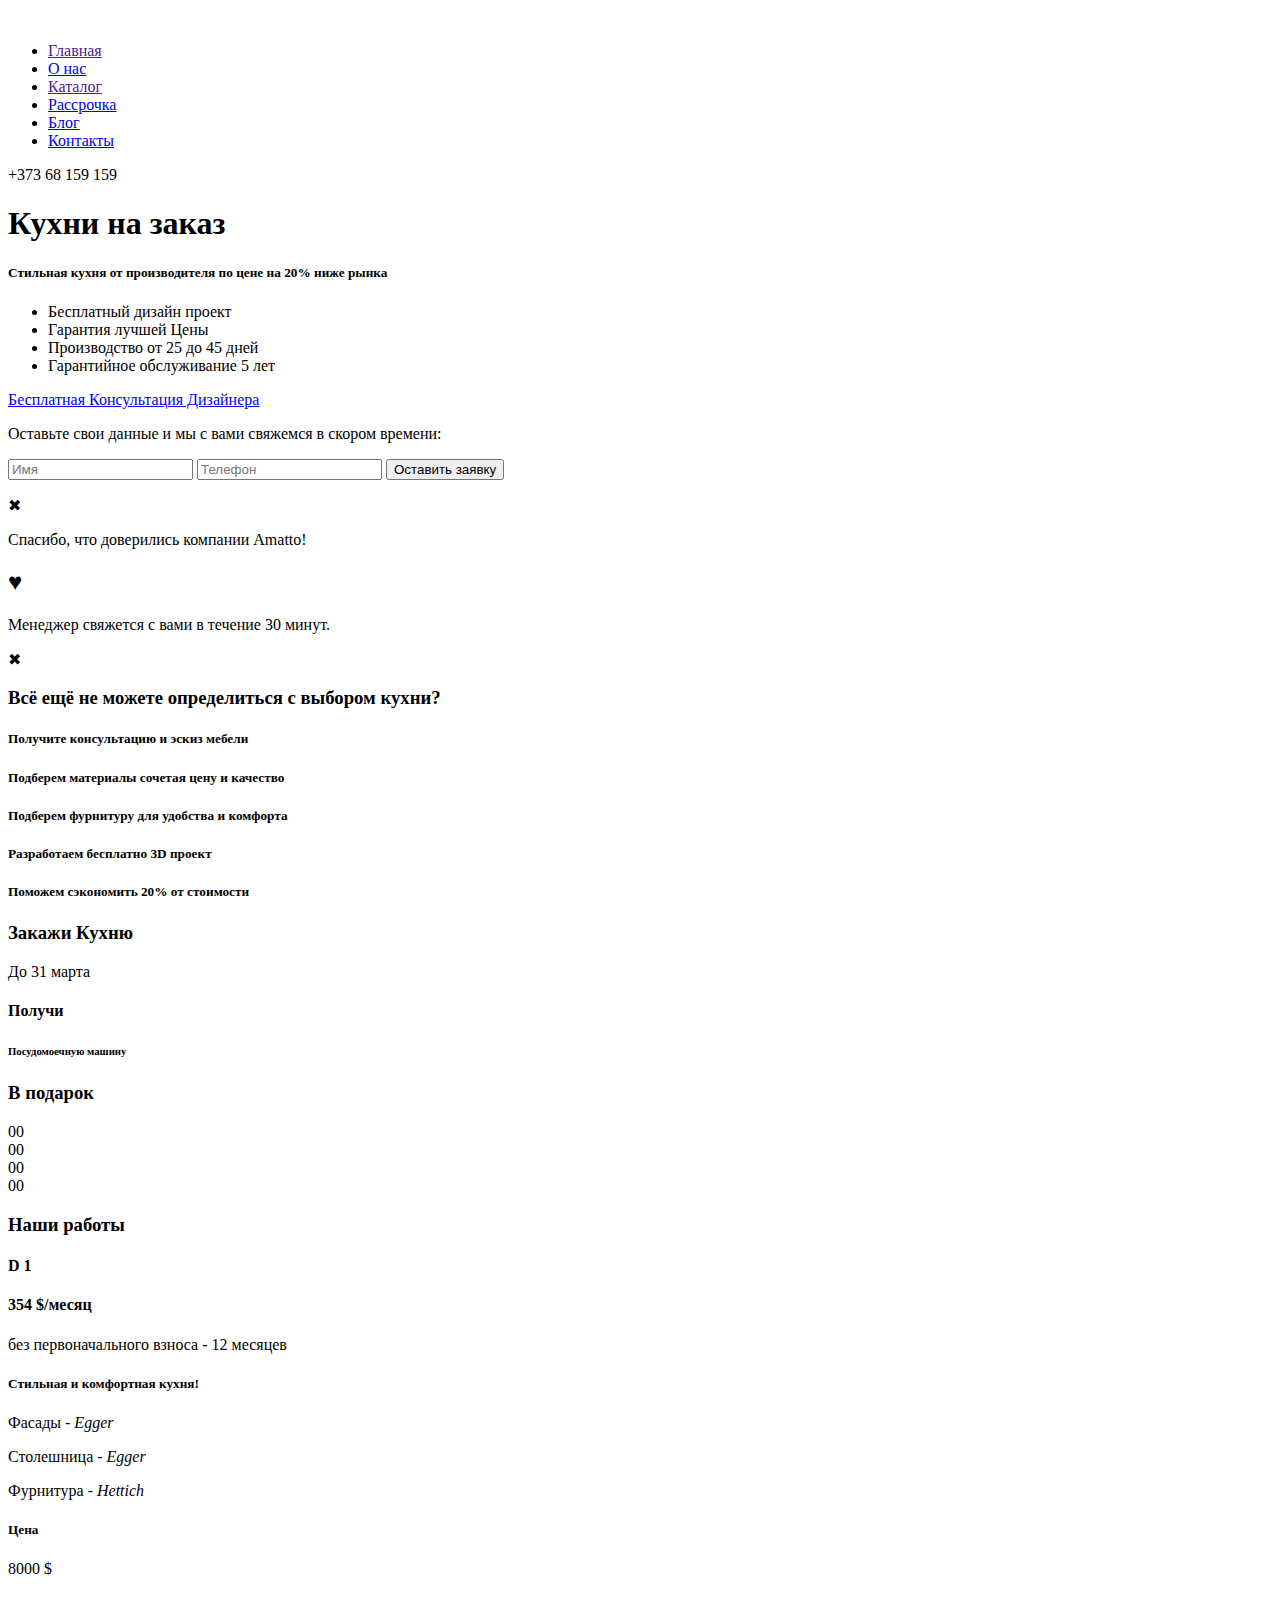
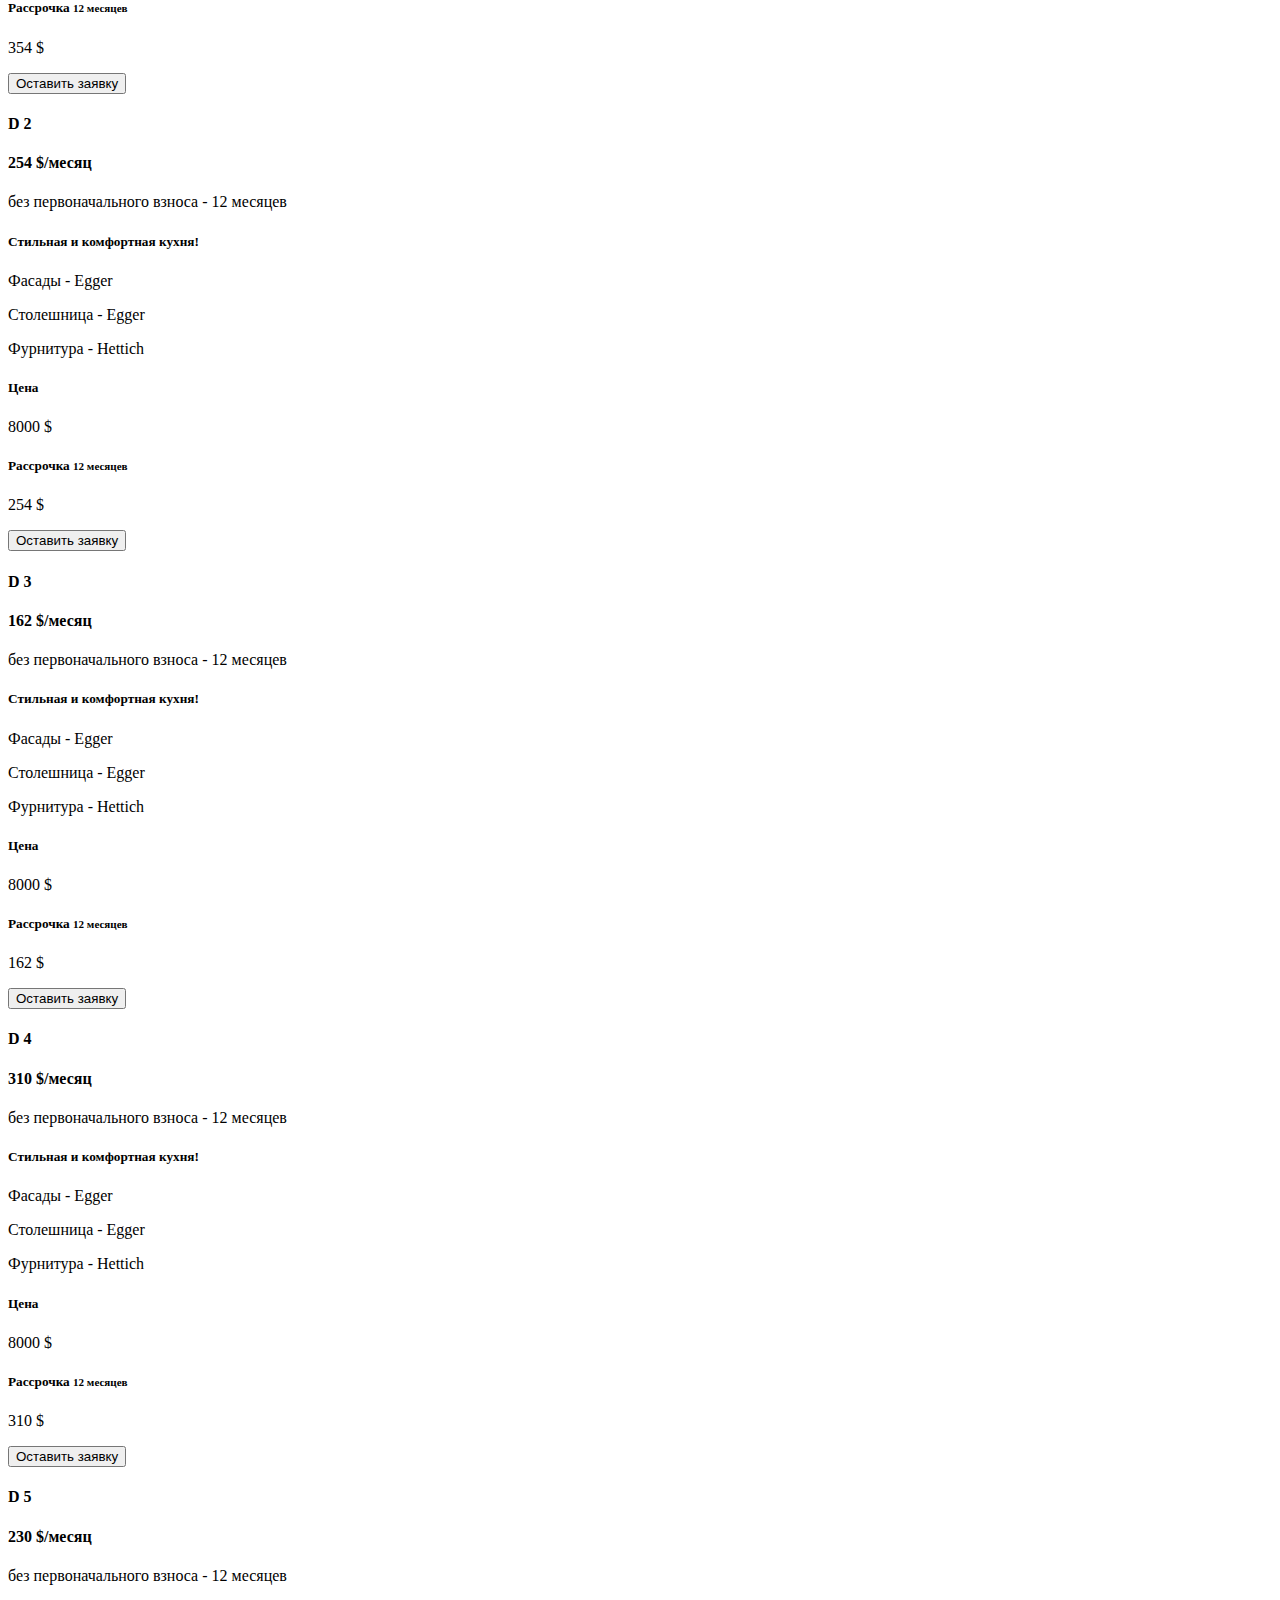
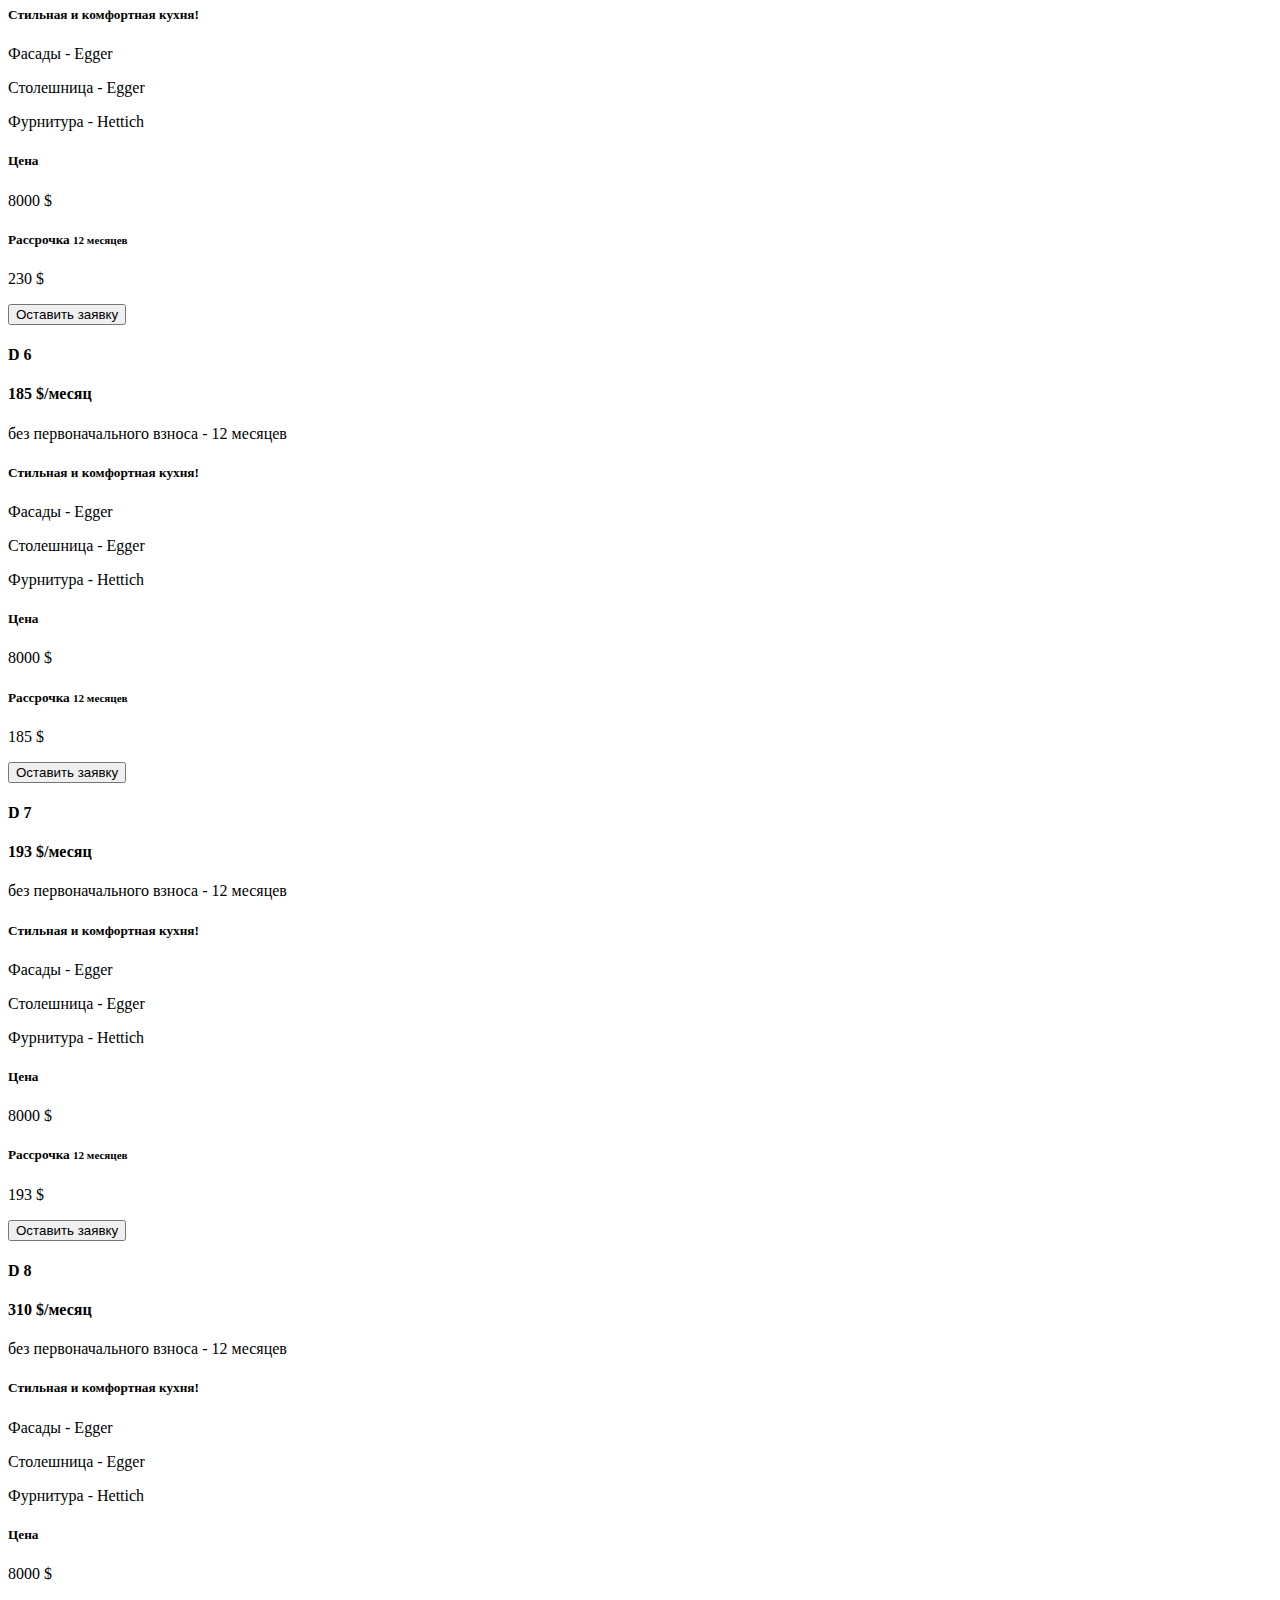
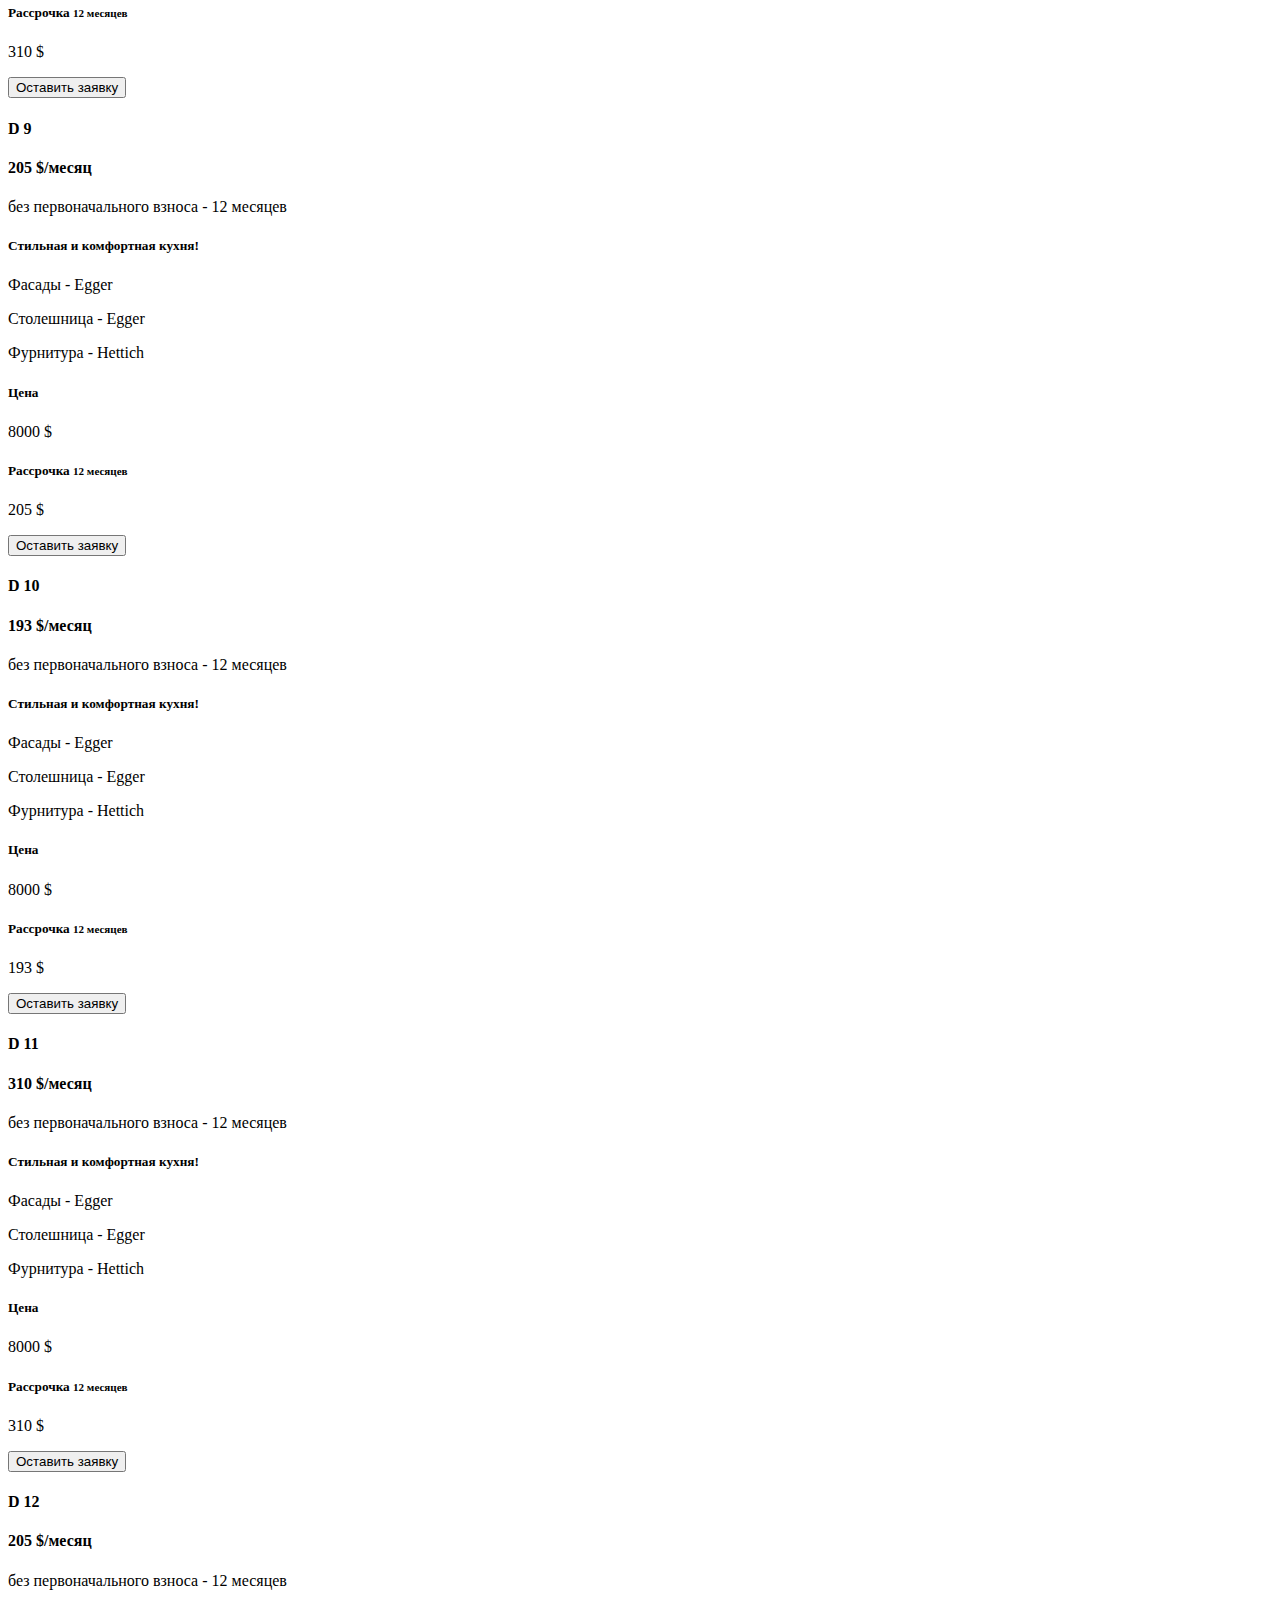
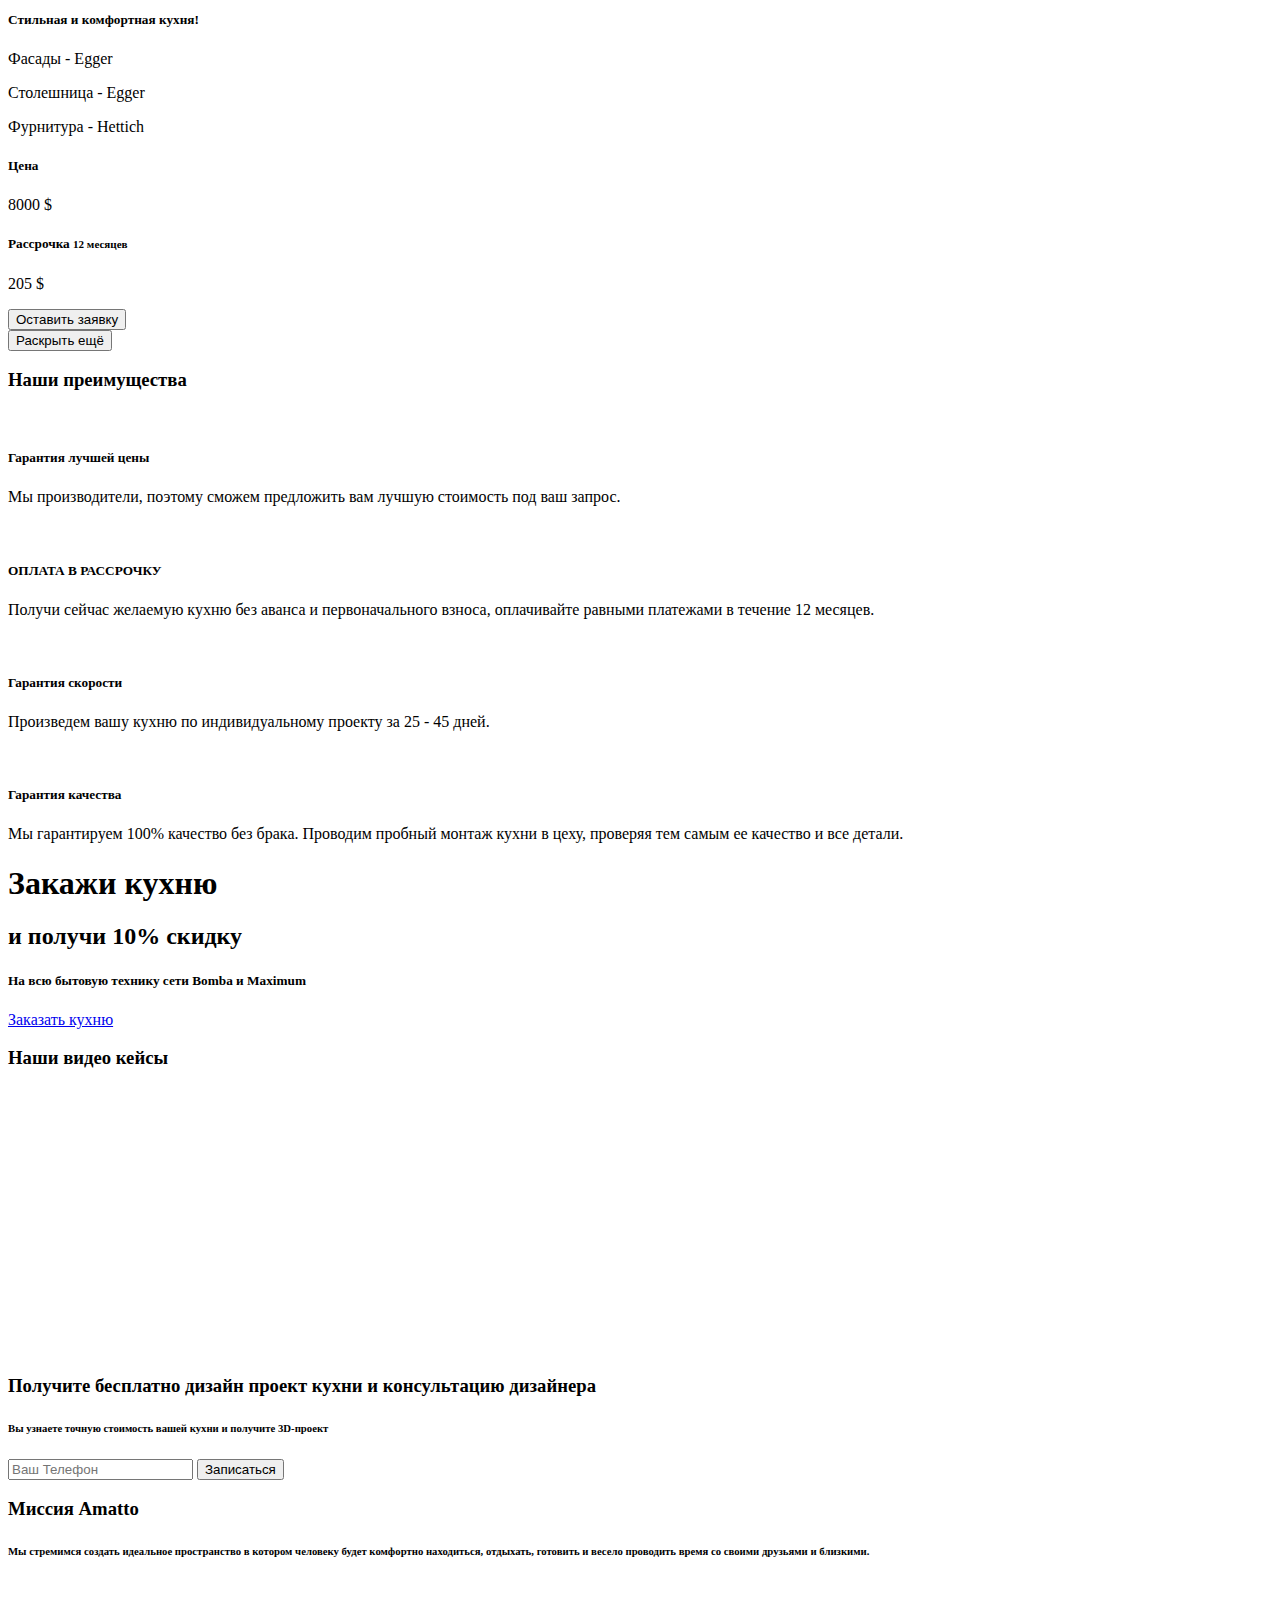
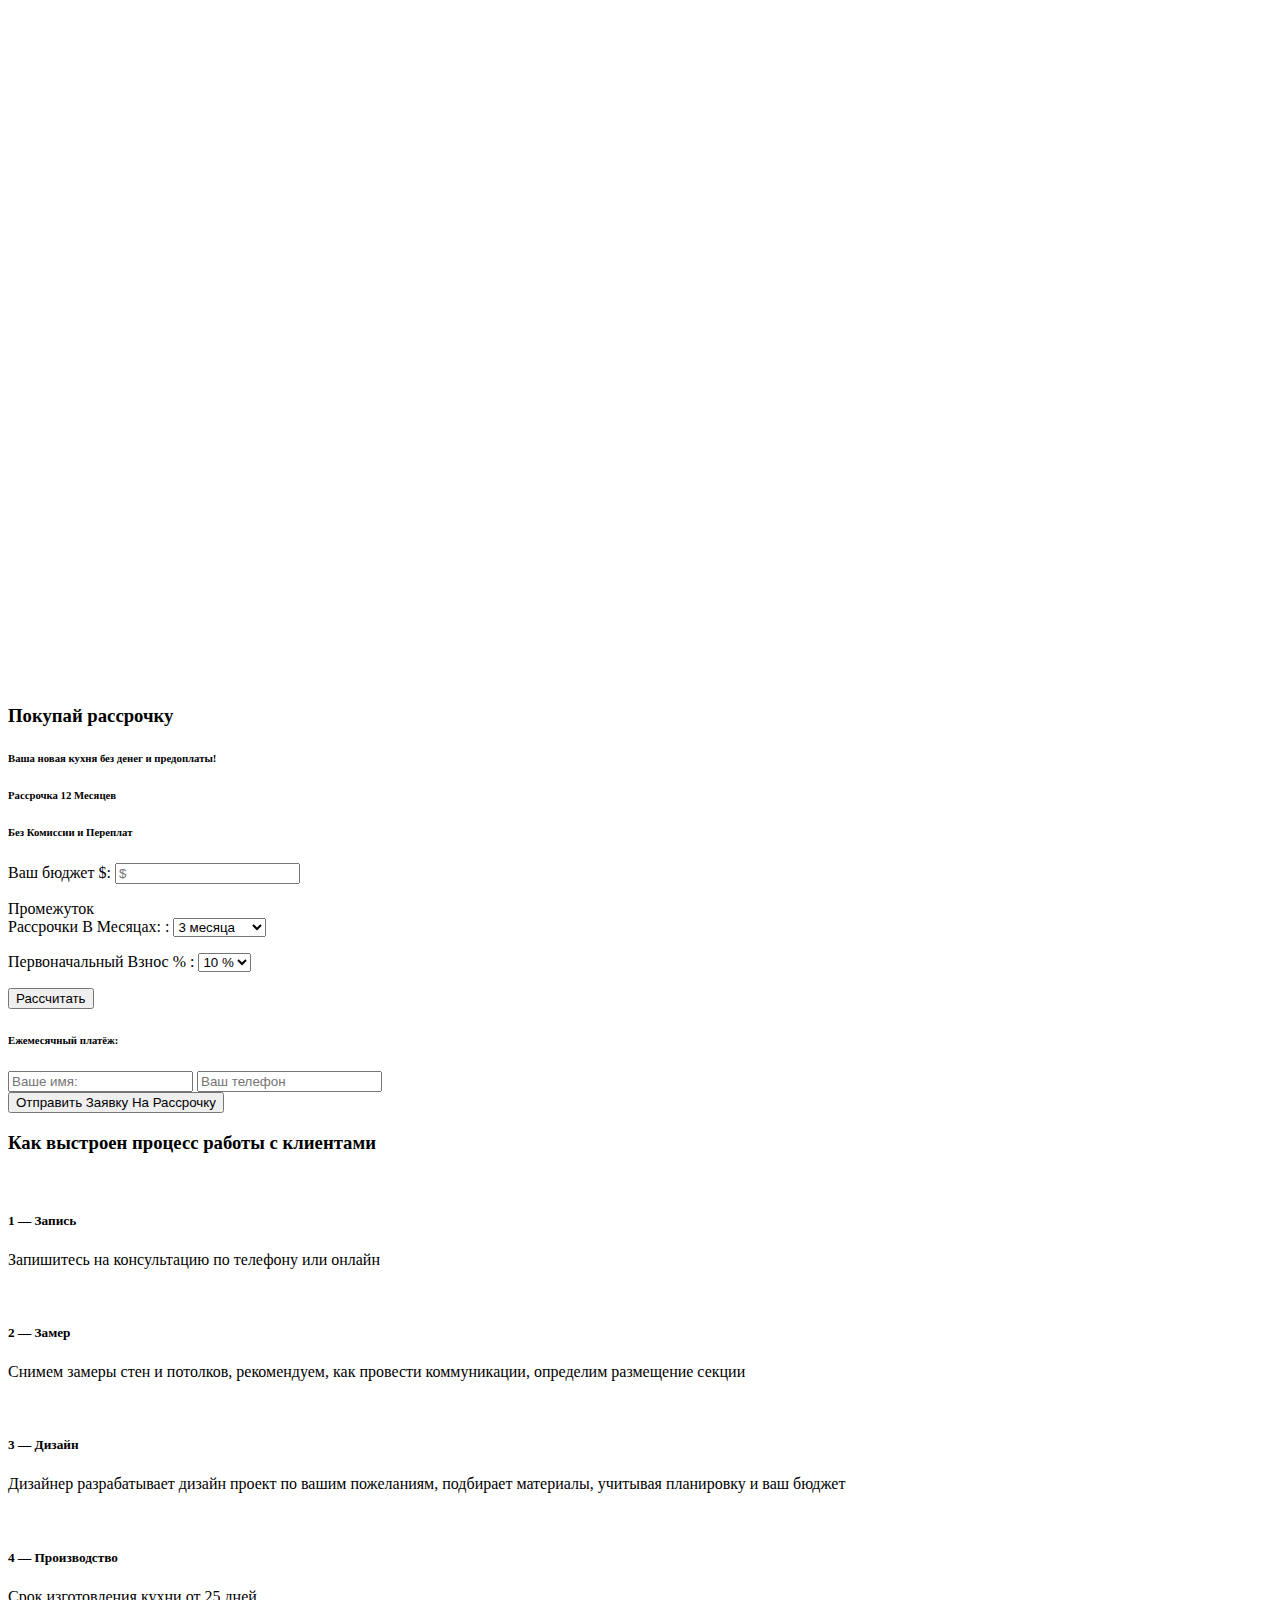
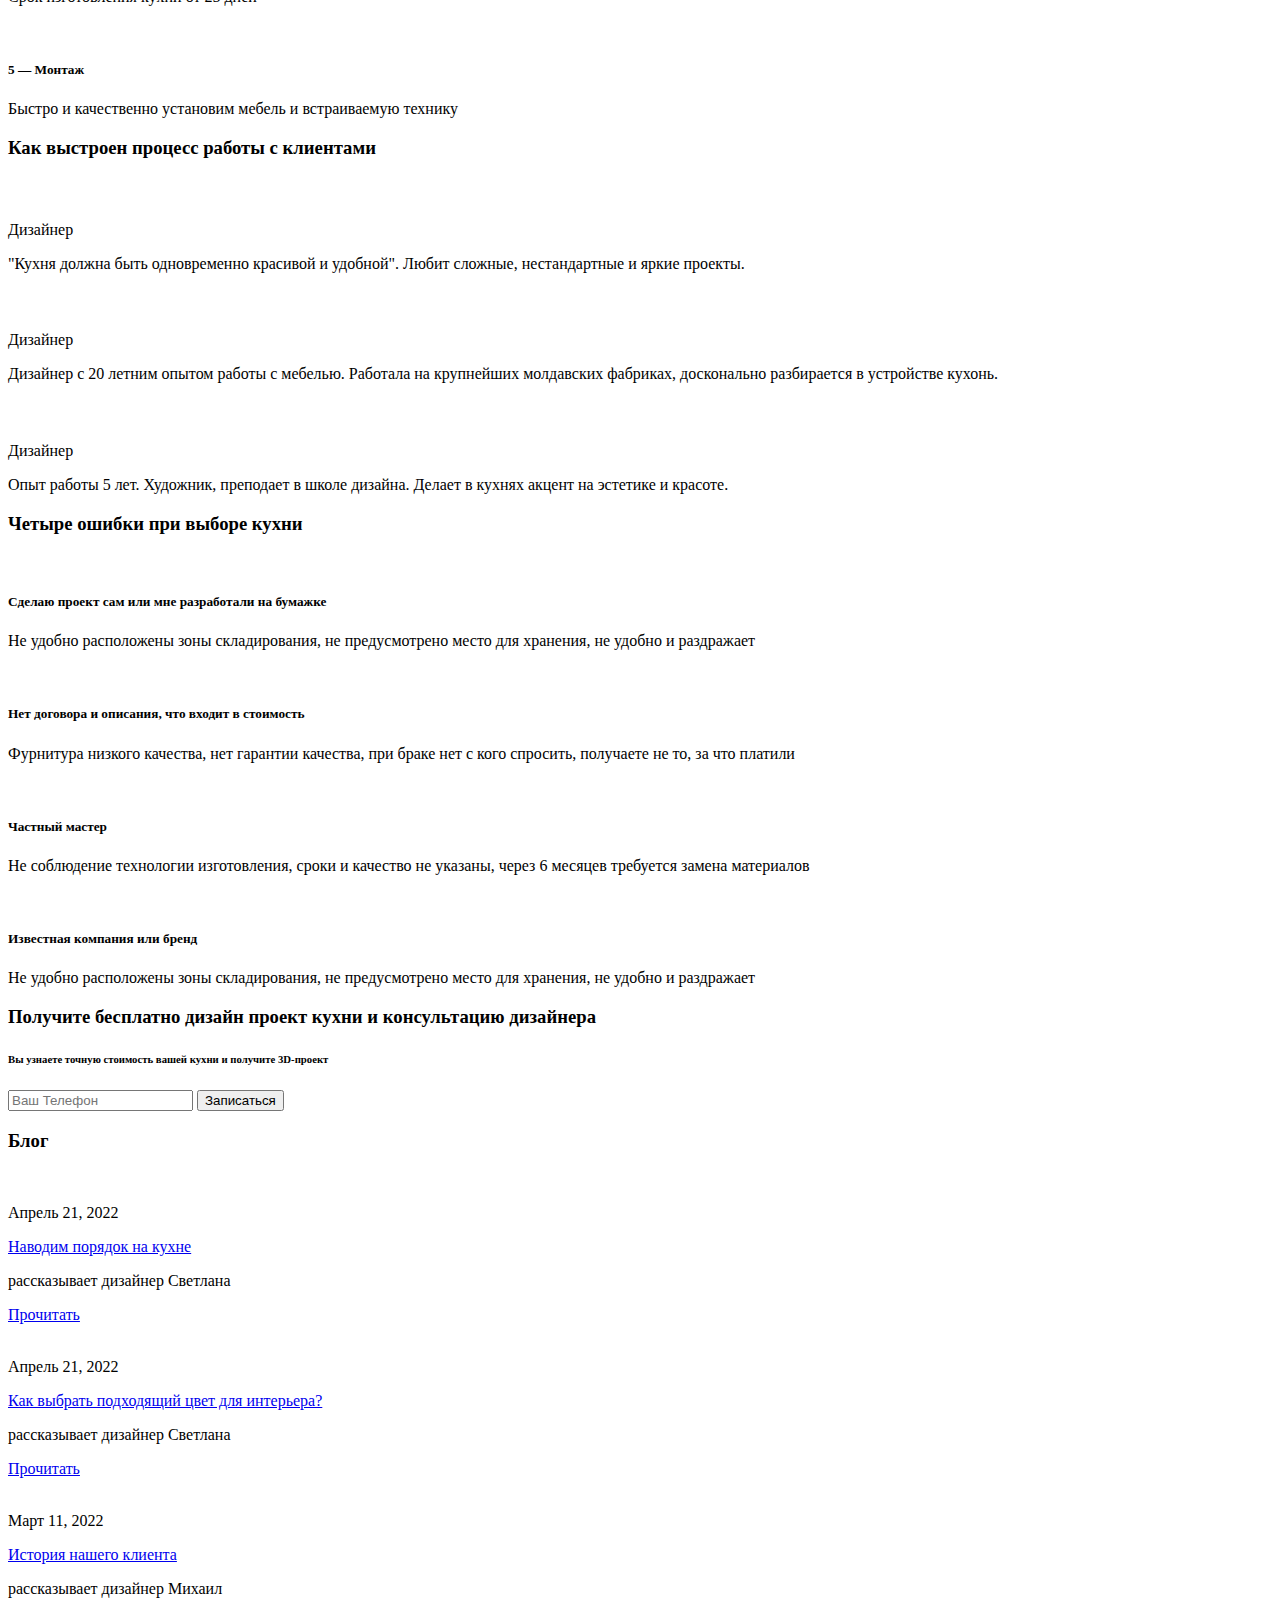
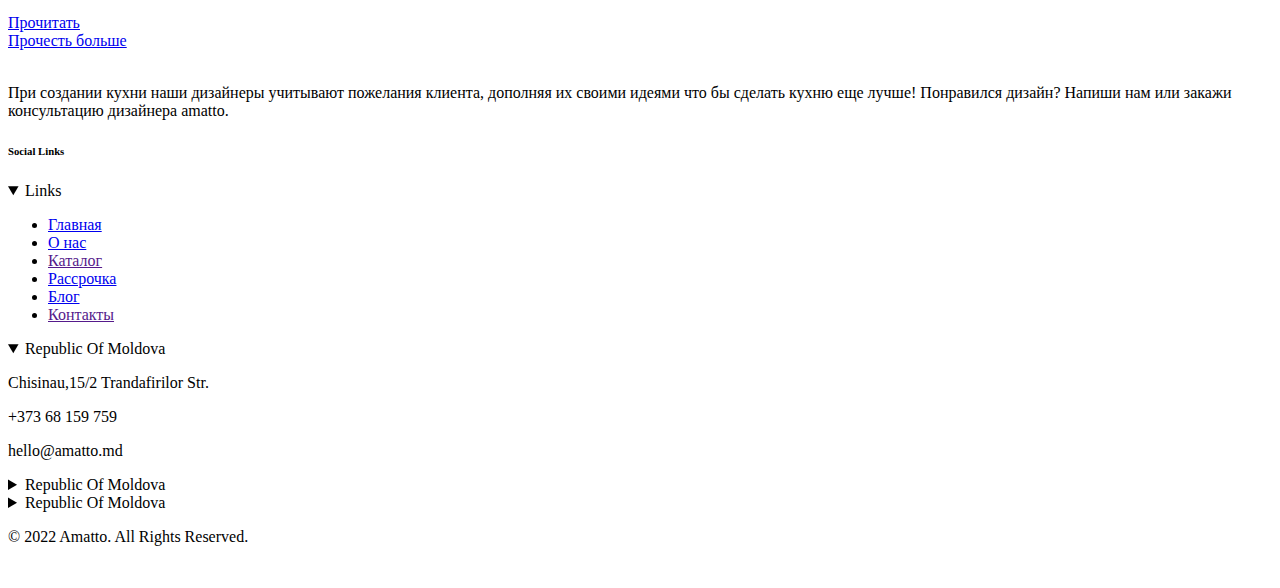
==== index.html @ c03b7155 "Add files via upload" ====
<!DOCTYPE html>
<html lang="ru">
<head>
    <meta charset="UTF-8">
    <meta http-equiv="X-UA-Compatible" content="IE=edge">
    <meta name="viewport" content="width=device-width, initial-scale=1.0">
    <meta name="keywords" content="кухни, купить кухню, заказать кухню, дизайн, рассрочка">
    <meta name="description" content="Стильные кухни на заказ от производителя по цене ниже рынка. Бесплатный дизайн проект.Гарантия.Производство в краткие сроки.">
    <link rel="stylesheet" href="style/style.css">
    <title>Amatto</title>
    
</head>
<body>
    <div class="site">
        <div class="header _container">
            <div class="header__logo">
                <a href="#"><img src="img/logo-en-black-2 1.png" alt=""></a>
            </div>
            <div class="header__menu">
                <nav class="header__menu-nav">
                    <ul class="menu-list">
                        <li><a class="active" href="">Главная</a></li>
                        <li><a href="#about">О нас</a></li>
                        <li><a href="">Каталог</a></li>
                        <li><a href="#payment">Рассрочка</a></li>
                        <li><a href="blog.html" target="_blanc">Блог</a></li>
                        <li><a href="#footer">Контакты</a></li>
                    </ul>
                </nav>
            </div>
            <div class="header__phone">
                <p>+373 68 159 159</p>
            </div>
        </div>

        <div class="promo">
            <div class="promo__info _container">
                <h1>Кухни на заказ</h1>
                <h5>Стильная кухня от производителя по цене на 20% ниже рынка</h5>
                <ul>
                    <li> <span>Бесплатный</span> дизайн проект </li>
                    <li>Гарантия <span>лучшей Цены</span> </li>
                    <li>Производство от <span>25 до 45 дней</span> </li>
                    <li>Гарантийное <span>обслуживание 5 лет</span> </li>
                </ul>
                <div >
                    <a href="#" id="open_pop_up" class="pop_but">Бесплатная Консультация Дизайнера</a>
                </div>
                <!-- <button class="promo_but">Бесплатная Консультация Дизайнера</button>  нужна ли ссылка а?? -->
                <!-- рассмотреть другие иконки -->
            </div>

            <div class="pop_up" id="pop_up">
                <div class="pop_up_container">
                    <div class="pop_up_body" id="pop_up_body">
                        <p>Оставьте свои данные и мы с вами свяжемся в скором времени:</p>
                        <form class="popForm" action="">
                            <input type="text" name="name" id="popName" placeholder="Имя" required onkeydown="validation()">
                            <input type="text" name="tel" id="popTel" placeholder="Телефон" required onkeydown="validation()">
                            <button id="but_pop">Оставить заявку</button>
                            <p class="valid" id="popTelValid"></p>
                            <p class="valid" id="popNameValid"></p>
                        </form>
                        <div class="pop_up_close" id="pop_up_close">&#10006</div>
                    </div>
                </div>
            </div>

            <div class="pop_upFin" id="pop_upFin">
                <div class="pop_upFin_container">
                    <div class="pop_upFin_body" >
                        <p>Спасибо, что доверились компании Amatto! </p>
                        <h2>&#9829</h2>   
                        <p>Менеджер свяжется с вами в течение 30 минут.</p> 
                        <div class="pop_upFin_close" id="pop_upFin_close">&#10006</div>
                    </div>
                </div>
            </div>

        </div>

        <div class="choose _container">
            <div class="_title">
                 <h3>Всё ещё не можете определиться с выбором кухни?</h3>
            </div>
           
            <div class="choose__items">
                <div class="choose__item _itemScale eskiz">
                    <h5>Получите консультацию и <span>эскиз мебели</span> </h5>
                </div>
                <div class="choose__item _itemScale kach">
                    <h5>Подберем материалы <span>сочетая цену и качество</span> </h5>
                </div>
                <div class="choose__item _itemScale furn">
                    <h5>Подберем фурнитуру для <span>удобства и комфорта</span></h5>
                </div>
                <div class="choose__item _itemScale d3">
                    <h5>Разработаем <span>бесплатно 3D</span> проект</h5>
                </div>
                <div class="choose__item _itemScale sale">
                    <h5>Поможем <span>сэкономить 20%</span> от стоимости </h5>
                </div>
                
            </div>
        </div>


        <div class="order">
            <div class="order__info _container">
                <div class="_title">
                    <h3>Закажи <span>Кухню</span> </h3>
                </div>
                <p>До 31 марта</p>
                <h4>Получи</h4>
                <h6>Посудомоечную машину</h6>
                <h3>В подарок</h3>
                <div class="order__time">
                    
                        <div class="timer__items">
                          <div class="timer__item timer__days">00</div>
                          <div class="timer__item timer__hours">00</div>
                          <div class="timer__item timer__minutes">00</div>
                          <div class="timer__item timer__seconds">00</div>
                        </div>
                      
                </div>
            </div>
        </div>


        <div class="make _container">
            <div class="_title">
                <h3>Наши работы</h3>
            </div>
            <div class="make__cards">

                <div class="card make__item">
                  <div class="front kitchen1">
                        <h4 class="make_name">D 1</h4>
                        <div class="make__price">
                            <h4> <span>354</span> $/месяц </h4>
                            <p>без первоначального взноса - 12 месяцев</p>
                        </div>
                    </div>
                  <div class="back">
                        <h5>Стильная и комфортная кухня!</h5>
                        <p>Фасады - <i>Egger</i> </p>
                        <p>Столешница - <i>Egger</i> </p>
                        <p>Фурнитура - <i>Hettich</i> </p>
                        <div class="back__price">
                            <h5>Цена</h5>
                            <p>8000 $</p>
                        </div>
                        <div class="back__price">
                            <h5>Рассрочка <small>12 месяцев</small> </h5>
                            <p>354 $</p>
                        </div>
                        <button class="back__cont">Оставить заявку</button>
                        <!-- <div >
                            <a href="#" id="open_pop_up" class="pop_but">Бесплатная Консультация Дизайнера</a>
                        </div> -->
                        <!-- <div >
                            <a href="" class="back__cont" >Бесплатная Консультация Дизайнера</a>
                        </div> -->
                        <!-- <div class=" wer">
                            <a href="https://itchief.ru/javascript/slider" target="_blank">Прочитать</a>
                        </div> -->
                  </div>
                </div>

                <div class="card make__item">
                    <div class="front kitchen2">
                          <h4 class="make_name">D 2</h4>
                          <div class="make__price">
                          <h4> <span>254</span> $/месяц </h4>
                          <p>без первоначального взноса - 12 месяцев</p>
                          </div></div>
                    <div class="back">
                          <h5>Стильная и комфортная кухня!</h5>
                          <p>Фасады - Egger</p>
                          <p>Столешница - Egger</p>
                          <p>Фурнитура - Hettich</p>
                          <div class="back__price">
                              <h5>Цена</h5>
                              <p>8000 $</p>
                          </div>
                          <div class="back__price">
                              <h5>Рассрочка <small>12 месяцев</small> </h5>
                              <p>254 $</p>
                          </div>
                          <button class="back__cont">Оставить заявку</button>
                          <!-- <div class=" wer">
                              <a href="https://itchief.ru/javascript/slider" target="_blank">Прочитать</a>
                          </div> -->
                    </div>
                </div>

                <div class="card make__item">
                    <div class="front kitchen3">
                          <h4 class="make_name">D 3</h4>
                          <div class="make__price">
                          <h4> <span>162</span> $/месяц </h4>
                          <p>без первоначального взноса - 12 месяцев</p>
                          </div></div>
                    <div class="back">
                          <h5>Стильная и комфортная кухня!</h5>
                          <p>Фасады - Egger</p>
                          <p>Столешница - Egger</p>
                          <p>Фурнитура - Hettich</p>
                          <div class="back__price">
                              <h5>Цена</h5>
                              <p>8000 $</p>
                          </div>
                          <div class="back__price">
                              <h5>Рассрочка <small>12 месяцев</small> </h5>
                              <p>162 $</p>
                          </div>
                          <button class="back__cont">Оставить заявку</button>
                          <!-- <div class=" wer">
                              <a href="https://itchief.ru/javascript/slider" target="_blank">Прочитать</a>
                          </div> -->
                    </div>
                </div>

                <div class="card make__item">
                    <div class="front kitchen4">
                          <h4 class="make_name">D 4</h4>
                          <div class="make__price">
                          <h4> <span>310</span> $/месяц </h4>
                          <p>без первоначального взноса - 12 месяцев</p>
                          </div></div>
                    <div class="back">
                          <h5>Стильная и комфортная кухня!</h5>
                          <p>Фасады - Egger</p>
                          <p>Столешница - Egger</p>
                          <p>Фурнитура - Hettich</p>
                          <div class="back__price">
                              <h5>Цена</h5>
                              <p>8000 $</p>
                          </div>
                          <div class="back__price">
                              <h5>Рассрочка <small>12 месяцев</small> </h5>
                              <p>310 $</p>
                          </div>
                          <button class="back__cont">Оставить заявку</button>
                          <!-- <div class=" wer">
                              <a href="https://itchief.ru/javascript/slider" target="_blank">Прочитать</a>
                          </div> -->
                    </div>
                </div>

                <div class="card make__item">
                    <div class="front kitchen5">
                          <h4 class="make_name">D 5</h4>
                          <div class="make__price">
                          <h4> <span>230</span> $/месяц </h4>
                          <p>без первоначального взноса - 12 месяцев</p>
                          </div></div>
                    <div class="back">
                          <h5>Стильная и комфортная кухня!</h5>
                          <p>Фасады - Egger</p>
                          <p>Столешница - Egger</p>
                          <p>Фурнитура - Hettich</p>
                          <div class="back__price">
                              <h5>Цена</h5>
                              <p>8000 $</p>
                          </div>
                          <div class="back__price">
                              <h5>Рассрочка <small>12 месяцев</small> </h5>
                              <p>230 $</p>
                          </div>
                          <button class="back__cont">Оставить заявку</button>
                          <!-- <div class=" wer">
                              <a href="https://itchief.ru/javascript/slider" target="_blank">Прочитать</a>
                          </div> -->
                    </div>
                </div>

                <div class="card make__item">
                    <div class="front kitchen6">
                          <h4 class="make_name">D 6</h4>
                          <div class="make__price">
                          <h4> <span>185</span> $/месяц </h4>
                          <p>без первоначального взноса - 12 месяцев</p>
                          </div></div>
                    <div class="back">
                          <h5>Стильная и комфортная кухня!</h5>
                          <p>Фасады - Egger</p>
                          <p>Столешница - Egger</p>
                          <p>Фурнитура - Hettich</p>
                          <div class="back__price">
                              <h5>Цена</h5>
                              <p>8000 $</p>
                          </div>
                          <div class="back__price">
                              <h5>Рассрочка <small>12 месяцев</small> </h5>
                              <p>185 $</p>
                          </div>
                          <button class="back__cont">Оставить заявку</button>
                          <!-- <div class=" wer">
                              <a href="https://itchief.ru/javascript/slider" target="_blank">Прочитать</a>
                          </div> -->
                    </div>
                </div>

                <div class="card make__item">
                    <div class="front kitchen1">
                          <h4 class="make_name">D 7</h4>
                          <div class="make__price">
                          <h4> <span>193</span> $/месяц </h4>
                          <p>без первоначального взноса - 12 месяцев</p>
                          </div></div>
                    <div class="back">
                          <h5>Стильная и комфортная кухня!</h5>
                          <p>Фасады - Egger</p>
                          <p>Столешница - Egger</p>
                          <p>Фурнитура - Hettich</p>
                          <div class="back__price">
                              <h5>Цена</h5>
                              <p>8000 $</p>
                          </div>
                          <div class="back__price">
                              <h5>Рассрочка <small>12 месяцев</small> </h5>
                              <p>193 $</p>
                          </div>
                          <button class="back__cont">Оставить заявку</button>
                          <!-- <div class=" wer">
                              <a href="https://itchief.ru/javascript/slider" target="_blank">Прочитать</a>
                          </div> -->
                    </div>
                </div>

                <div class="card make__item">
                    <div class="front kitchen2">
                          <h4 class="make_name">D 8</h4>
                          <div class="make__price">
                          <h4> <span>310</span> $/месяц </h4>
                          <p>без первоначального взноса - 12 месяцев</p>
                          </div></div>
                    <div class="back">
                          <h5>Стильная и комфортная кухня!</h5>
                          <p>Фасады - Egger</p>
                          <p>Столешница - Egger</p>
                          <p>Фурнитура - Hettich</p>
                          <div class="back__price">
                              <h5>Цена</h5>
                              <p>8000 $</p>
                          </div>
                          <div class="back__price">
                              <h5>Рассрочка <small>12 месяцев</small> </h5>
                              <p>310 $</p>
                          </div>
                          <button class="back__cont">Оставить заявку</button>
                          <!-- <div class=" wer">
                              <a href="https://itchief.ru/javascript/slider" target="_blank">Прочитать</a>
                          </div> -->
                    </div>
                </div>

                <div class="card make__item">
                    <div class="front kitchen3">
                          <h4 class="make_name">D 9</h4>
                          <div class="make__price">
                          <h4> <span>205</span> $/месяц </h4>
                          <p>без первоначального взноса - 12 месяцев</p>
                          </div></div>
                    <div class="back">
                          <h5>Стильная и комфортная кухня!</h5>
                          <p>Фасады - Egger</p>
                          <p>Столешница - Egger</p>
                          <p>Фурнитура - Hettich</p>
                          <div class="back__price">
                              <h5>Цена</h5>
                              <p>8000 $</p>
                          </div>
                          <div class="back__price">
                              <h5>Рассрочка <small>12 месяцев</small> </h5>
                              <p>205 $</p>
                          </div>
                          <button class="back__cont">Оставить заявку</button>
                          <!-- <div class=" wer">
                              <a href="https://itchief.ru/javascript/slider" target="_blank">Прочитать</a>
                          </div> -->
                    </div>
                </div>

                <div class="card make__item">
                    <div class="front kitchen4">
                          <h4 class="make_name">D 10</h4>
                          <div class="make__price">
                          <h4> <span>193</span> $/месяц </h4>
                          <p>без первоначального взноса - 12 месяцев</p>
                          </div></div>
                    <div class="back">
                          <h5>Стильная и комфортная кухня!</h5>
                          <p>Фасады - Egger</p>
                          <p>Столешница - Egger</p>
                          <p>Фурнитура - Hettich</p>
                          <div class="back__price">
                              <h5>Цена</h5>
                              <p>8000 $</p>
                          </div>
                          <div class="back__price">
                              <h5>Рассрочка <small>12 месяцев</small> </h5>
                              <p>193 $</p>
                          </div>
                          <button class="back__cont">Оставить заявку</button>
                          <!-- <div class=" wer">
                              <a href="https://itchief.ru/javascript/slider" target="_blank">Прочитать</a>
                          </div> -->
                    </div>
                </div>

                <div class="card make__item">
                    <div class="front kitchen5">
                          <h4 class="make_name">D 11</h4>
                          <div class="make__price">
                          <h4> <span>310</span> $/месяц </h4>
                          <p>без первоначального взноса - 12 месяцев</p>
                          </div></div>
                    <div class="back">
                          <h5>Стильная и комфортная кухня!</h5>
                          <p>Фасады - Egger</p>
                          <p>Столешница - Egger</p>
                          <p>Фурнитура - Hettich</p>
                          <div class="back__price">
                              <h5>Цена</h5>
                              <p>8000 $</p>
                          </div>
                          <div class="back__price">
                              <h5>Рассрочка <small>12 месяцев</small> </h5>
                              <p>310 $</p>
                          </div>
                          <button class="back__cont">Оставить заявку</button>
                          <!-- <div class=" wer">
                              <a href="https://itchief.ru/javascript/slider" target="_blank">Прочитать</a>
                          </div> -->
                    </div>
                </div>

                <div class="card make__item">
                    <div class="front kitchen6">
                          <h4 class="make_name">D 12</h4>
                          <div class="make__price">
                          <h4> <span>205</span> $/месяц </h4>
                          <p>без первоначального взноса - 12 месяцев</p>
                          </div></div>
                    <div class="back">
                          <h5>Стильная и комфортная кухня!</h5>
                          <p>Фасады - Egger</p>
                          <p>Столешница - Egger</p>
                          <p>Фурнитура - Hettich</p>
                          <div class="back__price">
                              <h5>Цена</h5>
                              <p>8000 $</p>
                          </div>
                          <div class="back__price">
                              <h5>Рассрочка <small>12 месяцев</small> </h5>
                              <p>205 $</p>
                          </div>
                          <button class="back__cont">Оставить заявку</button>
                          <!-- <div class=" wer">
                              <a href="https://itchief.ru/javascript/slider" target="_blank">Прочитать</a>
                          </div> -->
                    </div>
                </div>
               
            </div>


            <!-- <div class="makes _items ">
                <div class="make__item kitchen1">
                    <h4 class="make_name">D 1</h4>
                    <div class="make__price">
                        <h4> <span>654</span> $/месяц </h4>
                        <p>без первоначального взноса - 12 месяцев</p>
                    </div>
                </div>
                <div class="make__item kitchen2">
                    <h4 class="make_name">D 2</h4>
                    <div class="make__price">
                        <h4> <span>454</span> $/месяц </h4>
                        <p>без первоначального взноса - 12 месяцев</p>
                    </div>
                </div>
                <div class="make__item kitchen3">
                    <h4 class="make_name">D 3</h4>
                    <div class="make__price">
                        <h4> <span>254</span> $/месяц </h4>
                        <p>без первоначального взноса - 12 месяцев</p>
                    </div>
                </div>
                <div class="make__item kitchen4">
                    <h4 class="make_name">D 4</h4>
                    <div class="make__price">
                        <h4> <span>164</span> $/месяц </h4>
                        <p>без первоначального взноса - 12 месяцев</p>
                    </div>
                </div>
                <div class="make__item kitchen5">
                    <h4 class="make_name">D 5</h4>
                    <div class="make__price">
                        <h4> <span>205</span> $/месяц </h4>
                        <p>без первоначального взноса - 12 месяцев</p>
                    </div>
                </div>
                <div class="make__item kitchen6">
                    <h4 class="make_name">D 6</h4>
                    <div class="make__price">
                        <h4> <span>302</span> $/месяц </h4>
                        <p>без первоначального взноса - 12 месяцев</p>
                    </div>
                </div>
                <div class="make__item kitchen1">
                    <h4 class="make_name">D 7</h4>
                    <div class="make__price">
                        <h4> <span>208</span> $/месяц </h4>
                        <p>без первоначального взноса - 12 месяцев</p>
                    </div>
                </div>
                <div class="make__item kitchen2">
                    <h4 class="make_name">D 8</h4>
                    <div class="make__price">
                        <h4> <span>454</span> $/месяц </h4>
                        <p>без первоначального взноса - 12 месяцев</p>
                    </div>
                </div>
                <div class="make__item kitchen3">
                    <h4 class="make_name">D 9</h4>
                    <div class="make__price">
                        <h4> <span>335</span> $/месяц </h4>
                        <p>без первоначального взноса - 12 месяцев</p>
                    </div>
                </div>


                <div class="make__item ">
                    <ul id="flip" class="profiles cf">
                        <li><img class="pic" src="img/kitchen2.jpg" height="290" width="350" alt="">
                        <ul class="info">
                            <li>Стильная и комфортная кухня</li>
                            <li>Фасады -Egger</li>
                            <li>Столешница - Egger</li>
                            <li>Фурнитура - Hettich</li>
                           <li>
                                <div class="flip_price">
                                    <p>Цена</p>
                                    <p>102000</p>
                                </div>
                            </li> 
                            <li>
                                <div class="flip_price">
                                    <p>Рассрочка</p>
                                    <p>102000</p>
                                </div>
                            </li> 
                            <li>
                                <div class=" ">
                                    <a href="blog12.html" target="_blank">Прочитать</a>
                                 </div>
                            </li>
                        </ul>
                        </li>

                    </ul>

                   
                </div>
            </div> -->

            <button class="make__but">Раскрыть ещё</button>

        </div>

        <div class="plus _container">
            <div class="plus__title">
                <h3>Наши преимущества</h3>
            </div>
            <div class="plus__items">
                <div class="plus__item _itemScale">
                    <img src="img/best-price (3) 1.png" alt="">
                    <h5>Гарантия лучшей цены</h5>
                    <p>Мы производители, поэтому сможем предложить вам лучшую стоимость под ваш запрос.</p>
                </div>
                <div class="plus__item _itemScale">
                    <img src="img/credit-card 1.png" alt="">
                    <h5>ОПЛАТА В РАССРОЧКУ</h5>
                    <p>Получи сейчас желаемую кухню без аванса и первоначального взноса, оплачивайте равными платежами в течение 12 месяцев.</p>
                </div>
                <div class="plus__item _itemScale">
                    <img src="img/speed.png" alt="">
                    <h5>Гарантия скорости</h5>
                    <p>Произведем вашу кухню по индивидуальному проекту за 25 - 45 дней.</p>
                </div>
                <div class="plus__item _itemScale">
                    <img src="img/grade.png" alt="">
                    <h5>Гарантия качества</h5>
                    <p>Мы гарантируем 100% качество без брака. Проводим пробный монтаж кухни в цеху, проверяя тем самым ее качество и все детали.</p>
                </div>
            </div>

        </div>

        <div class="discont ">
            <div class="discont__info _container">
                <h1>Закажи кухню</h1>
                <h2>и получи 10% скидку</h2>
                <h5>На всю бытовую технику сети Bomba и Maximum</h5>
                <div >
                    <a href="#" id="open_pop_up2" class="pop_but">Заказать кухню</a>
                </div>
            <!-- <button class="discont__but">Заказать кухню</button>  -->
            </div>
            
        </div>

        <div class="caseVideo _container">
            <h3>Наши видео кейсы</h3>
            <div class="video">
                <iframe width="400" height="264" src="https://www.youtube.com/embed/eT5XqOpvmbc" title="YouTube video player" frameborder="0" allow="accelerometer; autoplay; clipboard-write; encrypted-media; gyroscope; picture-in-picture" allowfullscreen></iframe>
                <iframe width="400" height="264" src="https://www.youtube.com/embed/OWhBfOLJzVA" title="YouTube video player" frameborder="0" allow="accelerometer; autoplay; clipboard-write; encrypted-media; gyroscope; picture-in-picture" allowfullscreen></iframe>
                <iframe width="400" height="264" src="https://www.youtube.com/embed/1wdj-u8pQO0" title="YouTube video player" frameborder="0" allow="accelerometer; autoplay; clipboard-write; encrypted-media; gyroscope; picture-in-picture" allowfullscreen></iframe>
        
            </div>
        </div>



        <div class="advice">
            <div class="advice__info _container">
                <h3>
                    Получите бесплатно дизайн проект кухни и консультацию дизайнера
                </h3>
                <h6>Вы узнаете точную <b>стоимость вашей кухни</b>  и получите <b>3D-проект</b> </h6>
                <div class="advice__note">
                    <input type="tel" name="phone" id="telep" placeholder="Ваш Телефон" required="required" onkeydown="validation()" >
                    <button id="but_tel_pop" class="advice__but butLocal" >Записаться</button>
                    <p id="valid"></p>
                </div>
                
            </div>
        </div>


        <div class="mission _container">
            <h3 id="about">Миссия Amatto</h3>
            <h6>Мы стремимся создать идеальное пространство в котором человеку будет комфортно находиться, отдыхать, готовить и весело проводить время со своими друзьями и близкими.</h6>
            <iframe width="900" height="700" src="https://www.youtube.com/embed/_oCC1G9DEew" title="YouTube video player" frameborder="0" allow="accelerometer; autoplay; clipboard-write; encrypted-media; gyroscope; picture-in-picture" allowfullscreen></iframe>
        </div>

        

        <div  class="payment _container">
            <div id="payment" class="_title">
                <h3>Покупай  рассрочку</h3>
            </div>
            <div class="payment__blocks">
                <div class="payment__calc">
                    <h6 >Ваша новая кухня без денег и предоплаты!</h6>
                    <div class="payment__calc-info">
                        <h6>Рассрочка 12 Месяцев</h6>
                        <h6>Без Комиссии и Переплат</h6>
                    </div>
                    <form class="payment__form" id="payment" action="">
                        <p>Ваш бюджет $: <input type="text" name="budget" id="budget" value="" placeholder="$"></p>
                        <p>Промежуток <br> Рассрочки В Месяцах: :
                            <select name="month" id="month" required>
                                <option value="3">3 месяца</option>
                                <option value="6">6 месяцев</option>
                                <option value="9">9 месяцев</option>
                                <option value="12">12 месяцев</option>
                            </select>
                        </p>
                        <p>Первоначальный Взнос % :
                            <select name="deposit" id="deposit" required>
                                <option value="0.1">10 %</option>
                                <option value="0.2">20 %</option>
                                <option value="0.3">30 %</option>
                                <option value="0.4">40 %</option>
                                <option value="0.5">50 %</option>
                            </select>
                        </p>                      
                    </form>

                    <button class="payment_but"  id="butt_total"  > Рассчитать</button>

                    <div class="payment__calc-total">
                        <h6>Ежемесячный платёж:</h6>
                        <h6 id="total"></h6>
                    </div>
                    <div class="payment__calc-data">
                        <input type="text" placeholder="Ваше имя:" name="namePay">
                        <input type="tel" placeholder="Ваш телефон" name="telPay">
                    </div>
                     
                    <button id="but_pay_pop" class="payment_but">Отправить Заявку На Рассрочку</button>
                </div>
                <div class="payment__img">
                    <!-- <img src="img/payment.png" alt=""> -->
                </div>
            </div>
        </div>





        <div class="client _container">
            <div class="client__title">
                <h3>Как выстроен процесс работы с клиентами</h3>
            </div>
            <div class="client__items">
                <div class="client__item _itemScale">
                    <img src="img/sign.png" alt="">
                    <div class="client__item__info">
                        <h5>1 &mdash; Запись</h5>
                        <p>Запишитесь на консультацию
                        по телефону или онлайн</p> 
                    </div>
                    
                </div>
                <div class="client__item _itemScale">
                    <img src="img/sample.png" alt="">
                    <div class="client__item__info">
                        <h5>2 &mdash; Замер</h5>
                        <p>Снимем замеры стен и потолков, рекомендуем, как провести коммуникации, определим размещение секции</p> 
                    </div>
                </div>
                <div class="client__item _itemScale">
                    <img src="img/design.png" alt="">
                    <div class="client__item__info">
                        <h5>3 &mdash; Дизайн</h5>
                        <p>Дизайнер разрабатывает дизайн проект по вашим пожеланиям, подбирает материалы, учитывая планировку и ваш бюджет</p> 
                    </div>
                </div>
                <div class="client__item _itemScale">
                    <img src="img/product.png" alt="">
                    <div class="client__item__info">
                        <h5>4 &mdash; Производство</h5>
                        <p>Срок изготовления кухни от 25 дней</p> 
                    </div>
                </div>
                <div class="client__item _itemScale">
                    <img src="img/assembly.png" alt="">
                    <div class="client__item__info">
                        <h5>5 &mdash; Монтаж</h5>
                        <p>Быстро и качественно установим мебель и встраиваемую технику</p> 
                    </div>
                </div>
            </div>

        </div>


        <div class="profi">
            <div class="_container">
                <div class="profi__title">
                    <h3>Как выстроен процесс работы с клиентами</h3>
                </div>
                <div class="profi__items">
                    <div class="profi__item">
                        <img src="img/women1.png" alt="">
                        <h6></h6>
                        <p class="designed">Дизайнер</p>
                        <p>"Кухня должна быть одновременно красивой и удобной". Любит сложные, нестандартные и яркие проекты.</p>
                    </div>
                    <div class="profi__item">
                        <img src="img/women2.png" alt="">
                        <h6></h6>
                        <p class="designed">Дизайнер</p>
                        <p>Дизайнер с 20 летним опытом работы с мебелью. Работала на крупнейших молдавских фабриках, досконально разбирается в устройстве кухонь.</p>
                    </div>
                    <div class="profi__item">
                        <img src="img/men1.png" alt="">
                        <h6></h6>
                        <p class="designed">Дизайнер</p>
                        <p>Опыт работы 5 лет. Художник, преподает в школе дизайна. Делает в кухнях акцент на эстетике и красоте.</p>
                    </div>
                </div>
            </div>
        </div>


        <div class="mistake _container">
            <div class=" _title">
                <h3>Четыре ошибки при выборе кухни</h3>
            </div>
            <div class="_items">
                <div class="mistake__item _itemScale">
                    
                    <div class="number">
                        <!-- <img src="img/number1.png" alt=""> -->
                        <img  src="img/Vector 1.png" alt="">
                    </div>
                    <h5>Сделаю проект сам или мне разработали на бумажке</h5>
                    <p>Не удобно расположены зоны складирования, не предусмотрено место для хранения, не удобно и раздражает</p>
                </div>
                <div class="mistake__item _itemScale">
                    <div class="number">
                        <img src="img/Vector 2.png" alt="">
                        <!-- <img src="img/Vector 11.png" alt=""> -->
                    </div>
                    <h5>Нет договора и описания, что входит в стоимость</h5>
                    <p>Фурнитура низкого качества, нет гарантии качества, при браке нет с кого спросить, получаете не то, за что платили</p>
                </div>
                <div class="mistake__item _itemScale">
                    <div class="number">
                        <img src="img/Vector 3.png" alt="">
                    </div>
                    <h5>Частный
                        мастер</h5>
                    <p>Не соблюдение технологии изготовления, сроки и качество не указаны, через 6 месяцев требуется замена материалов</p>
                </div>
                <div class="mistake__item _itemScale">
                    <div class="number">
                        <img src="img/Vector 4.png" alt="">
                    </div>
                    <h5>Известная
                        компания или бренд</h5>
                    <p>Не удобно расположены зоны складирования, не предусмотрено место для хранения, не удобно и раздражает</p>
                </div>
            </div>
        </div>


        <div class="advice">
            <div class="advice__info _container">
                <h3>
                    Получите бесплатно дизайн проект кухни и консультацию дизайнера
                </h3>
                <h6>Вы узнаете точную <b>стоимость вашей кухни</b>  и получите <b>3D-проект</b> </h6>
                <div class="advice__note">
                    <input type="tel" name="phon" placeholder="Ваш Телефон" 
                    >
                    <button id="but_tel_pop2" class="advice__but butLocal2">Записаться</button>
                    <!-- <input type="tel" name="phone" placeholder="Ваш Телефон">
                    <button id="but_tel_pop2" class="advice__but" >Записаться</button> -->
                    <p class="valid"></p>
                </div>
            </div>
        </div>

        <div class="blog _container">
            <div class="_title">
                <h3>Блог</h3>
            </div>
            <div class="blog__items">
                <div class="blog__item">
                    <img src="img/blog11.png" alt="">
                    <p>Апрель 21, 2022</p>
                    <a class="shadowBlog" href="blog11.html" target="_blank" >Наводим порядок на кухне</a>
                    <p>рассказывает дизайнер Светлана</p>
                    <div class=" run">
                        <a href="blog11.html" target="_blank">Прочитать</a>
                    </div>  
                </div>
                <div class="blog__item">
                    <img src="img/blog12.png" alt="">
                    <p>Апрель 21, 2022</p>
                    <a class="shadowBlog" href="blog12.html" target="_blank">Как выбрать подходящий цвет для интерьера?</a>
                    <p>рассказывает дизайнер Светлана</p>
                    <div class=" run">
                        <a href="blog12.html" target="_blank">Прочитать</a>
                    </div>
                </div>
                <div class="blog__item">
                    <img src="img/blog13.png" alt="">
                    <p>Март 11, 2022</p>
                    <a class="shadowBlog" href="blog13.html" target="_blank">История нашего клиента</a>
                    <p>рассказывает дизайнер Михаил</p>
                    <div class=" run">
                        <a href="blog13.html" target="_blank">Прочитать</a>
                    </div>
                </div>
            </div>
            
                <a href="blog.html" class="blog_but btn btn-white btn-animate" target="_blank">Прочесть больше</a>
            
        </div>


        <footer id="footer" class="footer _container">
            <div class="footer__main">
                <div class="footer__logo">
                    <a href="#"><img src="img/logoFooter.png" alt=""></a>
                    <p>При создании кухни наши дизайнеры учитывают пожелания клиента, дополняя их своими идеями что бы сделать кухню еще лучше! Понравился дизайн? Напиши нам или закажи консультацию дизайнера amatto.</p>
                    <div class="footer_social">
                        <h6 class="underline">Social Links</h6>
                        <div class="social_links">
                            <a href="https://www.facebook.com/amatto.bucatarii"><span class="ico ico_fb"></span></a>
                            <a href="https://www.linkedin.com/in/amatto-bucatarii-ab067b238/"><span class="ico ico_linked"></span></a>
                            <a href="https://www.instagram.com/amatto.bucatarii/"><span class="ico ico_inst" ></span></a>
                            <a href="https://www.youtube.com/channel/UCjPaS-HuKtbBTkPZUybXbBA"><span class="ico ico_yout" ></span></a>
                            <!-- <a href=""><span ico ico_fb></span></a> -->
                        </div>
                    </div>
                </div>
                <div class="footer__links">
                    <details open>
                        <summary class="underline">Links</summary>
                        <ul class="menu-list footer__nav">
                            <li><a class="" href="#">Главная</a></li>
                            <li><a href="#about">О нас</a></li>
                            <li><a href="">Каталог</a></li>
                            <li><a href="#payment">Рассрочка</a></li>
                            <li><a href="blog.html" target="_blanc">Блог</a></li>
                            <li><a href="">Контакты</a></li>
                        </ul>
                    </details>
                </div>
                <div class="footer__contacts">
                    <details open>
                        <summary class="underline">Republic Of Moldova</summary>
                        <p class="location">Chisinau,15/2 Trandafirilor Str.</p>
                        <p class="number_cont">+373 68 159 759</p>
                        <p class="mail">hello@amatto.md</p>
                    </details>
                    <details >
                        <summary class="underline">Republic Of Moldova</summary>
                        <p class="location">Chisinau,15/2 Trandafirilor Str.</p>
                        <p class="number_cont">+373 68 159 759</p>
                        <p class="mail">hello@amatto.md</p>
                    </details>
                    <details >
                        <summary class="underline">Republic Of Moldova</summary>
                        <p class="location">Chisinau,15/2 Trandafirilor Str.</p>
                        <p class="number_cont">+373 68 159 759</p>
                        <p class="mail">hello@amatto.md</p>
                    </details>
                </div>
            </div>
           
            <p class="reserv">© 2022 Amatto. All Rights Reserved.</p>
          <div class="up">
            <a href='#' id='up'> <img src="img/up.png" alt=""> </a>
        </div>  
        </footer>
        
        <!-- <a href="mailto:contacts@vertex-academy.com">Свяжитесь с нами</a>
        ссылка на почту-->
        
    </div>
    <script src="script.js"></script>
    <script src="scripts/popUp.js"></script>
    <script src="scripts/payment.js"></script>
    <script src="scripts/api.js"></script>
    <script src="scripts/validate.js"></script>
</body>
</html>
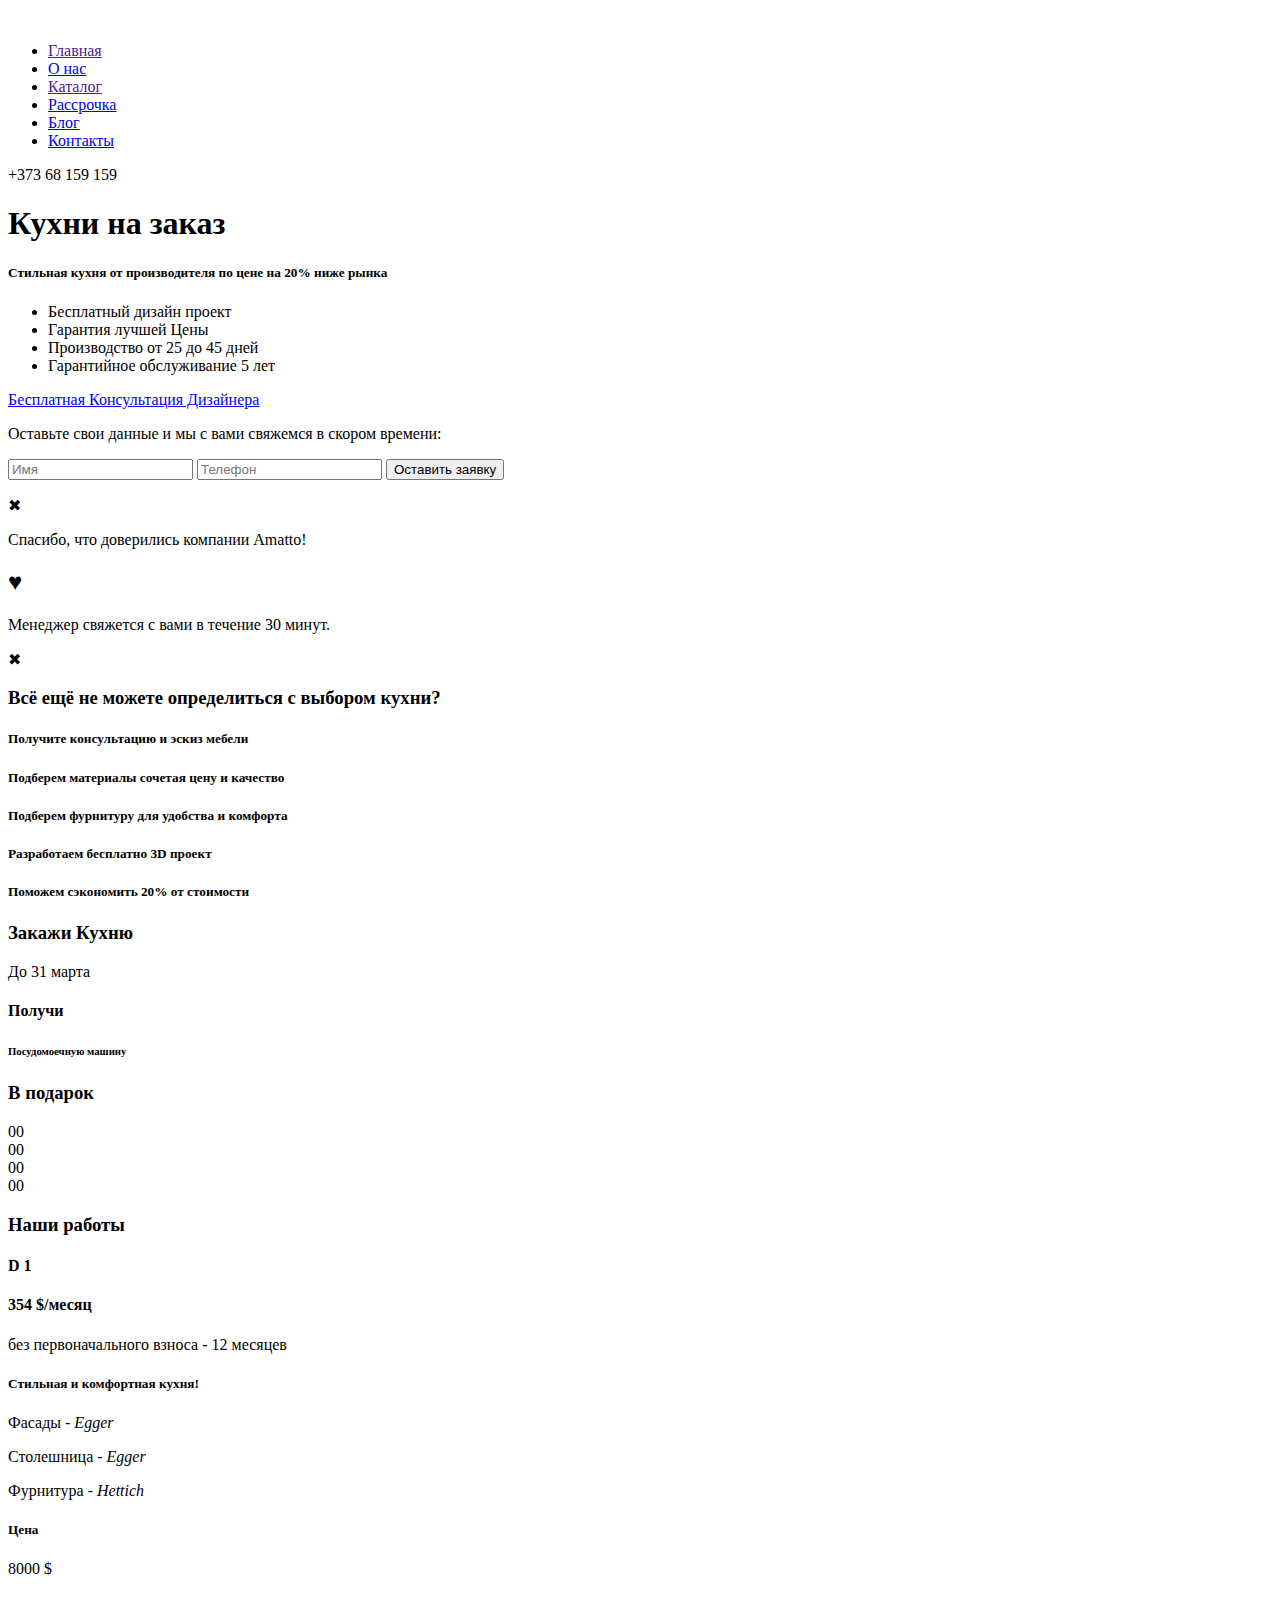
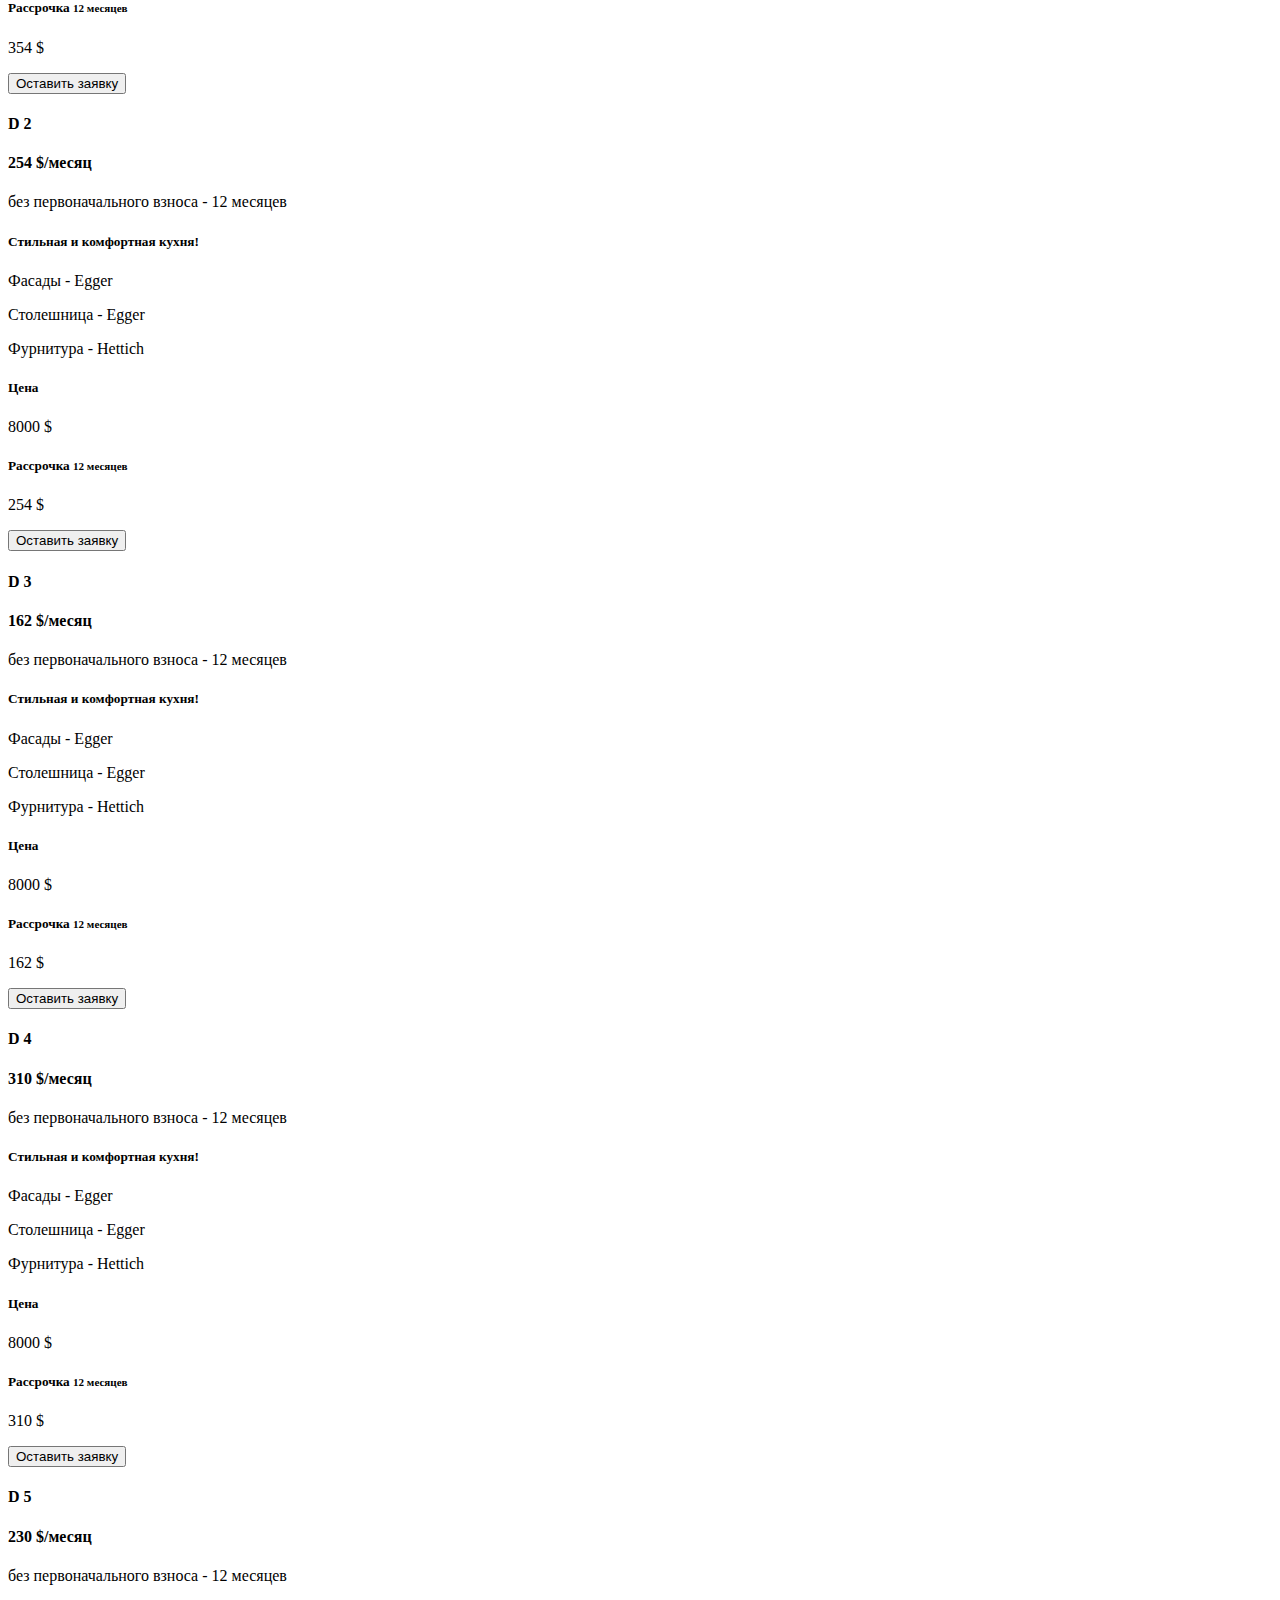
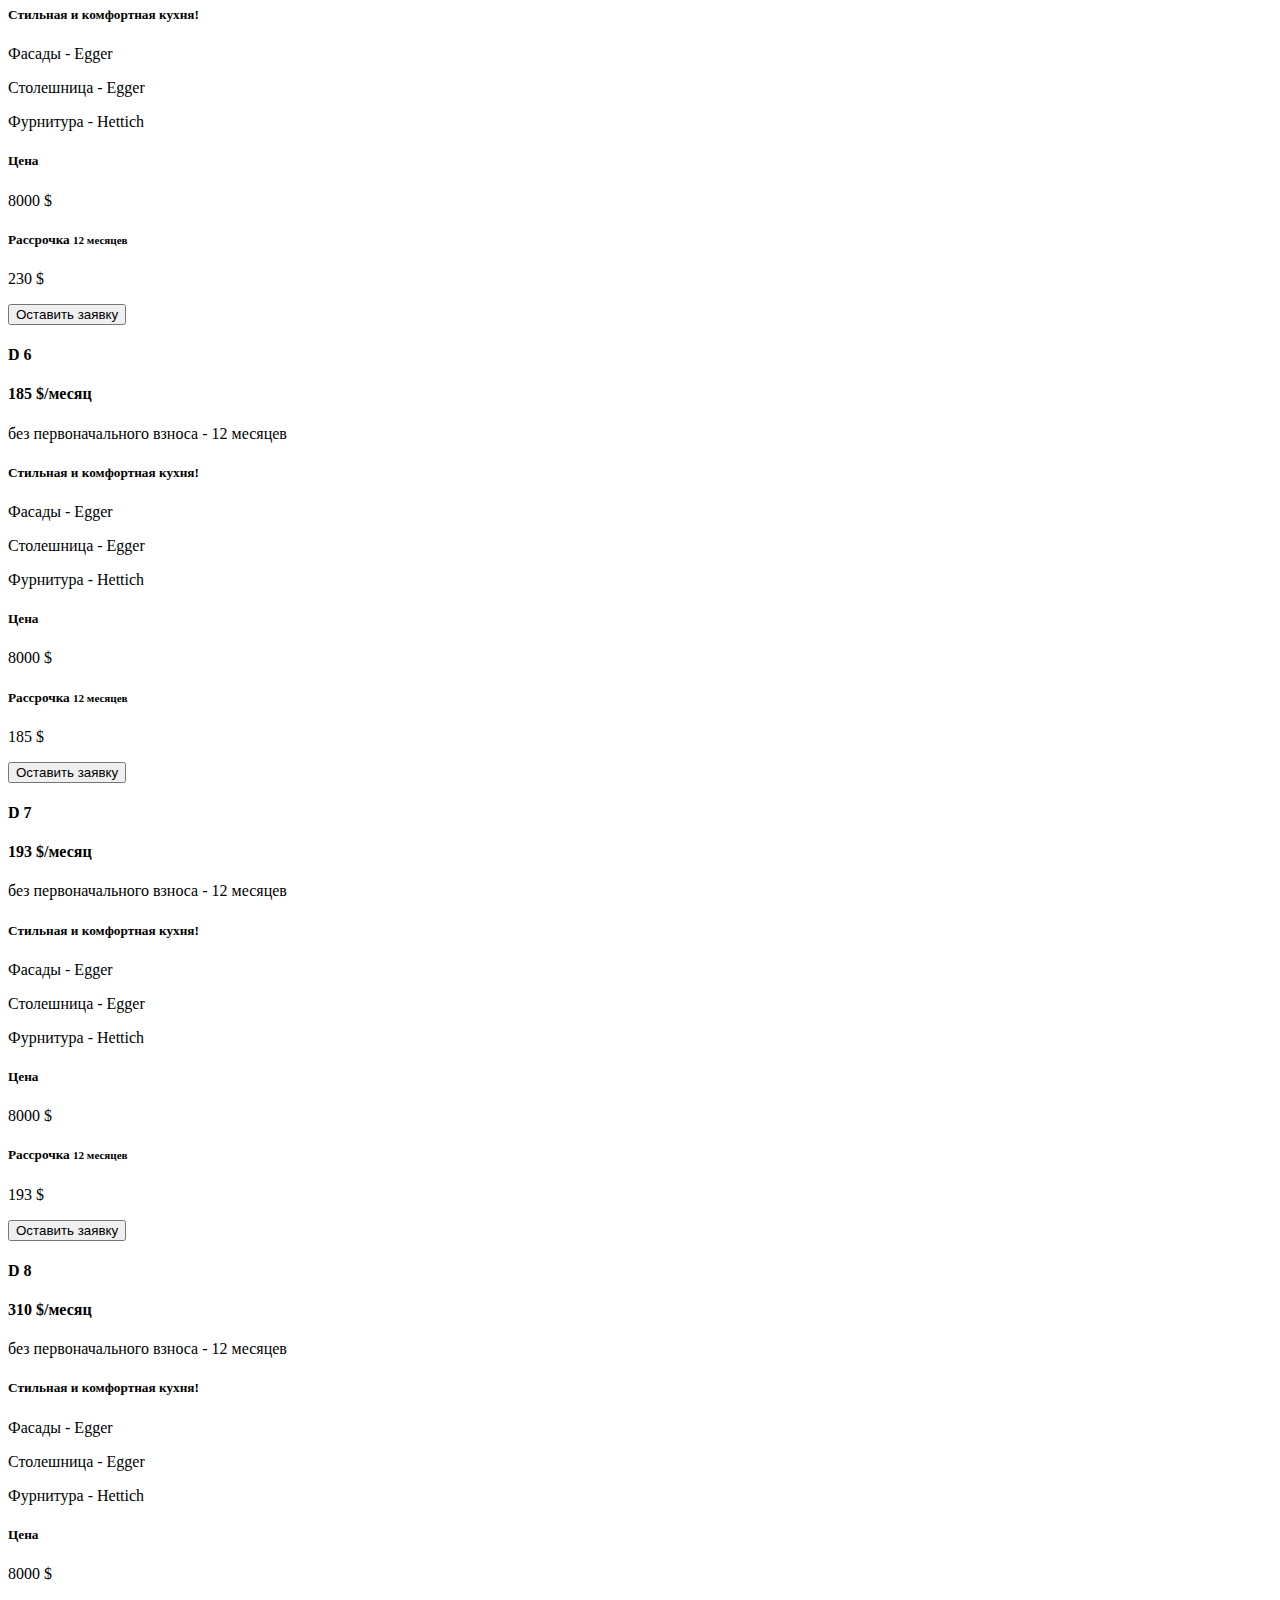
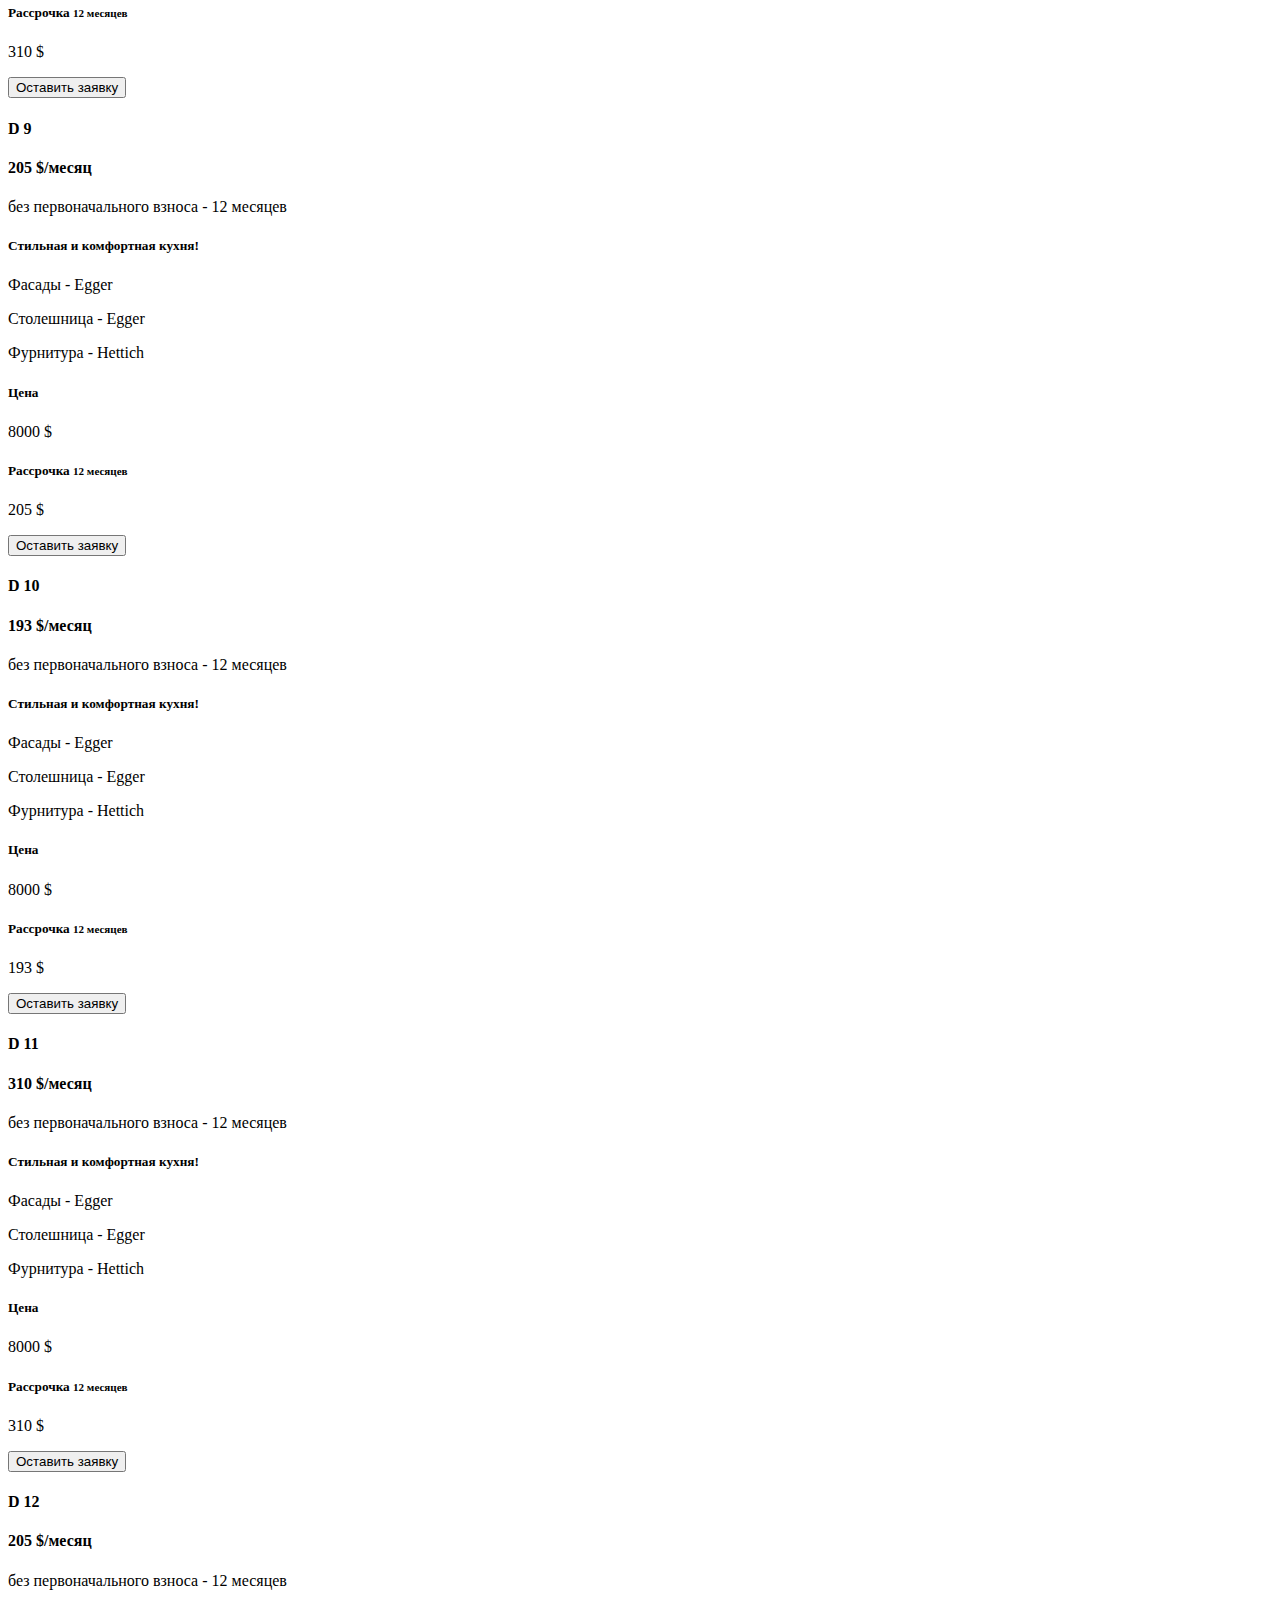
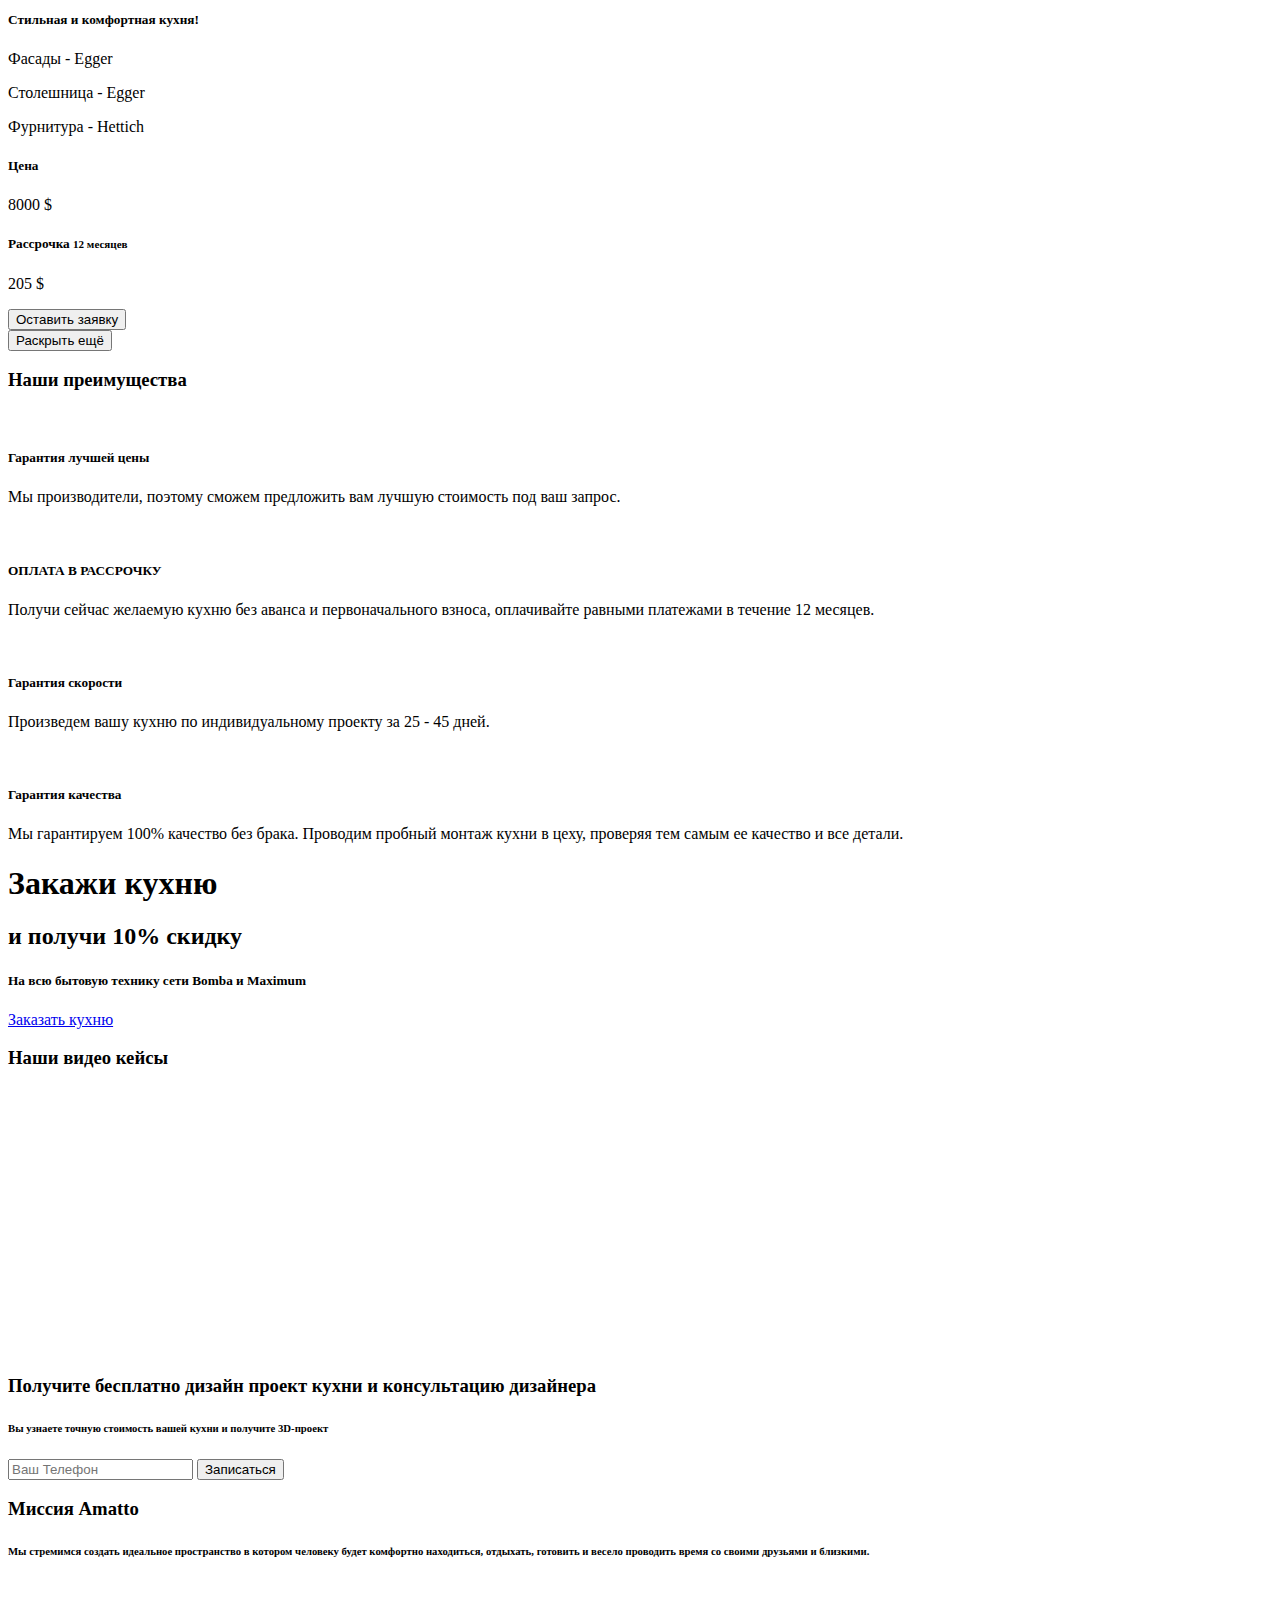
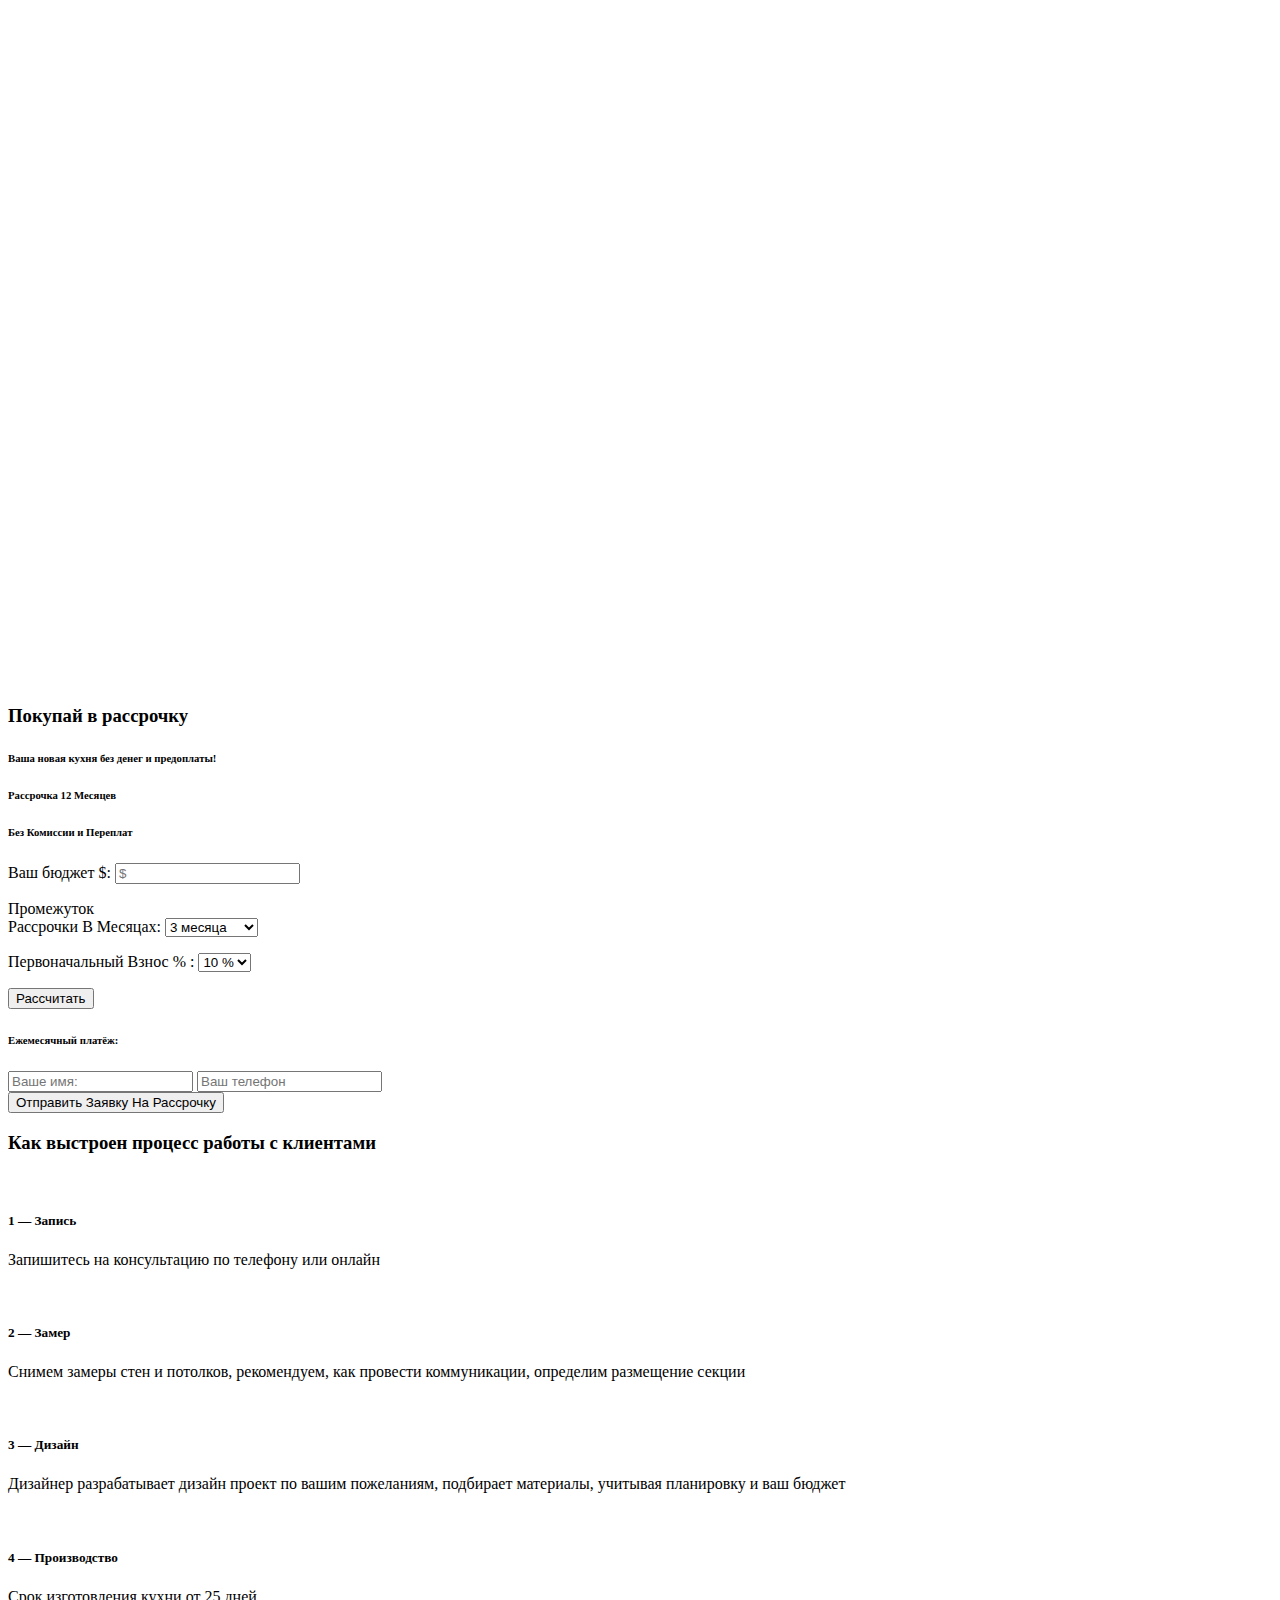
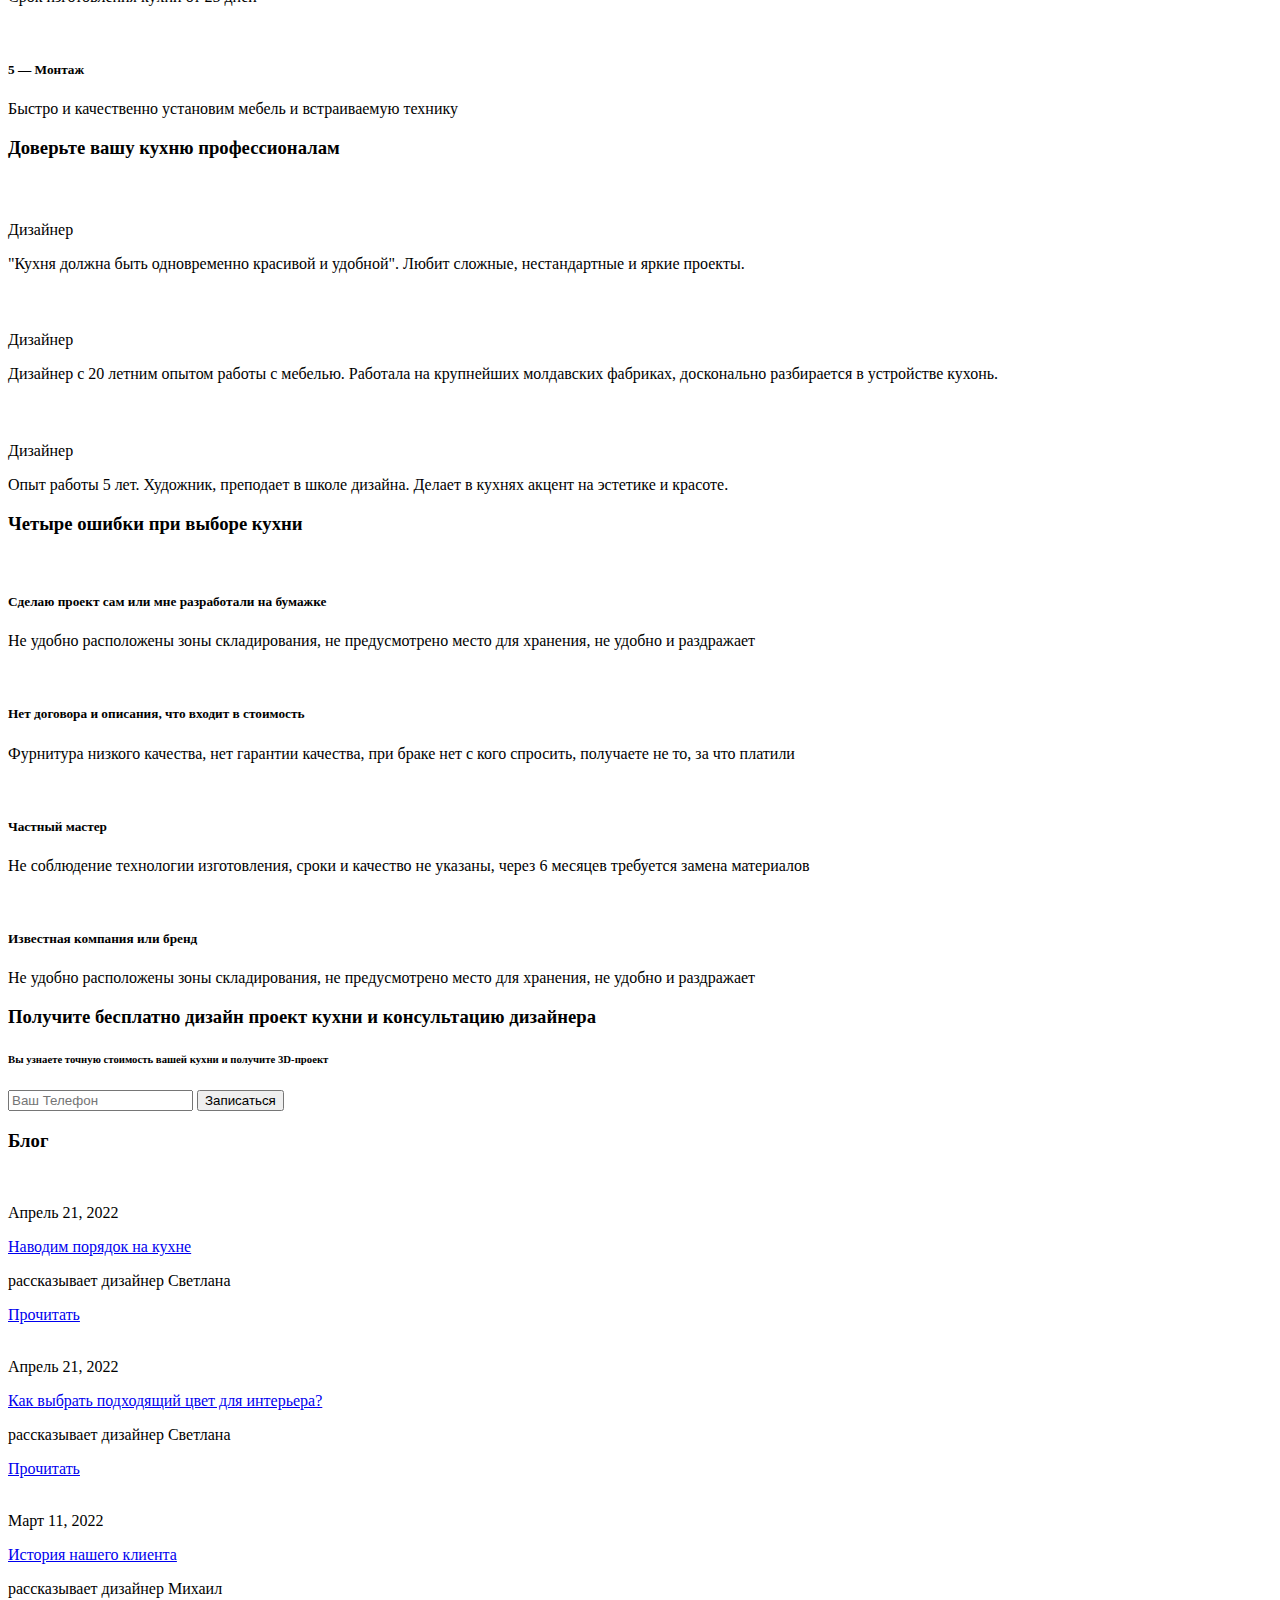
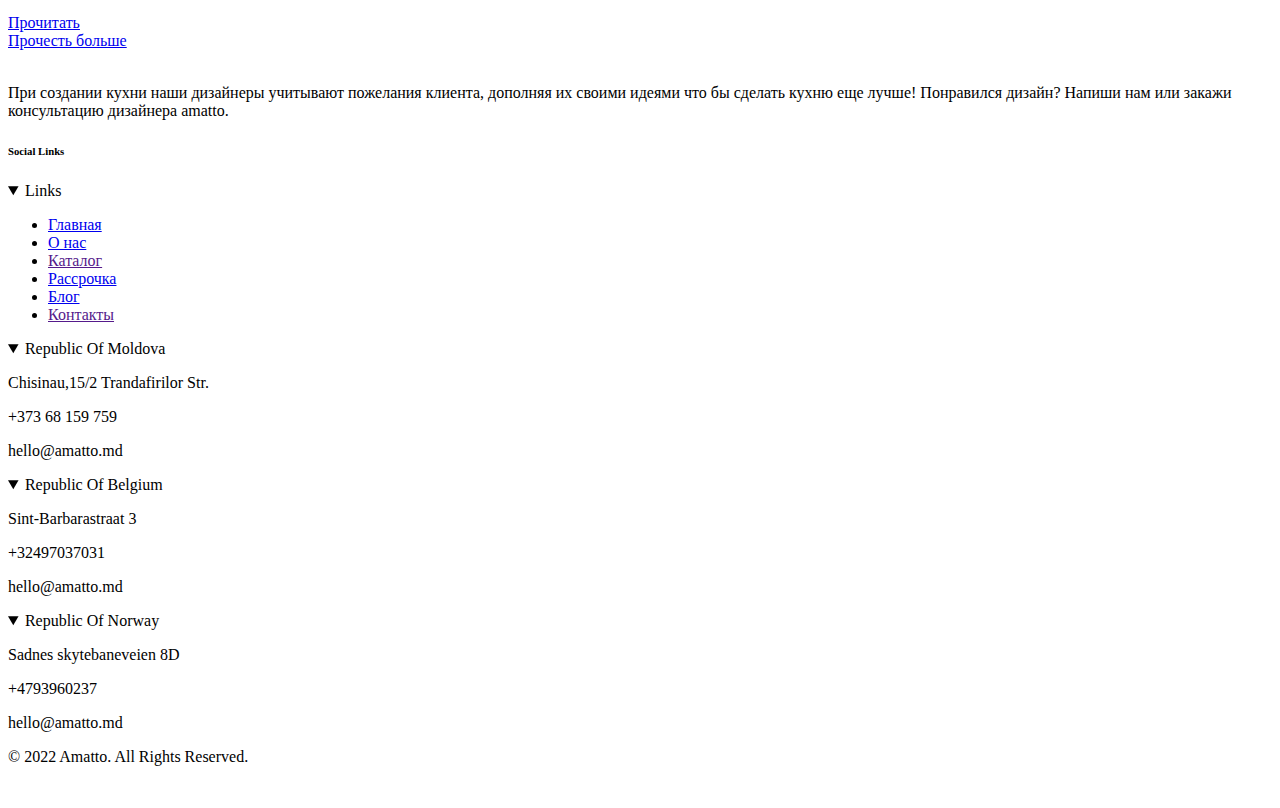
==== commit 433f6761: "Add files via upload" ====
--- a/index.html
+++ b/index.html
@@ -7,30 +7,37 @@
     <meta name="keywords" content="кухни, купить кухню, заказать кухню, дизайн, рассрочка">
     <meta name="description" content="Стильные кухни на заказ от производителя по цене ниже рынка. Бесплатный дизайн проект.Гарантия.Производство в краткие сроки.">
     <link rel="stylesheet" href="style/style.css">
+    <link rel="stylesheet" href="style/media.css">
     <title>Amatto</title>
     
 </head>
 <body>
     <div class="site">
-        <div class="header _container">
-            <div class="header__logo">
-                <a href="#"><img src="img/logo-en-black-2 1.png" alt=""></a>
-            </div>
-            <div class="header__menu">
-                <nav class="header__menu-nav">
-                    <ul class="menu-list">
-                        <li><a class="active" href="">Главная</a></li>
-                        <li><a href="#about">О нас</a></li>
-                        <li><a href="">Каталог</a></li>
-                        <li><a href="#payment">Рассрочка</a></li>
-                        <li><a href="blog.html" target="_blanc">Блог</a></li>
-                        <li><a href="#footer">Контакты</a></li>
-                    </ul>
-                </nav>
-            </div>
-            <div class="header__phone">
-                <p>+373 68 159 159</p>
-            </div>
+        <div class="header ">
+            <div class="header__container _container">
+                <div class="header__logo">
+                    <a href="#"><img src="img/logo-en-black-2 1.png" alt=""></a>
+                </div>
+                <div class="header__menu menu">
+                    <div class="menu__burg">
+                        <span></span>
+                    </div>
+                    <nav class="header__menu-nav">
+                        <ul class="menu__list">
+                            <li><a class="menu__link" href="">Главная</a></li>
+                            <li><a class="menu__link" href="#about">О нас</a></li>
+                            <li><a class="menu__link" href="">Каталог</a></li>
+                            <li><a class="menu__link" href="#payment">Рассрочка</a></li>
+                            <li><a class="menu__link" href="blog.html"  target="_blanc">Блог</a></li>
+                            <li><a class="menu__link" href="#footer">Контакты</a></li>
+                        </ul>
+                    </nav>
+                </div>
+                <div class="header__phone">
+                    <p>+373 68 159 159</p>
+                </div> 
+            </div>
+           
         </div>
 
         <div class="promo">
@@ -55,8 +62,8 @@
                     <div class="pop_up_body" id="pop_up_body">
                         <p>Оставьте свои данные и мы с вами свяжемся в скором времени:</p>
                         <form class="popForm" action="">
-                            <input type="text" name="name" id="popName" placeholder="Имя" required onkeydown="validation()">
-                            <input type="text" name="tel" id="popTel" placeholder="Телефон" required onkeydown="validation()">
+                            <input class="popi" type="text" name="name" id="popName" placeholder="Имя" required onkeyup="validation()">
+                            <input class="popi"  type="text" name="tel" id="popTel" placeholder="Телефон" required onkeydown="validation()">
                             <button id="but_pop">Оставить заявку</button>
                             <p class="valid" id="popTelValid"></p>
                             <p class="valid" id="popNameValid"></p>
@@ -155,6 +162,7 @@
                             <h5>Рассрочка <small>12 месяцев</small> </h5>
                             <p>354 $</p>
                         </div>
+                        
                         <button class="back__cont">Оставить заявку</button>
                         <!-- <div >
                             <a href="#" id="open_pop_up" class="pop_but">Бесплатная Консультация Дизайнера</a>
@@ -468,112 +476,12 @@
             </div>
 
 
-            <!-- <div class="makes _items ">
-                <div class="make__item kitchen1">
-                    <h4 class="make_name">D 1</h4>
-                    <div class="make__price">
-                        <h4> <span>654</span> $/месяц </h4>
-                        <p>без первоначального взноса - 12 месяцев</p>
-                    </div>
-                </div>
-                <div class="make__item kitchen2">
-                    <h4 class="make_name">D 2</h4>
-                    <div class="make__price">
-                        <h4> <span>454</span> $/месяц </h4>
-                        <p>без первоначального взноса - 12 месяцев</p>
-                    </div>
-                </div>
-                <div class="make__item kitchen3">
-                    <h4 class="make_name">D 3</h4>
-                    <div class="make__price">
-                        <h4> <span>254</span> $/месяц </h4>
-                        <p>без первоначального взноса - 12 месяцев</p>
-                    </div>
-                </div>
-                <div class="make__item kitchen4">
-                    <h4 class="make_name">D 4</h4>
-                    <div class="make__price">
-                        <h4> <span>164</span> $/месяц </h4>
-                        <p>без первоначального взноса - 12 месяцев</p>
-                    </div>
-                </div>
-                <div class="make__item kitchen5">
-                    <h4 class="make_name">D 5</h4>
-                    <div class="make__price">
-                        <h4> <span>205</span> $/месяц </h4>
-                        <p>без первоначального взноса - 12 месяцев</p>
-                    </div>
-                </div>
-                <div class="make__item kitchen6">
-                    <h4 class="make_name">D 6</h4>
-                    <div class="make__price">
-                        <h4> <span>302</span> $/месяц </h4>
-                        <p>без первоначального взноса - 12 месяцев</p>
-                    </div>
-                </div>
-                <div class="make__item kitchen1">
-                    <h4 class="make_name">D 7</h4>
-                    <div class="make__price">
-                        <h4> <span>208</span> $/месяц </h4>
-                        <p>без первоначального взноса - 12 месяцев</p>
-                    </div>
-                </div>
-                <div class="make__item kitchen2">
-                    <h4 class="make_name">D 8</h4>
-                    <div class="make__price">
-                        <h4> <span>454</span> $/месяц </h4>
-                        <p>без первоначального взноса - 12 месяцев</p>
-                    </div>
-                </div>
-                <div class="make__item kitchen3">
-                    <h4 class="make_name">D 9</h4>
-                    <div class="make__price">
-                        <h4> <span>335</span> $/месяц </h4>
-                        <p>без первоначального взноса - 12 месяцев</p>
-                    </div>
-                </div>
-
-
-                <div class="make__item ">
-                    <ul id="flip" class="profiles cf">
-                        <li><img class="pic" src="img/kitchen2.jpg" height="290" width="350" alt="">
-                        <ul class="info">
-                            <li>Стильная и комфортная кухня</li>
-                            <li>Фасады -Egger</li>
-                            <li>Столешница - Egger</li>
-                            <li>Фурнитура - Hettich</li>
-                           <li>
-                                <div class="flip_price">
-                                    <p>Цена</p>
-                                    <p>102000</p>
-                                </div>
-                            </li> 
-                            <li>
-                                <div class="flip_price">
-                                    <p>Рассрочка</p>
-                                    <p>102000</p>
-                                </div>
-                            </li> 
-                            <li>
-                                <div class=" ">
-                                    <a href="blog12.html" target="_blank">Прочитать</a>
-                                 </div>
-                            </li>
-                        </ul>
-                        </li>
-
-                    </ul>
-
-                   
-                </div>
-            </div> -->
-
             <button class="make__but">Раскрыть ещё</button>
 
         </div>
 
         <div class="plus _container">
-            <div class="plus__title">
+            <div class="_title">
                 <h3>Наши преимущества</h3>
             </div>
             <div class="plus__items">
@@ -615,7 +523,10 @@
         </div>
 
         <div class="caseVideo _container">
-            <h3>Наши видео кейсы</h3>
+            <div class="_title">
+                <h3>Наши видео кейсы</h3>
+            </div>
+            
             <div class="video">
                 <iframe width="400" height="264" src="https://www.youtube.com/embed/eT5XqOpvmbc" title="YouTube video player" frameborder="0" allow="accelerometer; autoplay; clipboard-write; encrypted-media; gyroscope; picture-in-picture" allowfullscreen></iframe>
                 <iframe width="400" height="264" src="https://www.youtube.com/embed/OWhBfOLJzVA" title="YouTube video player" frameborder="0" allow="accelerometer; autoplay; clipboard-write; encrypted-media; gyroscope; picture-in-picture" allowfullscreen></iframe>
@@ -624,7 +535,7 @@
             </div>
         </div>
 
-
+      
 
         <div class="advice">
             <div class="advice__info _container">
@@ -634,7 +545,7 @@
                 <h6>Вы узнаете точную <b>стоимость вашей кухни</b>  и получите <b>3D-проект</b> </h6>
                 <div class="advice__note">
                     <input type="tel" name="phone" id="telep" placeholder="Ваш Телефон" required="required" onkeydown="validation()" >
-                    <button id="but_tel_pop" class="advice__but butLocal" >Записаться</button>
+                    <button id="but_tel_pop" class="advice__but butLocal pop_fin" >Записаться</button>
                     <p id="valid"></p>
                 </div>
                 
@@ -643,7 +554,10 @@
 
 
         <div class="mission _container">
-            <h3 id="about">Миссия Amatto</h3>
+            <div class="_title">
+                <h3 id="about">Миссия Amatto</h3>
+            </div>
+            
             <h6>Мы стремимся создать идеальное пространство в котором человеку будет комфортно находиться, отдыхать, готовить и весело проводить время со своими друзьями и близкими.</h6>
             <iframe width="900" height="700" src="https://www.youtube.com/embed/_oCC1G9DEew" title="YouTube video player" frameborder="0" allow="accelerometer; autoplay; clipboard-write; encrypted-media; gyroscope; picture-in-picture" allowfullscreen></iframe>
         </div>
@@ -652,18 +566,18 @@
 
         <div  class="payment _container">
             <div id="payment" class="_title">
-                <h3>Покупай  рассрочку</h3>
+                <h3>Покупай в рассрочку</h3>
             </div>
             <div class="payment__blocks">
                 <div class="payment__calc">
-                    <h6 >Ваша новая кухня без денег и предоплаты!</h6>
+                    <h6 class="payment__h6" >Ваша новая кухня без денег и предоплаты!</h6>
                     <div class="payment__calc-info">
                         <h6>Рассрочка 12 Месяцев</h6>
                         <h6>Без Комиссии и Переплат</h6>
                     </div>
                     <form class="payment__form" id="payment" action="">
                         <p>Ваш бюджет $: <input type="text" name="budget" id="budget" value="" placeholder="$"></p>
-                        <p>Промежуток <br> Рассрочки В Месяцах: :
+                        <p>Промежуток <br> Рассрочки В Месяцах:
                             <select name="month" id="month" required>
                                 <option value="3">3 месяца</option>
                                 <option value="6">6 месяцев</option>
@@ -689,11 +603,11 @@
                         <h6 id="total"></h6>
                     </div>
                     <div class="payment__calc-data">
-                        <input type="text" placeholder="Ваше имя:" name="namePay">
-                        <input type="tel" placeholder="Ваш телефон" name="telPay">
+                        <input  type="text" placeholder="Ваше имя:" name="name" id="payName">
+                        <input  type="tel" placeholder="Ваш телефон" name="tel" id="payTel">
                     </div>
                      
-                    <button id="but_pay_pop" class="payment_but">Отправить Заявку На Рассрочку</button>
+                    <button id="but_pay_pop" class="payment_but pop_fin">Отправить Заявку На Рассрочку</button>
                 </div>
                 <div class="payment__img">
                     <!-- <img src="img/payment.png" alt=""> -->
@@ -706,7 +620,7 @@
 
 
         <div class="client _container">
-            <div class="client__title">
+            <div class="_title">
                 <h3>Как выстроен процесс работы с клиентами</h3>
             </div>
             <div class="client__items">
@@ -754,8 +668,8 @@
 
         <div class="profi">
             <div class="_container">
-                <div class="profi__title">
-                    <h3>Как выстроен процесс работы с клиентами</h3>
+                <div class="_title">
+                    <h3>Доверьте вашу кухню профессионалам</h3>
                 </div>
                 <div class="profi__items">
                     <div class="profi__item">
@@ -830,9 +744,9 @@
                 </h3>
                 <h6>Вы узнаете точную <b>стоимость вашей кухни</b>  и получите <b>3D-проект</b> </h6>
                 <div class="advice__note">
-                    <input type="tel" name="phon" placeholder="Ваш Телефон" 
+                    <input type="tel" name="phone" placeholder="Ваш Телефон" 
                     >
-                    <button id="but_tel_pop2" class="advice__but butLocal2">Записаться</button>
+                    <button id="but_tel_pop2" class="advice__but butLocal2 pop_fin">Записаться</button>
                     <!-- <input type="tel" name="phone" placeholder="Ваш Телефон">
                     <button id="but_tel_pop2" class="advice__but" >Записаться</button> -->
                     <p class="valid"></p>
@@ -915,25 +829,25 @@
                         <p class="number_cont">+373 68 159 759</p>
                         <p class="mail">hello@amatto.md</p>
                     </details>
-                    <details >
-                        <summary class="underline">Republic Of Moldova</summary>
-                        <p class="location">Chisinau,15/2 Trandafirilor Str.</p>
-                        <p class="number_cont">+373 68 159 759</p>
+                    <details open class="det">
+                        <summary class="underline">Republic Of Belgium</summary>
+                        <p class="location">Sint-Barbarastraat 3</p>
+                        <p class="number_cont">+32497037031</p>
                         <p class="mail">hello@amatto.md</p>
                     </details>
-                    <details >
-                        <summary class="underline">Republic Of Moldova</summary>
-                        <p class="location">Chisinau,15/2 Trandafirilor Str.</p>
-                        <p class="number_cont">+373 68 159 759</p>
+                    <details open class="det">
+                        <summary class="underline">Republic Of Norway</summary>
+                        <p class="location">Sadnes skytebaneveien 8D</p>
+                        <p class="number_cont">+4793960237</p>
                         <p class="mail">hello@amatto.md</p>
                     </details>
                 </div>
             </div>
            
             <p class="reserv">© 2022 Amatto. All Rights Reserved.</p>
-          <div class="up">
-            <a href='#' id='up'> <img src="img/up.png" alt=""> </a>
-        </div>  
+            <div class="up">
+                <a href='#' id='up'> <img src="img/up.png" alt=""> </a>
+            </div>  
         </footer>
         
         <!-- <a href="mailto:contacts@vertex-academy.com">Свяжитесь с нами</a>
@@ -945,5 +859,7 @@
     <script src="scripts/payment.js"></script>
     <script src="scripts/api.js"></script>
     <script src="scripts/validate.js"></script>
+    <script src="scripts/advice.js"></script>
+    <!-- <script src="header.js"></script> -->
 </body>
 </html>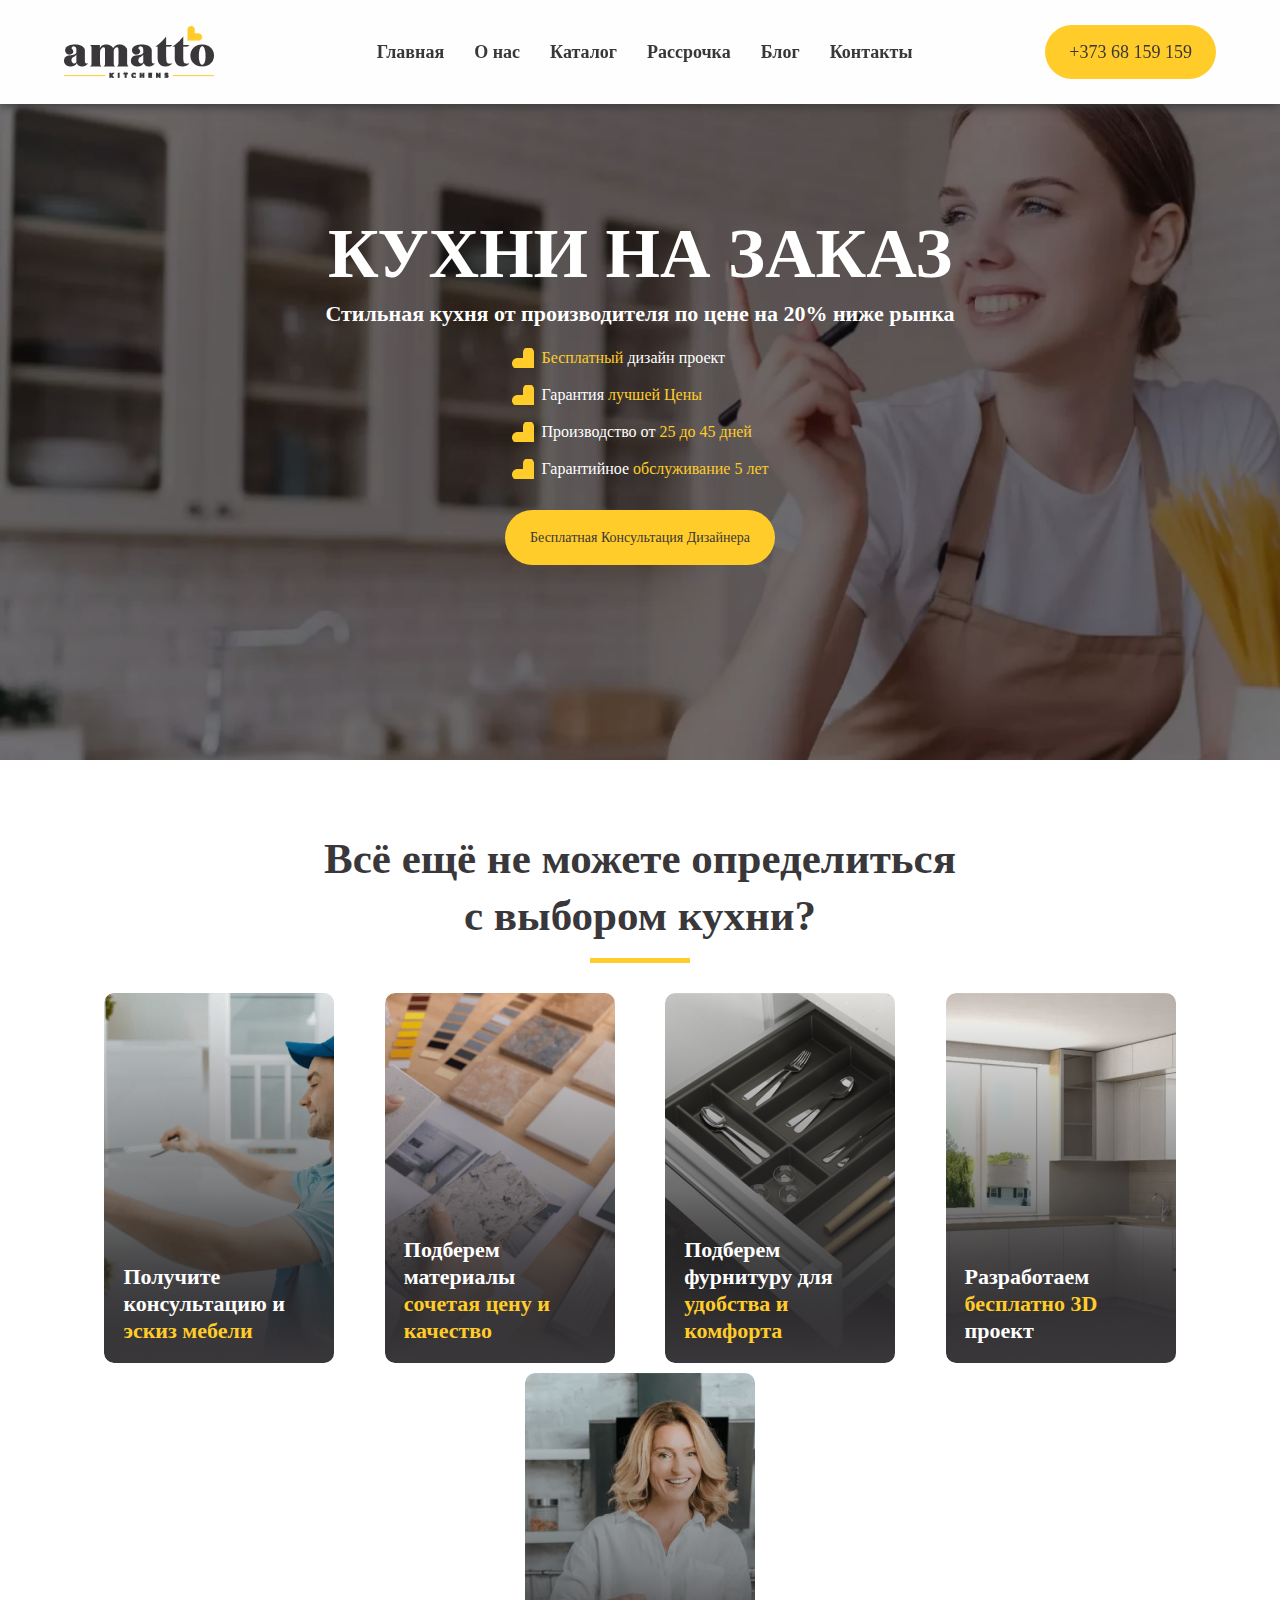
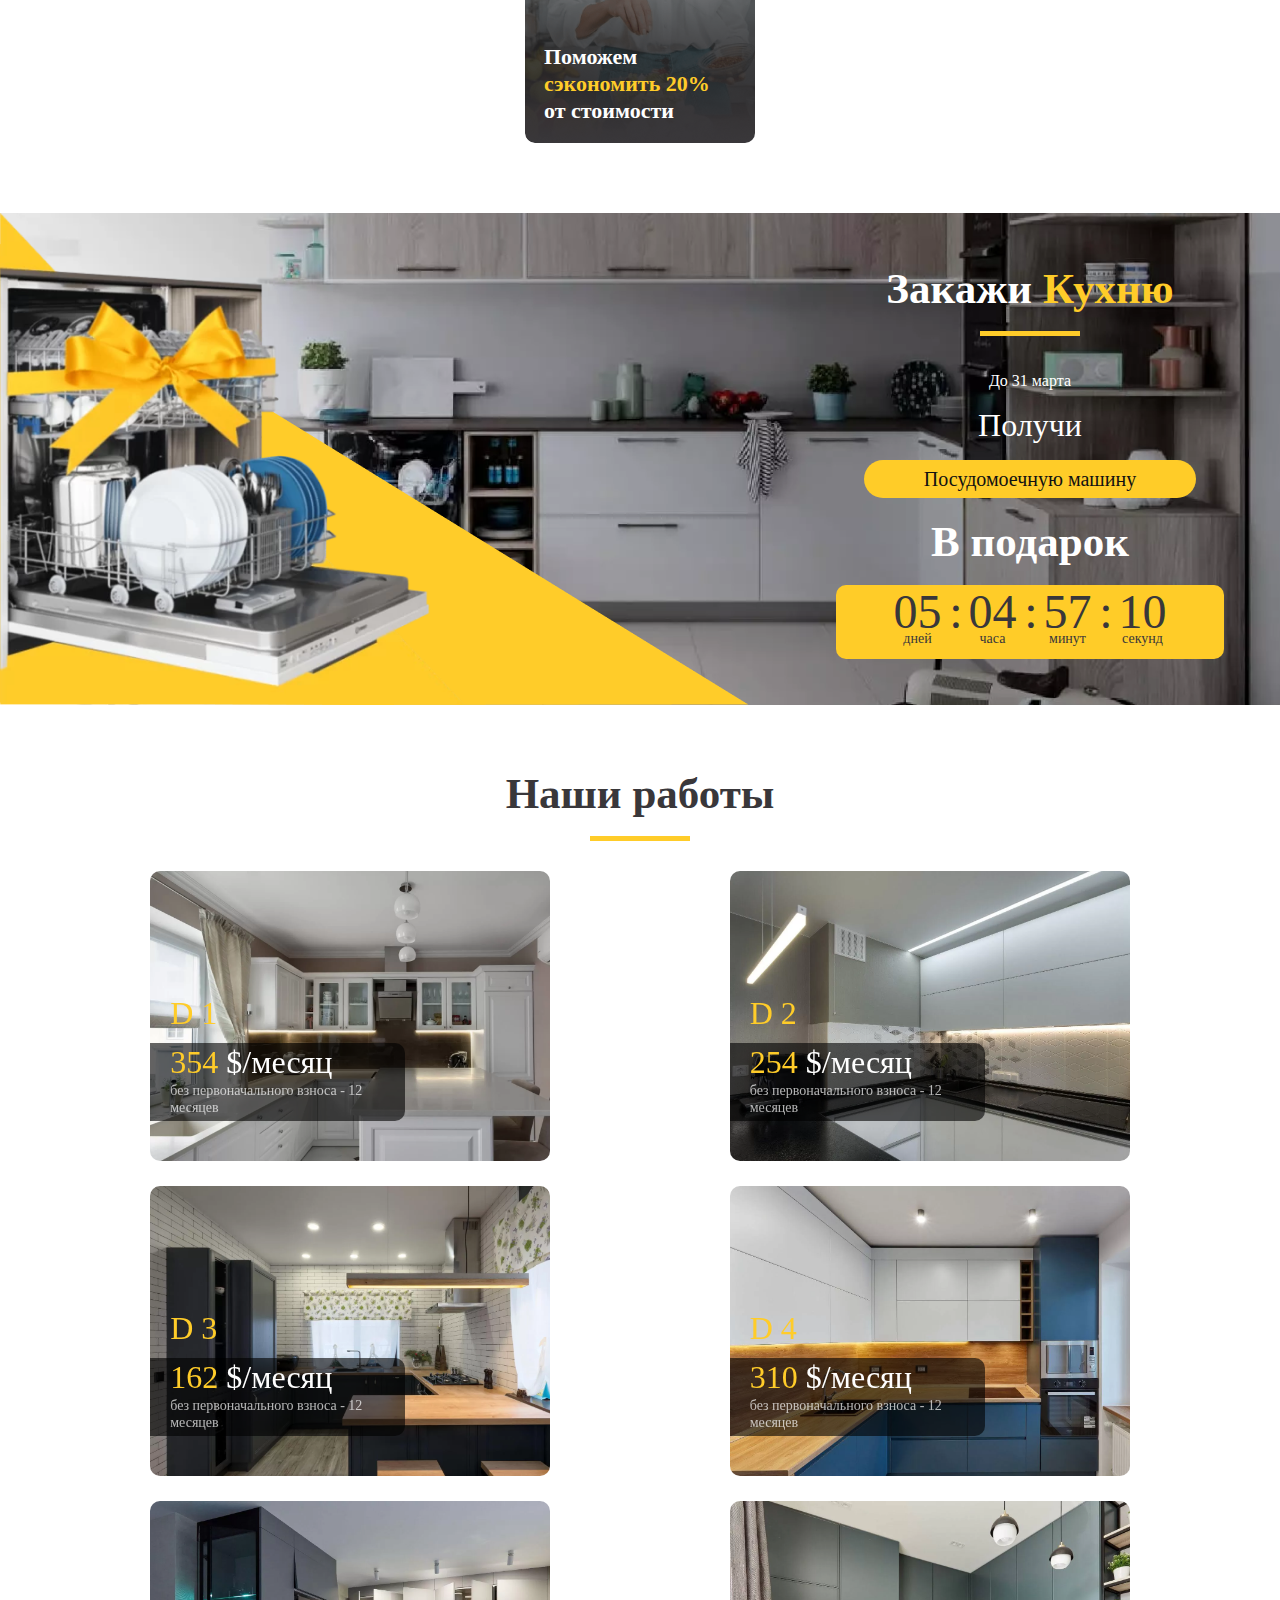
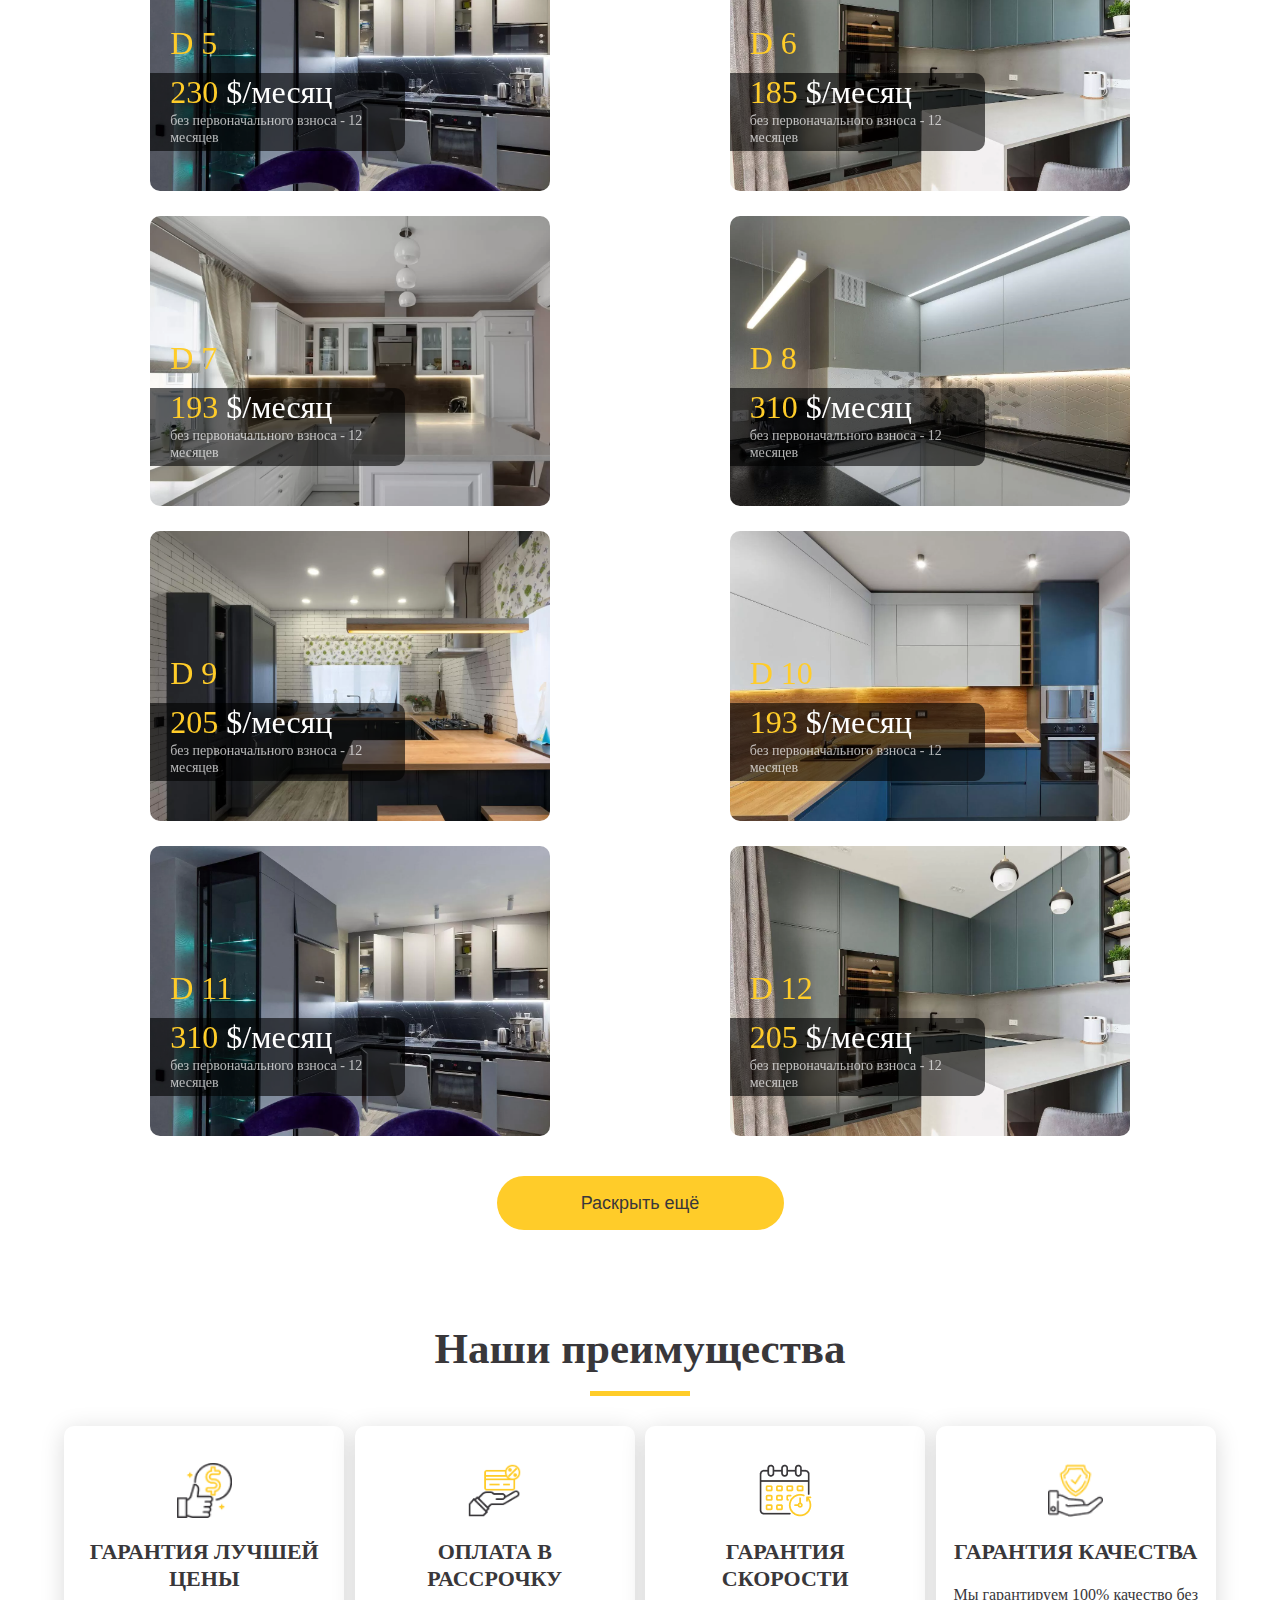
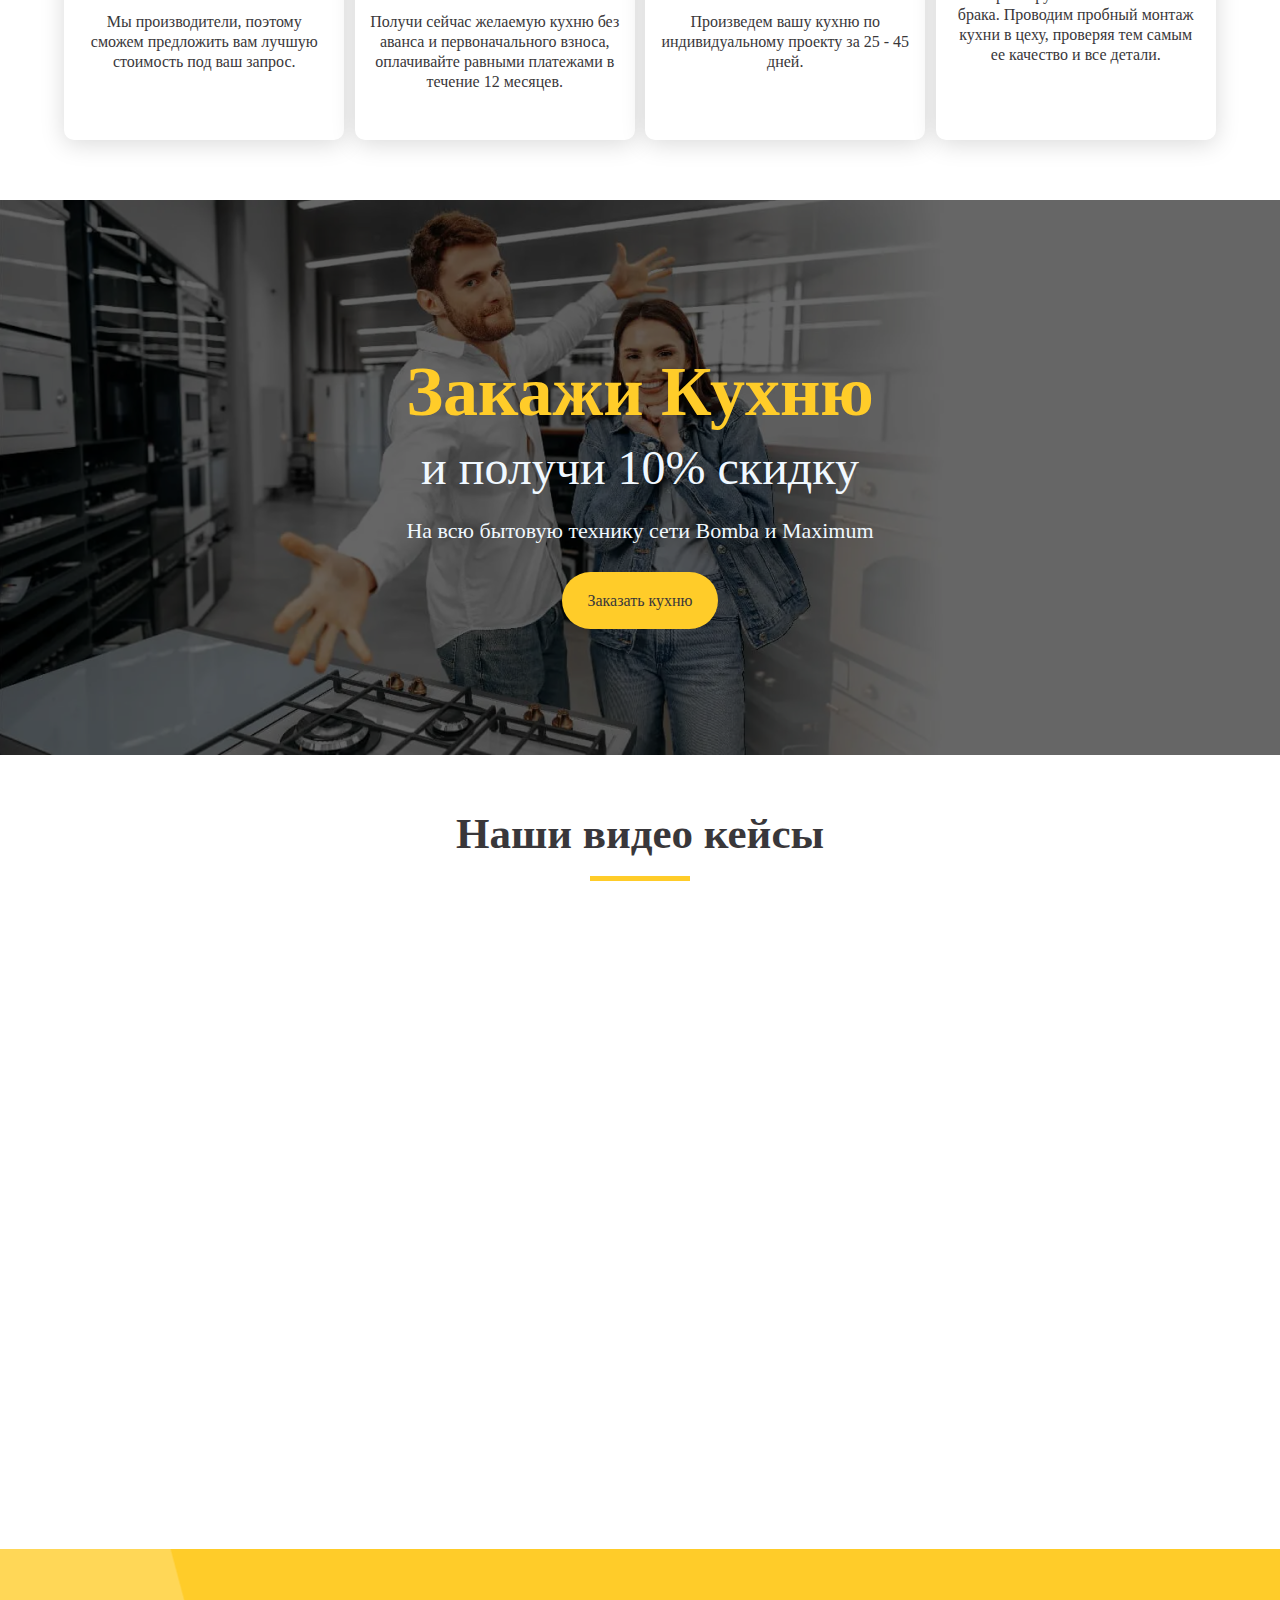
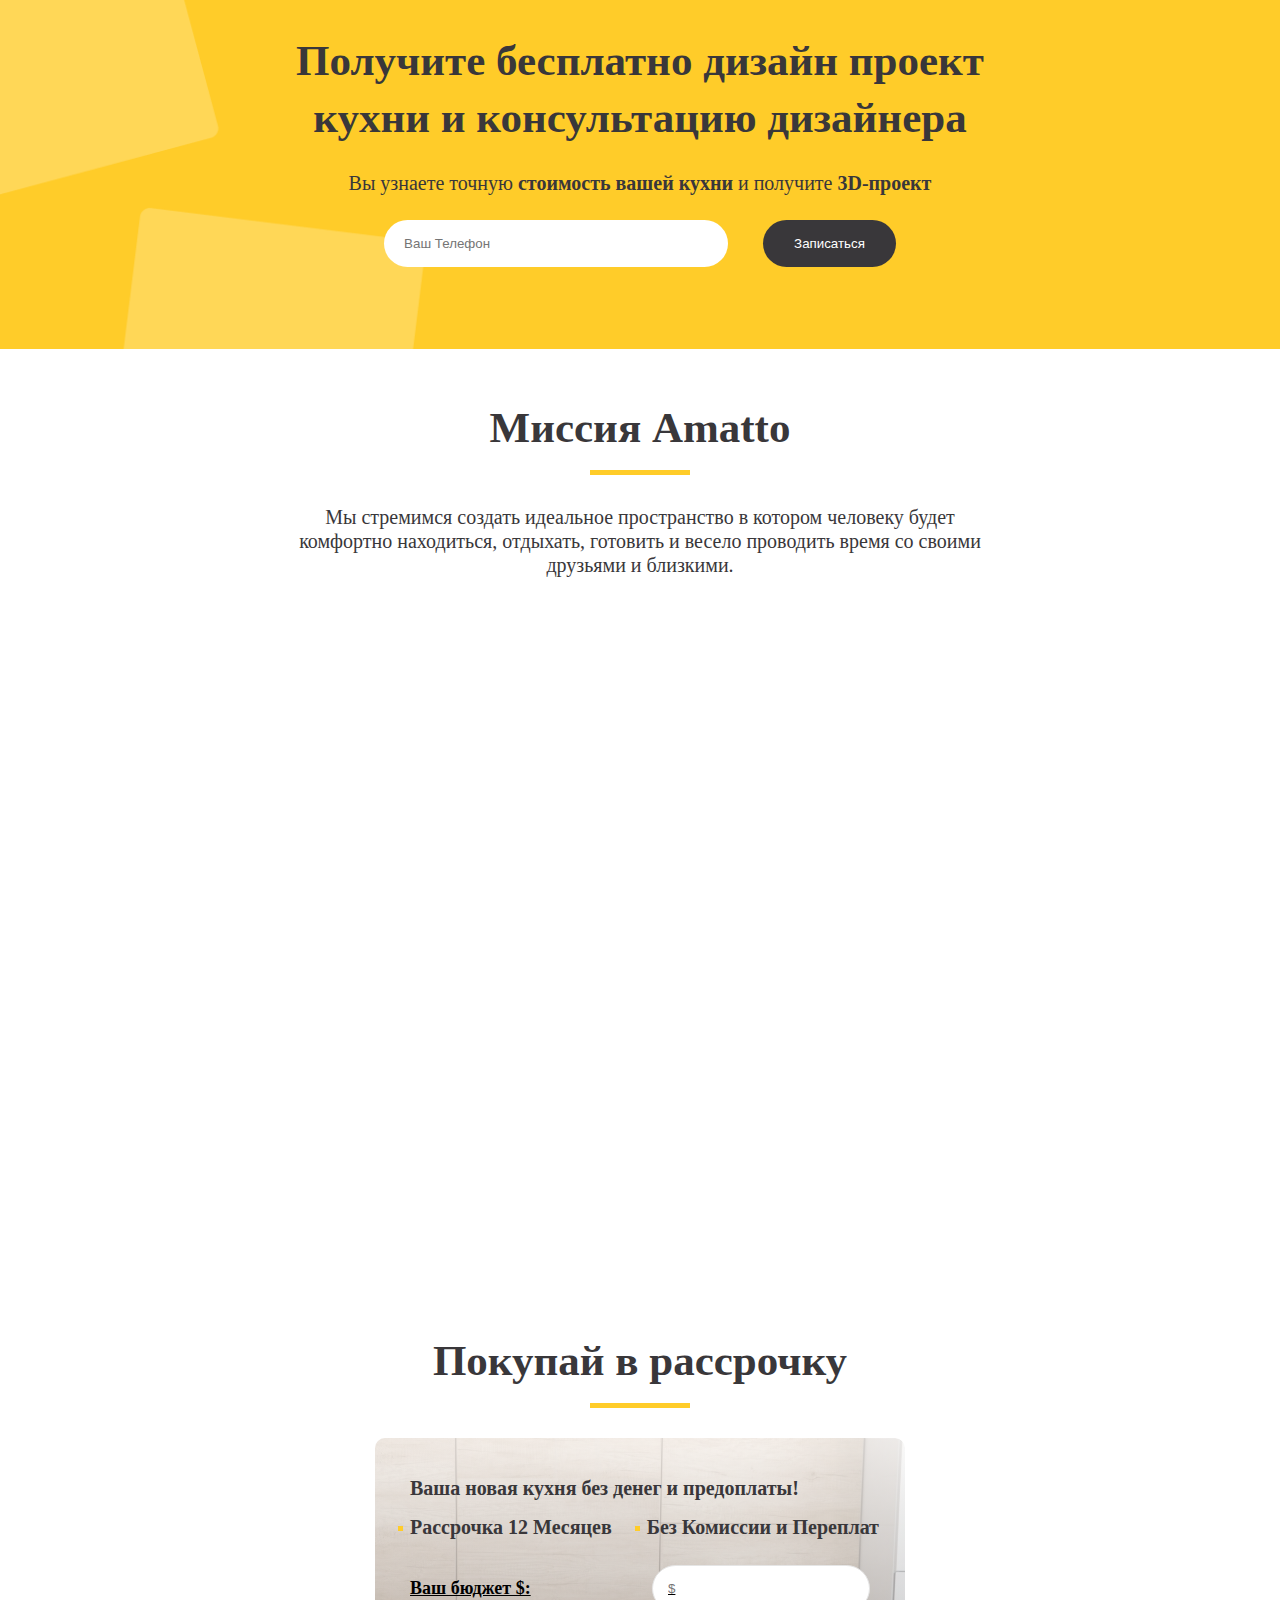
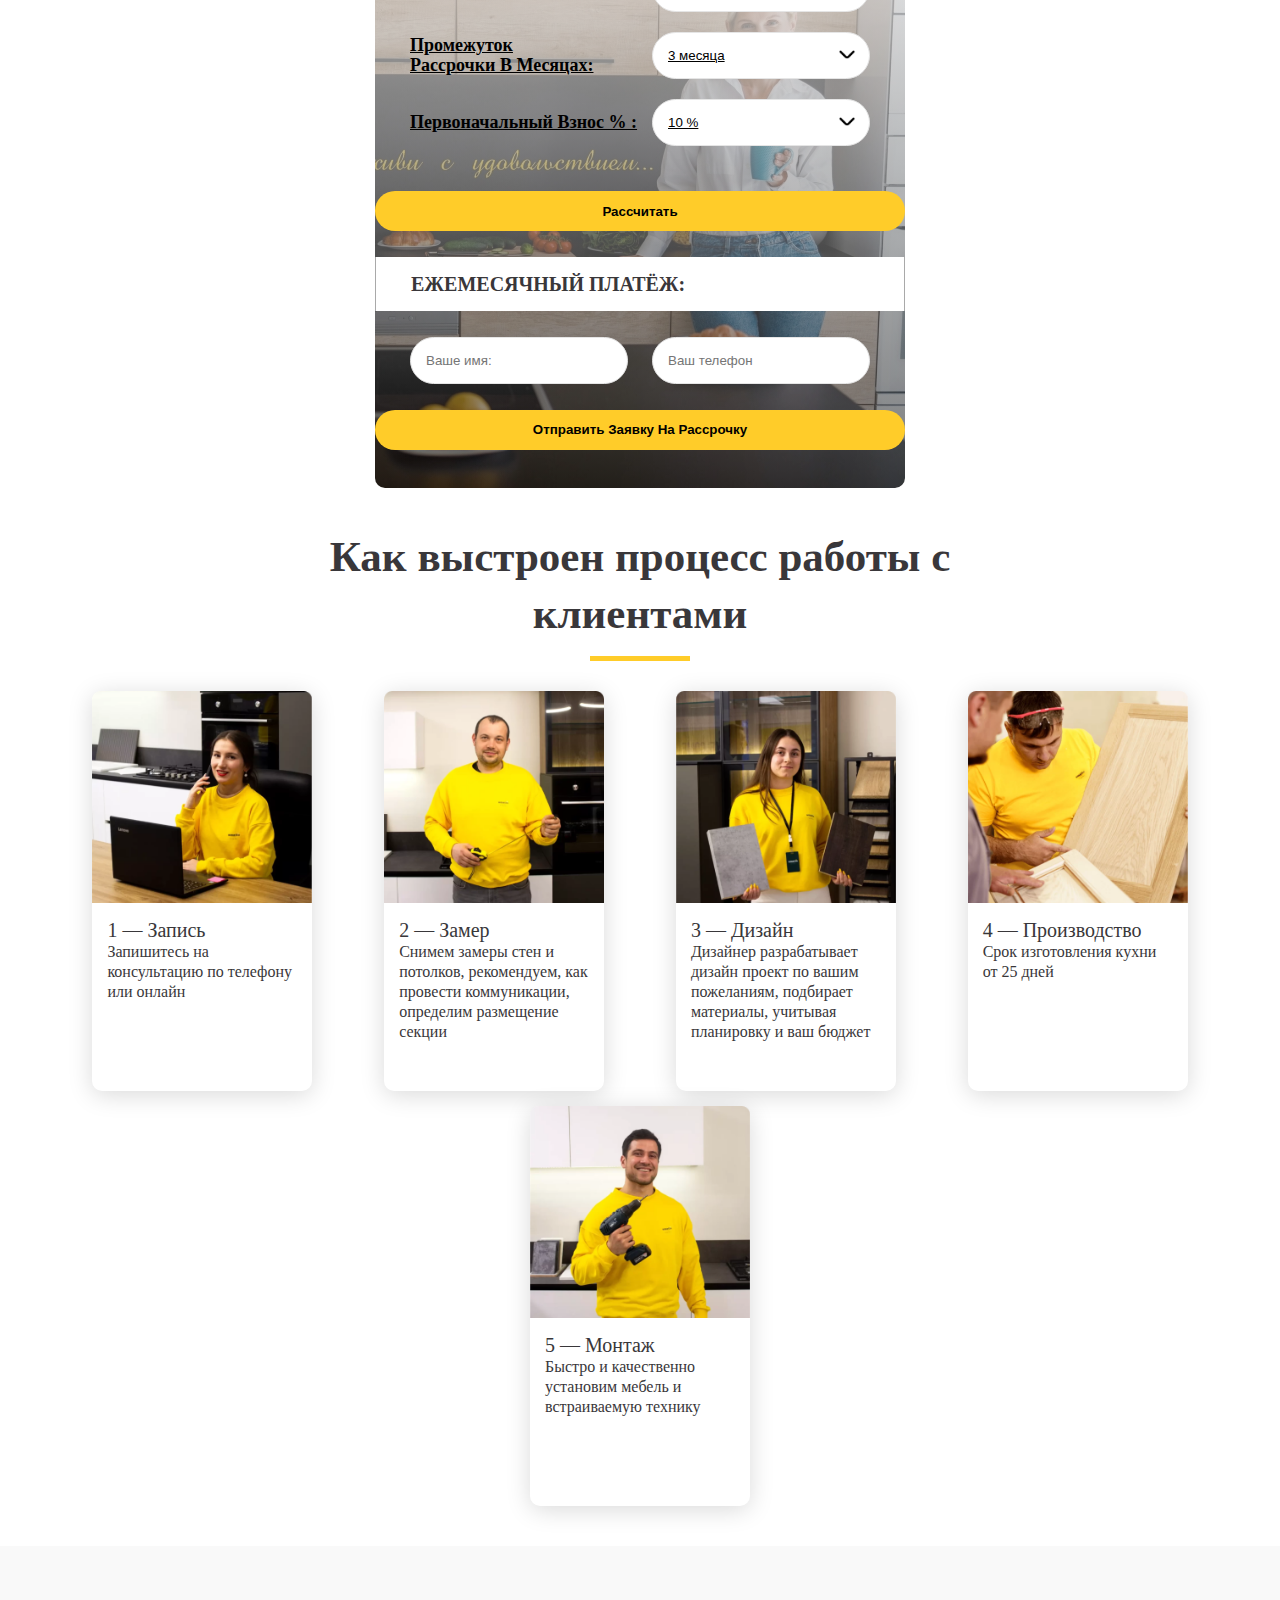
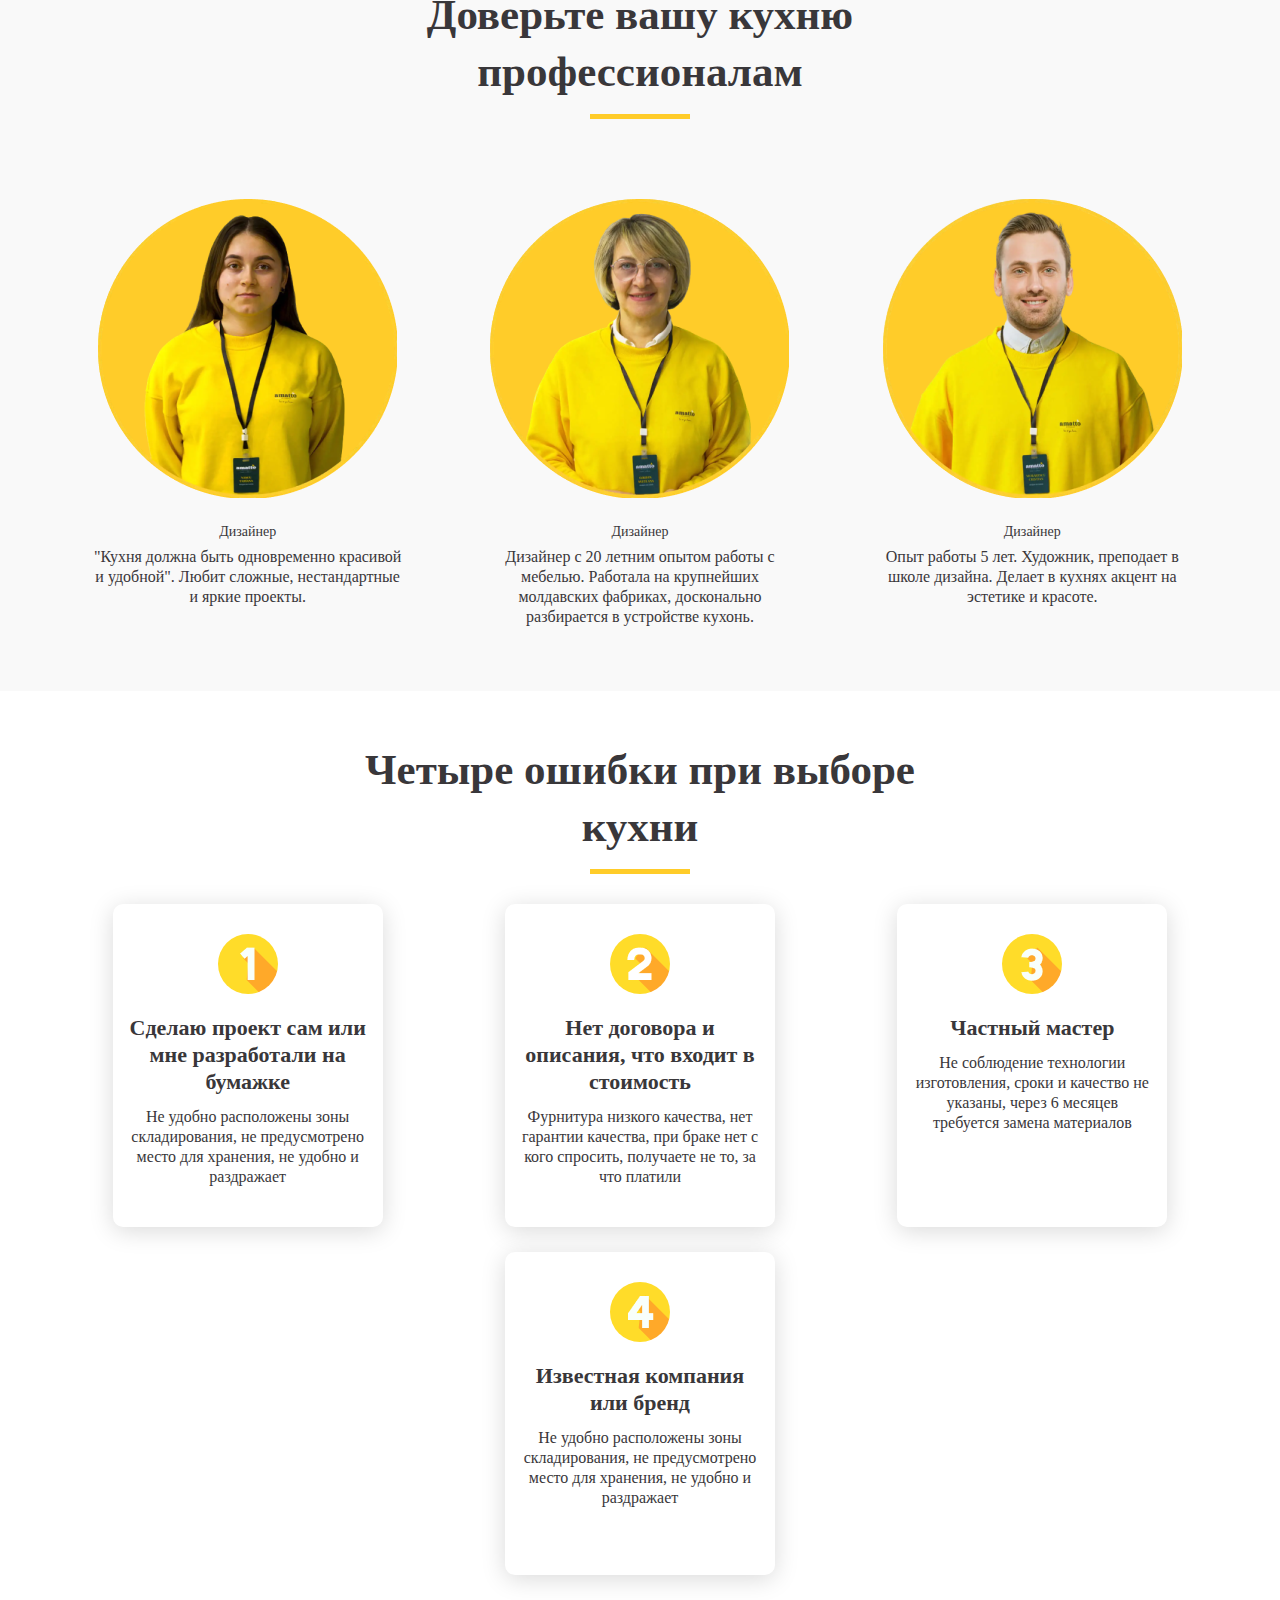
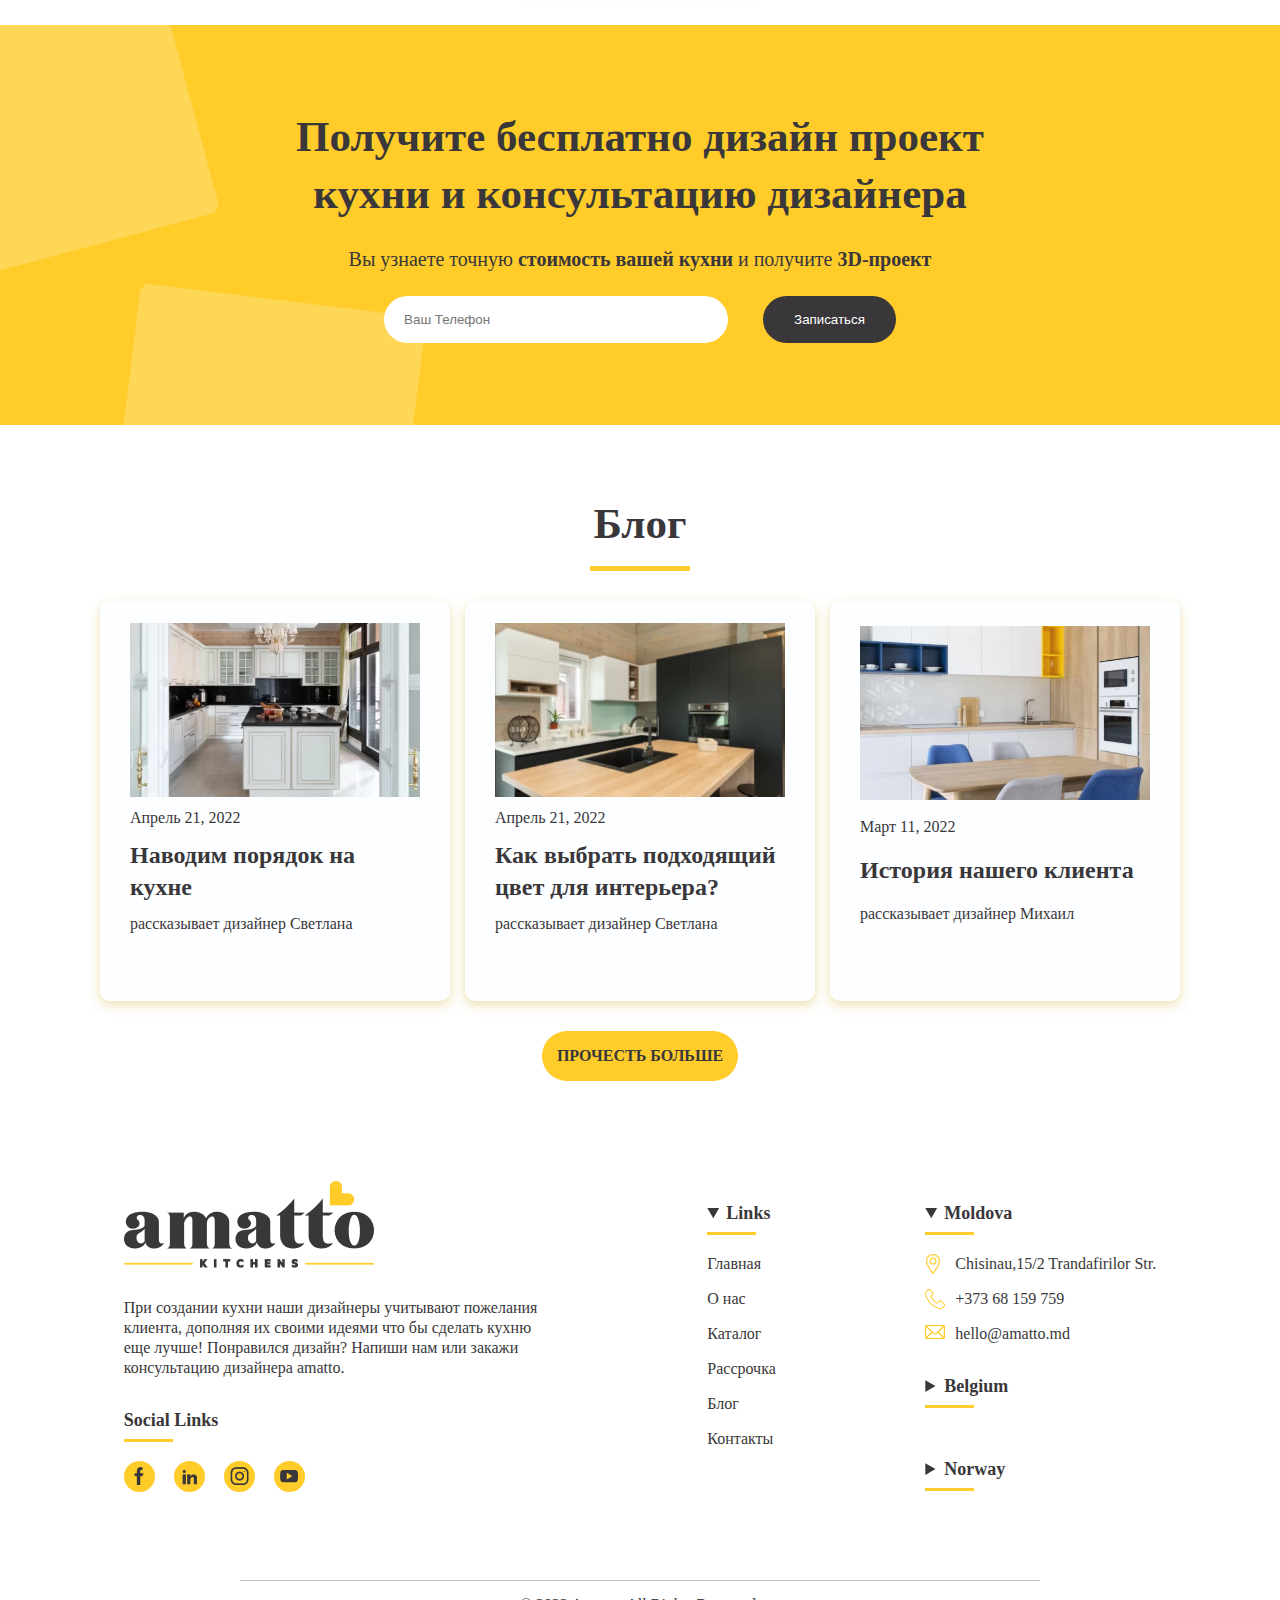
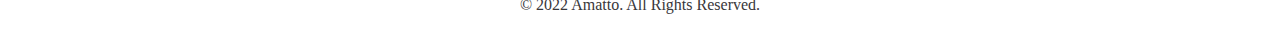
==== commit 05d99a00: "Add files via upload" ====
--- a/index.html
+++ b/index.html
@@ -6,6 +6,7 @@
     <meta name="viewport" content="width=device-width, initial-scale=1.0">
     <meta name="keywords" content="кухни, купить кухню, заказать кухню, дизайн, рассрочка">
     <meta name="description" content="Стильные кухни на заказ от производителя по цене ниже рынка. Бесплатный дизайн проект.Гарантия.Производство в краткие сроки.">
+    <link href="https://fonts.googleapis.com/css2?family=Poppins:wght@200;300;600;700;900&display=swap" rel="stylesheet">
     <link rel="stylesheet" href="style/style.css">
     <link rel="stylesheet" href="style/media.css">
     <title>Amatto</title>
@@ -50,7 +51,7 @@
                     <li>Производство от <span>25 до 45 дней</span> </li>
                     <li>Гарантийное <span>обслуживание 5 лет</span> </li>
                 </ul>
-                <div >
+                <div class="designed">
                     <a href="#" id="open_pop_up" class="pop_but">Бесплатная Консультация Дизайнера</a>
                 </div>
                 <!-- <button class="promo_but">Бесплатная Консультация Дизайнера</button>  нужна ли ссылка а?? -->
@@ -627,7 +628,7 @@
                 <div class="client__item _itemScale">
                     <img src="img/sign.png" alt="">
                     <div class="client__item__info">
-                        <h5>1 &mdash; Запись</h5>
+                        <h6>1 &mdash; Запись</h6>
                         <p>Запишитесь на консультацию
                         по телефону или онлайн</p> 
                     </div>
@@ -636,28 +637,28 @@
                 <div class="client__item _itemScale">
                     <img src="img/sample.png" alt="">
                     <div class="client__item__info">
-                        <h5>2 &mdash; Замер</h5>
+                        <h6>2 &mdash; Замер</h6>
                         <p>Снимем замеры стен и потолков, рекомендуем, как провести коммуникации, определим размещение секции</p> 
                     </div>
                 </div>
                 <div class="client__item _itemScale">
                     <img src="img/design.png" alt="">
                     <div class="client__item__info">
-                        <h5>3 &mdash; Дизайн</h5>
+                        <h6>3 &mdash; Дизайн</h6>
                         <p>Дизайнер разрабатывает дизайн проект по вашим пожеланиям, подбирает материалы, учитывая планировку и ваш бюджет</p> 
                     </div>
                 </div>
                 <div class="client__item _itemScale">
                     <img src="img/product.png" alt="">
                     <div class="client__item__info">
-                        <h5>4 &mdash; Производство</h5>
+                        <h6>4 &mdash; Производство</h6>
                         <p>Срок изготовления кухни от 25 дней</p> 
                     </div>
                 </div>
                 <div class="client__item _itemScale">
                     <img src="img/assembly.png" alt="">
                     <div class="client__item__info">
-                        <h5>5 &mdash; Монтаж</h5>
+                        <h6>5 &mdash; Монтаж</h6>
                         <p>Быстро и качественно установим мебель и встраиваемую технику</p> 
                     </div>
                 </div>
@@ -824,19 +825,19 @@
                 </div>
                 <div class="footer__contacts">
                     <details open>
-                        <summary class="underline">Republic Of Moldova</summary>
+                        <summary class="underline">Moldova</summary>
                         <p class="location">Chisinau,15/2 Trandafirilor Str.</p>
                         <p class="number_cont">+373 68 159 759</p>
                         <p class="mail">hello@amatto.md</p>
                     </details>
                     <details open class="det">
-                        <summary class="underline">Republic Of Belgium</summary>
+                        <summary class="underline">Belgium</summary>
                         <p class="location">Sint-Barbarastraat 3</p>
                         <p class="number_cont">+32497037031</p>
                         <p class="mail">hello@amatto.md</p>
                     </details>
                     <details open class="det">
-                        <summary class="underline">Republic Of Norway</summary>
+                        <summary class="underline">Norway</summary>
                         <p class="location">Sadnes skytebaneveien 8D</p>
                         <p class="number_cont">+4793960237</p>
                         <p class="mail">hello@amatto.md</p>
--- a/style/style.css
+++ b/style/style.css
@@ -0,0 +1,1464 @@
+*,
+*::before,
+*::after {
+    padding: 0;
+    margin: 0;
+    border: 0;
+    box-sizing: border-box;
+}
+a {
+    text-decoration: none;
+    color: #39373A;
+    font-weight: 500;
+}
+ul,
+ol,
+li {
+    list-style: none;
+}
+img {
+    vertical-align: top;
+}
+h1,
+h2,
+h3,
+h4,
+h5,
+h6 {
+    font-weight: inherit;
+    font-size: inherit;
+}
+input:focus {
+    outline: none;
+}
+html,
+body {
+    background-color: #ffffff;
+    height: 100%;
+    line-height: 20px;
+    font-size: 16px;
+    font-weight: 400;
+    color: #39373A;
+    /*font-family: 'Poppins', sans-serif;*/
+}
+.site {
+    min-height: 100%;
+    overflow: hidden;
+    display: flex; /*/????*/
+    flex-direction: column;
+}
+
+._container {
+    width: 90%; /* нужно ли???*/
+    max-width: 1900px;
+    margin: 0 auto;
+}
+._itemScale {
+    transition: 0.5s;
+}
+/* Как сделать чтобы само возвращалось в исходный размер???? */
+._itemScale:hover {
+    transform: scale(1.1);
+}
+
+h1 {
+    font-size: 70px;
+    line-height: 93px;
+    font-weight: 800;
+}
+h2 {
+    font-size: 48px;
+    line-height: 59px;
+}
+h3 {
+    font-size: 43px;
+    line-height: 57px;
+    font-weight: 600;
+}
+h4 {
+    font-size: 32px;
+    line-height: 39px;
+}
+h5 {
+    font-size: 22px;
+    line-height: 27px;
+    font-weight: 600;
+}
+h6 {
+    font-size: 20px;
+    line-height: 24px;
+    font-weight: 400;
+}
+
+/*********HEADER*********/
+.header {
+    position: fixed;
+    top: 0;
+    left: 0;
+    width: 100%;
+    z-index: 10;
+    background-color: #fffefe;
+    margin-bottom: 200px;
+    /* border-bottom: 2px solid rgb(233, 228, 228); */
+    box-shadow: 0px 2px 10px #39373A;
+    
+
+}
+.header__container {
+    display: flex;
+    justify-content: space-between;
+    align-items: center;
+    min-height: 104px;
+}
+
+/* рассмотреть другое расстояние??7 или ширину блока */
+.menu__list>li {
+    /* position: relative; */
+    margin: 0 0 0 30px;
+}
+
+
+/* .header__menu ul {
+    display: flex;
+    align-items: center;
+    width: 600px;
+    justify-content: space-between;
+} */
+/* .menu__list {
+    display: flex;
+    flex-wrap: wrap;
+} */
+/* .active {
+    color: #FFCC29;
+}
+.active:after {
+    display: block;
+    background-color: #FFCC29;
+    height: 2px;
+    content: "";
+    
+} */
+.menu__link {
+    position: relative;
+    font-size: 18px;
+    font-weight: 560;
+    /* озможно переделать???????????????? */
+}
+.menu__link:hover{
+    color: #FFCC29;
+} 
+.menu__link:after {
+    display: block;
+    background-color: #FFCC29;
+    height: 2px;
+    content: "";
+    transition: 0.3s ease-out;
+    left: -15%;
+    position: absolute;
+    width: 0;
+}
+.menu__link:hover:after,
+.menu__link:focus:after {
+    width: 130%;
+}
+/* Фокус не работает???? каксделать чтобы оставалось подчеркивание после нажимания */
+
+
+.header__phone {
+    padding: 16px 24px;
+    background-color: #FFCC29;
+    border-radius: 40px;
+    font-size: 18px;
+    line-height: 22px;
+    font-weight: 500;
+}
+
+/*********PROMO*******/
+.promo {
+    color: #ffffff;
+  
+    background: url("../img/2-opt\ 2.png") top 80px left 0 no-repeat #111111;
+    background-size: cover;
+    min-height: 760px;
+    display: flex;
+    align-items: center;
+    /* padding: 150px 0; */
+}
+.promo__info {
+    /* padding: 268px 0 118px; */
+   
+    flex-wrap: wrap;
+    display: flex;
+    flex-direction: column;
+    align-items: center;
+    
+}
+
+span { 
+     color: #FFCC29;  /*перенести вверх*** */
+}
+.promo__info h1 {
+    text-transform: uppercase;
+    text-align: center;
+}
+.pop_but {
+    padding: 20px 25px;
+    background-color: #FFCC29;
+    border-radius: 40px;
+    width: 300px;
+}
+.promo__info h5 {
+    margin-bottom: 21px;
+    text-align: center;
+}
+
+.promo__info ul li{
+    padding: 0 0 0 30px;
+    background: url('../img/yellHeart.png') left center no-repeat;
+    /* list-style-image: url('../img/yellHeart.png');  */
+    /* align-items: center; */
+}
+.promo__info li:not(:last-child) {
+    margin-bottom: 17px;
+}
+.promo__info li:last-child {
+    margin-bottom: 50px;
+}
+/* .promo__info li:before {
+    content: "";
+    width: 22px;
+    height: 22px;
+    background:url("../img/yellHeart.png") ;
+} */
+
+/* ***********************POP UP**************************** */
+.pop_up {
+    /* display: none; */
+    width: 100%;
+    height: 100%;
+    position: fixed;
+    left: 0;
+    top: 0;
+    background-color: transparent;
+    z-index: 20;
+    color: #111111;
+    transform: translateX(55%) scale(0);
+    transition: .6s ease-in-out;
+}
+.pop_up.active {
+    /* display: block; */
+    transform: translateX(0%) scale(100%);
+    background-color: rgba(0, 0, 0, .8);
+}
+.pop_up_container {
+    display: flex;
+    width: 100%;
+    height: 100%;
+}
+.pop_up_body {
+    margin: auto;
+    width: 580px;
+    background-color: #ffcc28;
+    border-radius: 18px;
+    padding: 50px 15px;
+    position: relative;
+    text-align: center;
+}
+.pop_up p {
+    font-size: 28px;
+    line-height: 35px;
+    font-weight: 600;
+    color: #22262D;
+    margin-bottom: 40px;
+}
+
+
+.pop_up_body input {
+    display: block;
+    margin: 25px auto 0px auto;
+    width: 330px;
+    padding: 17px 20px;
+    background-color: #ffffff;
+    border-radius: 20px;
+    /* border: none; */
+    /* font-weight: 600; */
+    font-size: 18px;
+    color: #3d3e3f;
+    
+}
+.invalid {
+    border: 1px solid red;
+}
+
+/* .pop_up_body input:focus {
+    outline: none;
+} */
+.pop_up_body button {
+    cursor: pointer;
+    display: block;
+    width: 330px;
+    margin: 40px auto 0px auto;
+    padding: 20px 8px;
+    font-weight: 600;
+    font-size: 16px;
+    color: #ffcc29;
+    border-radius:20px;
+    background-color: #222121d2;
+    box-shadow: 4px 2px 15px #22262D;
+}
+.pop_up_body button:hover {
+    background-color: #131212e3;
+    color: #FFFFFF;
+    box-shadow: 6px 3px 35px #FFFFFF;
+    /* border: 2px solid #f8f8f7; */
+    letter-spacing: 3px;
+    text-transform: uppercase;
+
+}
+p.valid  {
+    position: absolute;
+    color: #00000085;
+    font-weight: normal;
+    font-size: 18px;
+}
+#popTelValid {
+    bottom: 82px;
+    left: 140px;
+    
+}
+#popNameValid{
+    bottom: 160px;
+    left: 140px;
+    
+}
+
+.pop_up_close {
+    position: absolute;
+    top: 15px;
+    right: 15px;
+    font-size: 21px;
+    cursor: pointer;
+}
+
+
+.pop_upFin {
+    /* display: none; */
+    width: 100%;
+    height: 100%;
+    position: fixed;
+    left: 0;
+    top: 0;
+    background-color: transparent;
+    z-index: 21;
+    color: #111111;
+    transform: translateX(-55%) scale(0);
+    transition: .6s ease-in-out;
+}
+.pop_upFin.act {
+    /* display: block; */
+    transform: translateX(0%) scale(100%);
+    background-color: rgba(0, 0, 0, .8);
+}
+.pop_upFin_container {
+    display: flex;
+    width: 100%;
+    height: 100%;
+}
+.pop_upFin_body {
+    margin: auto;
+    width: 580px;
+    background-color: #ffcd29e8;
+    border-radius: 38px;
+    padding: 50px 15px 50px 15px;
+    position: relative;
+    text-align: center;
+}
+.pop_upFin p {
+    font-size: 28px;
+    line-height: 35px;
+    text-align: center;
+    font-weight: 600;
+    color: #22262D;
+    /* margin-bottom: 20px; */
+}
+.pop_upFin_close {
+    position: absolute;
+    top: 20px;
+    right: 25px;
+    font-size: 21px;
+    cursor: pointer;
+}
+.pop_upFin_body h2 {
+    color: red;
+    font-size: 70px;
+}
+
+
+/************CHOOSE***************/
+.choose {
+    padding: 70px 0;
+    
+}
+/* .choose__title {
+     margin: 0 auto;
+     text-align: center;
+     max-width: 729px;
+     margin-bottom: 60px;
+} */
+
+.choose__items {
+    display: flex;
+    gap: 10px;
+    flex-wrap: wrap;
+    align-items: center;
+    justify-content: space-evenly;
+}
+.choose__item {
+    width: 230px;
+    height: 370px;
+    background-repeat: no-repeat;
+    
+    border-radius: 10px;
+    padding: 19px;
+    display: flex;
+    align-items: flex-end;
+    
+}
+
+.choose__item h5 {
+    color: #ffffff;
+}
+.eskiz{
+    background: url("../img/eskiz.png") no-repeat ;
+    background-size: cover;
+}
+.kach {
+    background: url("../img/mater.png") no-repeat ;
+    background-size: cover;
+}
+.furn {
+    background: url("../img/furniture.png") no-repeat ;
+    background-size: cover;
+}
+.d3 {
+    background: url("../img/3d.png") no-repeat ;
+    background-size: cover;
+}
+.sale {
+    background: url("../img/sale.png") no-repeat ;
+    background-size: cover;;
+}
+
+
+/*******************ORDER*******************/
+.order {
+    background: url("../img/moika.png") left 0 top 0  no-repeat,
+     url("../img/orderVector.png") left -50px top 0 no-repeat,
+    url("../img/order.png") right 0 no-repeat;
+   height: 492px;
+   display: flex;
+   align-items: center;
+   /* padding: 180px; */
+}
+.order__info {
+    display: flex;
+    flex-direction: column;
+    gap: 15px;
+    max-width: 500px;
+    align-items: center;
+    color: #ffffff;
+    margin-left: auto;
+    margin-right: 0;
+}
+.order__info ._title {
+    margin-bottom: 20px;
+}
+.order__info h6 {
+    background-color: #ffcc28;
+    padding: 7px 60px;
+    border-radius: 45px;
+    /* width: 400px; */
+    color: #111111;
+
+}
+.order__time {
+    background:#ffcc28;
+    border-radius: 10px;
+    width: 388px;
+    height: 74px;
+}
+
+
+
+
+
+
+
+
+.order__time {
+    display: flex;
+    justify-content: center;
+}
+.timer__items {
+    display: flex;
+    font-size: 48px;
+    align-items: center;
+    color: #39373A;
+    justify-content: space-between;
+    gap: 15px;
+  }
+
+  .timer__item {
+    position: relative;
+    min-width: 60px;
+    margin: 0 auto;
+    /* margin-left: 10px;
+    margin-right: 10px; */
+    /* spadding-bottom: 15px; */
+    margin-bottom: 20px;
+    text-align: center;
+  }
+
+  .timer__item::before {
+    content: attr(data-title);
+    display: block;
+    position: absolute;
+    left: 50%;
+    bottom: -27px;
+    transform: translateX(-50%);
+    font-size: 14px;
+  }
+
+  .timer__item:not(:last-child)::after {
+    content: ':';
+    position: absolute;
+    right: -15px;
+  }
+
+
+
+
+
+
+
+
+
+
+
+/***********MAKE*******************/
+.make {
+    display: flex;
+    flex-direction: column;
+    align-items: center;
+    padding: 60px 0;
+}
+
+.make__cards {
+    left: 0;
+    top: 0;
+    display: flex;
+    justify-content: space-around;
+    align-items: center;
+    flex-wrap: wrap;
+    gap: 25px 7px;
+    margin-bottom: 40px;
+  }
+
+.make__item {
+    width: 400px;
+    height: 290px;
+    /* border-radius: 10px; */
+    /* display: flex;
+    flex-direction: column;
+    justify-content: flex-end; */
+    /* border: 3px solid black; */
+}
+.card {
+    position: relative;
+    /* perspective: 1000px; */
+}
+/* Убрать класс card??? */
+ .front, .back {
+    position: absolute;
+    width: 100%;
+    height: 100%;
+    /* left: 0;
+    top: 0; */
+    display: flex;
+    flex-direction: column;
+    justify-content: flex-end;
+    /* align-items: center; */
+    transition: 1s;
+    backface-visibility: hidden;
+    border-radius: 10px;
+    /* cursor: pointer; */
+  }
+  /* .front {
+    background-color: rgb(202, 82, 82);
+    border: 1px solid black;
+  } */
+  /* .kitchen2 {
+    background: url("../img/kitchen2.jpg") no-repeat;
+    background-size: cover;
+    display: flex;
+    flex-direction: column;
+} */
+  .back {
+    background-color: #F9F9F9;
+    transform: rotateY(180deg);
+    justify-content: space-around;
+    padding: 15px 20px ;
+    box-shadow: 2px 3px 10px #39373A;
+}
+
+/* Остаить курсив или убрать???? */
+
+.back__price {
+    display: flex;
+    justify-content: space-between;
+    align-items: center;
+}
+.back__price p {
+    background-color: #FFCC29;
+    font-weight: 700;
+    padding: 10px 15px;
+    border-radius: 10px;
+}
+.back__cont {
+    background-color: #FFCC29;
+    padding: 15px;
+    width: 150px;
+    border-radius: 20px;
+    margin: 0 auto;
+    /* cursor: grab; */
+    cursor: pointer;
+    font-weight: 700;
+}
+.back__cont:hover {
+    background-color: #39373A;
+    color: #FFCC29;
+}
+.kitchen1 {
+    background: url("../img/kitchen1.jpg") no-repeat;
+    background-size: cover;
+}
+.kitchen2 {
+    background: url("../img/kitchen2.jpg") no-repeat;
+    background-size: cover;
+}
+.kitchen3 {
+    background: url("../img/kitchen3.jpg") no-repeat;
+    background-size: cover;
+}
+.kitchen4 {
+    background: url("../img/kitchen4.jpg") no-repeat;
+    background-size: cover;
+}
+.kitchen5 {
+    background: url("../img/kitchen5.jpg") no-repeat;
+    background-size: cover;
+}
+.kitchen6 {
+    background: url("../img/kitchen6.jpg") no-repeat;
+    background-size: cover;
+}
+.make_name {
+    color: #FFCC29;
+    padding: 0 20px;
+    margin-bottom: 10px;
+}
+.make__price {
+    background: rgba(0, 0, 0, 0.6);
+    border-radius: 0px 10px 10px 0px;
+    width: 255px;
+    height: 78px;
+    margin-bottom: 40px;
+    padding: 0 0 0 20px;
+}
+.make__price h4 {
+    color: #ffffff;
+}
+.make__price p {
+    color:  rgba(255, 255, 255, 0.69);
+    font-weight: 300;
+    font-size: 14px;
+    line-height: 17px;
+    /* padding: 0 20px; */
+}
+
+/* .makes {
+    margin-bottom: 40px;
+} */
+/* ссылка что открывает????? */
+.make__but {
+    width: 287px;
+    height: 54px;
+    background: #FFCC29;
+    border-radius: 40px;
+    font-size: 18px;
+    line-height: 22px;
+    font-weight: 500;
+    color: #39373A;
+}
+
+
+/* ******* flip??????? */
+
+  
+ 
+ 
+  .card:hover .front {transform: rotateY(180deg);}
+  .card:hover .back {transform: rotateY(360deg);}
+  
+.wer {
+    background-color: #ffcc29;
+    border-radius: 28px;
+    width: 150px;
+    height: 35px;
+}
+
+
+
+
+
+
+
+/**********PLUS***********/
+.plus {
+    padding: 30px 0 60px;
+    text-align: center;
+}
+
+.plus__items {
+    display: flex;
+    justify-content: space-around;
+    gap: 10px;
+    flex-wrap: wrap;
+}
+.plus__item {
+    width: 280px;
+    height: 314px;
+    background-color: #ffffff;
+    box-shadow: 0px 4px 25px rgba(0, 0, 0, 0.15);
+    border-radius: 10px;
+    padding: 37px 15px;
+    display: flex;
+    flex-direction: column;
+    gap: 20px;
+    /* justify-content: space-around; */
+    align-items: center;
+}
+.plus__item img {
+    width: 55px;
+    height: 55px;
+}
+.plus__item h5{
+    text-transform: uppercase;
+}
+
+
+
+
+/************DISCONT*************/
+.discont {
+    background: url("../img/banner_discont.png") no-repeat ;
+    background-size: cover;
+    height: 555px;
+    /* text-align: right; */
+    /* display: flex;
+    justify-content: center; */
+  display: flex;
+  position: relative;
+    /* Рассмотреть другой вариант как расположить справа по центру (может как блок с часами??)   и как потом при адаптиве,может яркость картинки уменьшить************* */
+}
+
+.discont__info {
+    margin:auto;
+    position: relative;
+    z-index: 3;
+    
+    /* display: flex;
+    flex-direction: column;
+    height:100%;
+    justify-content: center; */
+    
+    text-align: right; 
+    /* max-width: 700px;  */
+    /* margin-right: auto; */
+    
+}
+.discont__info h1 {
+    /* font-weight: 600;
+    font-size: 85px;
+    line-height: 104px; */
+    text-transform: capitalize;
+    color: #FFCC29;
+}
+.discont__info h2 {
+    /* font-size: 48px;
+    line-height: 59px; */
+    margin-bottom: 20px;
+}
+.discont__info h5 {
+    margin-bottom: 47px;
+    font-weight: normal;
+}
+/* .discont__but {
+    display: block;
+    padding: 20px 40px;
+    border-radius: 40px;
+    background: #FFCC29;
+    max-width: 200px;
+    
+} */
+
+
+
+/****************CASEVIDEO**************/
+.caseVideo {
+    padding: 50px 0 80px 0;
+    text-align: center;
+}
+
+.video {
+    display: flex;
+    /* gap:5px; */
+    row-gap: 30px;
+    justify-content: space-around;
+    flex-wrap: wrap;
+    /* margin-bottom: 50px; */
+}
+
+
+
+
+
+/****************ADVICE*****************/
+.advice {
+    background: url("../img/Mask\ group.png"), #FFCC29;
+    height: 400px;
+    background-size: cover;
+}
+.advice__info {
+    display: flex;
+    flex-direction: column;
+    align-items: center;
+    text-align: center;
+    justify-content: space-around;
+    max-width: 700px;
+    /* gap: 30px; */
+    padding: 70px 0;
+    height: 100%;
+}
+.advice__note {
+    display: flex;
+    gap: 35px;
+    position: relative;
+}
+.advice__note input {
+    width: 344px;
+    height: 47px;
+    border-radius: 28px;
+    background-color:#ffffff;
+    padding: 0 20px;
+    color: #39373A;
+    /* border: none; */
+}
+.pop_up_body input:focus {
+    outline: none;
+}
+.advice__but {
+    background: #39373A;
+    border-radius: 28px;
+    color: #ffffff;
+    padding: 14px 31px;
+    cursor: pointer;
+}
+
+#valid {
+    position: absolute;
+    bottom: -20px;
+    left: 20px;
+    color: #00000085;
+}
+
+
+
+
+
+
+
+
+
+/**************MISSION****************/
+.mission {
+    padding: 50px 0;
+    text-align: center;
+}
+
+.mission h6 {
+    margin-bottom: 45px;
+    max-width: 691px;
+    margin: 0 auto;
+}
+.mission iframe {
+    padding: 45px 0;
+/* как загруглить края?????? */
+}
+
+
+
+
+/*********PAYMENT**************/
+.payment__blocks {
+    display: flex;
+    justify-content: space-around;
+    /* gap: 10px; */
+    flex-wrap: wrap;
+    align-items: center;
+    
+}
+.payment__calc {
+    background: #F9F9F9;
+    border-radius: 10px;
+    max-width: 600px;
+    height: 650px;
+    display: flex;
+    flex-direction: column;
+    justify-content: space-around;
+    padding: 25px 0;
+    /* padding: 0 35px; */
+    
+    
+}
+/* @media (max-width: 1024px) {
+    .payment__img {
+        display: none;
+    }
+} */
+.payment__img {
+    width: 550px;
+    height: 650px;
+    background: url("../img/payment.png") center right 0 no-repeat;
+    background-size: cover;
+    border-radius: 10px;
+}
+.payment__calc input,
+.payment__calc select {
+    width: 218px;
+    height: 47px;
+    background-color: #ffffff;
+    padding: 0 15px;
+    border: 1px solid #E5E5E5;
+    border-radius: 46px;
+    cursor: pointer;
+}
+.payment__calc select {
+    appearance: none;
+    /* overflow: hidden; */
+    background: url('../img/arrow.png') no-repeat  center right 5% #ffffff;
+    background-size: 12%;
+}
+.payment__calc-info {
+    display: flex;
+    /* gap: 30px; */
+}
+.payment form,
+.payment__calc-data {
+    padding: 0 35px;
+}
+.payment__calc-data {
+    display: flex;
+    justify-content: space-between;
+}
+
+.payment__calc-total {
+    background: #f1f0f0;
+    text-transform: uppercase;
+    padding: 15px 0;
+    display: flex;
+    justify-content: space-between;
+    align-items: center;
+   
+}
+
+.payment__calc h6 {
+    font-weight: 700;
+    padding: 0 0 0 35px;
+}
+
+.payment__calc-info h6:before {
+    display: block;
+    background-color: #FFCC29;
+    height: 5px;
+    content: "";
+    width: 5px;
+    margin-left: -12px;
+    margin-bottom: -16px; 
+     
+}
+
+
+.payment__form p {
+    display: flex;
+    justify-content: space-between;
+    align-items: center;
+    
+    margin-bottom: 20px;
+}
+
+.payment_but {
+    background-color: #FFCC29;
+    font-weight: 600;
+    width: 530px;
+    height: 40px;
+    margin: 0 auto;
+    border-radius: 28px;
+    cursor: pointer;
+}
+
+
+
+
+
+
+
+
+
+
+
+
+
+/***************CLIENT*************/
+.client {
+    padding: 40px 0;
+    
+}
+
+.client__items {
+    display: flex;
+    justify-content: space-around;
+    flex-wrap: wrap;
+    gap: 15px;
+}
+.client__item {
+    width: 220px;
+    height: 400px;
+    background: #FFFFFF;
+    box-shadow: 0px 4px 25px rgba(0, 0, 0, 0.15);
+    border-radius: 10px;
+    display: flex;
+    flex-direction: column;
+    align-items: center;
+    
+}
+.client__item img {
+    width: 220px;
+    
+}
+.client__item__info {
+    padding: 15px;
+}
+.client__item__info h5 {
+    margin-bottom: 15px;
+}
+
+
+
+/***************PROFI***************/
+.profi {
+    background: #F9F9F9;
+    padding: 40px 0;
+}
+/* .profi ._title{
+    margin-bottom: 60px;
+} */
+.profi__items {
+    display: flex;
+    justify-content: space-around;
+    flex-wrap: wrap;
+    gap: 25px;
+    padding: 50px 0 0 0;
+}
+.profi__item {
+    width: 315px;
+    height: 452px;
+    text-align: center;
+       
+}
+.profi__item img {
+    margin-bottom: 18px;
+    background:url("../img/Ellipse\ 11\ \(2\).png")
+}
+.profi__item h6 {
+    margin-bottom: 7px;
+    font-weight: 600;
+    text-transform: uppercase;
+}
+.designed  {
+    font-weight: 100;
+    font-size: 14px;
+    line-height: 17px;
+    margin-bottom: 7px;
+}
+
+
+/******MISTAKE***********/
+.mistake {
+    padding: 50px 0;
+}
+
+/* Вынести все title items отдельно? */
+._title {
+    max-width: 660px;
+    text-align: center;
+    margin: 0 auto;
+    margin-bottom: 30px;
+
+}
+._title:after {
+    display: block;
+    background-color: #FFCC29;
+    height: 5px;
+    content: "";
+    width: 100px;
+    margin: 0 auto;
+    margin-top: 14px;  
+}
+._items {
+    display: flex;
+    justify-content: space-around;
+    flex-wrap: wrap;
+    gap: 25px;
+}
+/******************************/
+
+.mistake__item {
+    width: 270px;
+    height: 323px;
+    text-align: center;
+    background: #FFFFFF;
+    box-shadow: 0px 4px 25px rgba(0, 0, 0, 0.15);
+    border-radius: 10px;
+    padding: 30px 16px;
+    cursor: pointer;
+    /* display: flex;
+    flex-direction: column;
+    justify-content: space-between; */
+    
+       
+}
+.mistake__item h5 {
+    margin-bottom: 12px;
+}
+.number {
+    
+    width: 60px;
+    height: 60px;
+    border-radius: 50%;
+    margin: 0 auto 20px;
+    display: flex;
+    align-items: center;
+    justify-content: center;
+    /* position: relative; */
+     background: url("../img/Vector\ 11.png") top 13px right 0  no-repeat #FFDC29;
+}
+
+
+/* .vector {
+    top: 50%;
+    position: absolute;
+    left: 20px;
+    z-index: 99;
+} */
+.mistake__item:hover {
+    background-color: #FFCC29;;
+}
+.mistake__item:hover .number {
+    background: url("../img/Vector12.png") top 14px right -3px  no-repeat #39373A;
+    /* background-color: #292722; */
+}
+
+
+
+/***************BLOG*********************/
+.blog {
+    padding: 70px 0;
+    display: flex;
+    align-items: center;
+    flex-direction: column;
+}
+.blog__items {
+    display: flex;
+    flex-wrap: wrap;
+    justify-content: space-evenly;
+    gap: 15px;
+    margin-bottom: 30px;
+}
+.blog__item {
+   max-width: 350px;
+    height: 550px;
+    /* background: #F9F9F9; */
+    border-radius: 10px;
+    padding: 16px 30px;
+    display: flex;
+    flex-direction: column;
+    justify-content: space-around;
+    background-color: #fdfeff;
+    height: 400px;
+    box-shadow: #d8b95375 0px 4px 12px;
+    overflow: hidden;
+}
+.blog_but {
+    /* display: flex;
+    align-items: center;
+    justify-content: center; */
+    text-transform: uppercase;
+    background: #FFCC29;
+    border-radius: 28px;
+    /* width: 179px;
+    height: 50px; */
+    padding: 15px;
+    font-weight: 600;
+   
+    /* display: block;
+     text-align: center; */
+}
+/*************https://www.whitelabeldevelopers.ru/articles/20-udivitelnyix-animirovannyix-knopok-na-chistom-css */
+/* Рассмотреть вариант 3 */
+
+.btn:link,
+.btn:visited {
+    /* text-transform: uppercase;
+    text-decoration: none;
+    padding: 15px 40px;
+    display: inline-block;
+    border-radius: 100px; */
+    transition: all .2s;
+    /* position: absolute; */
+
+}
+
+.btn:hover {
+    transform: translateY(-3px);
+    box-shadow: 0 7px 20px rgba(0, 0, 0, 0.2);
+}
+
+.btn:active {
+    transform: translateY(-1px);
+    box-shadow: 0 5px 10px rgba(0, 0, 0, 0.2);
+}
+
+/* .btn-white {
+    background-color: #fff;
+    color: #777;
+} */
+
+.btn::after {
+    content: "";
+    display: inline-block;
+    height: 100%;
+    width: 100%;
+    border-radius: 100px;
+    position: absolute;
+    top: 0;
+    left: 0;
+    z-index: -1;
+    transition: all .4s;
+}
+
+.btn-white::after {
+    background-color: #FFCC29;
+}
+
+.btn:hover::after {
+    transform: scaleX(1.4) scaleY(1.6);
+    opacity: 0;
+}
+
+.btn-animated {
+    animation: moveInBottom 5s ease-out;
+    animation-fill-mode: backwards;
+}
+
+@keyframes moveInBottom {
+    0% {
+        opacity: 0;
+        transform: translateY(30px);
+    }
+
+    100% {
+        opacity: 1;
+        transform: translateY(0px);
+    }
+}
+
+
+
+.shadowBlog {
+    font-size: 24px;
+    line-height:32px;
+    font-weight: 700;
+    transition: all .3s ease-out 0s;
+}   /* Разобраться с transition */
+
+.shadowBlog:hover {
+    color: #FFCC29;
+    text-shadow: 2px 1px 2px rgb(19, 16, 17);
+}
+
+.run {
+    transition: all .6s ease-out;
+    transform: translateX(400px);
+    display: flex;
+    align-items: center;
+    justify-content: center;
+    text-transform: uppercase;
+    background: #FFCC29;
+    border-radius: 28px;
+    width: 159px;
+    height: 35px;
+}
+.run a {
+    font-weight: 700;
+}
+.blog__item:hover .run {
+   transform: translateX(0px);
+   
+}
+
+
+
+
+/*******************FOOTER*****************/
+.footer {
+    padding: 30px 0 ;
+    /* margin: 0 auto; */
+    
+}
+.footer__main {
+    display: flex;
+    justify-content: space-around;
+    flex-wrap: wrap;
+    gap: 30px;
+    margin-bottom: 50px;
+}
+
+.ico {
+    display: inline-block;
+    width: 31px;
+    height: 31px;
+    /* background-repeat: no-repeat; */
+    /* background: #ffcc28; */
+    /* background-position: center; */
+    border-radius: 50%;
+}
+.ico_fb {
+    background: url("../img/facebook.png") center no-repeat #FFCC29;
+}
+.ico_linked {
+    background: url("../img/linkedin.png") center no-repeat #FFCC29;
+}
+.ico_inst {
+    background: url("../img/instagram.png") center no-repeat #FFCC29;
+}
+.ico_yout {
+    background: url("../img/youtube.png") center no-repeat #FFCC29;
+}
+.location {
+    background: url("../img/location.png") no-repeat;
+}
+.number_cont {
+    background: url("../img/number.png")  no-repeat ;
+}
+.mail {
+    background: url("../img/mail.png")  no-repeat;
+}
+details p {
+    padding-left: 30px;
+    background-position: left 0 center;
+}
+
+.footer__logo {
+    width: 434px ;
+    display: flex;
+    flex-direction: column;
+    gap: 30px;
+}
+
+.underline {
+    margin-bottom: 19px; 
+    font-size: 18px;
+    line-height: 24px;
+    font-weight: 700;
+    text-transform: capitalize;
+}
+.underline:after {
+    display: block;
+    background-color: #FFCC29;
+    height: 3px;
+    content: "";
+    width: 49px;
+    /* margin: 0 auto; */
+    margin-top: 7px; 
+}
+.social_links a:not(:last-child) {
+    margin-right: 15px;
+}
+details p:not(:last-child) {
+    margin-bottom: 15px;
+}
+.footer__nav li:not(:last-child) {
+    margin-bottom: 15px;
+}
+
+
+
+
+.footer__contacts {
+    padding: 20px 0;
+    display: flex;
+    flex-direction: column;
+    gap: 30px;
+}
+.footer__links {
+    padding: 20px 0;
+}
+/* Открытие с задержкой */
+details[open] {
+    animation: spoiler 2s;
+  }
+  @keyframes spoiler {
+    0%   {opacity: 0;}
+   
+    100% {opacity: 1;}
+  }
+/* https://habr.com/ru/post/465623/   - js чтобы закрывались остальные */
+.reserv {
+    text-align: center;
+}
+.reserv:before {
+    display: block;
+    background: rgba(57, 55, 58, 0.3);
+    height: 1px;
+    content: "";
+    width: 800px;
+    margin: 0 auto;
+    margin-bottom: 14px; 
+}
+
+.up {
+    position: absolute;
+    bottom: 15%;
+    right: 80px;
+    z-index: 4;
+}
+
+.up a {
+    display: none;
+    position: fixed;
+}
+  
+
+/*ССЫЛКИ
+ https://vertex-academy.com/tutorials/ru/ssylki/ */--- a/style/media.css
+++ b/style/media.css
@@ -0,0 +1,374 @@
+@media (min-width:1025px) {
+    .menu__list {
+        display: flex;
+        align-items: center;
+    }
+    /* .menu__list>li {
+        padding: 10px 0;
+    } */
+}
+
+
+@media (max-width:1315px) {
+/*****DISCONT***/
+    .discont::after{
+        content: '';
+        position: absolute;
+        top: 0;
+        left: 0;
+        background: rgba(0, 0, 0, 0.6);
+        z-index: 2;
+        width: 100%;
+        height: 100%;
+    }
+    .discont__info {
+       color: aliceblue;
+        text-align: center;
+    }
+
+/*****PAYMENT*** */
+    .payment__img {
+        display: none;
+    }
+
+    .payment__calc {
+        background:linear-gradient( rgba(255, 255, 255, 0.8), rgba(0, 0, 0, 0.5) ), url("../img/payment.png") right 0 no-repeat;
+        background-size: cover;
+    }
+    .payment__form p {
+        font-weight: 700;
+        color: #000000;
+        font-size: 18px;
+        text-decoration: underline;
+    }
+    .payment__calc-total {
+        background: #ffffff;
+        border-left: 1px solid #00000056;
+        border-right: 1px solid #00000056;
+    }
+}
+
+
+@media (max-width:1024px) {
+/* *****HEADER*** */
+    .header__phone {
+        display: none;
+    }
+    .menu__link {
+        color: #FFCC29;
+        font-size: 22px;
+    }
+    .menu__burg {
+        z-index: 5;
+        position: relative;
+        display: block;
+        width: 30px;
+        height: 18px;
+        cursor: pointer;
+    }
+    .menu__burg span,
+    .menu__burg::before,
+    .menu__burg::after {
+        left: 0;
+        position: absolute;
+        height: 3px;
+        width: 30px;
+        transition: all 0.3s ease 0s;
+        background-color: #FFCC29;
+    }
+    .menu__burg::before,
+    .menu__burg::after {
+        content: "";
+    }
+    .menu__burg::before {
+        top: 0;
+    }
+    .menu__burg::after {
+        bottom: 0;
+    }
+    .menu__burg span {
+        top: 47%;
+        transform: scale(1) translate(0px -50%);
+    }
+    /* На крестик transform */
+    .menu__burg._active span {
+        transform: scale(0) translate(0px, -50%);
+    }
+    .menu__burg._active::before {
+        top: 50%;
+        transform: rotate(-45deg) translate(0px, -50%);
+    }
+    .menu__burg._active::after {
+        bottom: 50%;
+        transform: rotate(45deg) translate(1px, 50%);
+    }
+
+    .header__menu-nav {
+        position: fixed;
+        top: 0;
+        left: -120%;
+        width: 100%;
+        height: 100%;
+        background-color: rgba(43, 40, 40, 0.719);
+        padding: 100px 30px 30px 30px;
+        transition: left 0.3s ease 0s;
+        /* overflow: auto; */
+    }
+    .header__menu-nav._active {
+        left:0;
+    }
+    .menu__list>li {
+        margin: 0 0 20px 0;
+    }
+    .menu__list>li:last-child {
+        margin-bottom: 0;
+    }
+    .menu__link {
+        font-size: 25px;
+    }
+
+    .promo {
+        background: url("../img/2-opt\ 2.png") top 80px left 50% no-repeat #111111;
+    }
+/* ***ORDER*** */
+    .order {
+        background: url("../img/moika.png") left 0 top 0  no-repeat,
+        url("../img/order.png") right 0 no-repeat;
+    }
+/* **MAKE*** */
+    .make {
+        padding: 30px 0;
+    }
+/* ****MISSION*** */
+    .mission{
+        padding: 30px 0;
+    }
+/* ****BLOG*** */
+    .blog {
+        padding: 40px 0;
+    }
+/* **MISSION**** */
+    .mission iframe {
+        width: 100%;
+        height: 450px;
+    }
+/* ***FOOTER**** */
+    .footer__contacts {
+        flex-direction: row;
+    }
+}
+
+
+@media (max-width:768px) {
+    h1 {
+        font-size: 50px;
+        line-height: 73px;
+        font-weight: 800;
+    }
+    h2 {
+        font-size: 42px;
+        line-height: 49px;
+    }
+    h3 {
+        font-size: 35px;
+        line-height: 37px;
+        font-weight: 600;
+    }
+    h4 {
+        font-size: 30px;
+        line-height: 29px;
+    }
+    /* h5 {
+        font-size: 22px;
+        line-height: 27px;
+        font-weight: 600;
+    }
+    h6 {
+        font-size: 20px;
+        line-height: 24px;
+        font-weight: 400;
+    } */
+    .discont {
+        background: url("../img/banner_discont.png") top 0 left 30% no-repeat ;
+        height: 450px;
+    }
+    
+}
+
+
+@media (max-width:595px) {
+    h1 {
+        font-size: 40px;
+        line-height: 60px;
+        font-weight: 800;
+    }
+    h2 {
+        font-size: 36px;
+        line-height: 44px;
+    }
+    h3 {
+        font-size: 30px;
+        line-height: 35px;
+        font-weight: 600;
+    }
+    h4 {
+        font-size: 28px;
+        line-height: 33px;
+    }
+    .promo {
+        height: 200px!important;
+    }
+    .promo__info {
+        padding: 0;
+    }
+    .mission iframe {
+        height: 350px;
+    }
+    .order {
+        background: url("../img/order.png") right 0 no-repeat;
+    }
+    .order__info {
+        margin: 0 auto;
+    }
+    .plus__item {
+        width: 320px;
+        height: 270px;
+    }
+    /* ****PAYMENT**** */
+    .payment__calc{
+        width: 450px;
+        height: 850px;
+    }
+    .payment__calc-total h6 {
+        padding: 0 10px;
+    }
+    #total {
+        width: 100px;
+    }
+    .payment__form *{
+        display: flex;
+        flex-direction: column;
+        gap: 10px;
+    }
+    .payment__h6 {
+        margin-bottom: 10px;
+    }
+    .payment__calc input,
+    .payment__calc select {
+        width: 300px;
+        height: 57px;padding: 20px 20px;
+    }
+    .payment_but {
+        width: 300px;
+        height: 50px;
+    }
+    .payment__calc-data {
+        flex-direction: column;
+        align-items: center;
+        gap: 15px;
+    }
+    /* ****ADVICE**** */
+    .advice__info h6{
+        margin-bottom: 25px;
+    }
+    .advice__note {
+        flex-direction: column;
+        gap: 20px;
+    }
+    .mistake__item {
+            width: 300px;
+            height: 300px;
+    }
+
+    .footer__nav {
+        display: flex;
+        gap: 10px;
+        justify-content: space-between;
+        flex-wrap: wrap;
+    }
+    .footer__logo {
+        width: 100%;
+    }
+    .footer__links {
+        width: 100%;
+        padding: 0;
+    }
+    .footer__contacts {
+        flex-direction: column; 
+    }
+
+
+    /* *******bLOG */
+    .blog__promo {
+        height: 200px;
+    }
+    .up img {
+        width: 60px;
+        height: 60px;
+    }
+
+    
+
+}
+
+
+@media (max-width:510px) {
+    .choose__item {
+        width: 300px;
+        height: 370px;
+    }
+    .client__item {
+        width: 300px;
+        height: 360px;
+        padding: 10px 0;
+    }
+    .client__item img {
+        border-radius: 10px;
+    }
+    .client__item__info {
+        text-align: center;
+        padding: 10px;
+    }
+    .client__item__info h5 {
+        margin-bottom: 10px;
+    }
+    /* **PROFI**** */
+    .profi__items {
+        padding: 0;
+    }
+    .make__item {
+        width: 300px;
+        height: 250px;
+    }
+    .order__time {
+        width: 300px;
+    }
+    
+}
+
+@media (max-width:370px) {
+    .payment__calc{
+    width: 300px;
+    height: 850px;
+}
+h6 {
+    font-size: 18px;
+}
+    .payment__calc input,
+    .payment__calc select,
+    .payment_but,
+    .advice__note input {
+        width: 280px;
+}
+.pop_but {
+    padding: 10px;
+}
+.order__info h6 {
+    padding: 10px;
+}
+.blog__item {
+    width: 300px;
+    height: 400px;
+}
+
+}
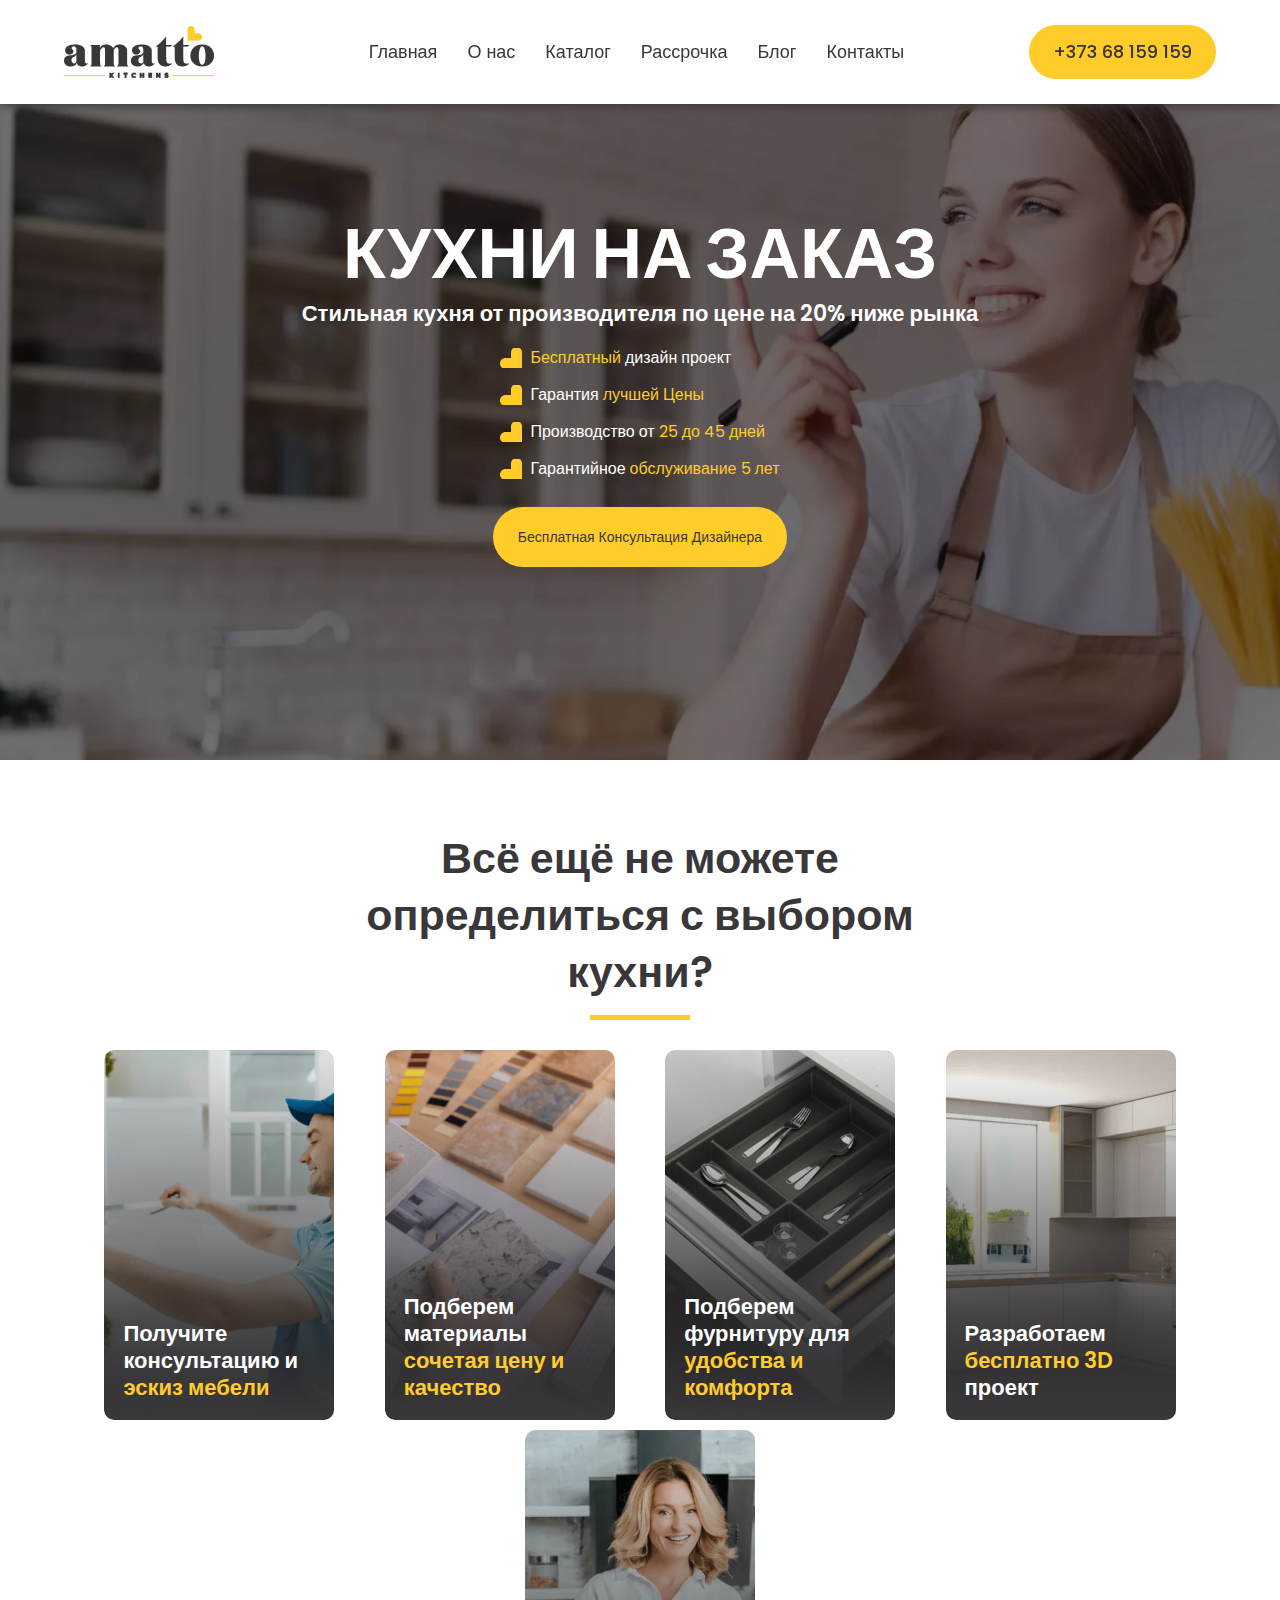
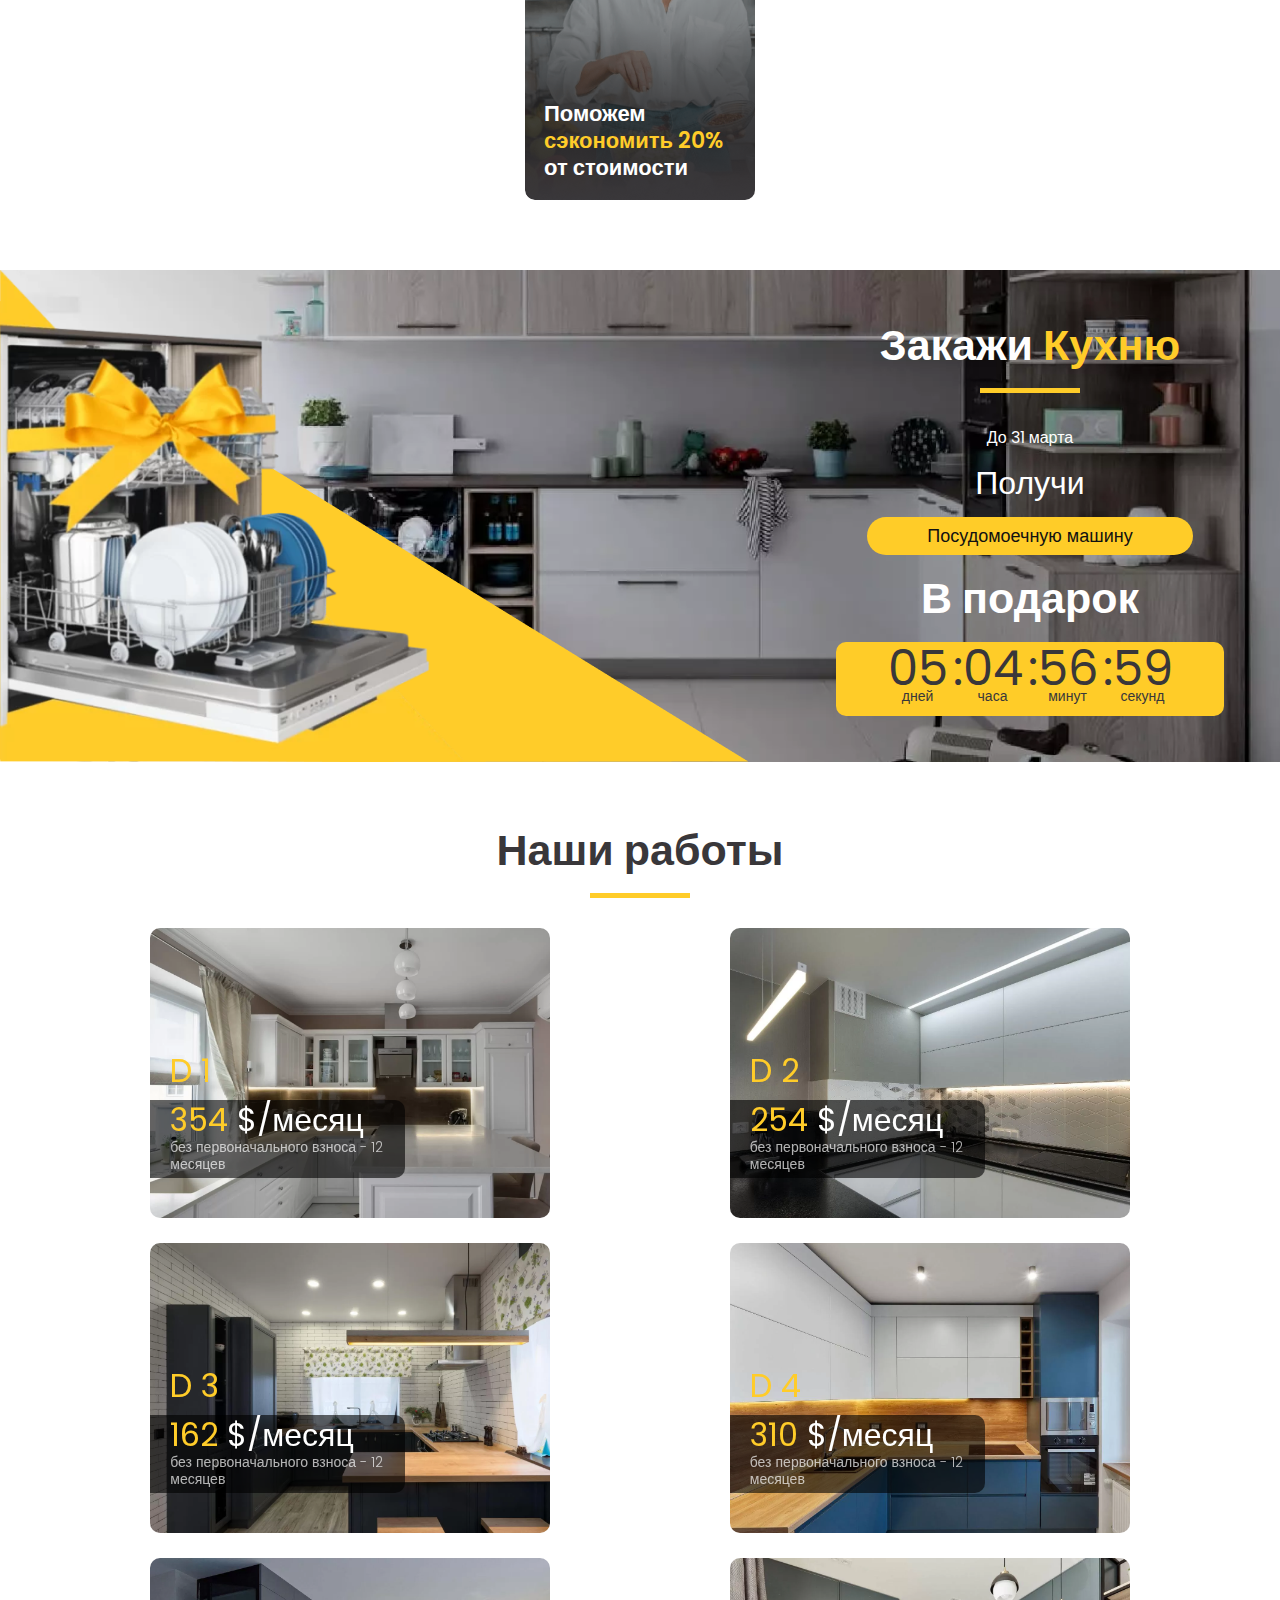
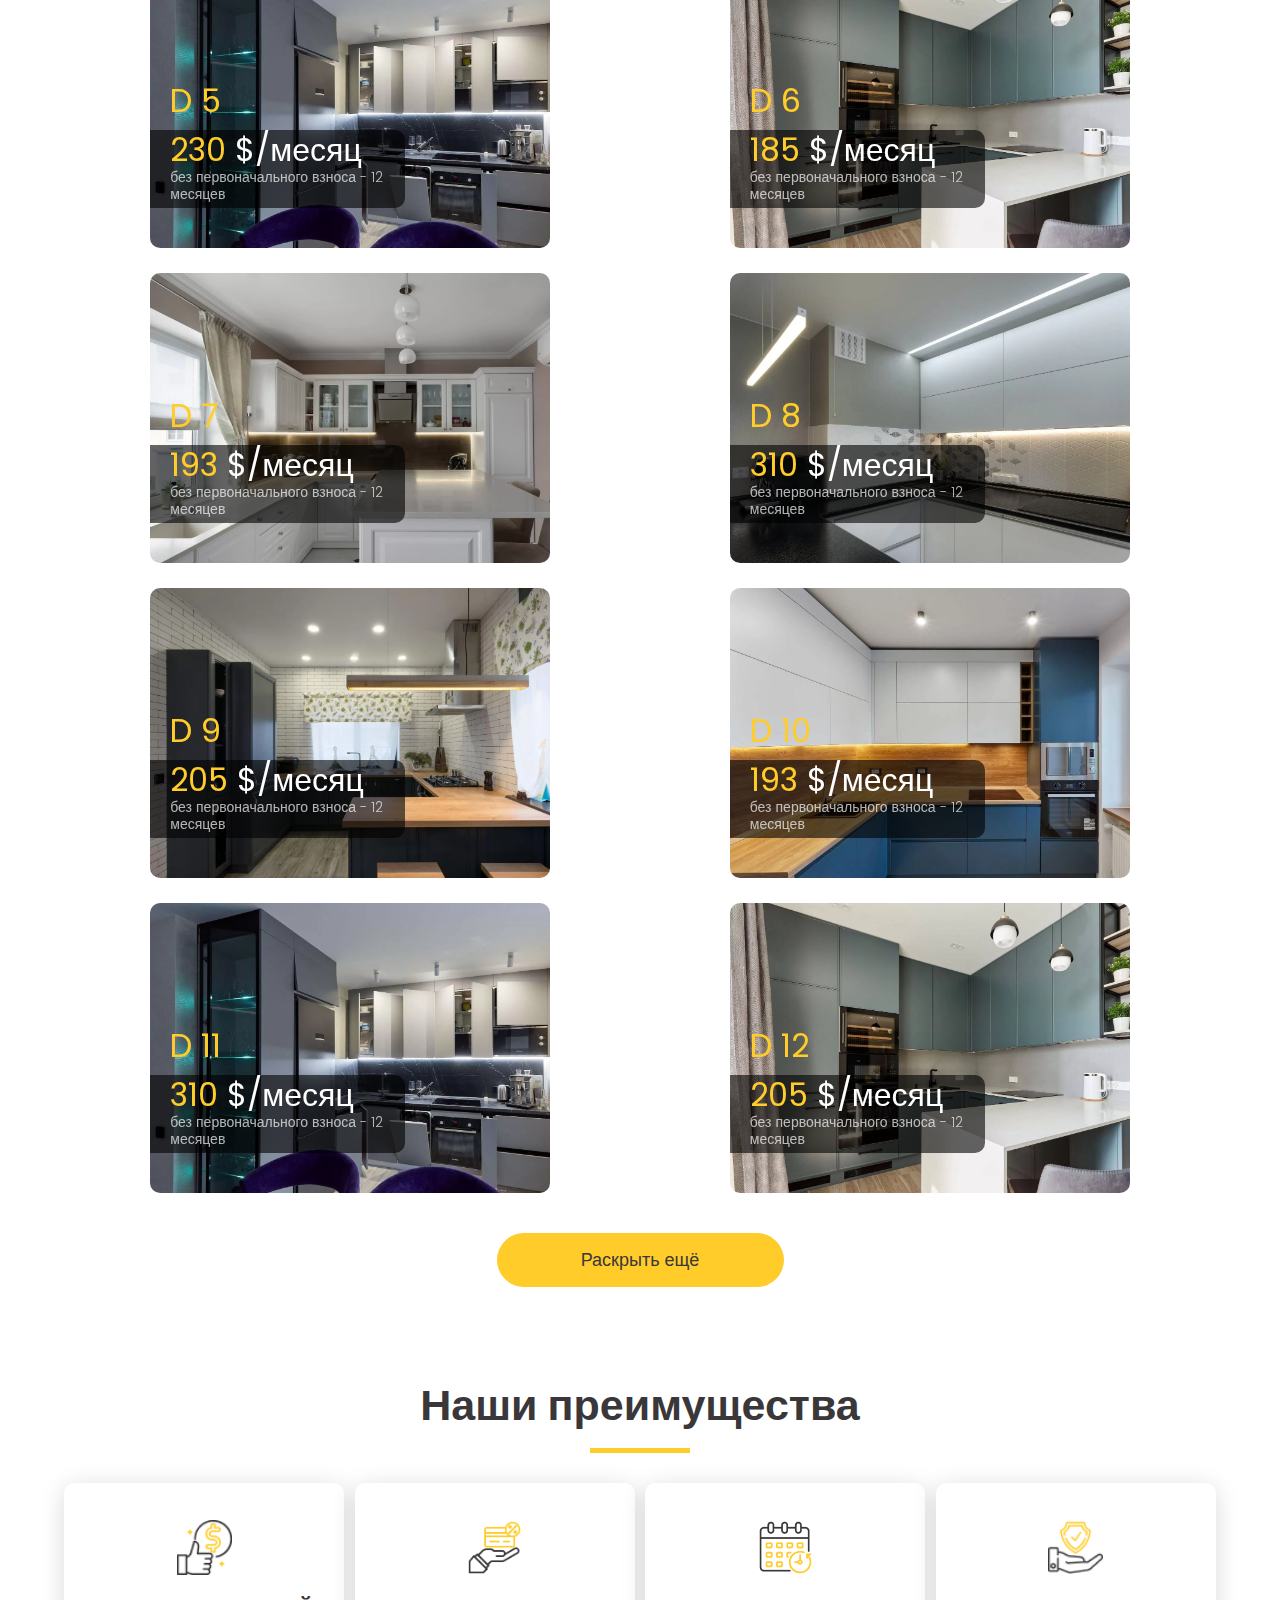
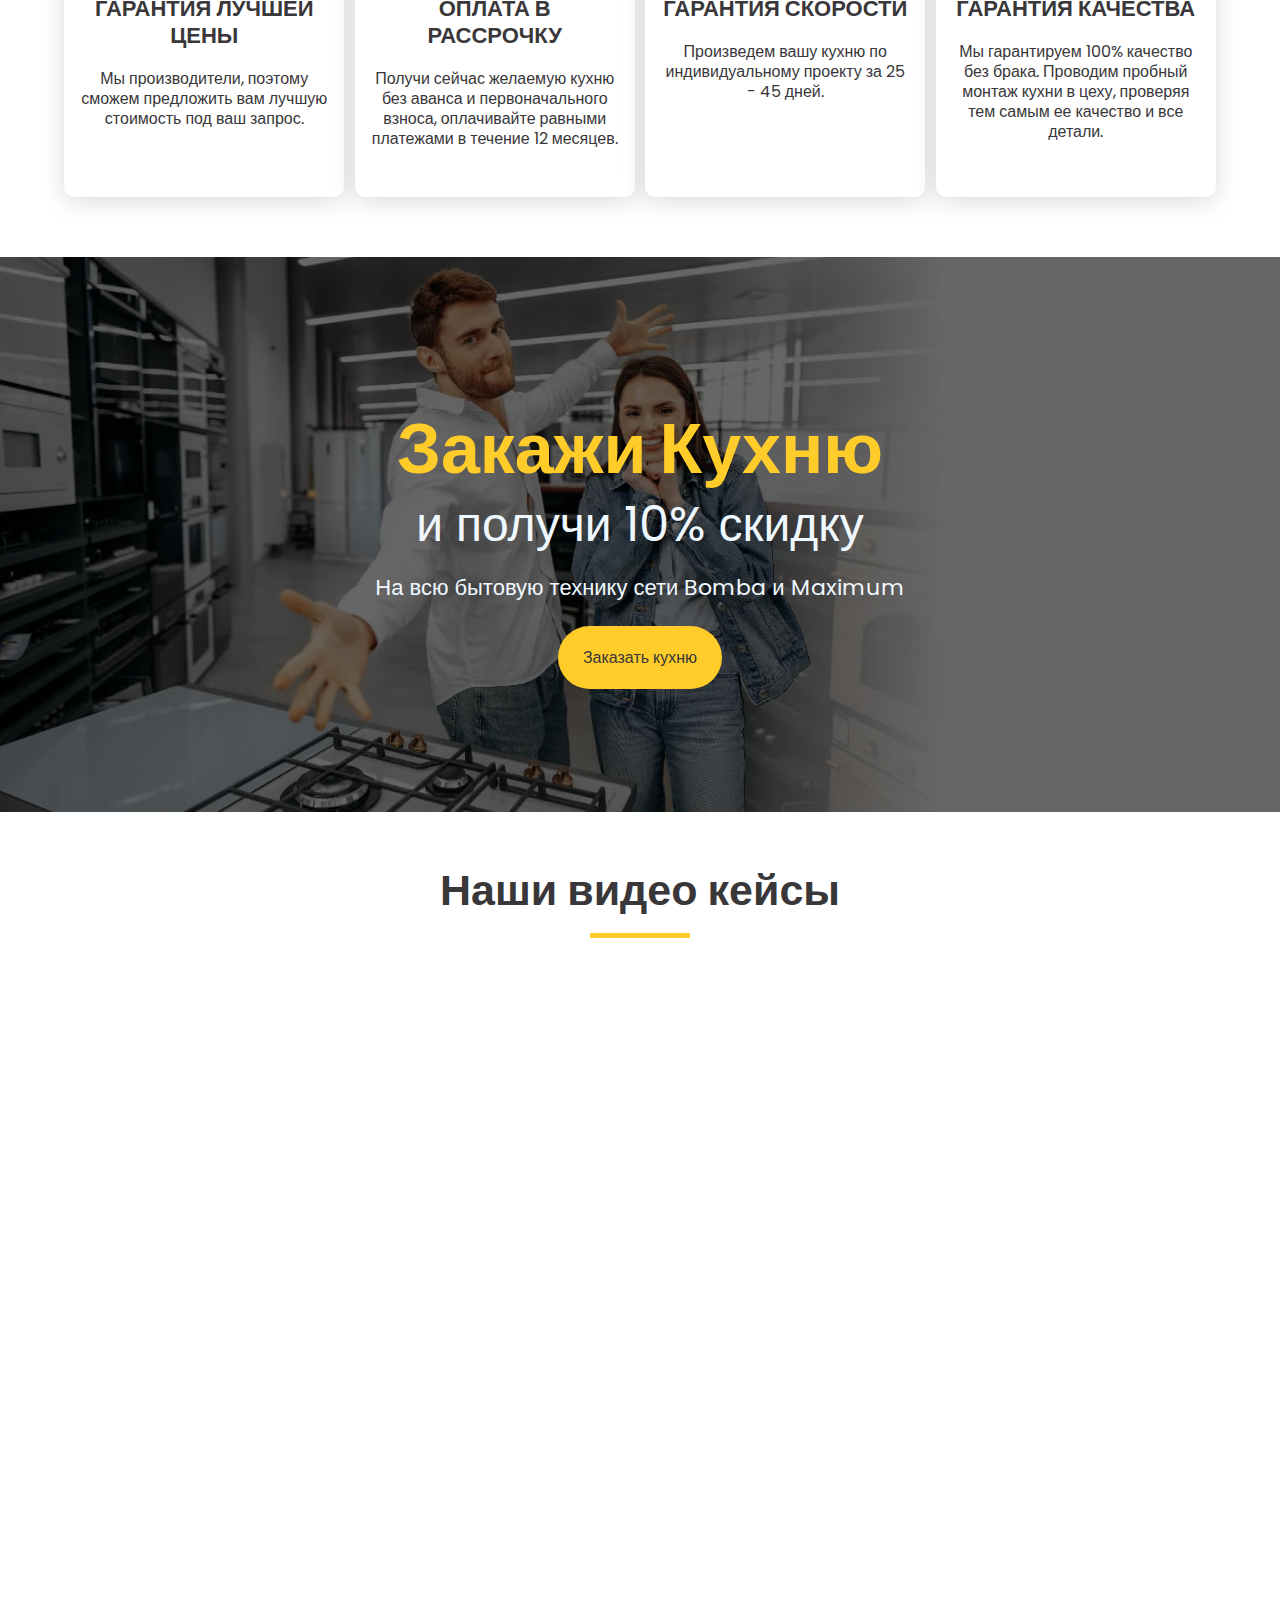
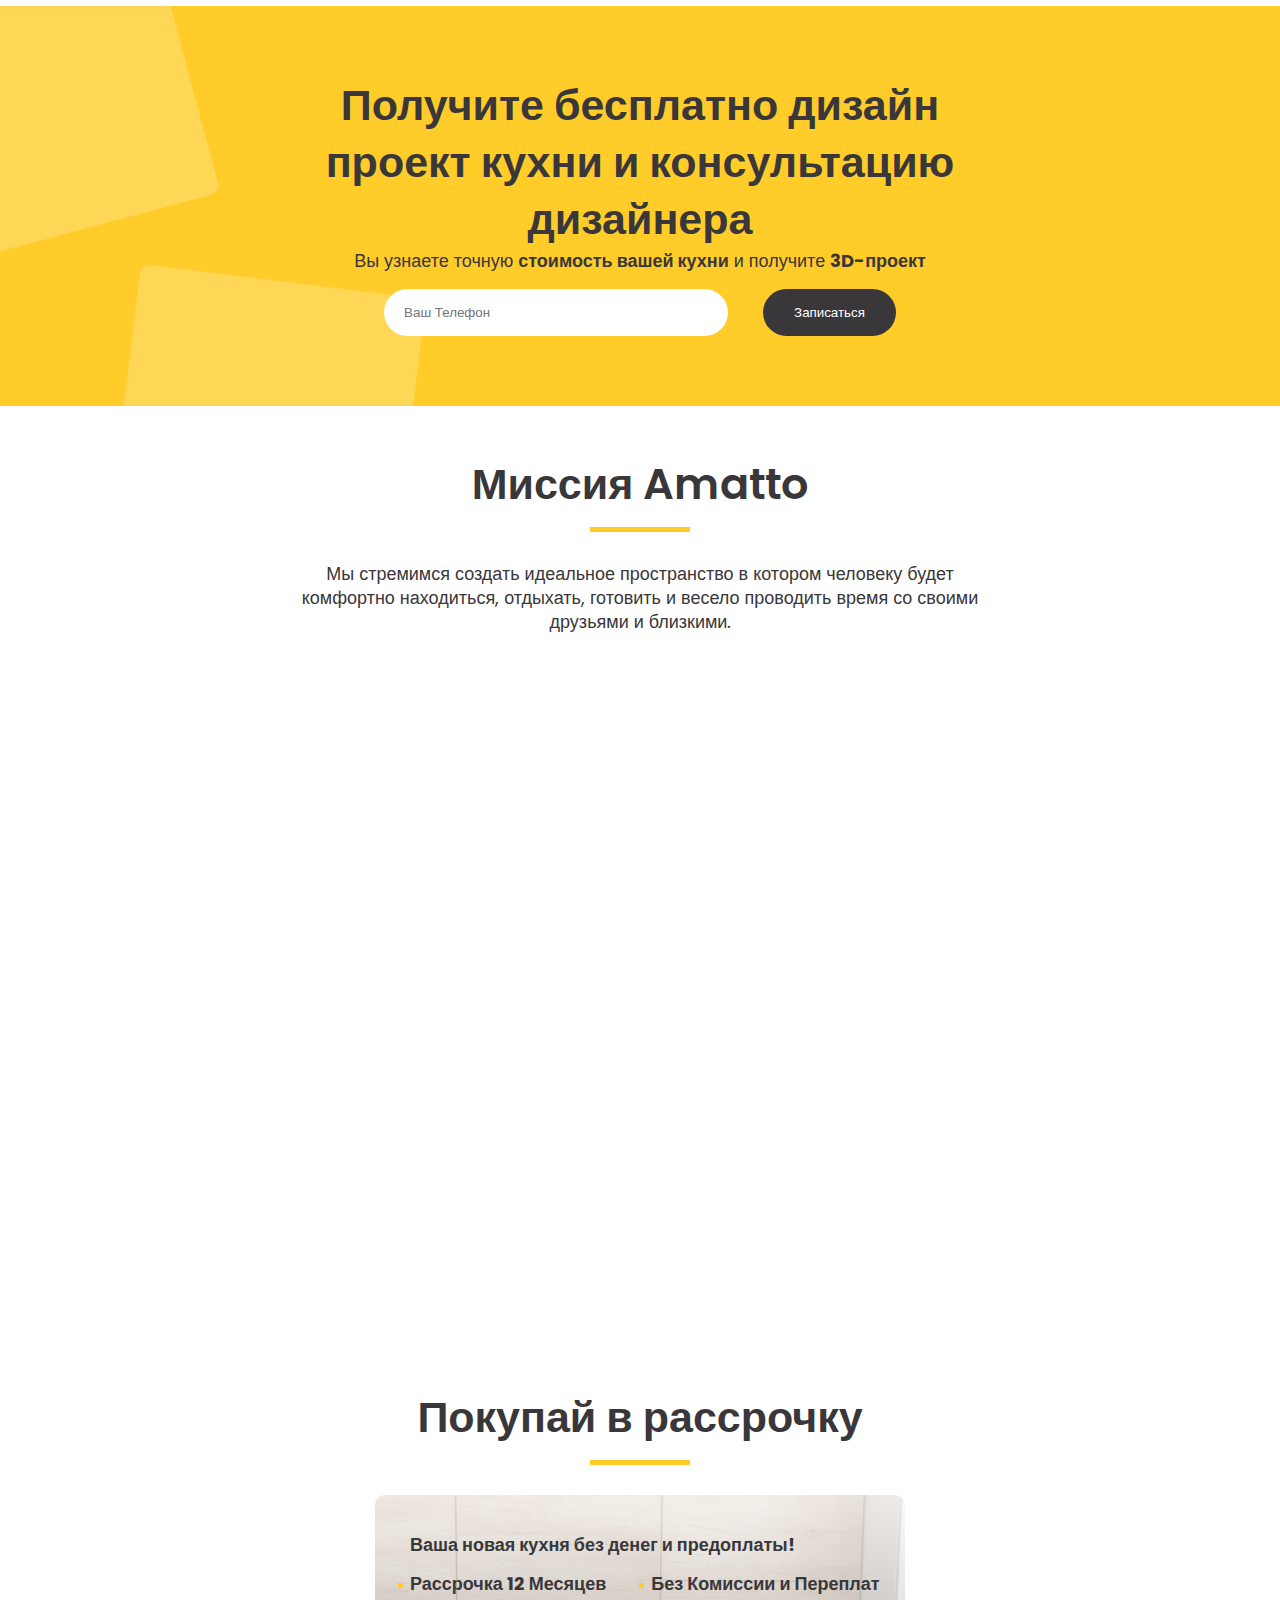
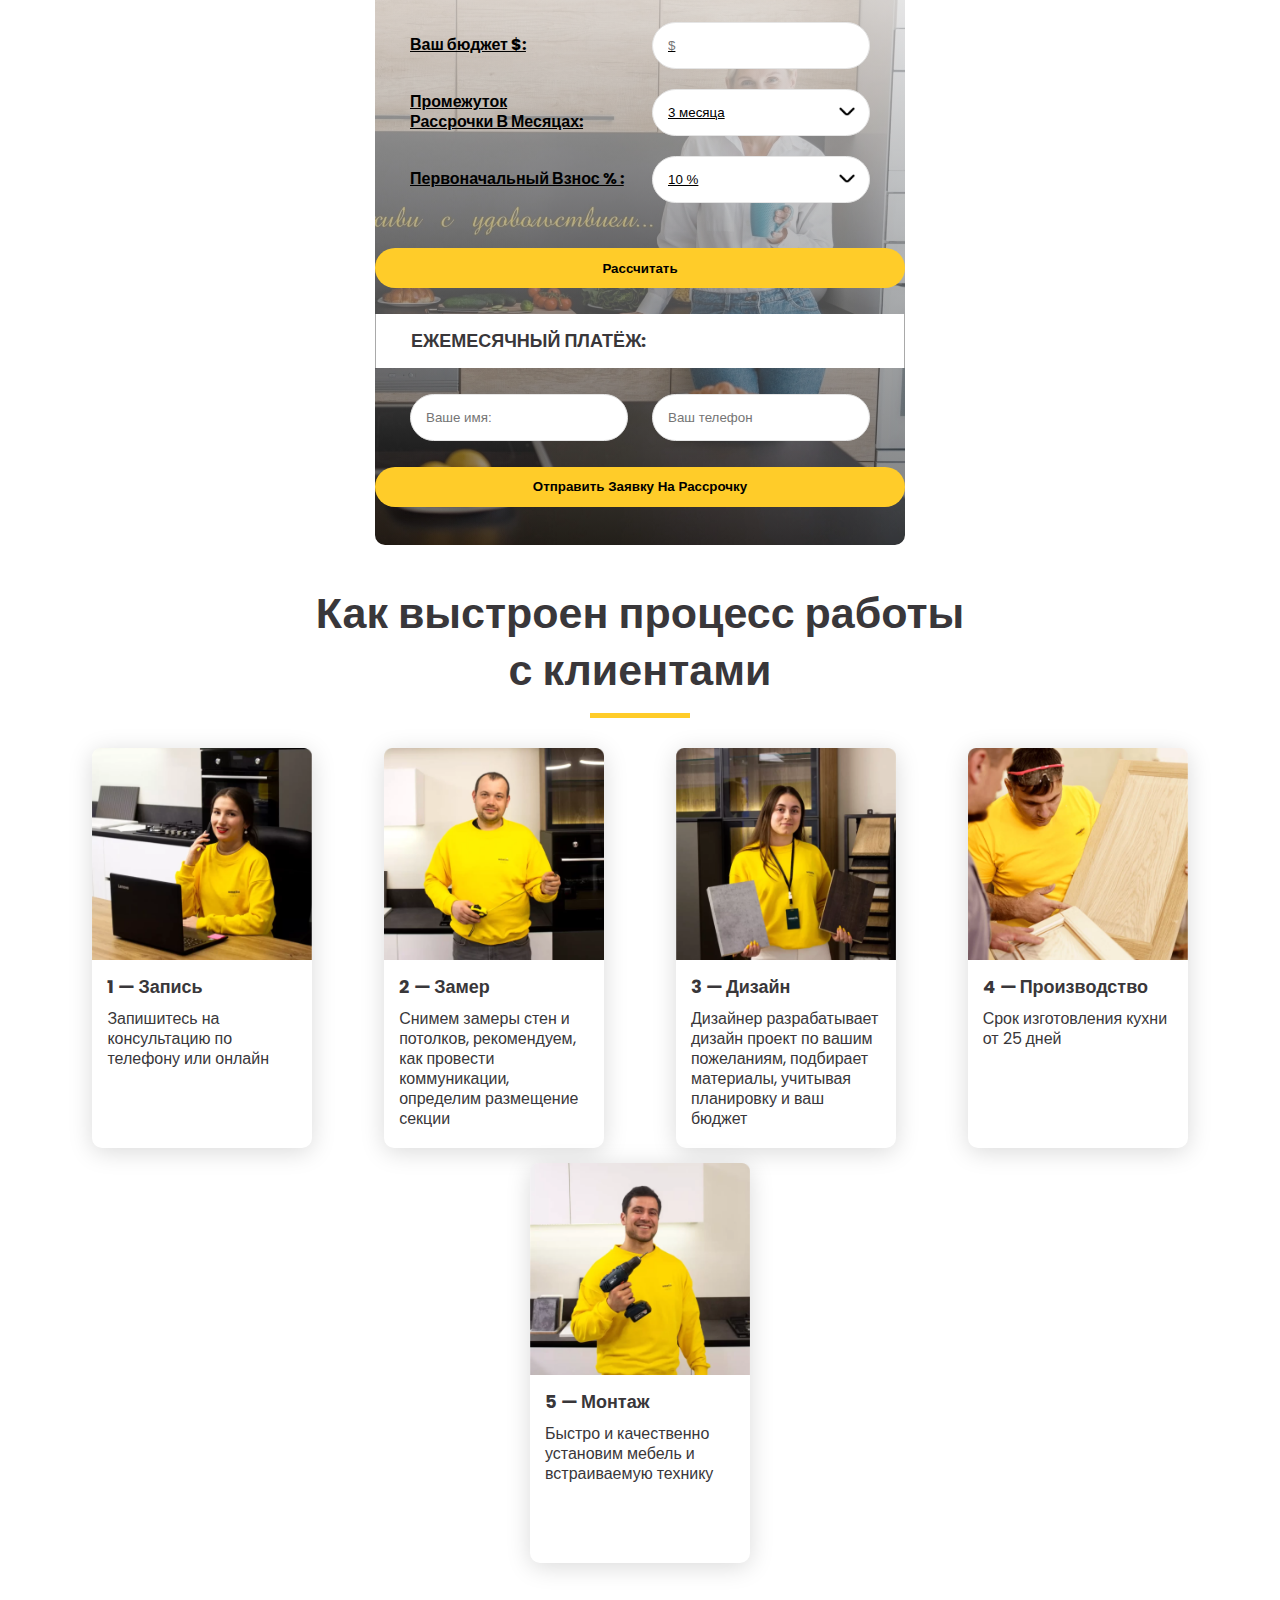
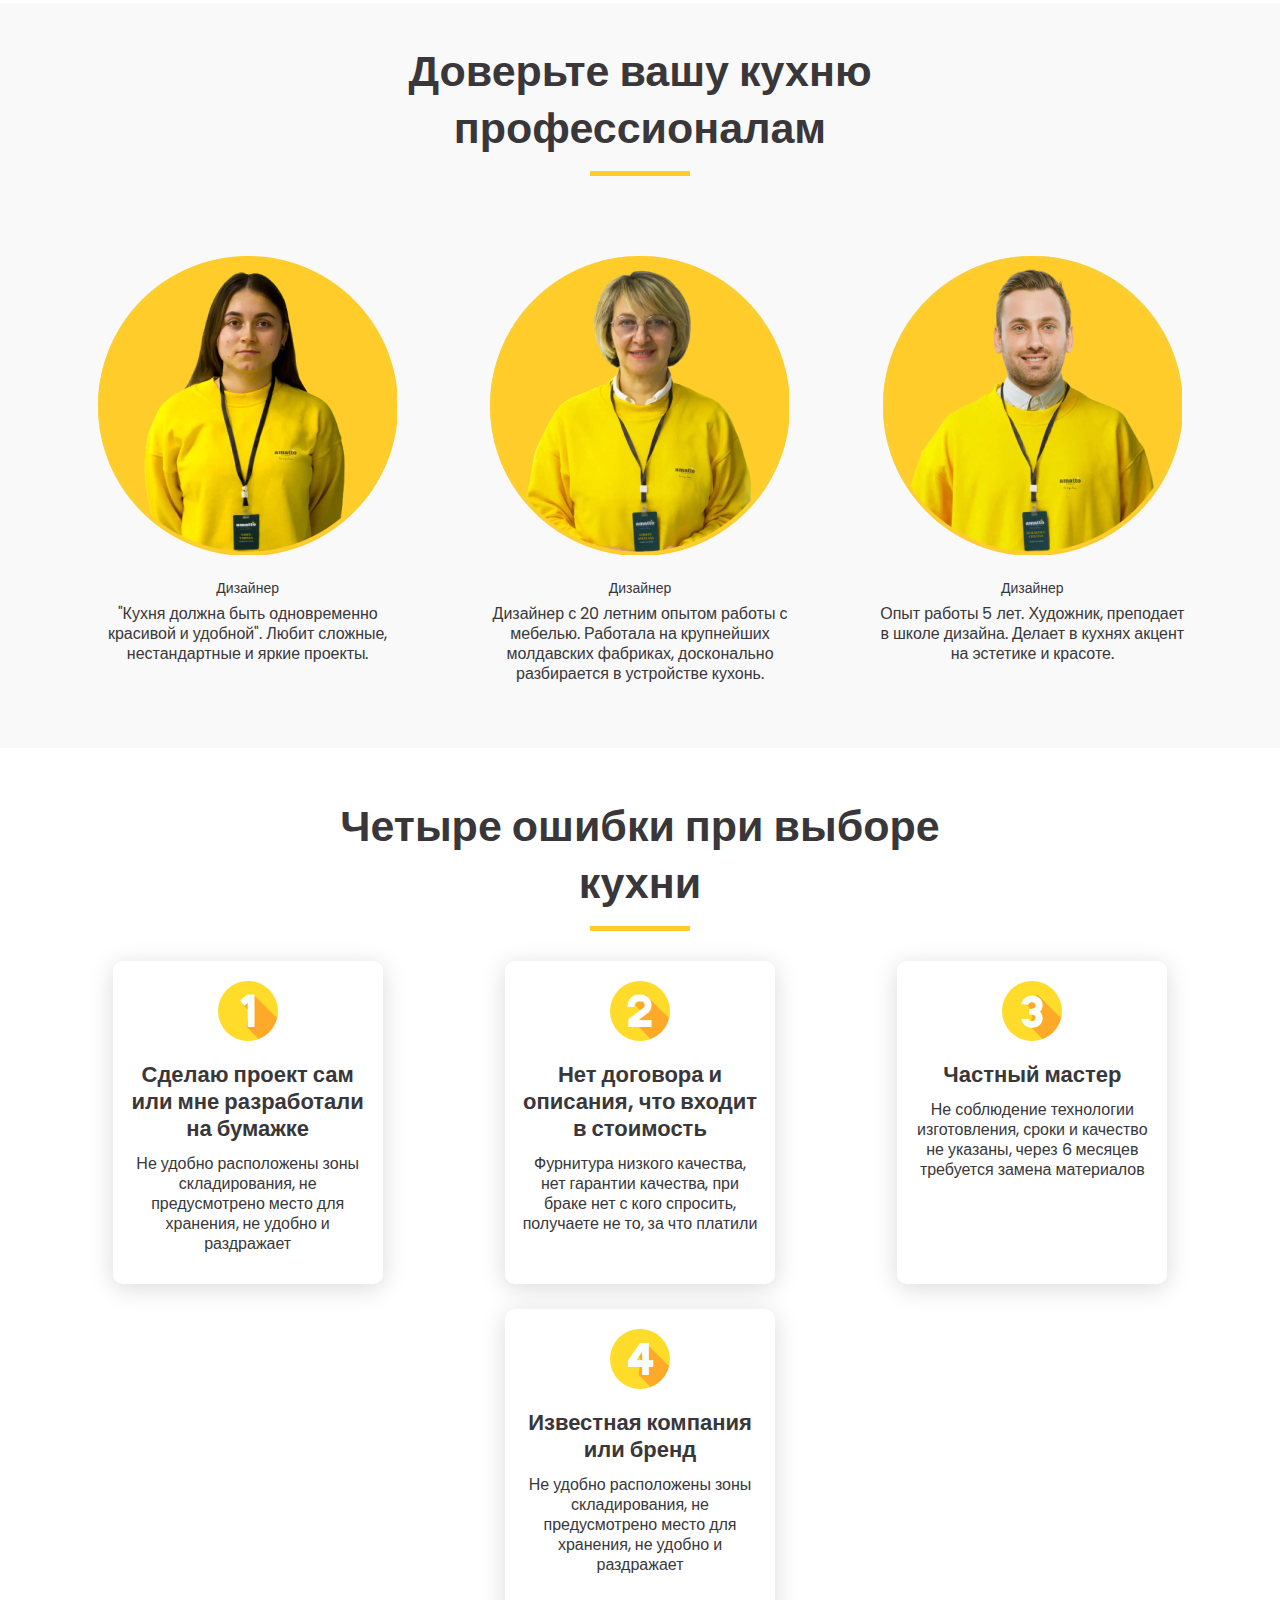
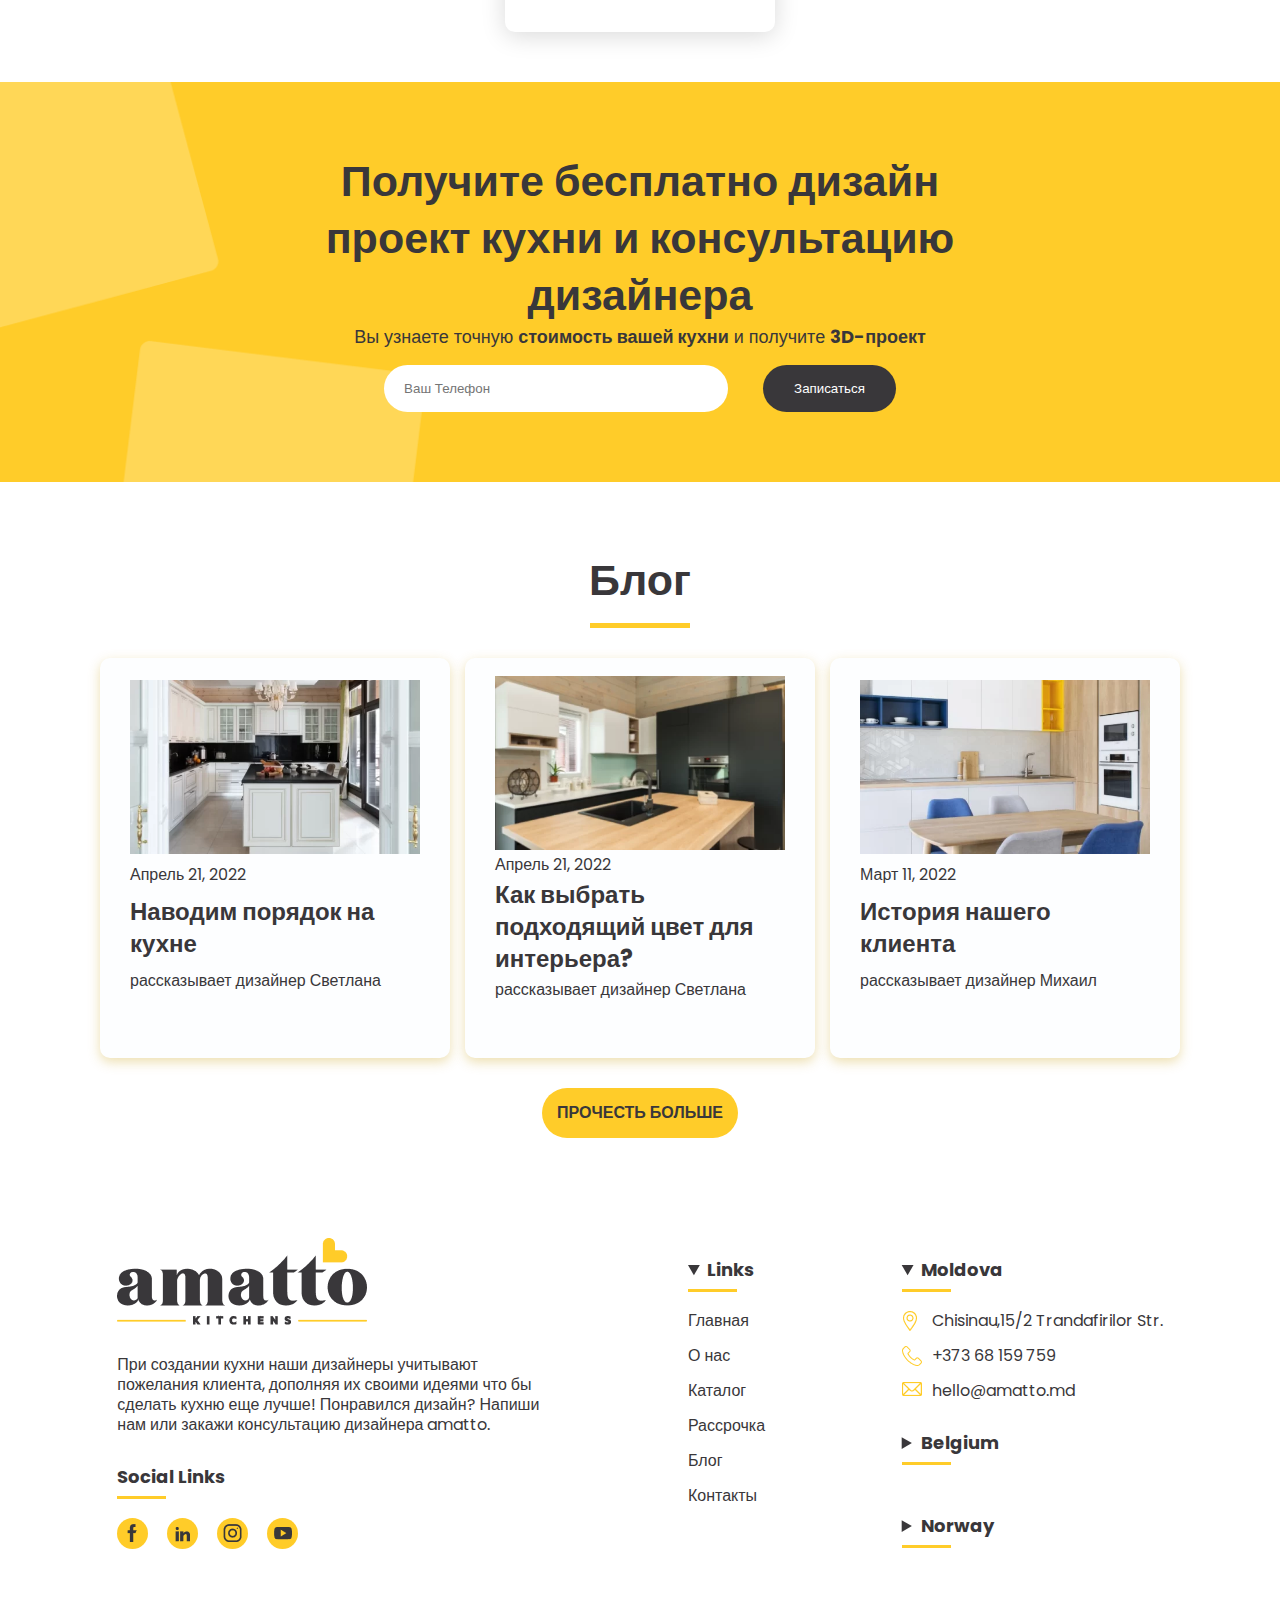
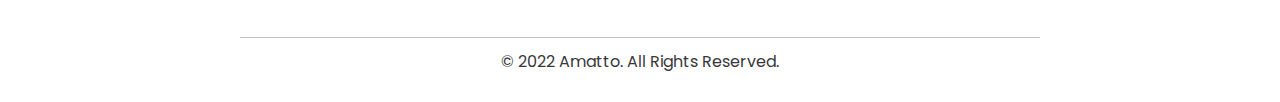
==== commit 35077e52: "Add files via upload" ====
--- a/index.html
+++ b/index.html
@@ -27,7 +27,7 @@
                         <ul class="menu__list">
                             <li><a class="menu__link" href="">Главная</a></li>
                             <li><a class="menu__link" href="#about">О нас</a></li>
-                            <li><a class="menu__link" href="">Каталог</a></li>
+                            <li><a class="menu__link" href="catalog.html">Каталог</a></li>
                             <li><a class="menu__link" href="#payment">Рассрочка</a></li>
                             <li><a class="menu__link" href="blog.html"  target="_blanc">Блог</a></li>
                             <li><a class="menu__link" href="#footer">Контакты</a></li>
@@ -477,7 +477,7 @@
             </div>
 
 
-            <button class="make__but">Раскрыть ещё</button>
+            <button class="make__but"> <a href="catalog.html">Раскрыть ещё</a> </button>
 
         </div>
 
--- a/style/style.css
+++ b/style/style.css
@@ -33,6 +33,7 @@
 }
 html,
 body {
+    font-family: 'Poppins', sans-serif;
     background-color: #ffffff;
     height: 100%;
     line-height: 20px;
@@ -85,7 +86,7 @@
     font-weight: 600;
 }
 h6 {
-    font-size: 20px;
+    font-size: 18px;
     line-height: 24px;
     font-weight: 400;
 }
@@ -141,7 +142,7 @@
 .menu__link {
     position: relative;
     font-size: 18px;
-    font-weight: 560;
+    font-weight: 500;
     /* озможно переделать???????????????? */
 }
 .menu__link:hover{
@@ -623,6 +624,8 @@
     font-weight: 700;
     padding: 10px 15px;
     border-radius: 10px;
+    width: 90px;
+    text-align: center;
 }
 .back__cont {
     background-color: #FFCC29;
@@ -850,6 +853,9 @@
     padding: 70px 0;
     height: 100%;
 }
+.advice__info h6 {
+    margin-bottom: 15px;
+}
 .advice__note {
     display: flex;
     gap: 35px;
@@ -982,9 +988,10 @@
    
 }
 
+
 .payment__calc h6 {
     font-weight: 700;
-    padding: 0 0 0 35px;
+    padding: 0 10px 0 35px;
 }
 
 .payment__calc-info h6:before {
@@ -1059,8 +1066,9 @@
 .client__item__info {
     padding: 15px;
 }
-.client__item__info h5 {
-    margin-bottom: 15px;
+.client__item__info h6 {
+    margin-bottom: 10px;
+    font-weight: 700;
 }
 
 
@@ -1140,7 +1148,7 @@
     background: #FFFFFF;
     box-shadow: 0px 4px 25px rgba(0, 0, 0, 0.15);
     border-radius: 10px;
-    padding: 30px 16px;
+    padding: 20px 16px;
     cursor: pointer;
     /* display: flex;
     flex-direction: column;
@@ -1461,4 +1469,4 @@
   
 
 /*ССЫЛКИ
- https://vertex-academy.com/tutorials/ru/ssylki/ */+ https://vertex-academy.com/tutorials/ru/ssylki/ */
--- a/style/media.css
+++ b/style/media.css
@@ -37,8 +37,8 @@
     }
     .payment__form p {
         font-weight: 700;
-        color: #000000;
-        font-size: 18px;
+         color: #000000;
+        /*font-size: 18px; */
         text-decoration: underline;
     }
     .payment__calc-total {
@@ -243,7 +243,7 @@
         padding: 0 10px;
     }
     #total {
-        width: 100px;
+        width: 130px;
     }
     .payment__form *{
         display: flex;
@@ -283,7 +283,7 @@
     .footer__nav {
         display: flex;
         gap: 10px;
-        justify-content: space-between;
+        justify-content: space-evenly;
         flex-wrap: wrap;
     }
     .footer__logo {
@@ -338,10 +338,21 @@
     }
     .make__item {
         width: 300px;
-        height: 250px;
+        height: 280px;
+    }
+    .back__price p {
+    
+        padding: 5px 5px;
+        
+    }
+    .back__cont {
+        padding: 10px;
     }
     .order__time {
         width: 300px;
+    }
+    .pop_upFin_body h2 {
+        font-size: 45px;
     }
     
 }
@@ -360,8 +371,15 @@
     .advice__note input {
         width: 280px;
 }
+.designed {
+    display: flex;
+    flex-wrap: wrap;
+    align-items: center;
+    justify-content: center;
+    text-align: center;
+}
 .pop_but {
-    padding: 10px;
+    padding:  10px 5px;
 }
 .order__info h6 {
     padding: 10px;
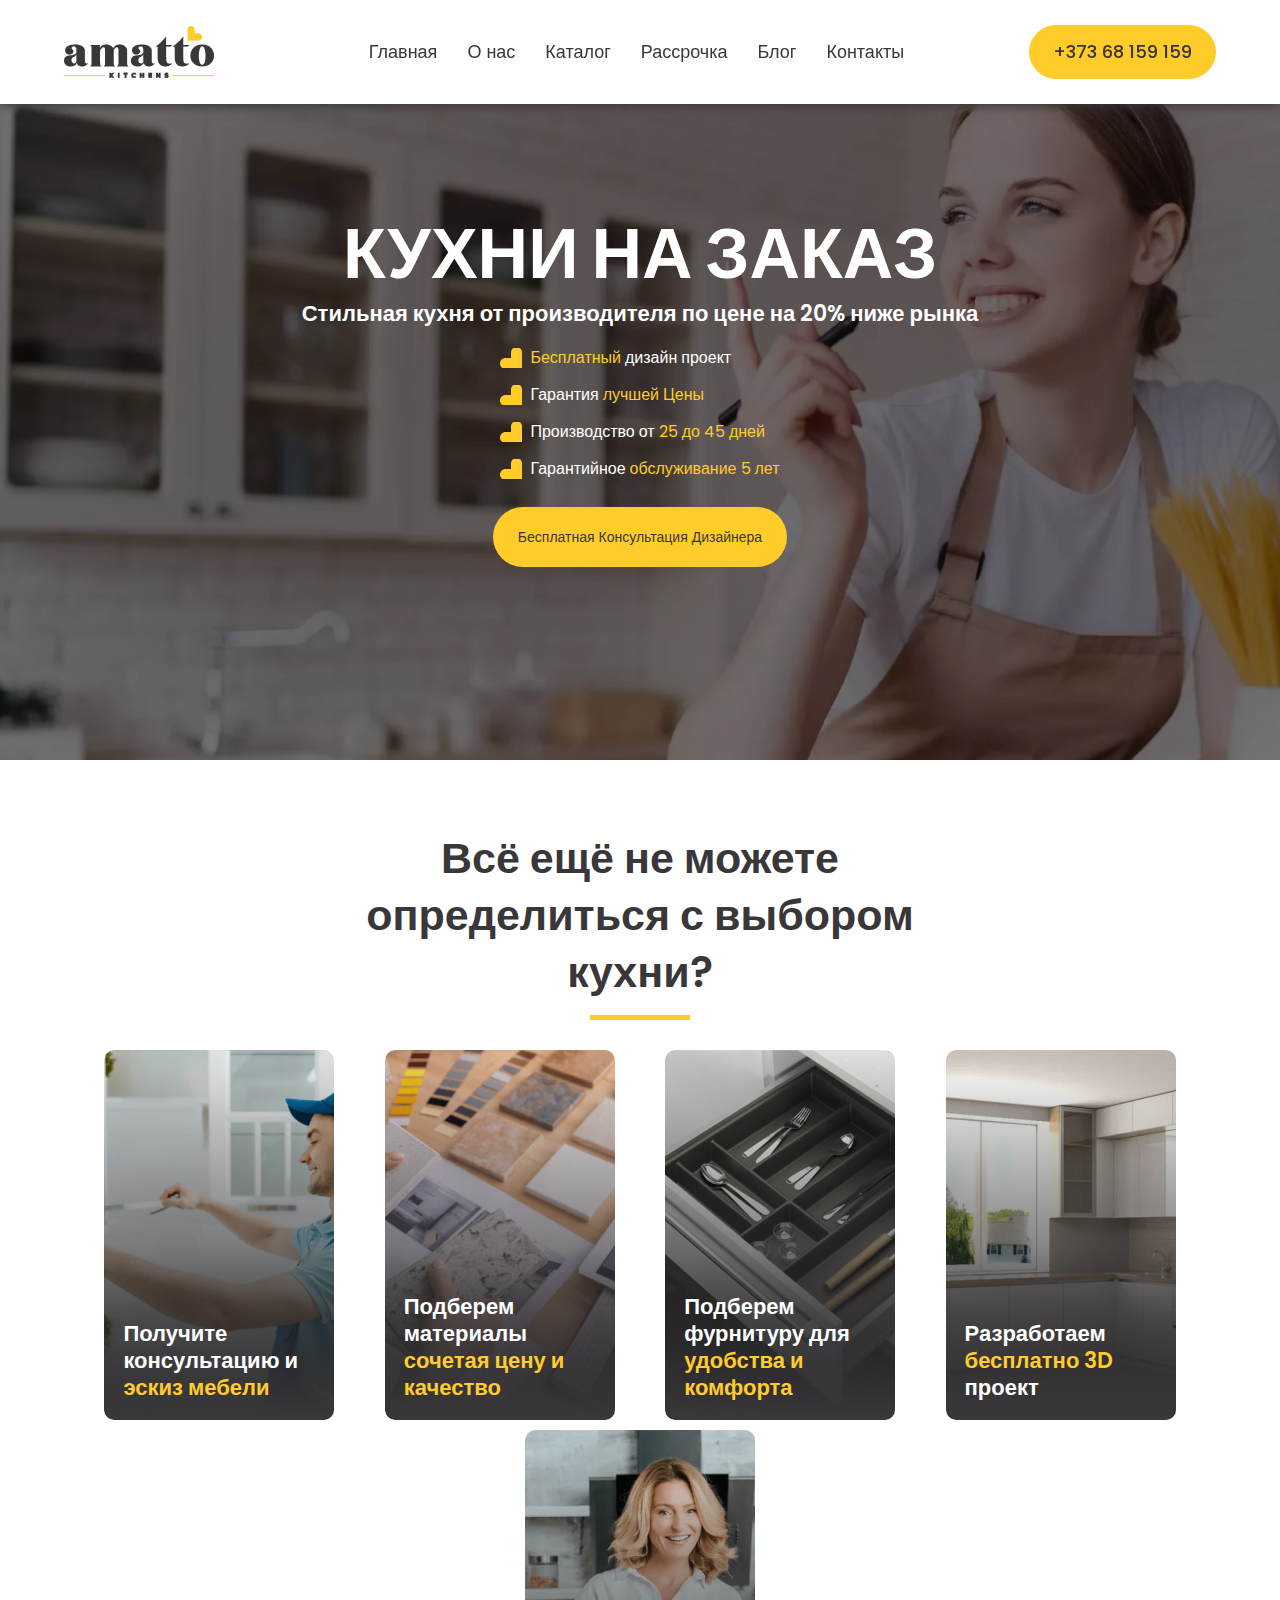
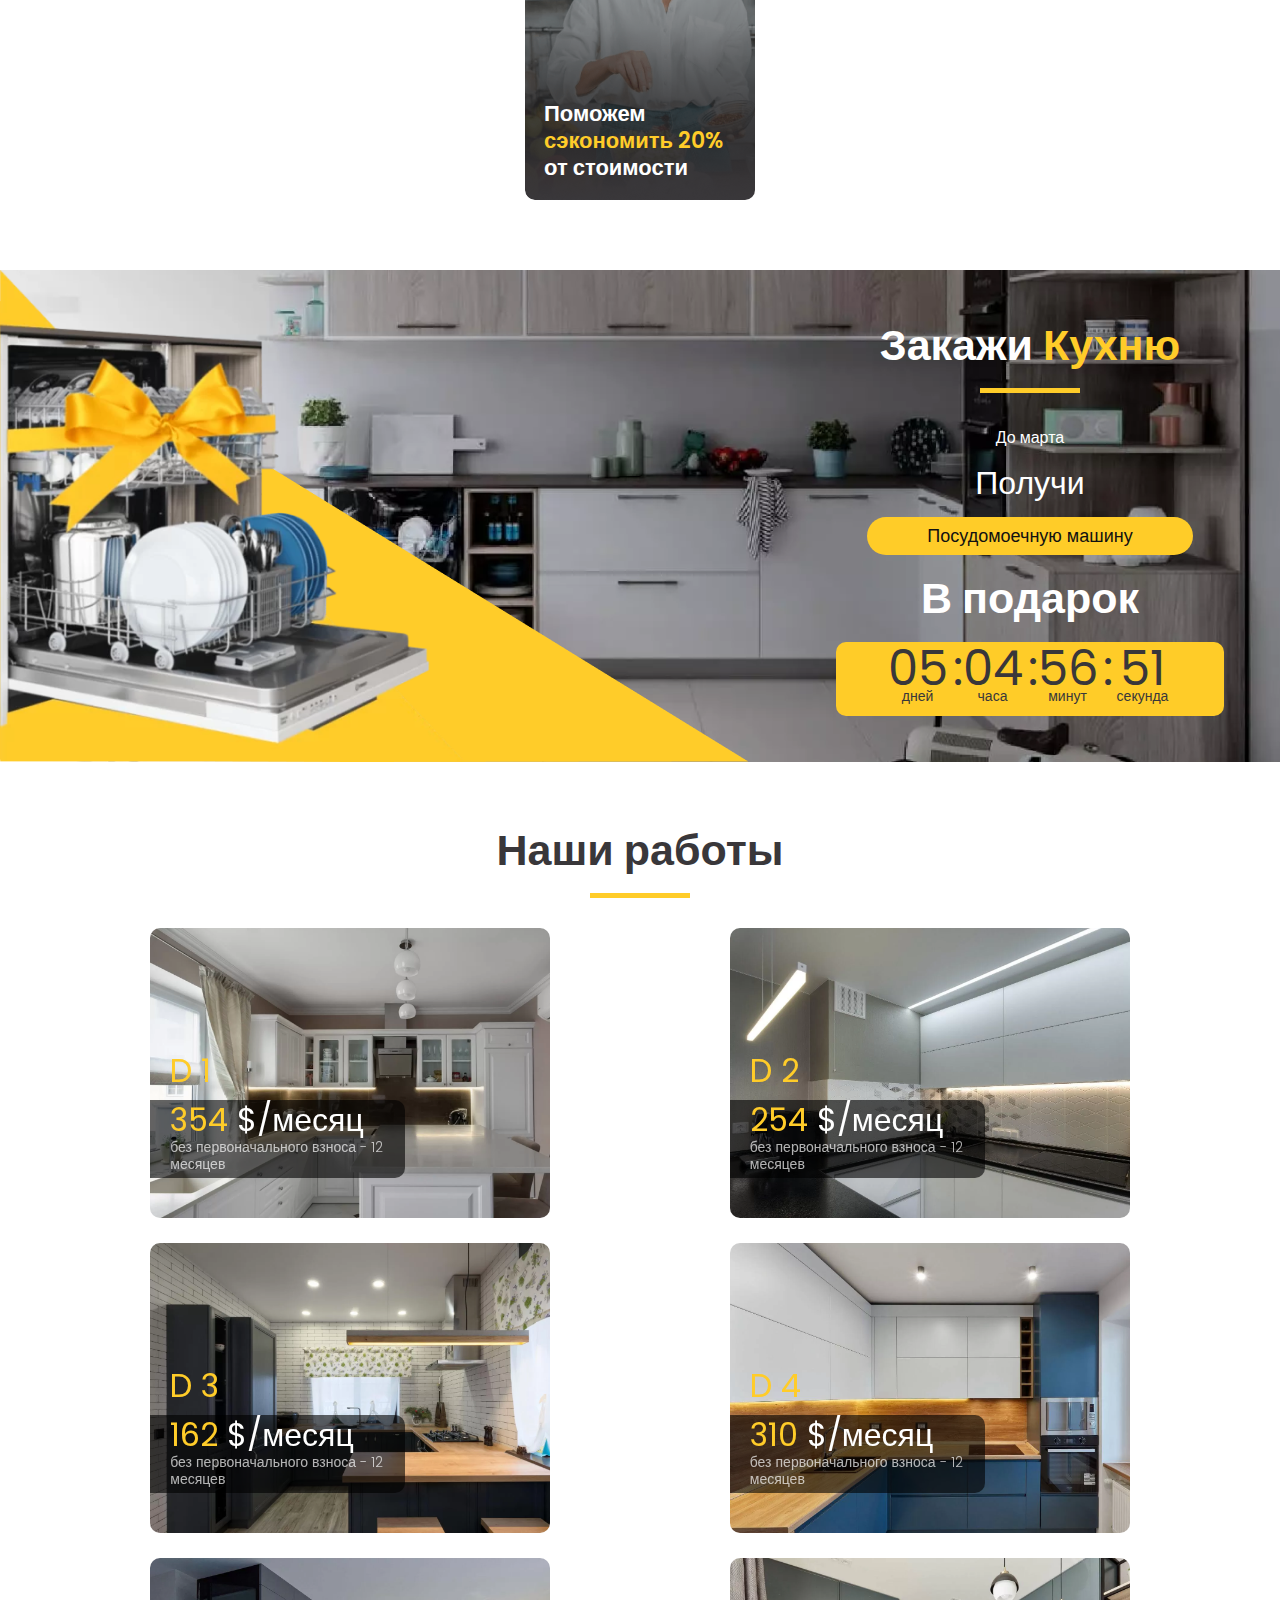
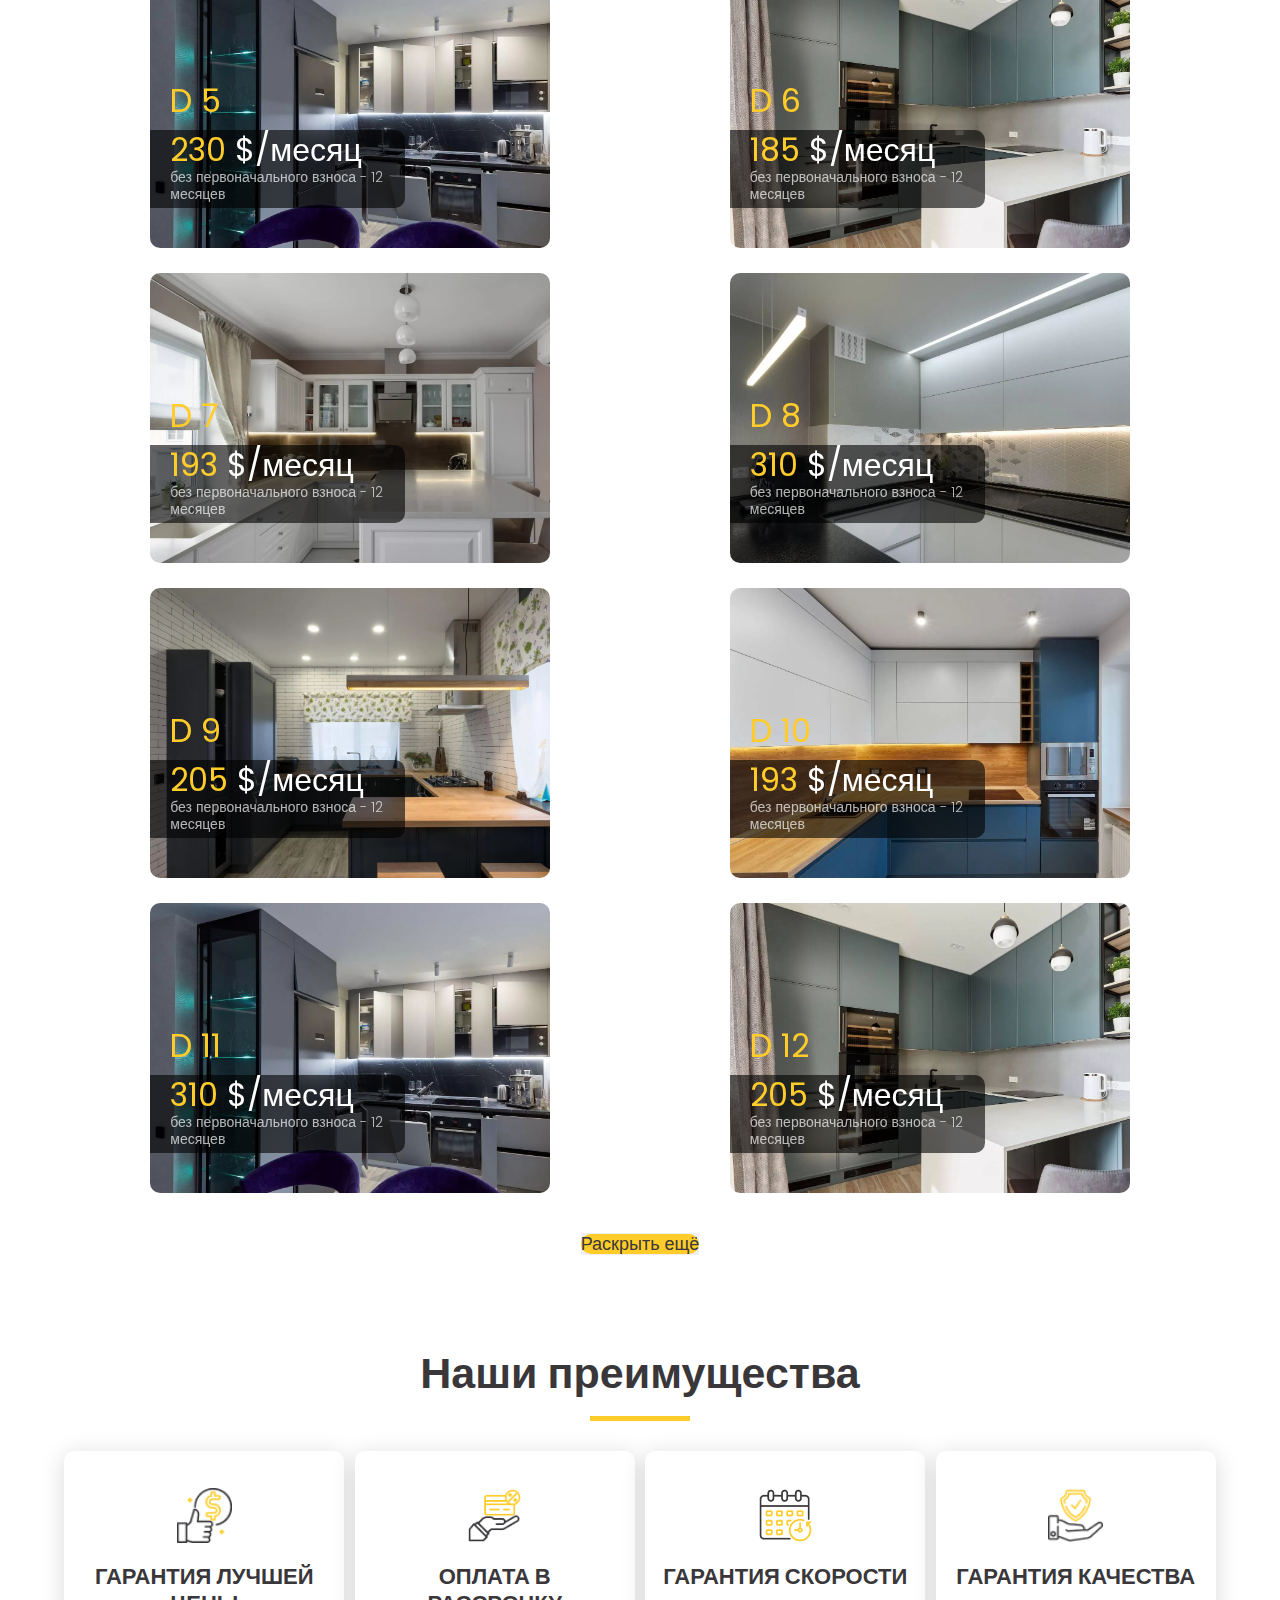
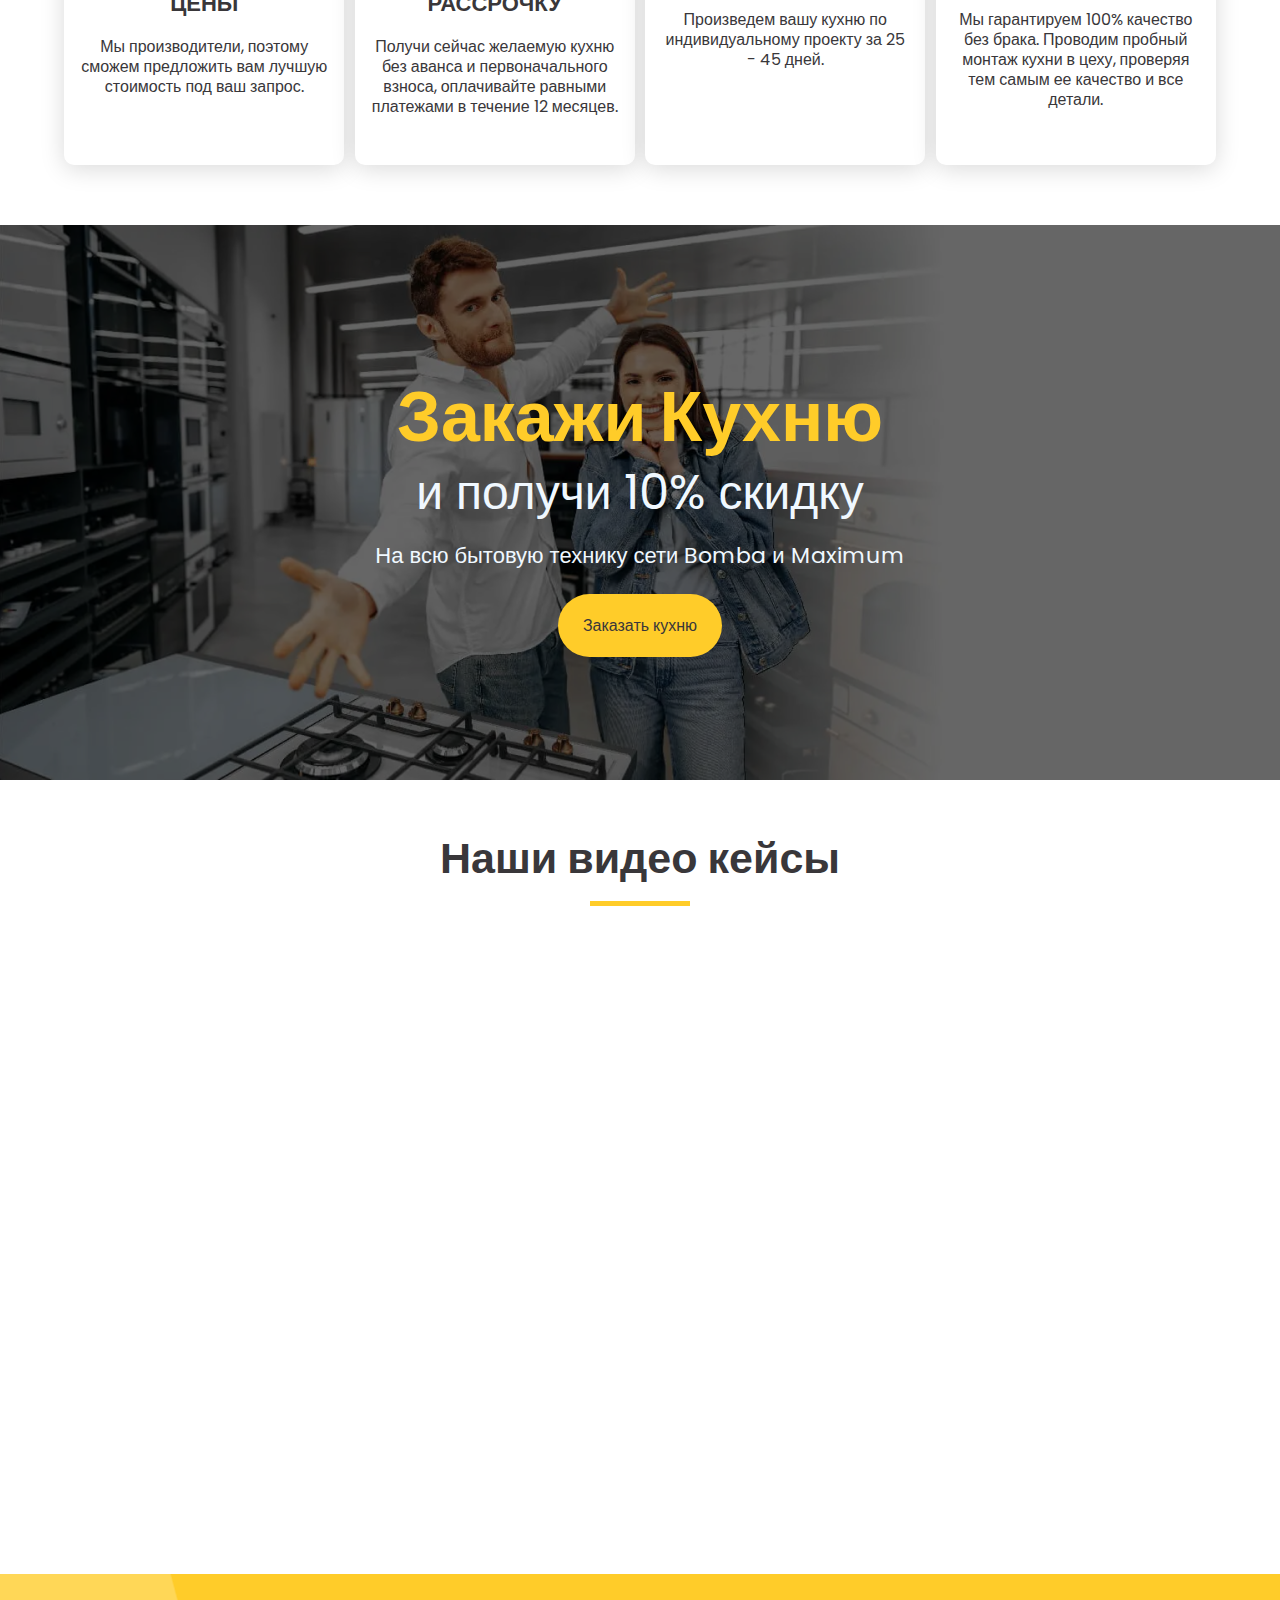
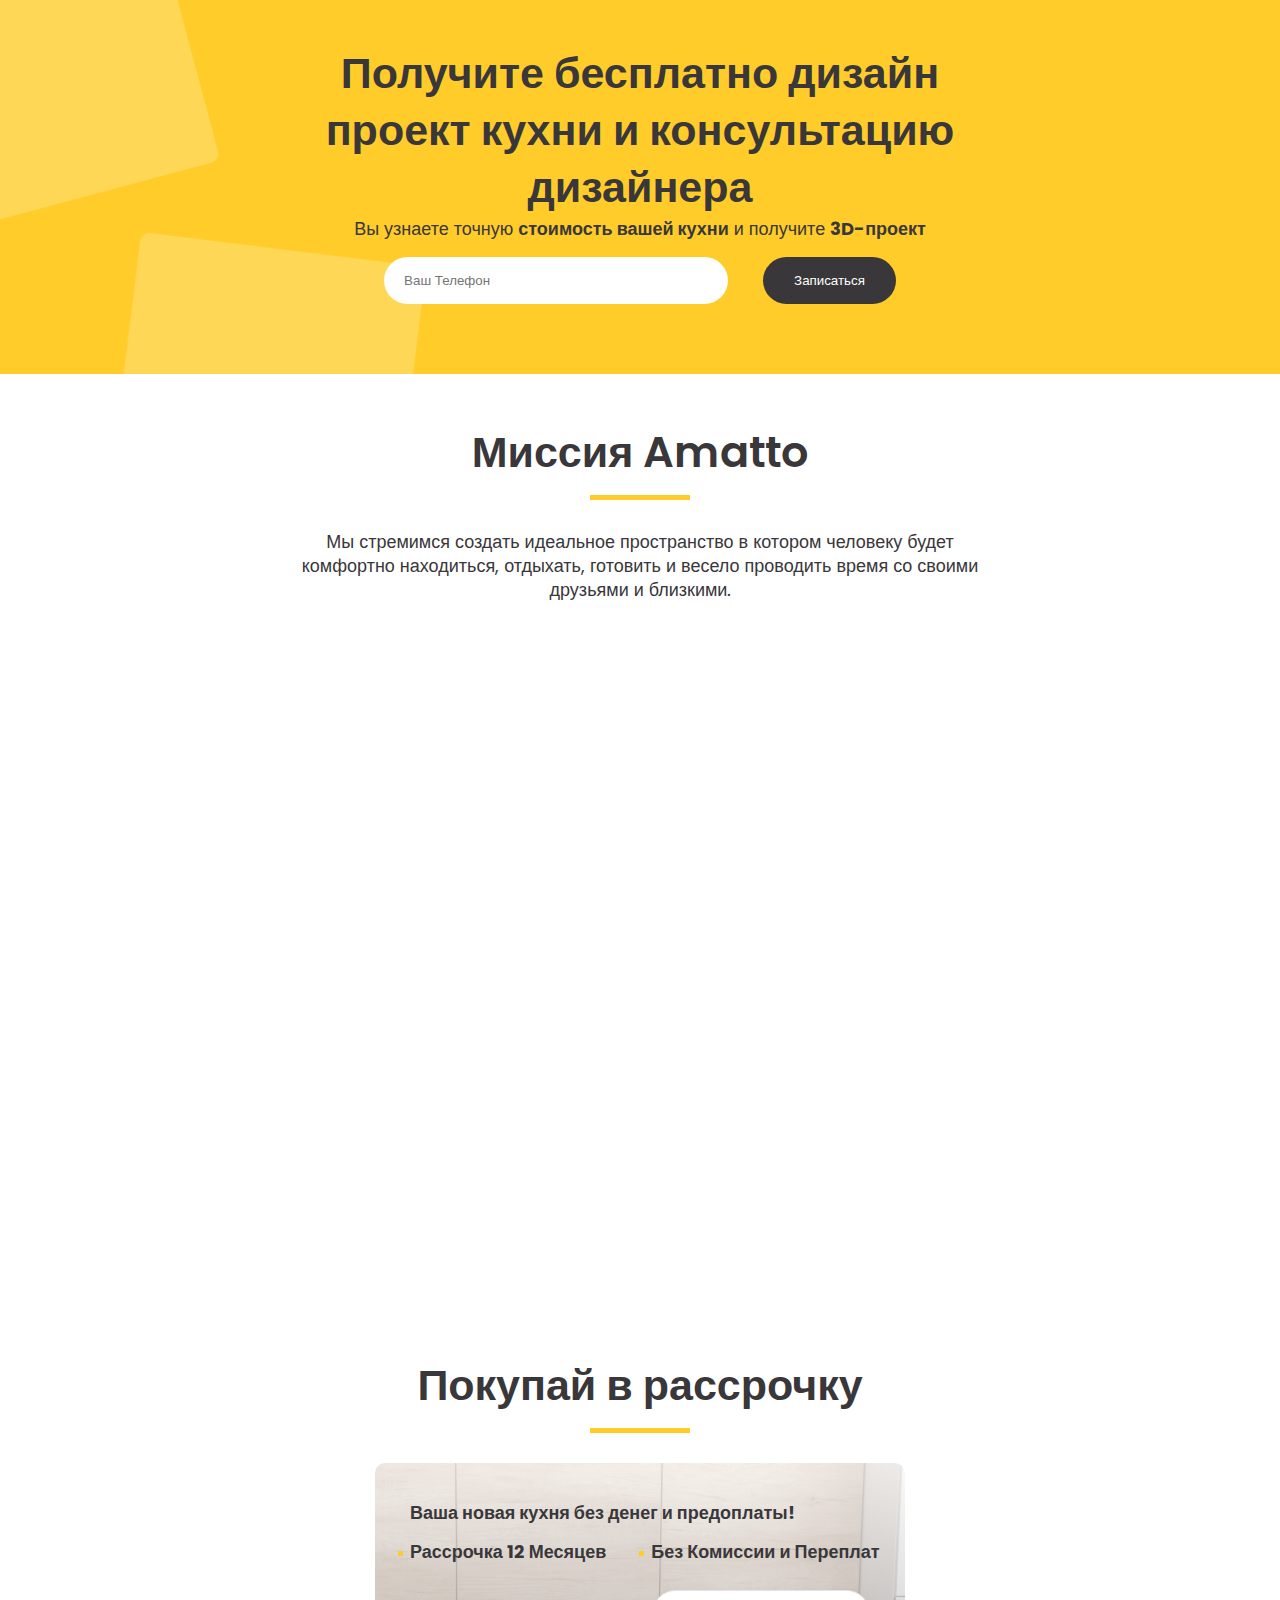
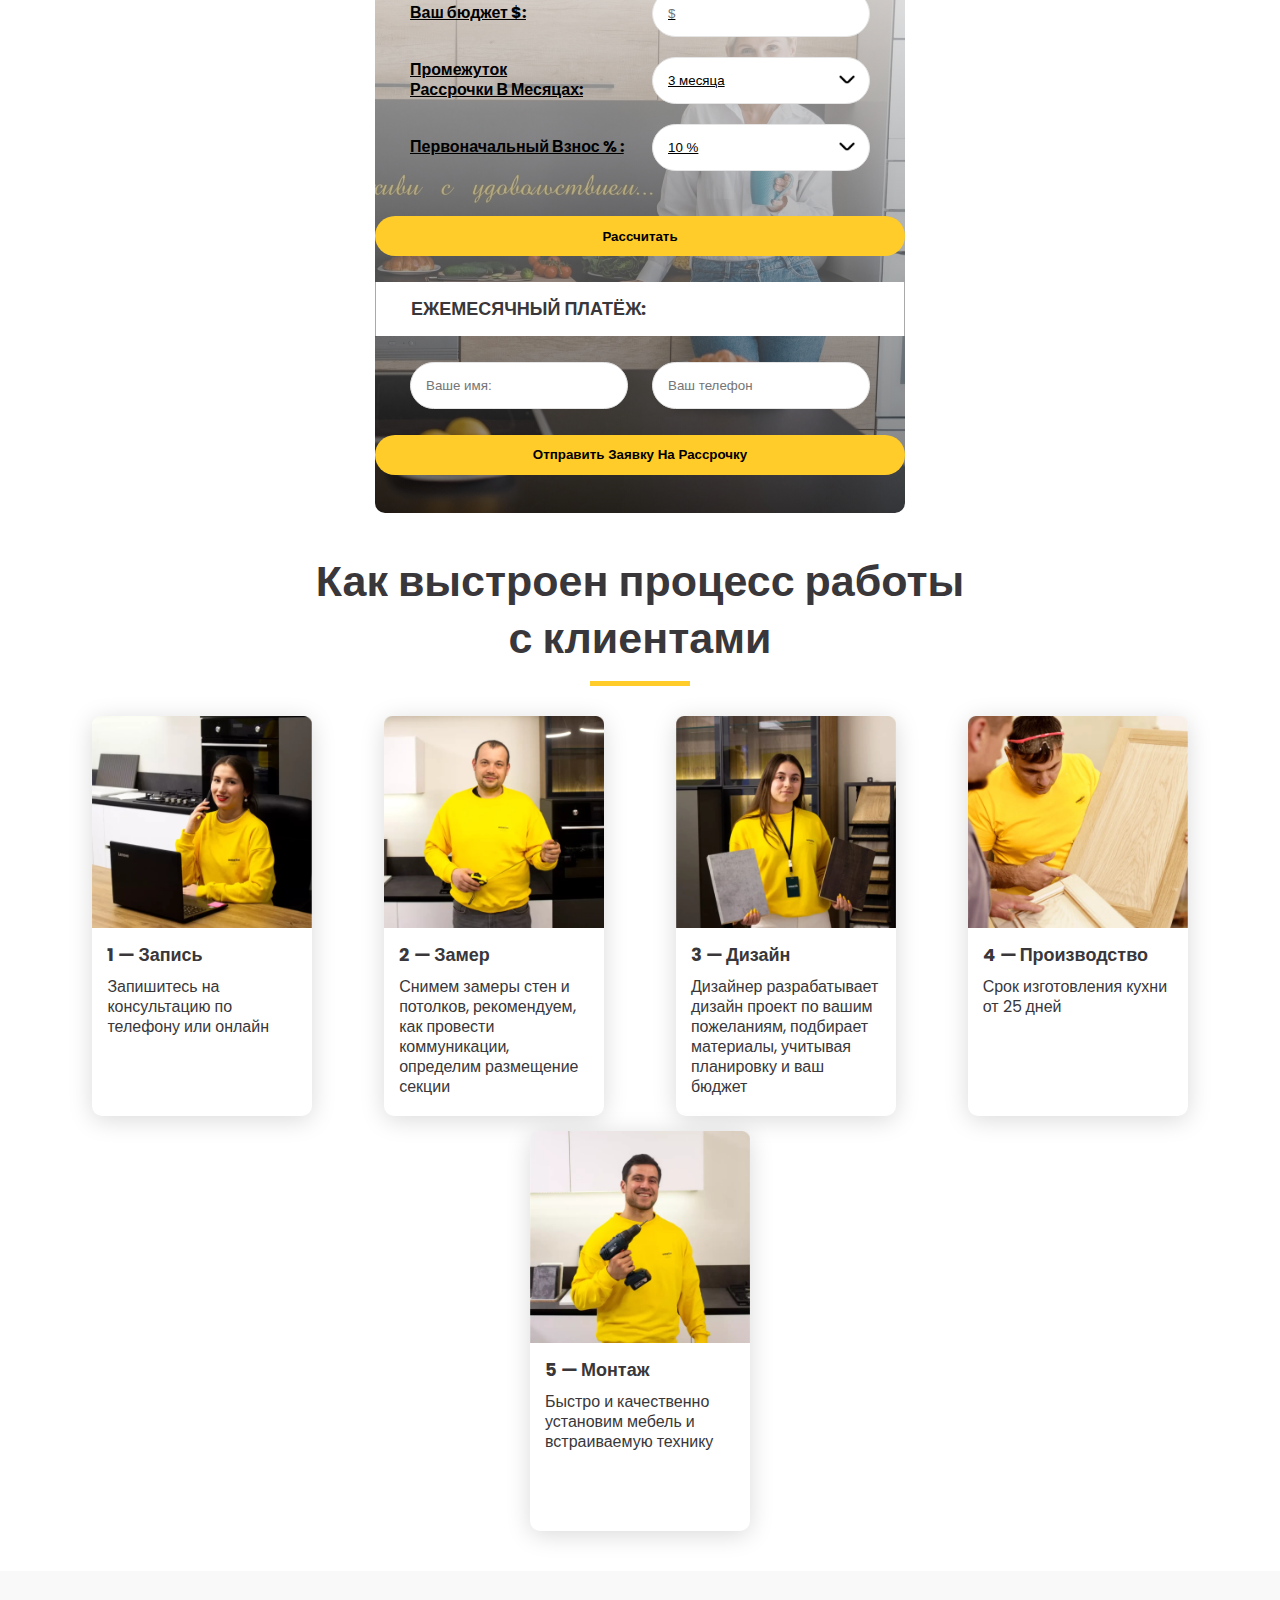
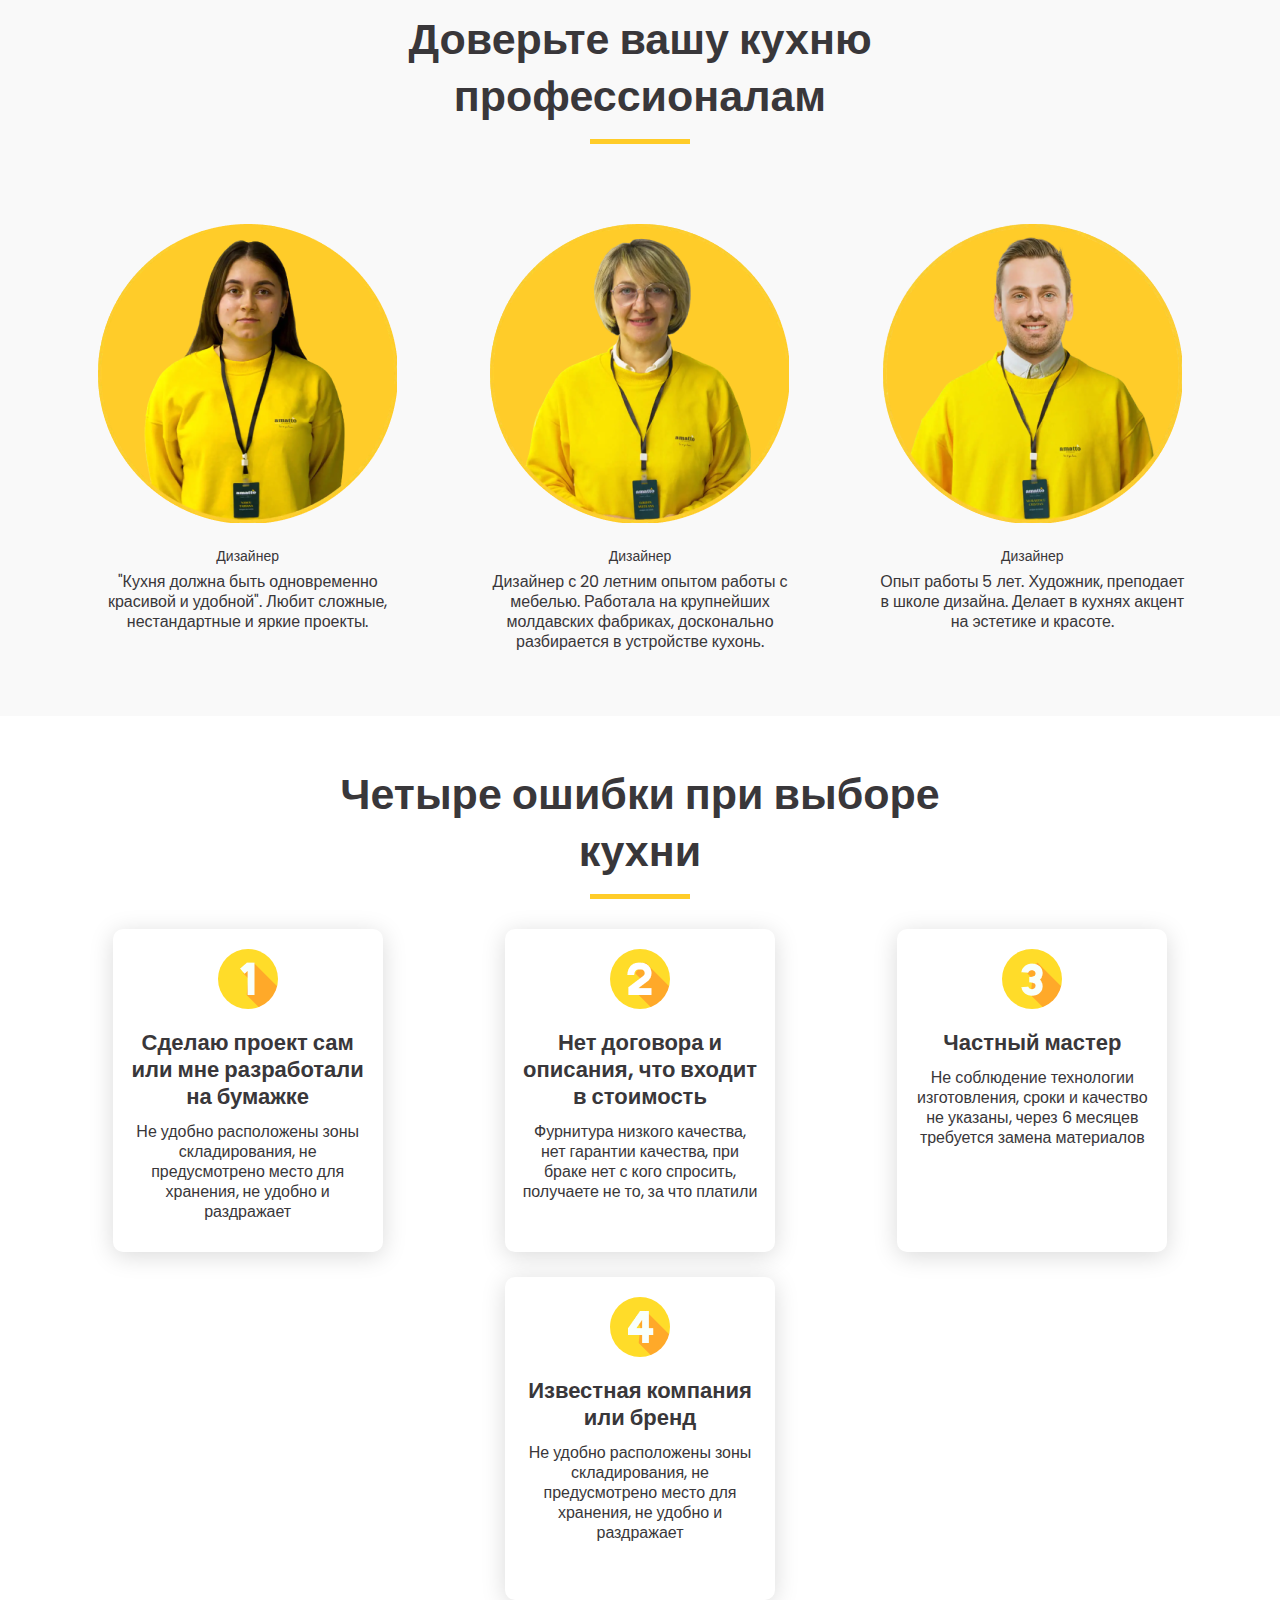
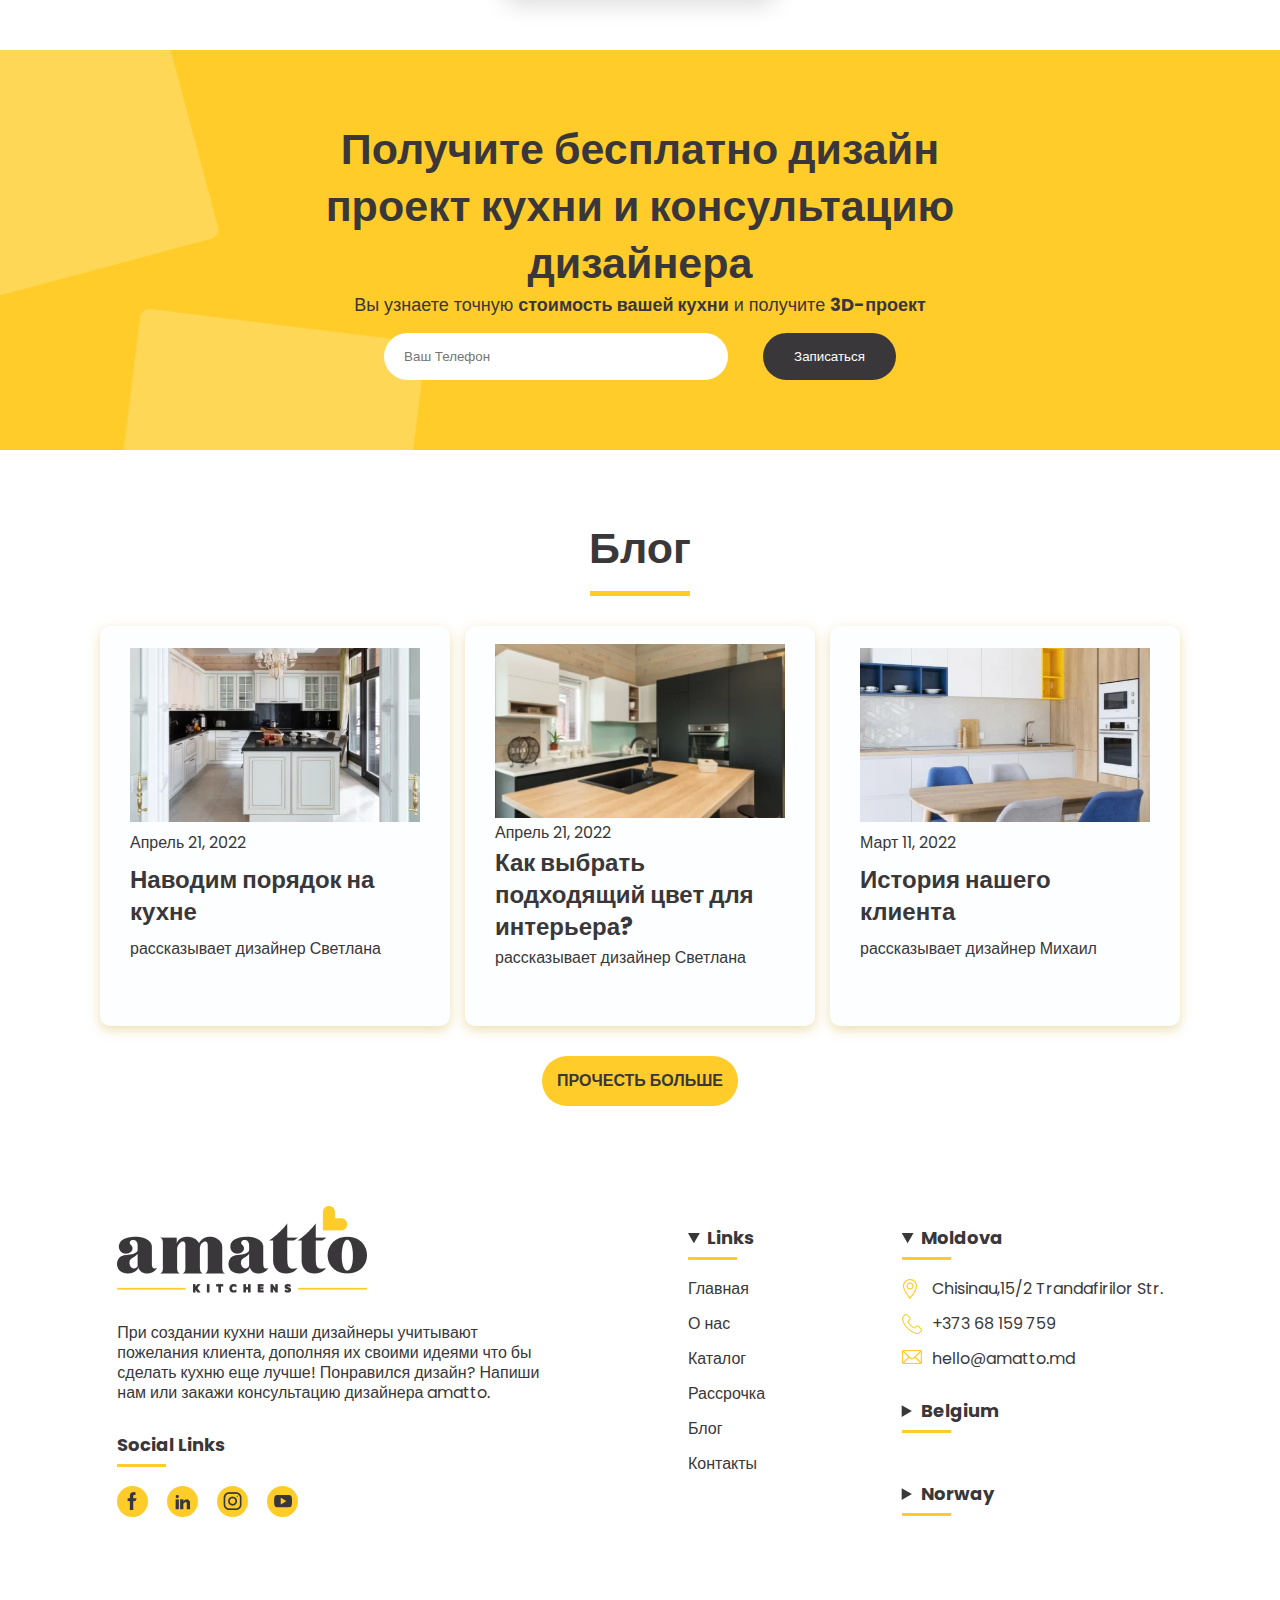
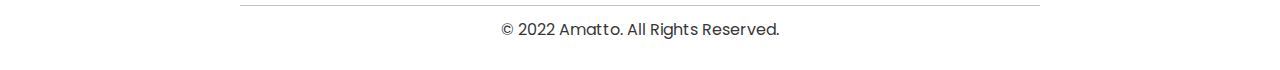
==== commit 8986819d: "Add files via upload" ====
--- a/index.html
+++ b/index.html
@@ -27,7 +27,7 @@
                         <ul class="menu__list">
                             <li><a class="menu__link" href="">Главная</a></li>
                             <li><a class="menu__link" href="#about">О нас</a></li>
-                            <li><a class="menu__link" href="catalog.html">Каталог</a></li>
+                            <li><a class="menu__link" href="catalog.html" target="_blanc">Каталог</a></li>
                             <li><a class="menu__link" href="#payment">Рассрочка</a></li>
                             <li><a class="menu__link" href="blog.html"  target="_blanc">Блог</a></li>
                             <li><a class="menu__link" href="#footer">Контакты</a></li>
@@ -54,8 +54,6 @@
                 <div class="designed">
                     <a href="#" id="open_pop_up" class="pop_but">Бесплатная Консультация Дизайнера</a>
                 </div>
-                <!-- <button class="promo_but">Бесплатная Консультация Дизайнера</button>  нужна ли ссылка а?? -->
-                <!-- рассмотреть другие иконки -->
             </div>
 
             <div class="pop_up" id="pop_up">
@@ -118,19 +116,17 @@
                 <div class="_title">
                     <h3>Закажи <span>Кухню</span> </h3>
                 </div>
-                <p>До 31 марта</p>
+                <p>До <i id="date"></i> марта</p>
                 <h4>Получи</h4>
                 <h6>Посудомоечную машину</h6>
                 <h3>В подарок</h3>
                 <div class="order__time">
-                    
-                        <div class="timer__items">
-                          <div class="timer__item timer__days">00</div>
-                          <div class="timer__item timer__hours">00</div>
-                          <div class="timer__item timer__minutes">00</div>
-                          <div class="timer__item timer__seconds">00</div>
-                        </div>
-                      
+                    <div class="timer__items">
+                        <div id="day" class="timer__item timer__days">00</div>
+                        <div id="hour" class="timer__item timer__hours">00</div>
+                        <div id="minute" class="timer__item timer__minutes">00</div>
+                        <div id="second" class="timer__item timer__seconds">00</div>
+                    </div>   
                 </div>
             </div>
         </div>
@@ -143,38 +139,29 @@
             <div class="make__cards">
 
                 <div class="card make__item">
-                  <div class="front kitchen1">
-                        <h4 class="make_name">D 1</h4>
-                        <div class="make__price">
-                            <h4> <span>354</span> $/месяц </h4>
-                            <p>без первоначального взноса - 12 месяцев</p>
-                        </div>
-                    </div>
-                  <div class="back">
-                        <h5>Стильная и комфортная кухня!</h5>
-                        <p>Фасады - <i>Egger</i> </p>
-                        <p>Столешница - <i>Egger</i> </p>
-                        <p>Фурнитура - <i>Hettich</i> </p>
-                        <div class="back__price">
-                            <h5>Цена</h5>
-                            <p>8000 $</p>
-                        </div>
-                        <div class="back__price">
-                            <h5>Рассрочка <small>12 месяцев</small> </h5>
-                            <p>354 $</p>
-                        </div>
-                        
-                        <button class="back__cont">Оставить заявку</button>
-                        <!-- <div >
-                            <a href="#" id="open_pop_up" class="pop_but">Бесплатная Консультация Дизайнера</a>
-                        </div> -->
-                        <!-- <div >
-                            <a href="" class="back__cont" >Бесплатная Консультация Дизайнера</a>
-                        </div> -->
-                        <!-- <div class=" wer">
-                            <a href="https://itchief.ru/javascript/slider" target="_blank">Прочитать</a>
-                        </div> -->
-                  </div>
+                    <div class="front kitchen1">
+                            <h4 class="make_name">D 1</h4>
+                            <div class="make__price">
+                                <h4> <span>354</span> $/месяц </h4>
+                                <p>без первоначального взноса - 12 месяцев</p>
+                            </div>
+                    </div>
+                    <div class="back">
+                            <h5>Стильная и комфортная кухня!</h5>
+                            <p>Фасады - <i>Egger</i> </p>
+                            <p>Столешница - <i>Egger</i> </p>
+                            <p>Фурнитура - <i>Hettich</i> </p>
+                            <div class="back__price">
+                                <h5>Цена</h5>
+                                <p>8000 $</p>
+                            </div>
+                            <div class="back__price">
+                                <h5>Рассрочка <small>12 месяцев</small> </h5>
+                                <p>354 $</p>
+                            </div>
+                            
+                            <button class="back__cont">Оставить заявку</button>
+                    </div>
                 </div>
 
                 <div class="card make__item">
@@ -198,9 +185,6 @@
                               <p>254 $</p>
                           </div>
                           <button class="back__cont">Оставить заявку</button>
-                          <!-- <div class=" wer">
-                              <a href="https://itchief.ru/javascript/slider" target="_blank">Прочитать</a>
-                          </div> -->
                     </div>
                 </div>
 
@@ -225,9 +209,6 @@
                               <p>162 $</p>
                           </div>
                           <button class="back__cont">Оставить заявку</button>
-                          <!-- <div class=" wer">
-                              <a href="https://itchief.ru/javascript/slider" target="_blank">Прочитать</a>
-                          </div> -->
                     </div>
                 </div>
 
@@ -252,9 +233,6 @@
                               <p>310 $</p>
                           </div>
                           <button class="back__cont">Оставить заявку</button>
-                          <!-- <div class=" wer">
-                              <a href="https://itchief.ru/javascript/slider" target="_blank">Прочитать</a>
-                          </div> -->
                     </div>
                 </div>
 
@@ -279,9 +257,6 @@
                               <p>230 $</p>
                           </div>
                           <button class="back__cont">Оставить заявку</button>
-                          <!-- <div class=" wer">
-                              <a href="https://itchief.ru/javascript/slider" target="_blank">Прочитать</a>
-                          </div> -->
                     </div>
                 </div>
 
@@ -306,9 +281,6 @@
                               <p>185 $</p>
                           </div>
                           <button class="back__cont">Оставить заявку</button>
-                          <!-- <div class=" wer">
-                              <a href="https://itchief.ru/javascript/slider" target="_blank">Прочитать</a>
-                          </div> -->
                     </div>
                 </div>
 
@@ -333,9 +305,6 @@
                               <p>193 $</p>
                           </div>
                           <button class="back__cont">Оставить заявку</button>
-                          <!-- <div class=" wer">
-                              <a href="https://itchief.ru/javascript/slider" target="_blank">Прочитать</a>
-                          </div> -->
                     </div>
                 </div>
 
@@ -360,9 +329,6 @@
                               <p>310 $</p>
                           </div>
                           <button class="back__cont">Оставить заявку</button>
-                          <!-- <div class=" wer">
-                              <a href="https://itchief.ru/javascript/slider" target="_blank">Прочитать</a>
-                          </div> -->
                     </div>
                 </div>
 
@@ -387,9 +353,6 @@
                               <p>205 $</p>
                           </div>
                           <button class="back__cont">Оставить заявку</button>
-                          <!-- <div class=" wer">
-                              <a href="https://itchief.ru/javascript/slider" target="_blank">Прочитать</a>
-                          </div> -->
                     </div>
                 </div>
 
@@ -414,9 +377,6 @@
                               <p>193 $</p>
                           </div>
                           <button class="back__cont">Оставить заявку</button>
-                          <!-- <div class=" wer">
-                              <a href="https://itchief.ru/javascript/slider" target="_blank">Прочитать</a>
-                          </div> -->
                     </div>
                 </div>
 
@@ -441,9 +401,6 @@
                               <p>310 $</p>
                           </div>
                           <button class="back__cont">Оставить заявку</button>
-                          <!-- <div class=" wer">
-                              <a href="https://itchief.ru/javascript/slider" target="_blank">Прочитать</a>
-                          </div> -->
                     </div>
                 </div>
 
@@ -468,16 +425,12 @@
                               <p>205 $</p>
                           </div>
                           <button class="back__cont">Оставить заявку</button>
-                          <!-- <div class=" wer">
-                              <a href="https://itchief.ru/javascript/slider" target="_blank">Прочитать</a>
-                          </div> -->
                     </div>
                 </div>
                
             </div>
 
-
-            <button class="make__but"> <a href="catalog.html">Раскрыть ещё</a> </button>
+            <button > <a class="make__but" href="catalog.html" target="_blanc">Раскрыть ещё</a> </button>
 
         </div>
 
@@ -518,9 +471,7 @@
                 <div >
                     <a href="#" id="open_pop_up2" class="pop_but">Заказать кухню</a>
                 </div>
-            <!-- <button class="discont__but">Заказать кухню</button>  -->
-            </div>
-            
+            </div>
         </div>
 
         <div class="caseVideo _container">
@@ -532,7 +483,6 @@
                 <iframe width="400" height="264" src="https://www.youtube.com/embed/eT5XqOpvmbc" title="YouTube video player" frameborder="0" allow="accelerometer; autoplay; clipboard-write; encrypted-media; gyroscope; picture-in-picture" allowfullscreen></iframe>
                 <iframe width="400" height="264" src="https://www.youtube.com/embed/OWhBfOLJzVA" title="YouTube video player" frameborder="0" allow="accelerometer; autoplay; clipboard-write; encrypted-media; gyroscope; picture-in-picture" allowfullscreen></iframe>
                 <iframe width="400" height="264" src="https://www.youtube.com/embed/1wdj-u8pQO0" title="YouTube video player" frameborder="0" allow="accelerometer; autoplay; clipboard-write; encrypted-media; gyroscope; picture-in-picture" allowfullscreen></iframe>
-        
             </div>
         </div>
 
@@ -549,7 +499,6 @@
                     <button id="but_tel_pop" class="advice__but butLocal pop_fin" >Записаться</button>
                     <p id="valid"></p>
                 </div>
-                
             </div>
         </div>
 
@@ -558,7 +507,6 @@
             <div class="_title">
                 <h3 id="about">Миссия Amatto</h3>
             </div>
-            
             <h6>Мы стремимся создать идеальное пространство в котором человеку будет комфортно находиться, отдыхать, готовить и весело проводить время со своими друзьями и близкими.</h6>
             <iframe width="900" height="700" src="https://www.youtube.com/embed/_oCC1G9DEew" title="YouTube video player" frameborder="0" allow="accelerometer; autoplay; clipboard-write; encrypted-media; gyroscope; picture-in-picture" allowfullscreen></iframe>
         </div>
@@ -611,13 +559,9 @@
                     <button id="but_pay_pop" class="payment_but pop_fin">Отправить Заявку На Рассрочку</button>
                 </div>
                 <div class="payment__img">
-                    <!-- <img src="img/payment.png" alt=""> -->
-                </div>
-            </div>
-        </div>
-
-
-
+                </div>
+            </div>
+        </div>
 
 
         <div class="client _container">
@@ -704,7 +648,6 @@
                 <div class="mistake__item _itemScale">
                     
                     <div class="number">
-                        <!-- <img src="img/number1.png" alt=""> -->
                         <img  src="img/Vector 1.png" alt="">
                     </div>
                     <h5>Сделаю проект сам или мне разработали на бумажке</h5>
@@ -713,7 +656,6 @@
                 <div class="mistake__item _itemScale">
                     <div class="number">
                         <img src="img/Vector 2.png" alt="">
-                        <!-- <img src="img/Vector 11.png" alt=""> -->
                     </div>
                     <h5>Нет договора и описания, что входит в стоимость</h5>
                     <p>Фурнитура низкого качества, нет гарантии качества, при браке нет с кого спросить, получаете не то, за что платили</p>
@@ -748,8 +690,6 @@
                     <input type="tel" name="phone" placeholder="Ваш Телефон" 
                     >
                     <button id="but_tel_pop2" class="advice__but butLocal2 pop_fin">Записаться</button>
-                    <!-- <input type="tel" name="phone" placeholder="Ваш Телефон">
-                    <button id="but_tel_pop2" class="advice__but" >Записаться</button> -->
                     <p class="valid"></p>
                 </div>
             </div>
@@ -806,7 +746,6 @@
                             <a href="https://www.linkedin.com/in/amatto-bucatarii-ab067b238/"><span class="ico ico_linked"></span></a>
                             <a href="https://www.instagram.com/amatto.bucatarii/"><span class="ico ico_inst" ></span></a>
                             <a href="https://www.youtube.com/channel/UCjPaS-HuKtbBTkPZUybXbBA"><span class="ico ico_yout" ></span></a>
-                            <!-- <a href=""><span ico ico_fb></span></a> -->
                         </div>
                     </div>
                 </div>
@@ -816,7 +755,7 @@
                         <ul class="menu-list footer__nav">
                             <li><a class="" href="#">Главная</a></li>
                             <li><a href="#about">О нас</a></li>
-                            <li><a href="">Каталог</a></li>
+                            <li><a href="catalog.html" target="_blanc">Каталог</a></li>
                             <li><a href="#payment">Рассрочка</a></li>
                             <li><a href="blog.html" target="_blanc">Блог</a></li>
                             <li><a href="">Контакты</a></li>
@@ -851,16 +790,15 @@
             </div>  
         </footer>
         
-        <!-- <a href="mailto:contacts@vertex-academy.com">Свяжитесь с нами</a>
-        ссылка на почту-->
-        
     </div>
+
+
     <script src="script.js"></script>
     <script src="scripts/popUp.js"></script>
     <script src="scripts/payment.js"></script>
     <script src="scripts/api.js"></script>
     <script src="scripts/validate.js"></script>
     <script src="scripts/advice.js"></script>
-    <!-- <script src="header.js"></script> -->
+    <script src="scripts/timer.js"></script>
 </body>
 </html>--- a/style/style.css
+++ b/style/style.css
@@ -624,7 +624,7 @@
     font-weight: 700;
     padding: 10px 15px;
     border-radius: 10px;
-    width: 90px;
+    width: 100px;
     text-align: center;
 }
 .back__cont {
@@ -1469,4 +1469,4 @@
   
 
 /*ССЫЛКИ
- https://vertex-academy.com/tutorials/ru/ssylki/ */
+ https://vertex-academy.com/tutorials/ru/ssylki/ */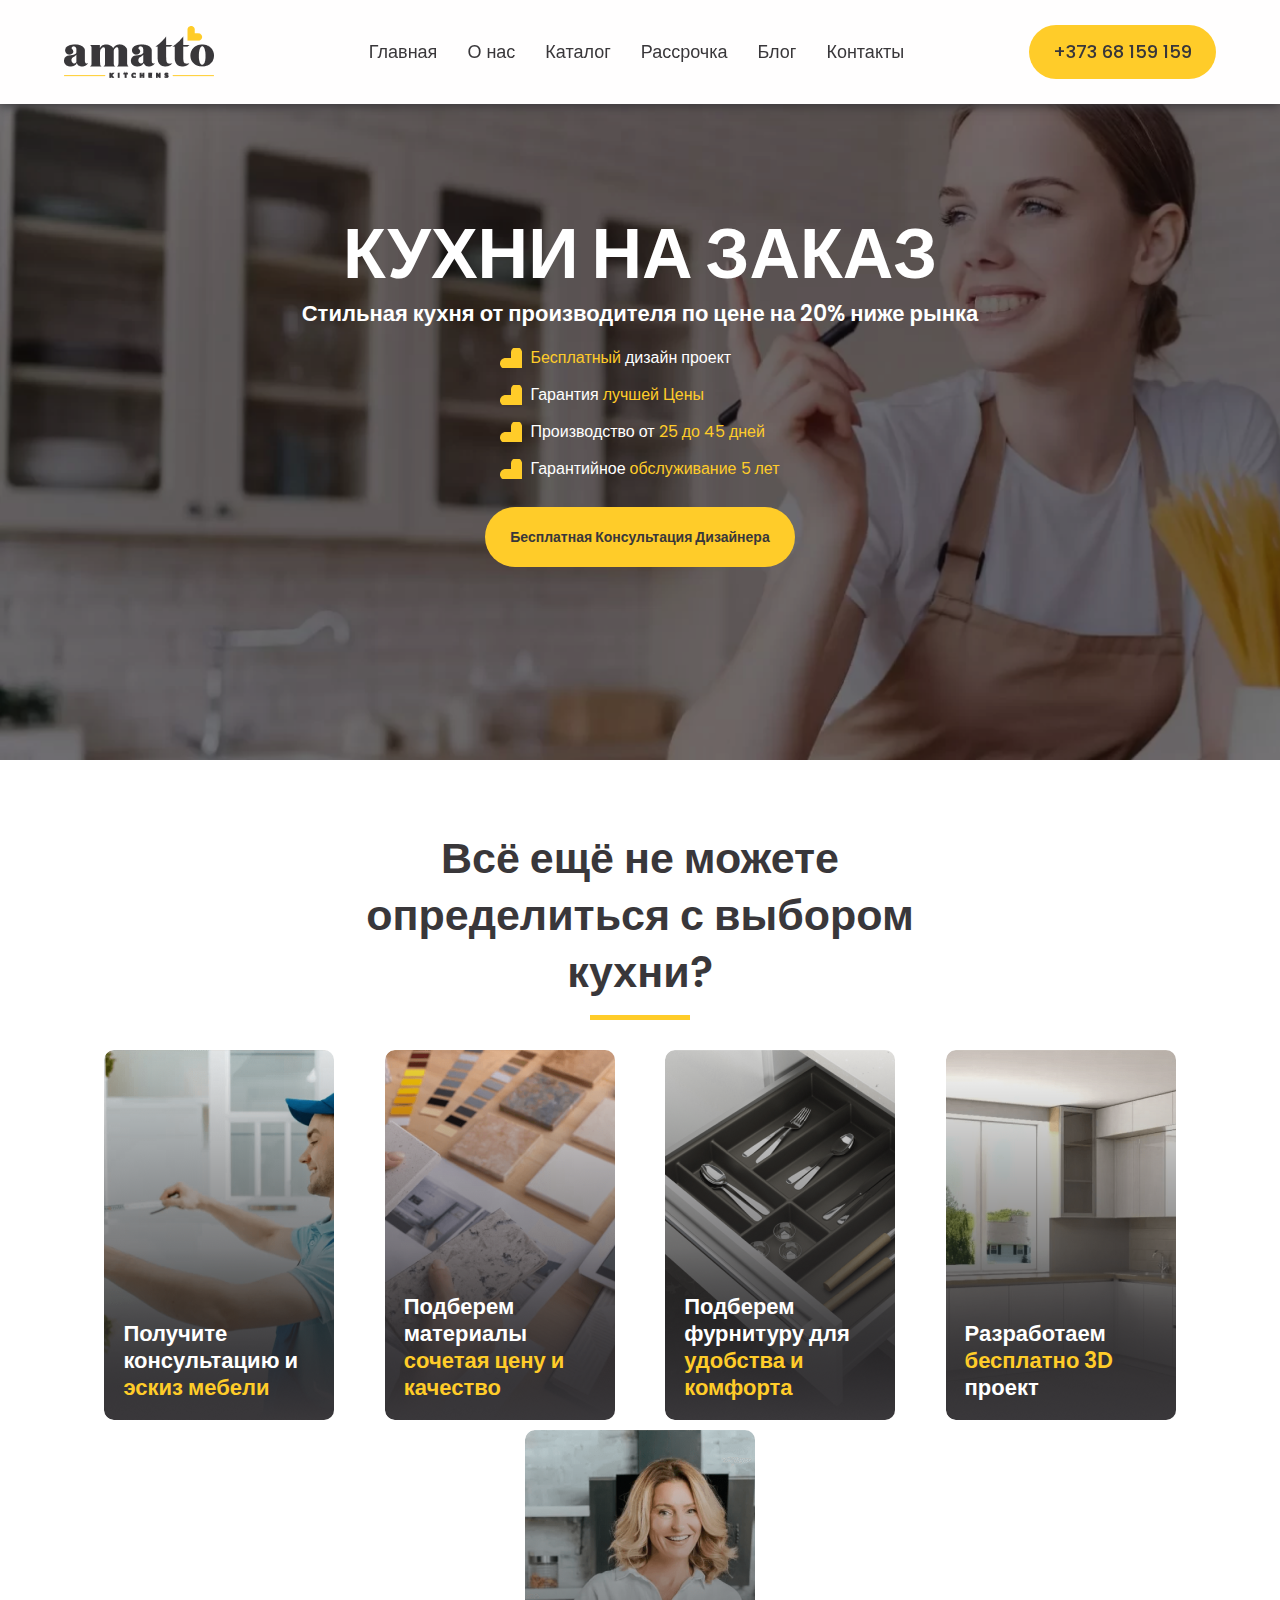
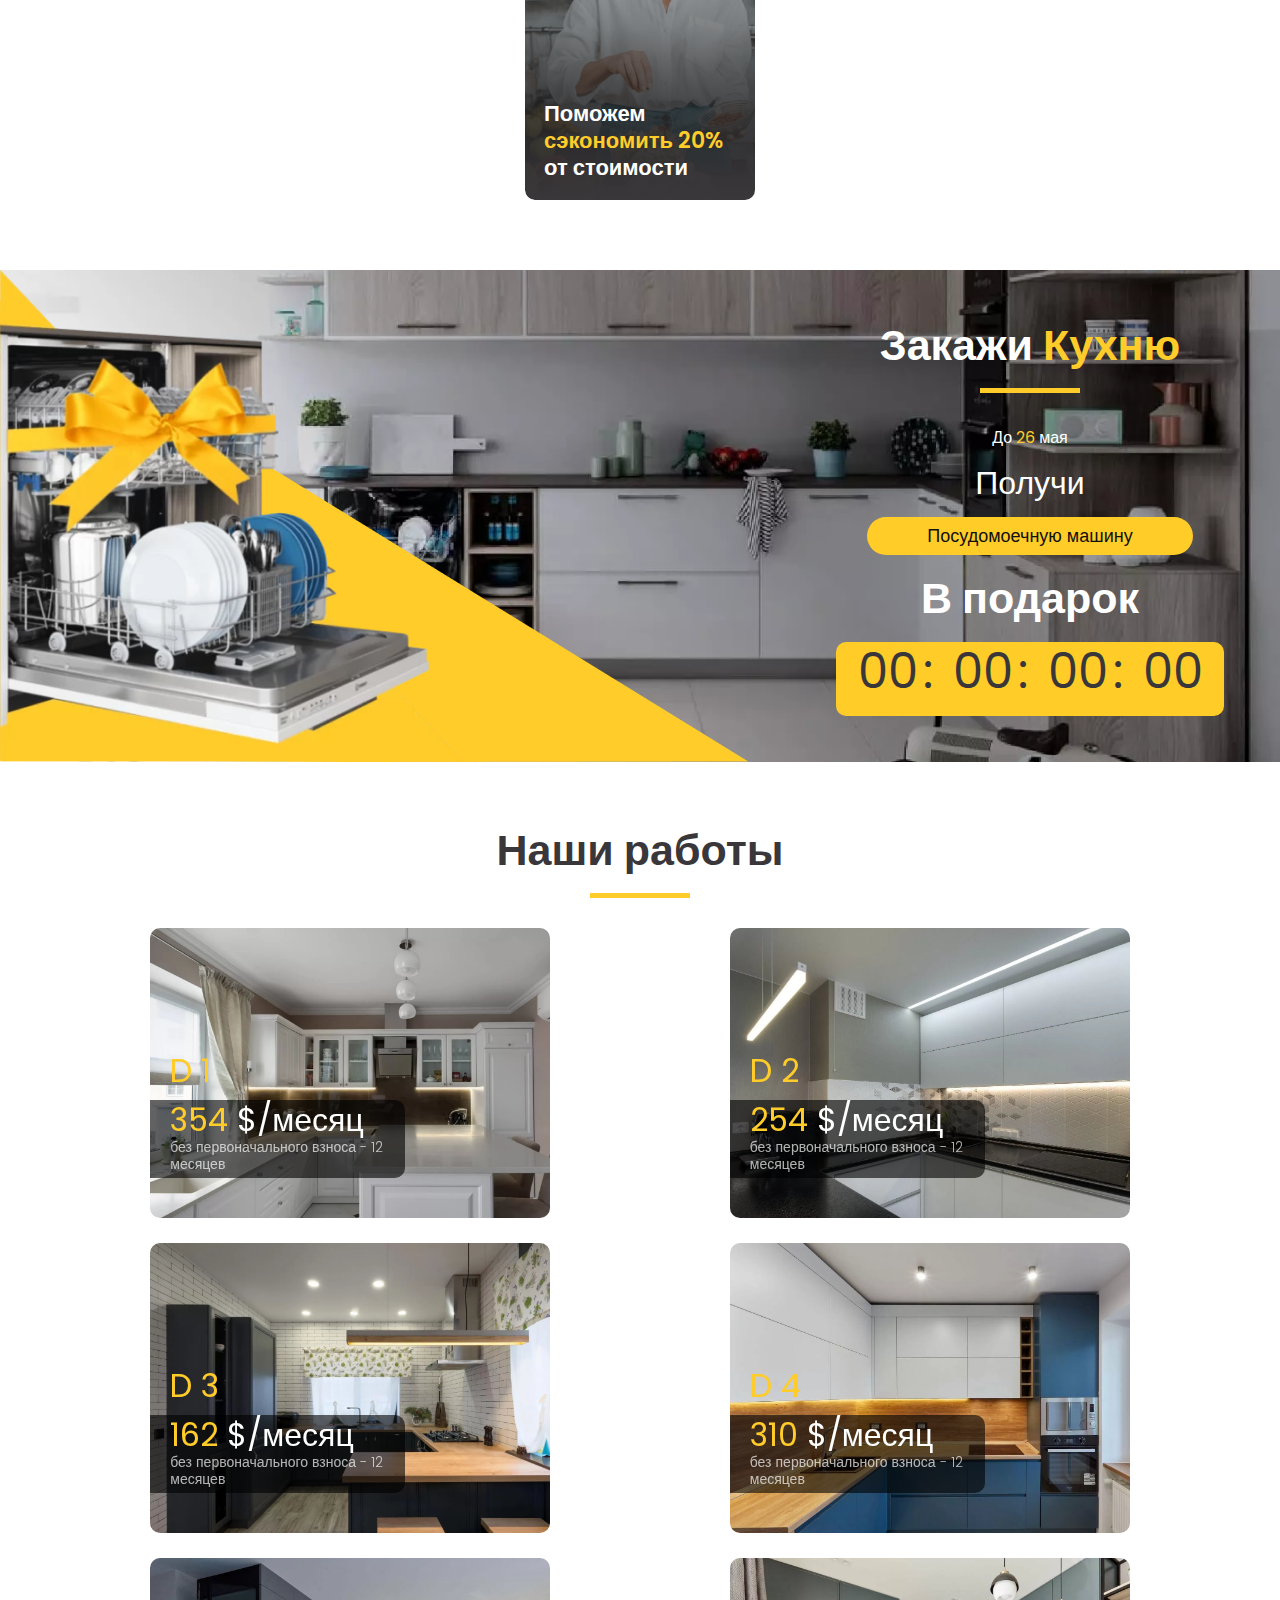
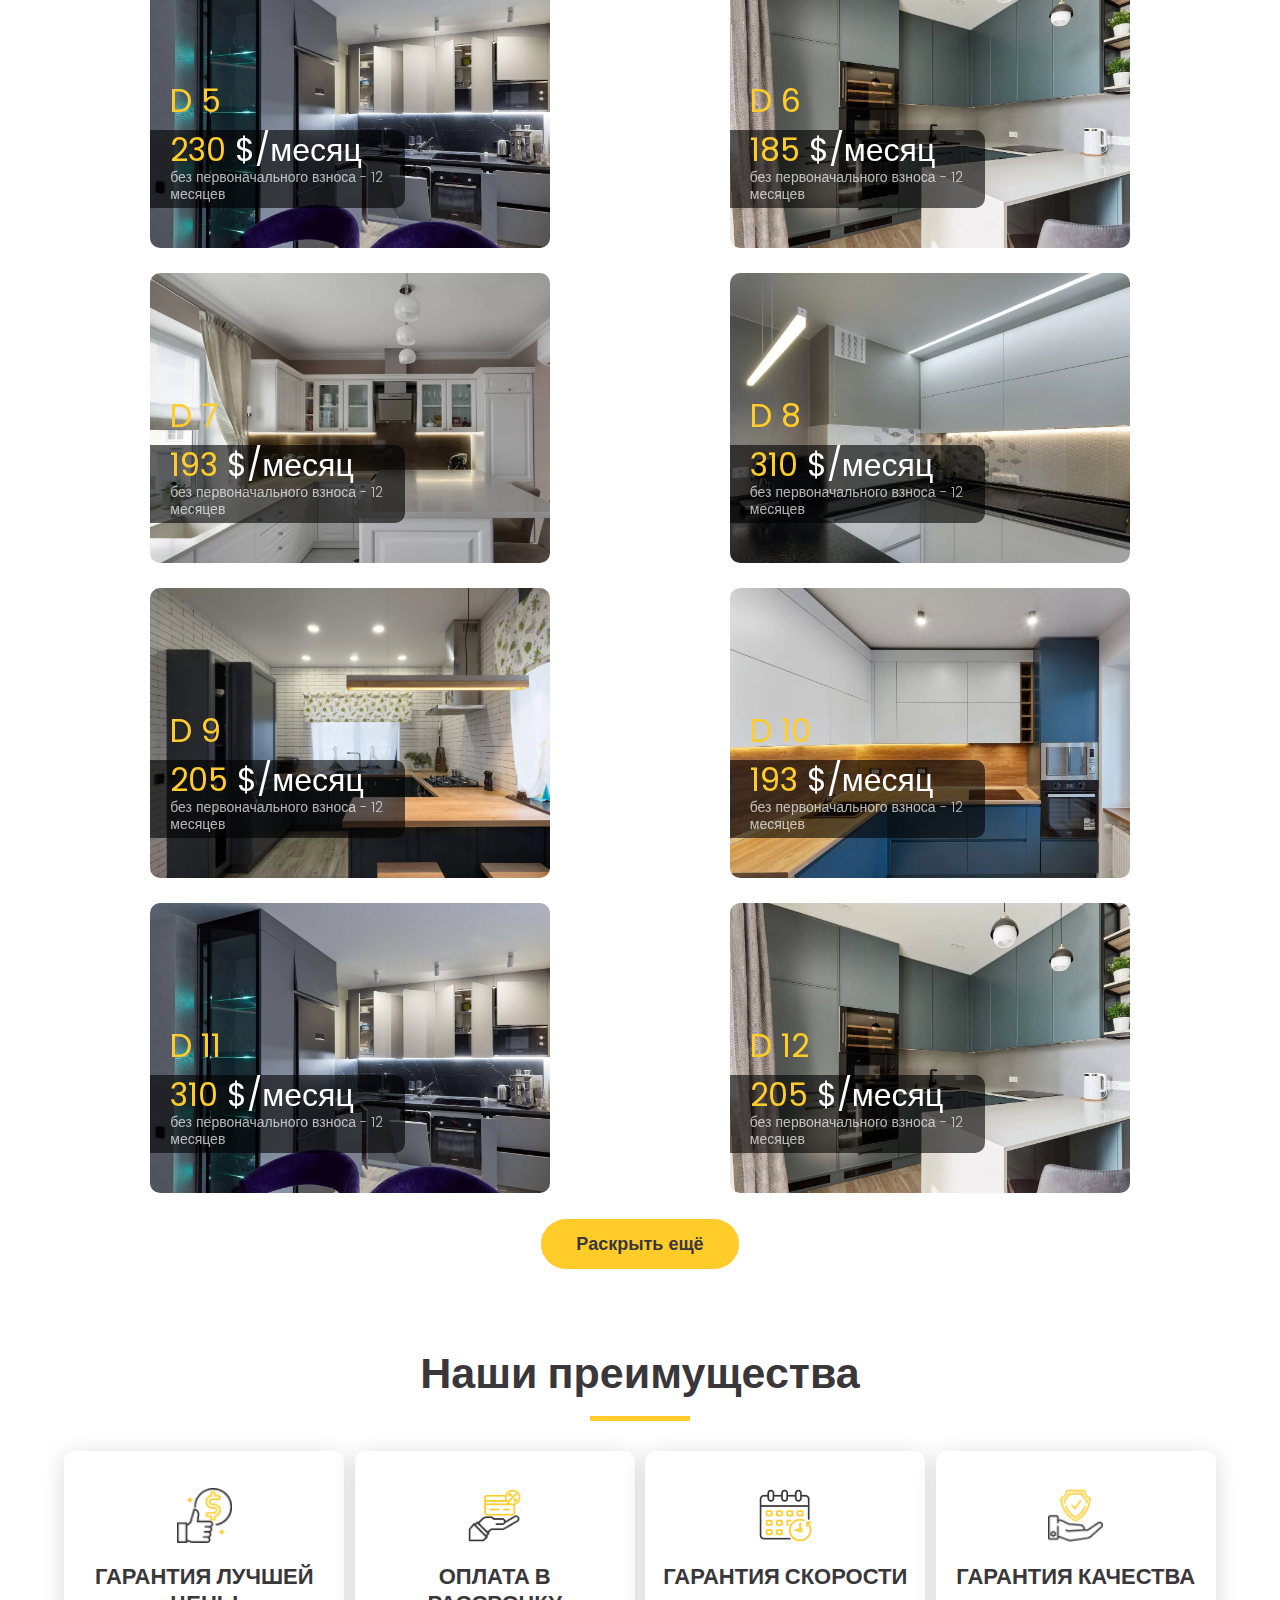
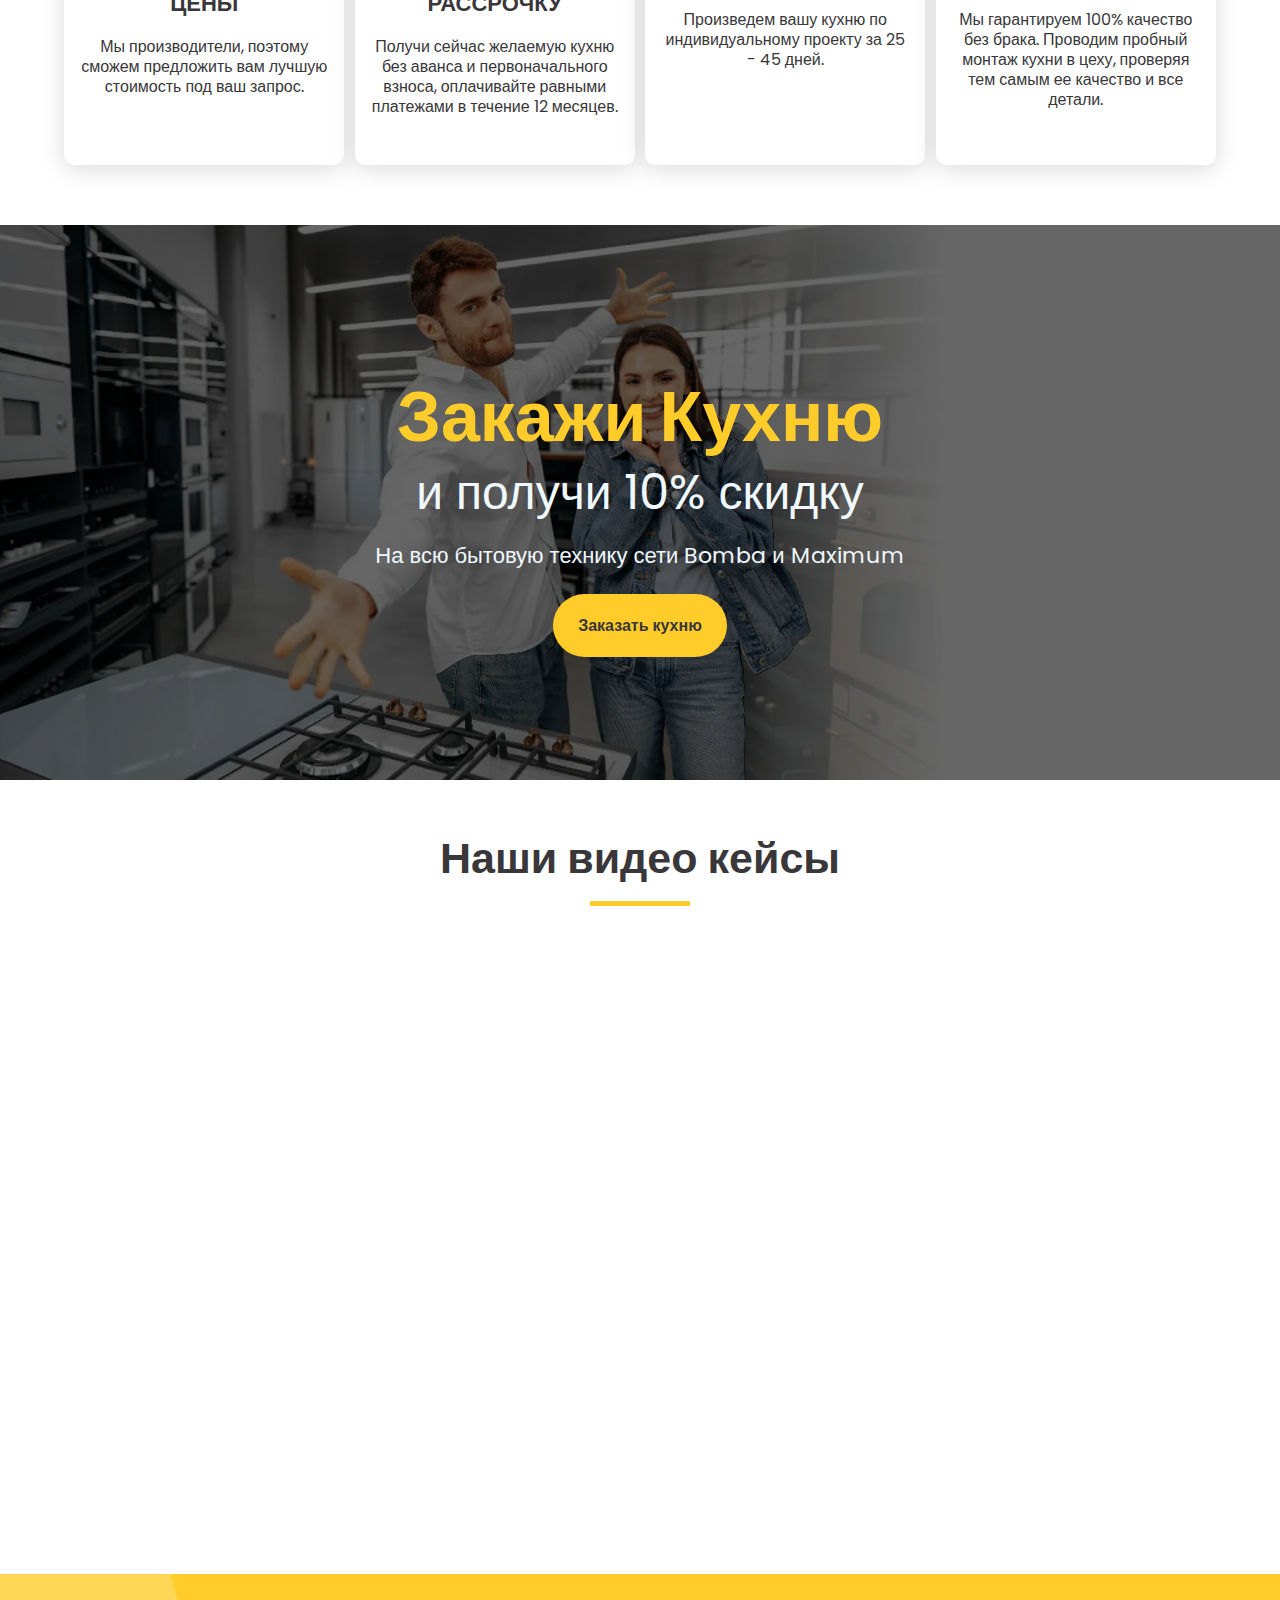
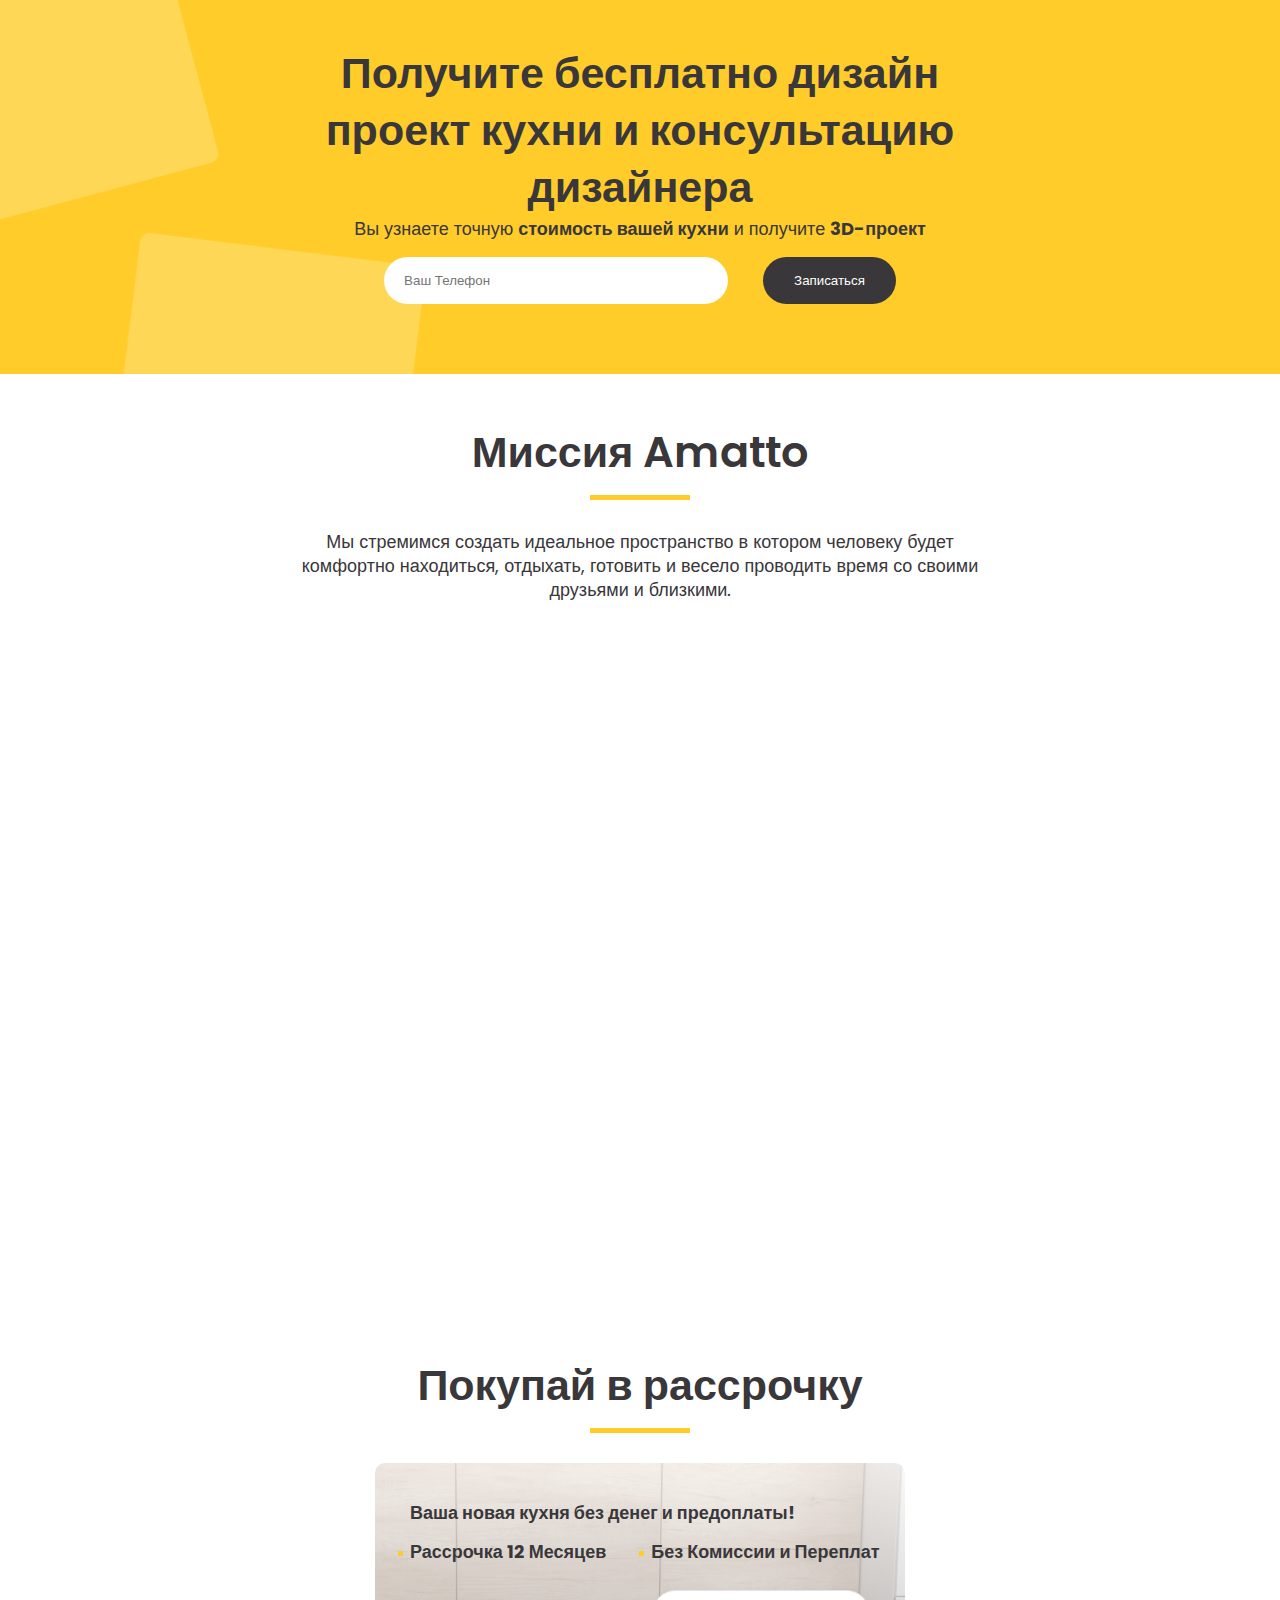
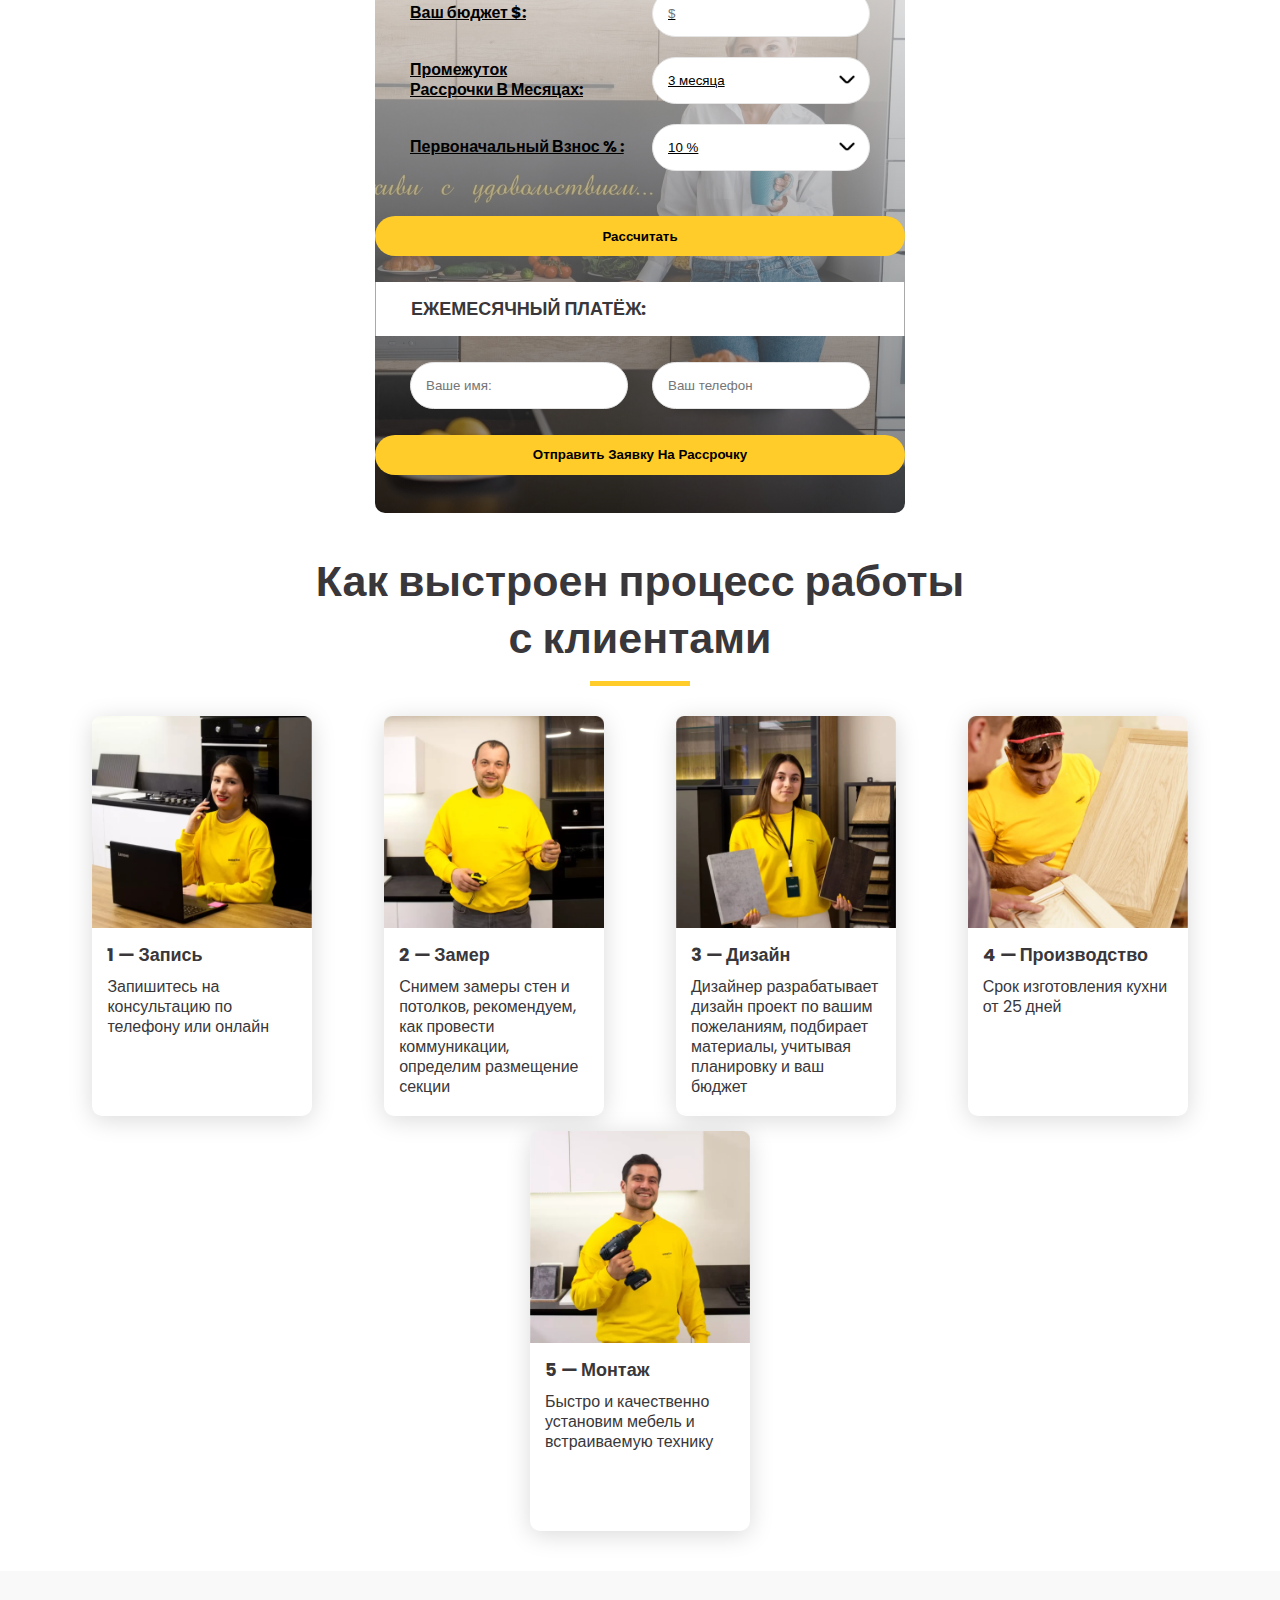
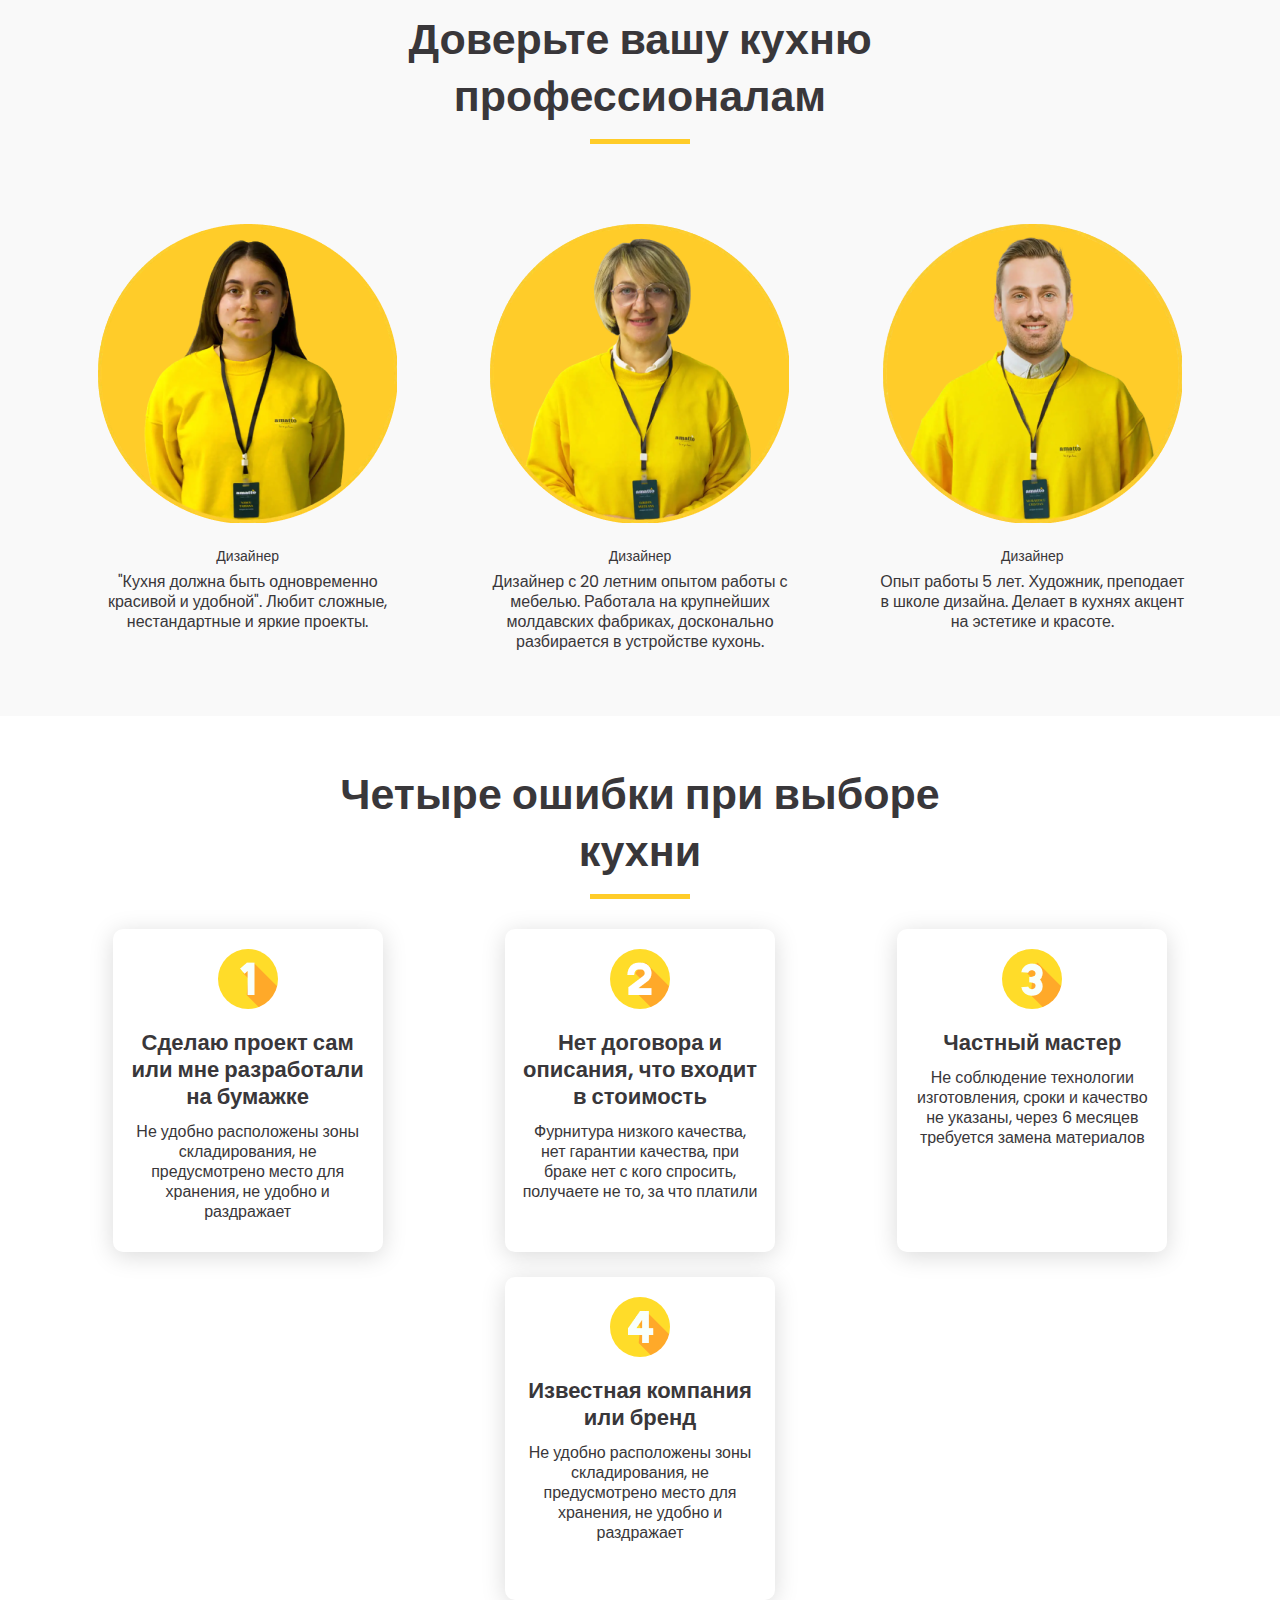
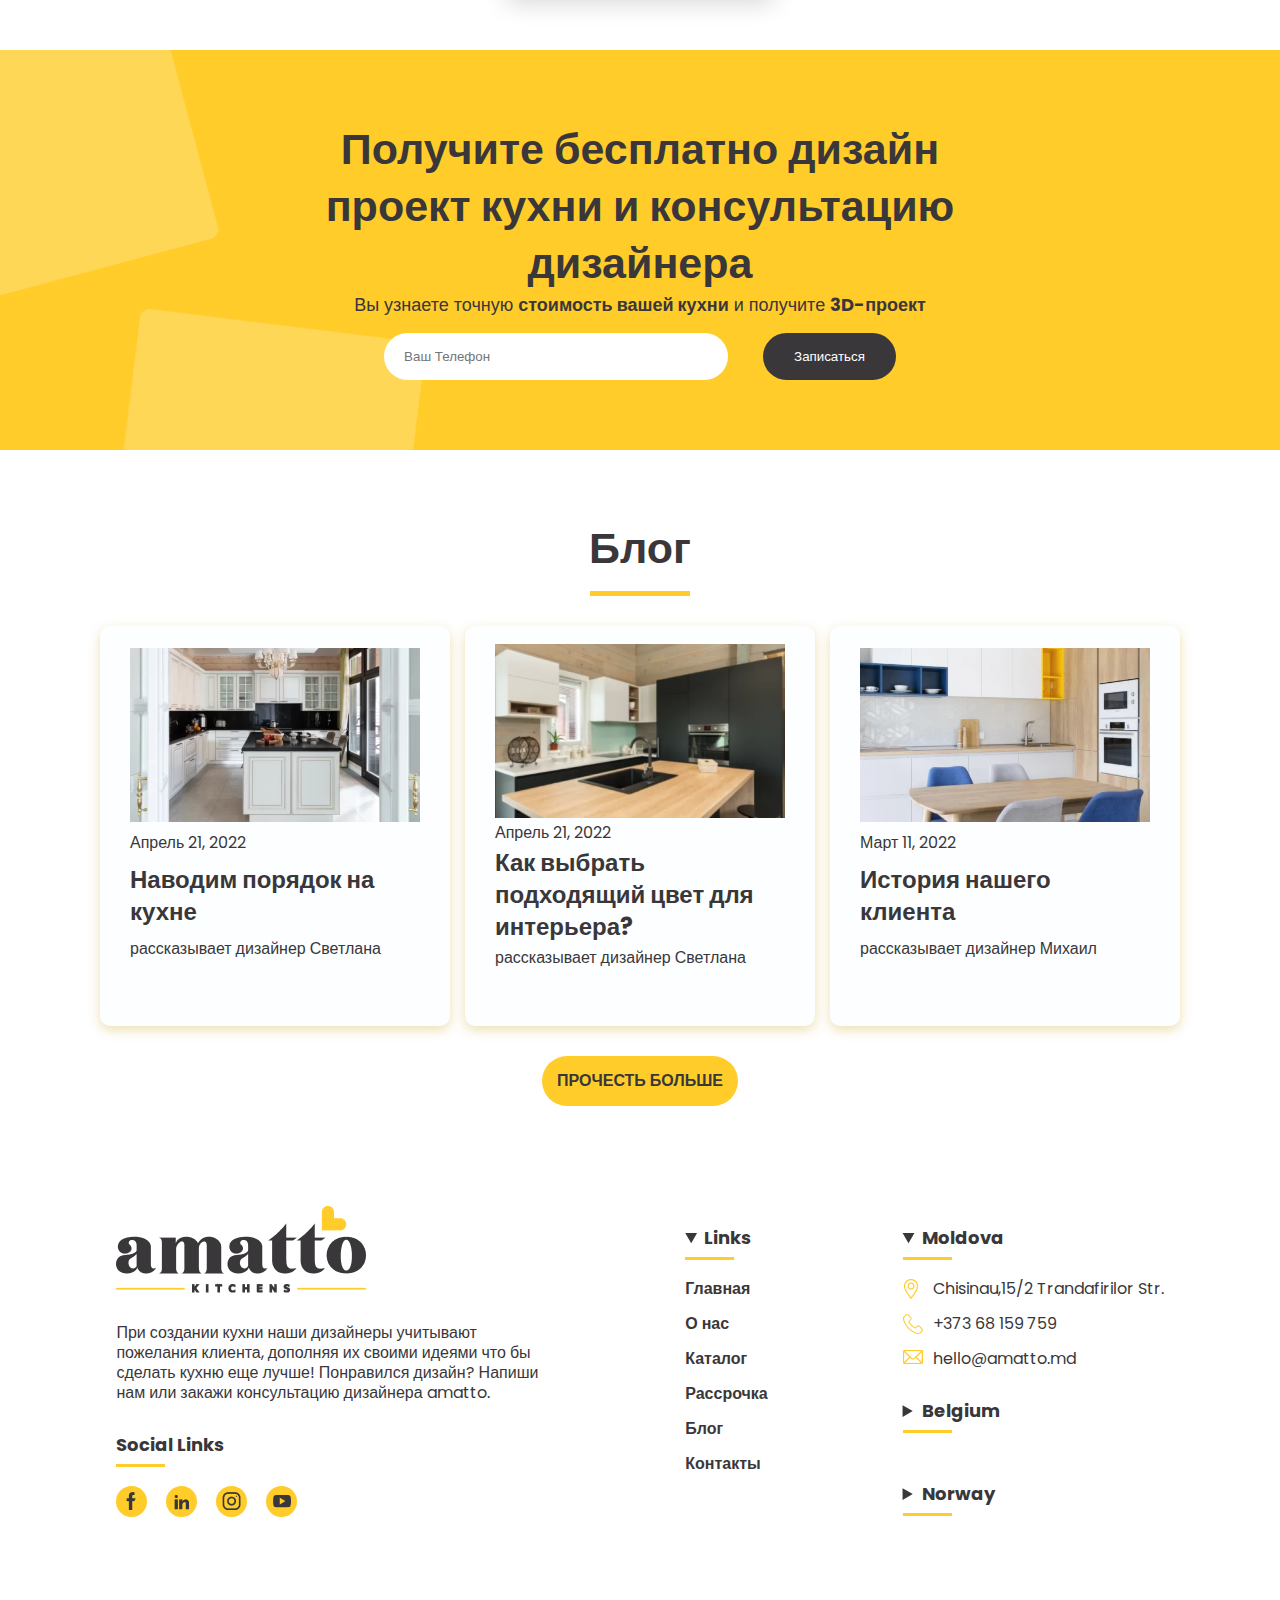
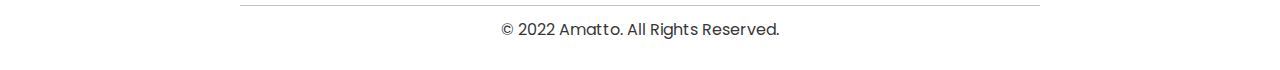
==== commit 07d425df: "Add files via upload" ====
--- a/index.html
+++ b/index.html
@@ -116,7 +116,7 @@
                 <div class="_title">
                     <h3>Закажи <span>Кухню</span> </h3>
                 </div>
-                <p>До <i id="date"></i> марта</p>
+                <p>До <span id="date"></span> мая</p>
                 <h4>Получи</h4>
                 <h6>Посудомоечную машину</h6>
                 <h3>В подарок</h3>
--- a/style/style.css
+++ b/style/style.css
@@ -9,7 +9,7 @@
 a {
     text-decoration: none;
     color: #39373A;
-    font-weight: 500;
+    font-weight: 600;
 }
 ul,
 ol,
@@ -40,12 +40,11 @@
     font-size: 16px;
     font-weight: 400;
     color: #39373A;
-    /*font-family: 'Poppins', sans-serif;*/
 }
 .site {
     min-height: 100%;
     overflow: hidden;
-    display: flex; /*/????*/
+    display: flex;
     flex-direction: column;
 }
 
@@ -57,7 +56,7 @@
 ._itemScale {
     transition: 0.5s;
 }
-/* Как сделать чтобы само возвращалось в исходный размер???? */
+
 ._itemScale:hover {
     transform: scale(1.1);
 }
@@ -100,7 +99,6 @@
     z-index: 10;
     background-color: #fffefe;
     margin-bottom: 200px;
-    /* border-bottom: 2px solid rgb(233, 228, 228); */
     box-shadow: 0px 2px 10px #39373A;
     
 
@@ -112,38 +110,15 @@
     min-height: 104px;
 }
 
-/* рассмотреть другое расстояние??7 или ширину блока */
+
 .menu__list>li {
-    /* position: relative; */
     margin: 0 0 0 30px;
 }
 
-
-/* .header__menu ul {
-    display: flex;
-    align-items: center;
-    width: 600px;
-    justify-content: space-between;
-} */
-/* .menu__list {
-    display: flex;
-    flex-wrap: wrap;
-} */
-/* .active {
-    color: #FFCC29;
-}
-.active:after {
-    display: block;
-    background-color: #FFCC29;
-    height: 2px;
-    content: "";
-    
-} */
 .menu__link {
     position: relative;
     font-size: 18px;
     font-weight: 500;
-    /* озможно переделать???????????????? */
 }
 .menu__link:hover{
     color: #FFCC29;
@@ -162,7 +137,6 @@
 .menu__link:focus:after {
     width: 130%;
 }
-/* Фокус не работает???? каксделать чтобы оставалось подчеркивание после нажимания */
 
 
 .header__phone {
@@ -174,29 +148,25 @@
     font-weight: 500;
 }
 
+
 /*********PROMO*******/
 .promo {
     color: #ffffff;
-  
     background: url("../img/2-opt\ 2.png") top 80px left 0 no-repeat #111111;
     background-size: cover;
     min-height: 760px;
     display: flex;
     align-items: center;
-    /* padding: 150px 0; */
 }
 .promo__info {
-    /* padding: 268px 0 118px; */
-   
     flex-wrap: wrap;
     display: flex;
     flex-direction: column;
     align-items: center;
-    
 }
 
 span { 
-     color: #FFCC29;  /*перенести вверх*** */
+     color: #FFCC29; 
 }
 .promo__info h1 {
     text-transform: uppercase;
@@ -216,8 +186,6 @@
 .promo__info ul li{
     padding: 0 0 0 30px;
     background: url('../img/yellHeart.png') left center no-repeat;
-    /* list-style-image: url('../img/yellHeart.png');  */
-    /* align-items: center; */
 }
 .promo__info li:not(:last-child) {
     margin-bottom: 17px;
@@ -225,16 +193,10 @@
 .promo__info li:last-child {
     margin-bottom: 50px;
 }
-/* .promo__info li:before {
-    content: "";
-    width: 22px;
-    height: 22px;
-    background:url("../img/yellHeart.png") ;
-} */
+
 
 /* ***********************POP UP**************************** */
 .pop_up {
-    /* display: none; */
     width: 100%;
     height: 100%;
     position: fixed;
@@ -247,7 +209,6 @@
     transition: .6s ease-in-out;
 }
 .pop_up.active {
-    /* display: block; */
     transform: translateX(0%) scale(100%);
     background-color: rgba(0, 0, 0, .8);
 }
@@ -281,19 +242,13 @@
     padding: 17px 20px;
     background-color: #ffffff;
     border-radius: 20px;
-    /* border: none; */
-    /* font-weight: 600; */
     font-size: 18px;
     color: #3d3e3f;
-    
 }
 .invalid {
     border: 1px solid red;
 }
 
-/* .pop_up_body input:focus {
-    outline: none;
-} */
 .pop_up_body button {
     cursor: pointer;
     display: block;
@@ -311,7 +266,6 @@
     background-color: #131212e3;
     color: #FFFFFF;
     box-shadow: 6px 3px 35px #FFFFFF;
-    /* border: 2px solid #f8f8f7; */
     letter-spacing: 3px;
     text-transform: uppercase;
 
@@ -325,12 +279,10 @@
 #popTelValid {
     bottom: 82px;
     left: 140px;
-    
 }
 #popNameValid{
     bottom: 160px;
     left: 140px;
-    
 }
 
 .pop_up_close {
@@ -343,7 +295,6 @@
 
 
 .pop_upFin {
-    /* display: none; */
     width: 100%;
     height: 100%;
     position: fixed;
@@ -356,7 +307,6 @@
     transition: .6s ease-in-out;
 }
 .pop_upFin.act {
-    /* display: block; */
     transform: translateX(0%) scale(100%);
     background-color: rgba(0, 0, 0, .8);
 }
@@ -380,7 +330,6 @@
     text-align: center;
     font-weight: 600;
     color: #22262D;
-    /* margin-bottom: 20px; */
 }
 .pop_upFin_close {
     position: absolute;
@@ -398,14 +347,7 @@
 /************CHOOSE***************/
 .choose {
     padding: 70px 0;
-    
-}
-/* .choose__title {
-     margin: 0 auto;
-     text-align: center;
-     max-width: 729px;
-     margin-bottom: 60px;
-} */
+}
 
 .choose__items {
     display: flex;
@@ -418,12 +360,10 @@
     width: 230px;
     height: 370px;
     background-repeat: no-repeat;
-    
     border-radius: 10px;
     padding: 19px;
     display: flex;
     align-items: flex-end;
-    
 }
 
 .choose__item h5 {
@@ -459,7 +399,6 @@
    height: 492px;
    display: flex;
    align-items: center;
-   /* padding: 180px; */
 }
 .order__info {
     display: flex;
@@ -478,9 +417,7 @@
     background-color: #ffcc28;
     padding: 7px 60px;
     border-radius: 45px;
-    /* width: 400px; */
     color: #111111;
-
 }
 .order__time {
     background:#ffcc28;
@@ -490,12 +427,6 @@
 }
 
 
-
-
-
-
-
-
 .order__time {
     display: flex;
     justify-content: center;
@@ -506,17 +437,13 @@
     align-items: center;
     color: #39373A;
     justify-content: space-between;
-    gap: 15px;
+    gap: 35px;
+    margin-bottom: 13px;
   }
 
   .timer__item {
     position: relative;
-    min-width: 60px;
     margin: 0 auto;
-    /* margin-left: 10px;
-    margin-right: 10px; */
-    /* spadding-bottom: 15px; */
-    margin-bottom: 20px;
     text-align: center;
   }
 
@@ -540,12 +467,6 @@
 
 
 
-
-
-
-
-
-
 /***********MAKE*******************/
 .make {
     display: flex;
@@ -568,42 +489,24 @@
 .make__item {
     width: 400px;
     height: 290px;
-    /* border-radius: 10px; */
-    /* display: flex;
-    flex-direction: column;
-    justify-content: flex-end; */
-    /* border: 3px solid black; */
 }
 .card {
     position: relative;
-    /* perspective: 1000px; */
-}
-/* Убрать класс card??? */
+}
+
+
  .front, .back {
     position: absolute;
     width: 100%;
     height: 100%;
-    /* left: 0;
-    top: 0; */
     display: flex;
     flex-direction: column;
     justify-content: flex-end;
-    /* align-items: center; */
     transition: 1s;
     backface-visibility: hidden;
     border-radius: 10px;
-    /* cursor: pointer; */
   }
-  /* .front {
-    background-color: rgb(202, 82, 82);
-    border: 1px solid black;
-  } */
-  /* .kitchen2 {
-    background: url("../img/kitchen2.jpg") no-repeat;
-    background-size: cover;
-    display: flex;
-    flex-direction: column;
-} */
+
   .back {
     background-color: #F9F9F9;
     transform: rotateY(180deg);
@@ -612,7 +515,6 @@
     box-shadow: 2px 3px 10px #39373A;
 }
 
-/* Остаить курсив или убрать???? */
 
 .back__price {
     display: flex;
@@ -633,14 +535,10 @@
     width: 150px;
     border-radius: 20px;
     margin: 0 auto;
-    /* cursor: grab; */
     cursor: pointer;
     font-weight: 700;
 }
-.back__cont:hover {
-    background-color: #39373A;
-    color: #FFCC29;
-}
+
 .kitchen1 {
     background: url("../img/kitchen1.jpg") no-repeat;
     background-size: cover;
@@ -686,40 +584,33 @@
     font-weight: 300;
     font-size: 14px;
     line-height: 17px;
-    /* padding: 0 20px; */
-}
-
-/* .makes {
-    margin-bottom: 40px;
-} */
-/* ссылка что открывает????? */
-.make__but {
-    width: 287px;
-    height: 54px;
+}
+
+
+a.make__but {
     background: #FFCC29;
     border-radius: 40px;
     font-size: 18px;
     line-height: 22px;
-    font-weight: 500;
     color: #39373A;
-}
-
-
-/* ******* flip??????? */
-
-  
+    padding: 15px 35px;
+}
+.back__cont:hover,
+.make__but:hover{
+    background-color: #39373A;
+    color: #FFCC29;
+}
+
  
- 
-  .card:hover .front {transform: rotateY(180deg);}
-  .card:hover .back {transform: rotateY(360deg);}
-  
+.card:hover .front {transform: rotateY(180deg);}
+.card:hover .back {transform: rotateY(360deg);}
+        
 .wer {
     background-color: #ffcc29;
     border-radius: 28px;
     width: 150px;
     height: 35px;
 }
-
 
 
 
@@ -748,7 +639,6 @@
     display: flex;
     flex-direction: column;
     gap: 20px;
-    /* justify-content: space-around; */
     align-items: center;
 }
 .plus__item img {
@@ -764,12 +654,9 @@
 
 /************DISCONT*************/
 .discont {
-    background: url("../img/banner_discont.png") no-repeat ;
+    background: url("../img/banner_discont.png") top 0 left -25px no-repeat ;
     background-size: cover;
     height: 555px;
-    /* text-align: right; */
-    /* display: flex;
-    justify-content: center; */
   display: flex;
   position: relative;
     /* Рассмотреть другой вариант как расположить справа по центру (может как блок с часами??)   и как потом при адаптиве,может яркость картинки уменьшить************* */
@@ -779,42 +666,19 @@
     margin:auto;
     position: relative;
     z-index: 3;
-    
-    /* display: flex;
-    flex-direction: column;
-    height:100%;
-    justify-content: center; */
-    
     text-align: right; 
-    /* max-width: 700px;  */
-    /* margin-right: auto; */
-    
 }
 .discont__info h1 {
-    /* font-weight: 600;
-    font-size: 85px;
-    line-height: 104px; */
     text-transform: capitalize;
     color: #FFCC29;
 }
 .discont__info h2 {
-    /* font-size: 48px;
-    line-height: 59px; */
     margin-bottom: 20px;
 }
 .discont__info h5 {
     margin-bottom: 47px;
     font-weight: normal;
 }
-/* .discont__but {
-    display: block;
-    padding: 20px 40px;
-    border-radius: 40px;
-    background: #FFCC29;
-    max-width: 200px;
-    
-} */
-
 
 
 /****************CASEVIDEO**************/
@@ -825,11 +689,9 @@
 
 .video {
     display: flex;
-    /* gap:5px; */
     row-gap: 30px;
     justify-content: space-around;
     flex-wrap: wrap;
-    /* margin-bottom: 50px; */
 }
 
 
@@ -849,7 +711,6 @@
     text-align: center;
     justify-content: space-around;
     max-width: 700px;
-    /* gap: 30px; */
     padding: 70px 0;
     height: 100%;
 }
@@ -868,7 +729,6 @@
     background-color:#ffffff;
     padding: 0 20px;
     color: #39373A;
-    /* border: none; */
 }
 .pop_up_body input:focus {
     outline: none;
@@ -893,9 +753,6 @@
 
 
 
-
-
-
 /**************MISSION****************/
 .mission {
     padding: 50px 0;
@@ -909,7 +766,6 @@
 }
 .mission iframe {
     padding: 45px 0;
-/* как загруглить края?????? */
 }
 
 
@@ -919,7 +775,6 @@
 .payment__blocks {
     display: flex;
     justify-content: space-around;
-    /* gap: 10px; */
     flex-wrap: wrap;
     align-items: center;
     
@@ -932,16 +787,9 @@
     display: flex;
     flex-direction: column;
     justify-content: space-around;
-    padding: 25px 0;
-    /* padding: 0 35px; */
-    
-    
-}
-/* @media (max-width: 1024px) {
-    .payment__img {
-        display: none;
-    }
-} */
+    padding: 25px 0; 
+}
+
 .payment__img {
     width: 550px;
     height: 650px;
@@ -961,13 +809,11 @@
 }
 .payment__calc select {
     appearance: none;
-    /* overflow: hidden; */
     background: url('../img/arrow.png') no-repeat  center right 5% #ffffff;
     background-size: 12%;
 }
 .payment__calc-info {
     display: flex;
-    /* gap: 30px; */
 }
 .payment form,
 .payment__calc-data {
@@ -985,7 +831,6 @@
     display: flex;
     justify-content: space-between;
     align-items: center;
-   
 }
 
 
@@ -1001,8 +846,7 @@
     content: "";
     width: 5px;
     margin-left: -12px;
-    margin-bottom: -16px; 
-     
+    margin-bottom: -16px;  
 }
 
 
@@ -1010,7 +854,6 @@
     display: flex;
     justify-content: space-between;
     align-items: center;
-    
     margin-bottom: 20px;
 }
 
@@ -1029,17 +872,9 @@
 
 
 
-
-
-
-
-
-
-
 /***************CLIENT*************/
 .client {
-    padding: 40px 0;
-    
+    padding: 40px 0; 
 }
 
 .client__items {
@@ -1056,12 +891,10 @@
     border-radius: 10px;
     display: flex;
     flex-direction: column;
-    align-items: center;
-    
+    align-items: center; 
 }
 .client__item img {
     width: 220px;
-    
 }
 .client__item__info {
     padding: 15px;
@@ -1078,9 +911,7 @@
     background: #F9F9F9;
     padding: 40px 0;
 }
-/* .profi ._title{
-    margin-bottom: 60px;
-} */
+
 .profi__items {
     display: flex;
     justify-content: space-around;
@@ -1092,7 +923,6 @@
     width: 315px;
     height: 452px;
     text-align: center;
-       
 }
 .profi__item img {
     margin-bottom: 18px;
@@ -1116,7 +946,7 @@
     padding: 50px 0;
 }
 
-/* Вынести все title items отдельно? */
+
 ._title {
     max-width: 660px;
     text-align: center;
@@ -1149,18 +979,12 @@
     box-shadow: 0px 4px 25px rgba(0, 0, 0, 0.15);
     border-radius: 10px;
     padding: 20px 16px;
-    cursor: pointer;
-    /* display: flex;
-    flex-direction: column;
-    justify-content: space-between; */
-    
-       
+    cursor: pointer;   
 }
 .mistake__item h5 {
     margin-bottom: 12px;
 }
 .number {
-    
     width: 60px;
     height: 60px;
     border-radius: 50%;
@@ -1168,23 +992,16 @@
     display: flex;
     align-items: center;
     justify-content: center;
-    /* position: relative; */
-     background: url("../img/Vector\ 11.png") top 13px right 0  no-repeat #FFDC29;
-}
-
-
-/* .vector {
-    top: 50%;
-    position: absolute;
-    left: 20px;
-    z-index: 99;
-} */
+    background: url("../img/Vector\ 11.png") top 13px right 0  no-repeat #FFDC29;
+}
+
+
+
 .mistake__item:hover {
     background-color: #FFCC29;;
 }
 .mistake__item:hover .number {
     background: url("../img/Vector12.png") top 14px right -3px  no-repeat #39373A;
-    /* background-color: #292722; */
 }
 
 
@@ -1206,7 +1023,6 @@
 .blog__item {
    max-width: 350px;
     height: 550px;
-    /* background: #F9F9F9; */
     border-radius: 10px;
     padding: 16px 30px;
     display: flex;
@@ -1218,33 +1034,18 @@
     overflow: hidden;
 }
 .blog_but {
-    /* display: flex;
-    align-items: center;
-    justify-content: center; */
     text-transform: uppercase;
     background: #FFCC29;
     border-radius: 28px;
-    /* width: 179px;
-    height: 50px; */
     padding: 15px;
     font-weight: 600;
-   
-    /* display: block;
-     text-align: center; */
 }
 /*************https://www.whitelabeldevelopers.ru/articles/20-udivitelnyix-animirovannyix-knopok-na-chistom-css */
 /* Рассмотреть вариант 3 */
 
 .btn:link,
 .btn:visited {
-    /* text-transform: uppercase;
-    text-decoration: none;
-    padding: 15px 40px;
-    display: inline-block;
-    border-radius: 100px; */
     transition: all .2s;
-    /* position: absolute; */
-
 }
 
 .btn:hover {
@@ -1257,10 +1058,6 @@
     box-shadow: 0 5px 10px rgba(0, 0, 0, 0.2);
 }
 
-/* .btn-white {
-    background-color: #fff;
-    color: #777;
-} */
 
 .btn::after {
     content: "";
@@ -1308,7 +1105,7 @@
     line-height:32px;
     font-weight: 700;
     transition: all .3s ease-out 0s;
-}   /* Разобраться с transition */
+}  
 
 .shadowBlog:hover {
     color: #FFCC29;
@@ -1331,8 +1128,7 @@
     font-weight: 700;
 }
 .blog__item:hover .run {
-   transform: translateX(0px);
-   
+   transform: translateX(0px); 
 }
 
 
@@ -1341,8 +1137,6 @@
 /*******************FOOTER*****************/
 .footer {
     padding: 30px 0 ;
-    /* margin: 0 auto; */
-    
 }
 .footer__main {
     display: flex;
@@ -1356,9 +1150,6 @@
     display: inline-block;
     width: 31px;
     height: 31px;
-    /* background-repeat: no-repeat; */
-    /* background: #ffcc28; */
-    /* background-position: center; */
     border-radius: 50%;
 }
 .ico_fb {
@@ -1407,7 +1198,6 @@
     height: 3px;
     content: "";
     width: 49px;
-    /* margin: 0 auto; */
     margin-top: 7px; 
 }
 .social_links a:not(:last-child) {
@@ -1419,8 +1209,6 @@
 .footer__nav li:not(:last-child) {
     margin-bottom: 15px;
 }
-
-
 
 
 .footer__contacts {
@@ -1468,5 +1256,10 @@
 }
   
 
+
+
+
+
+
 /*ССЫЛКИ
  https://vertex-academy.com/tutorials/ru/ssylki/ */--- a/style/media.css
+++ b/style/media.css
@@ -21,6 +21,9 @@
         width: 100%;
         height: 100%;
     }
+    .discont {
+        background-position: top 0 left 0;
+    }
     .discont__info {
        color: aliceblue;
         text-align: center;
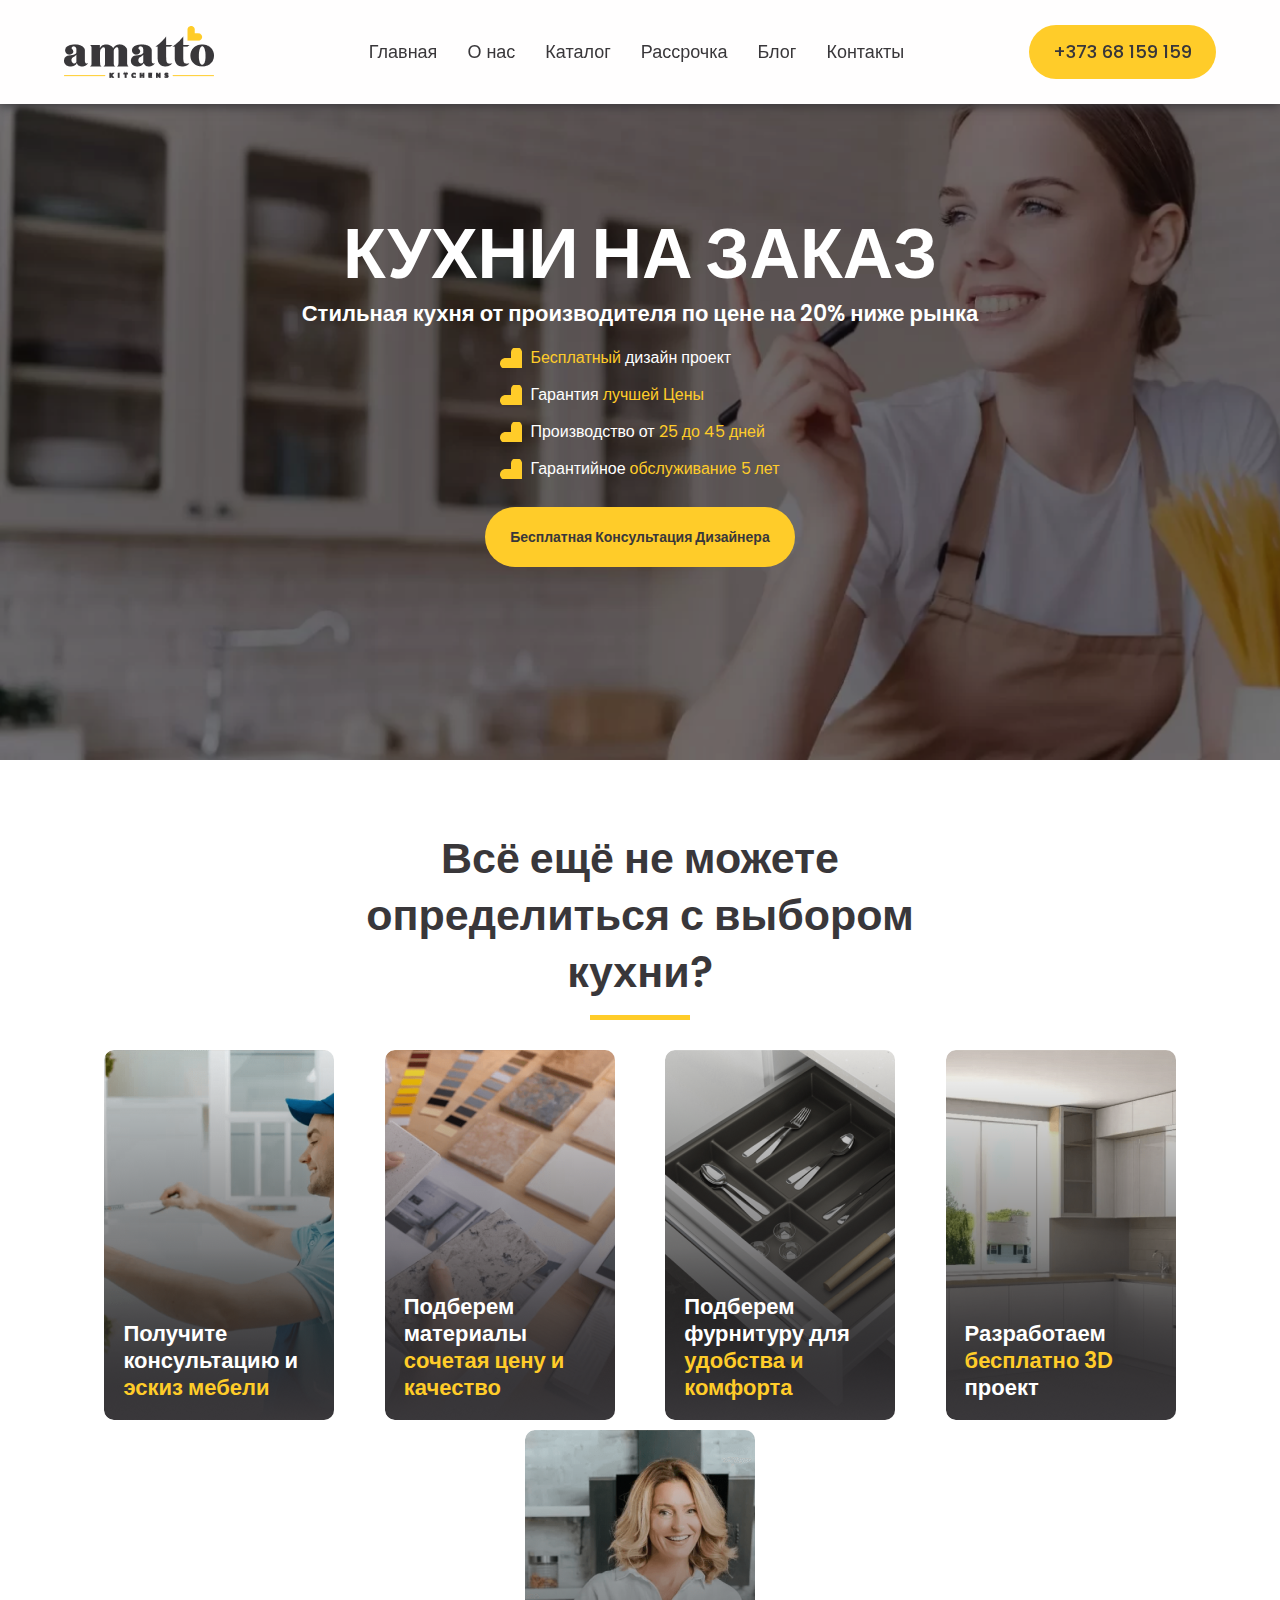
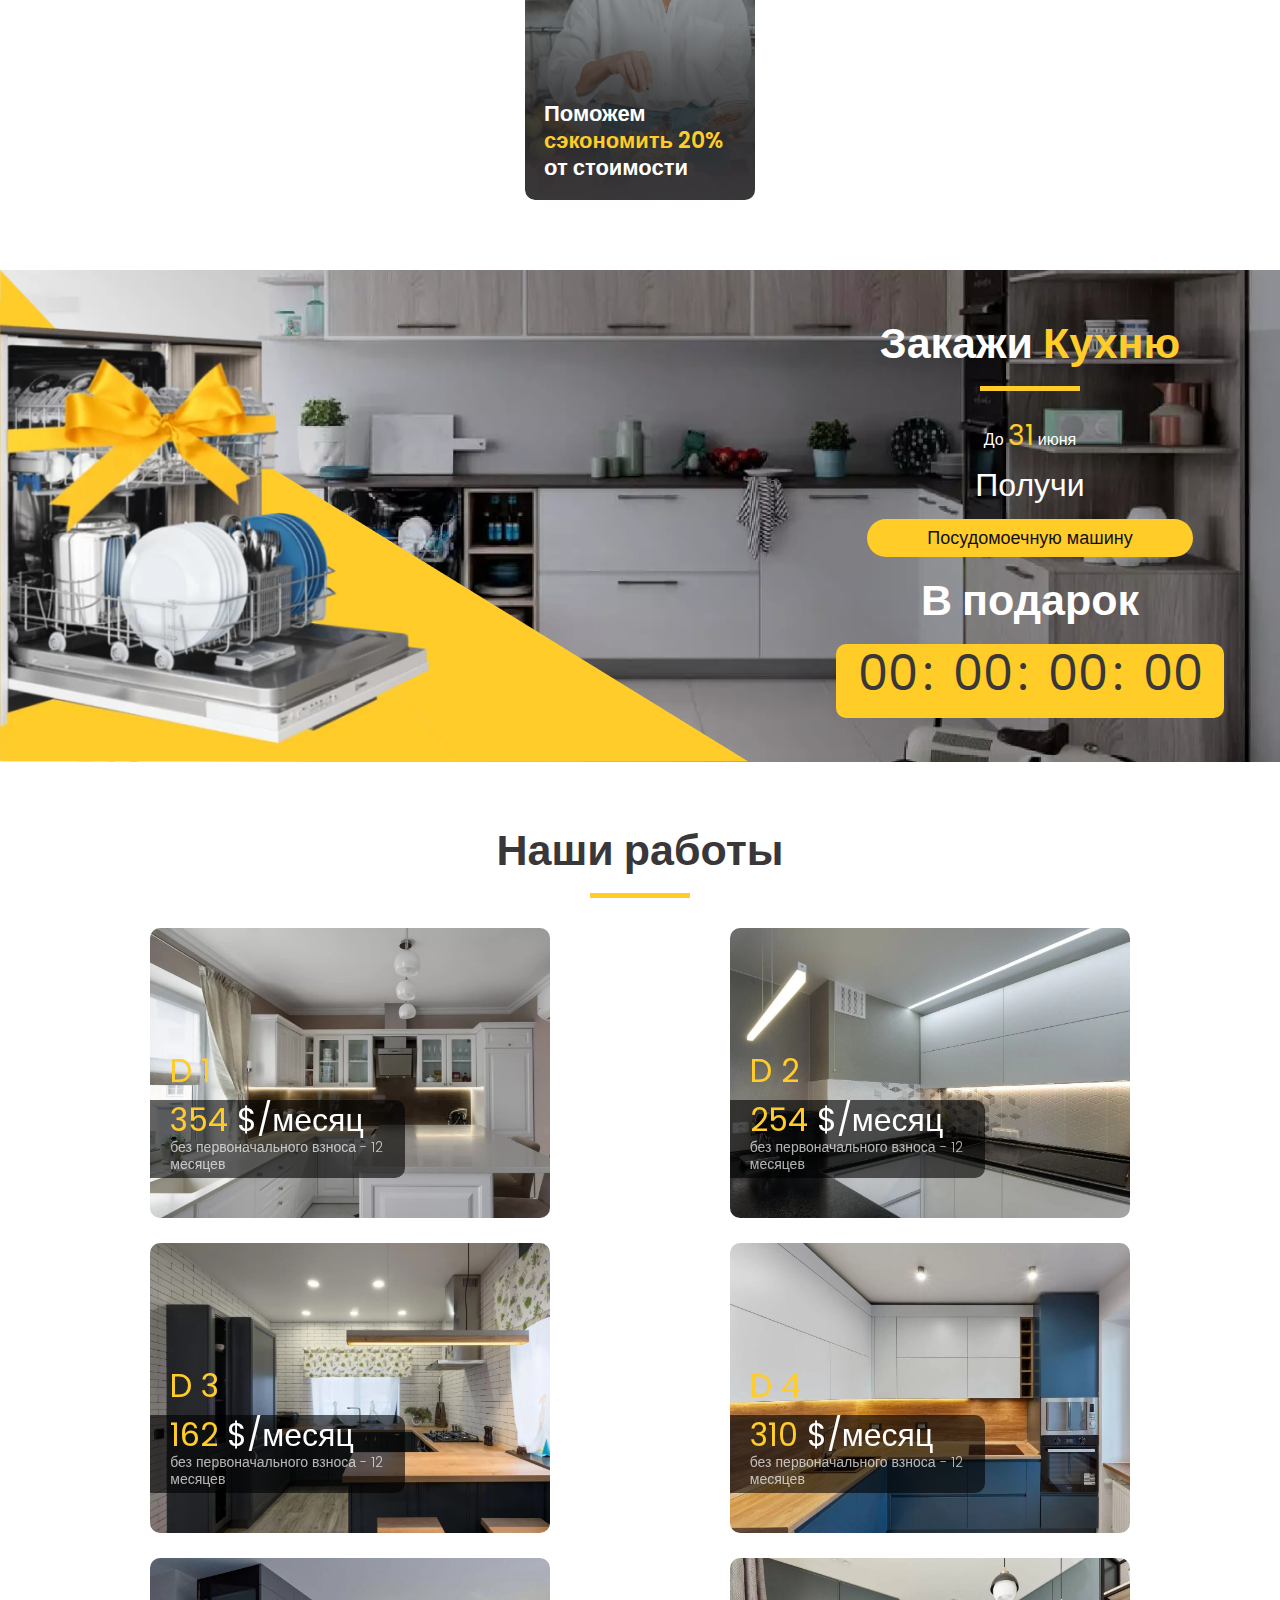
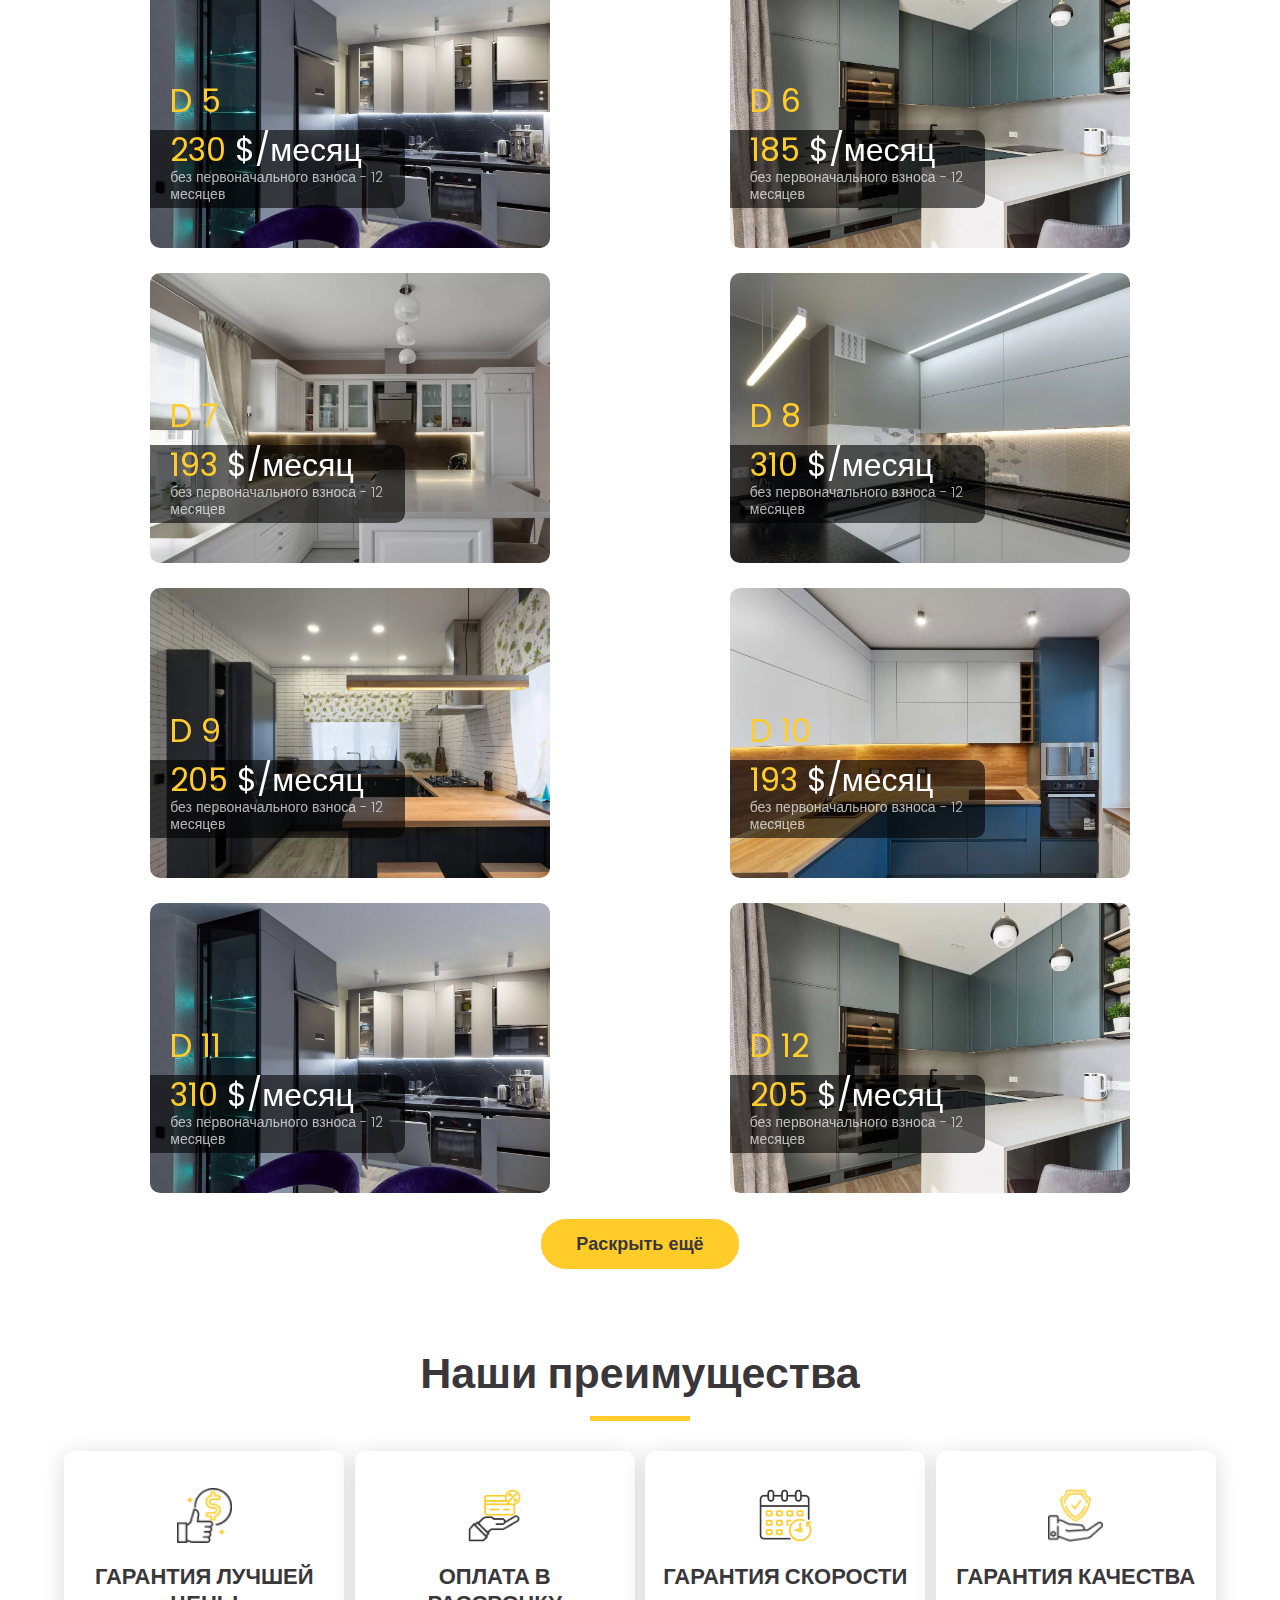
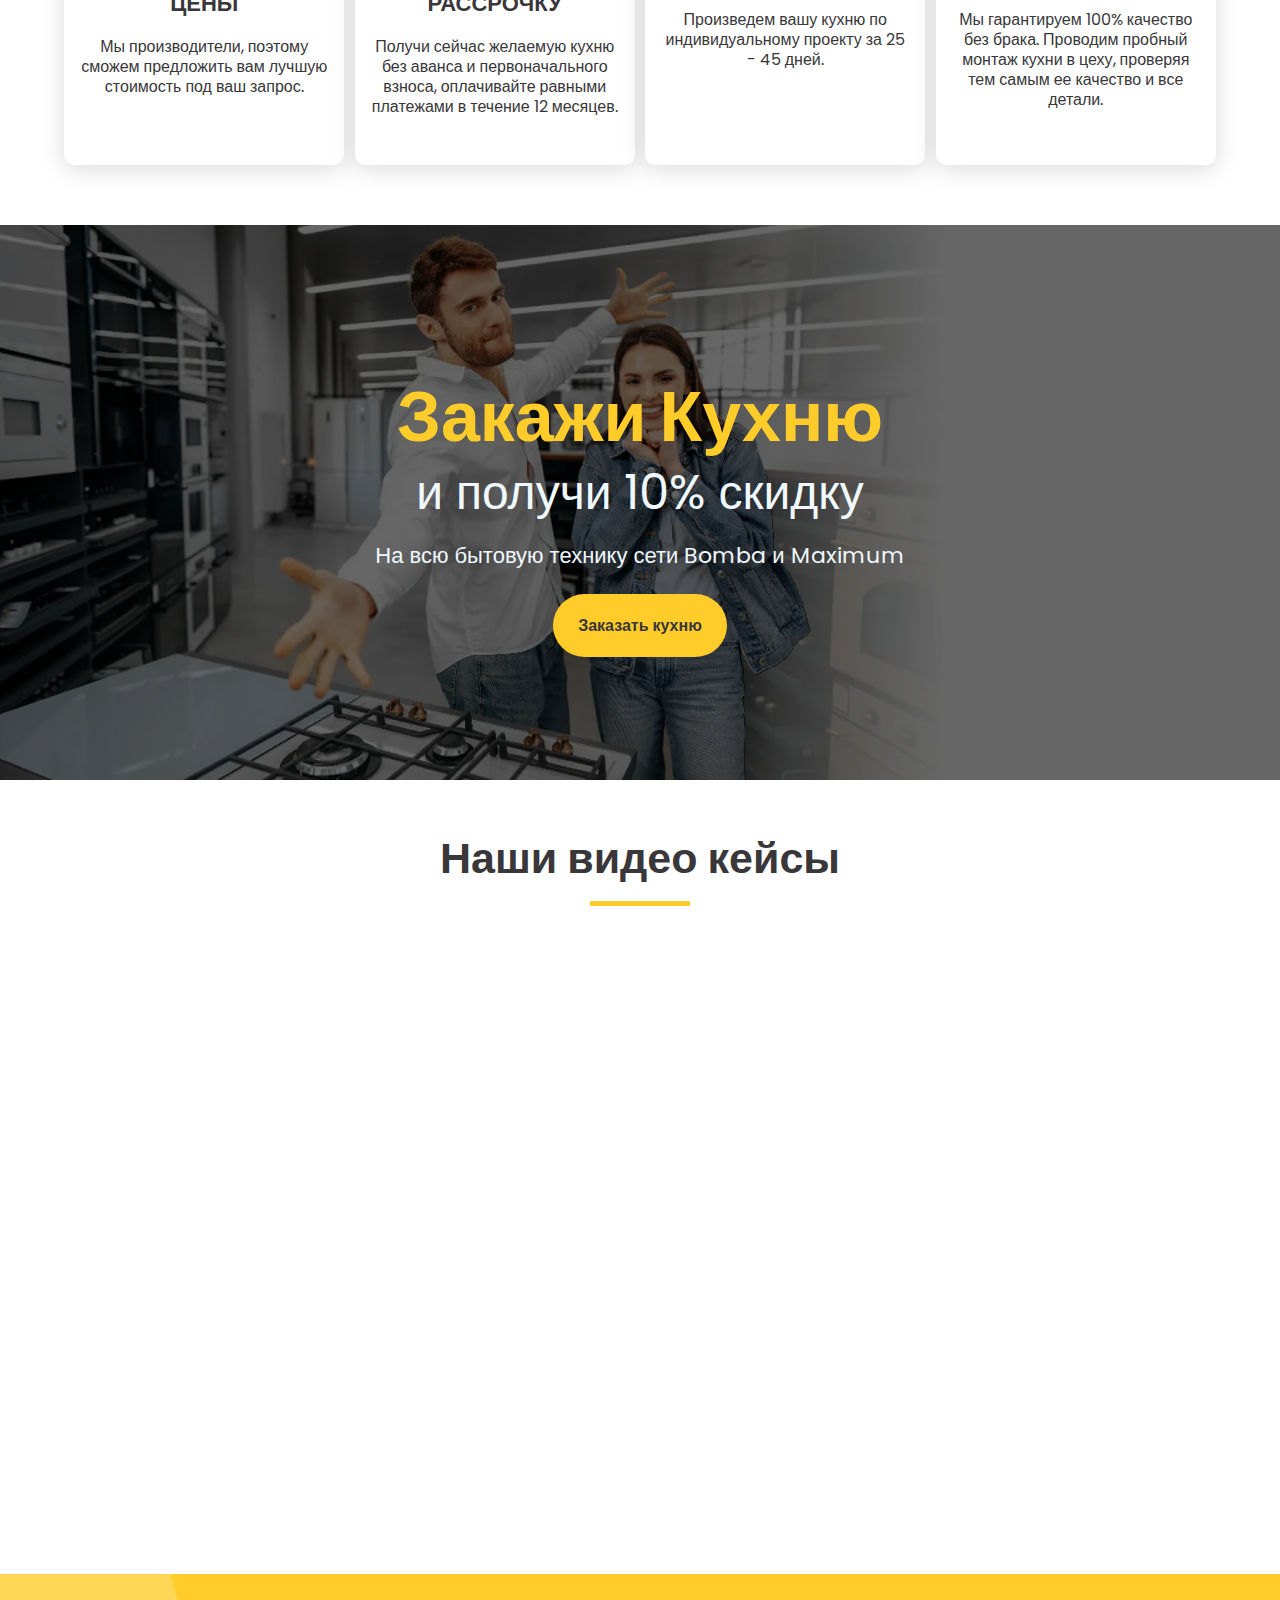
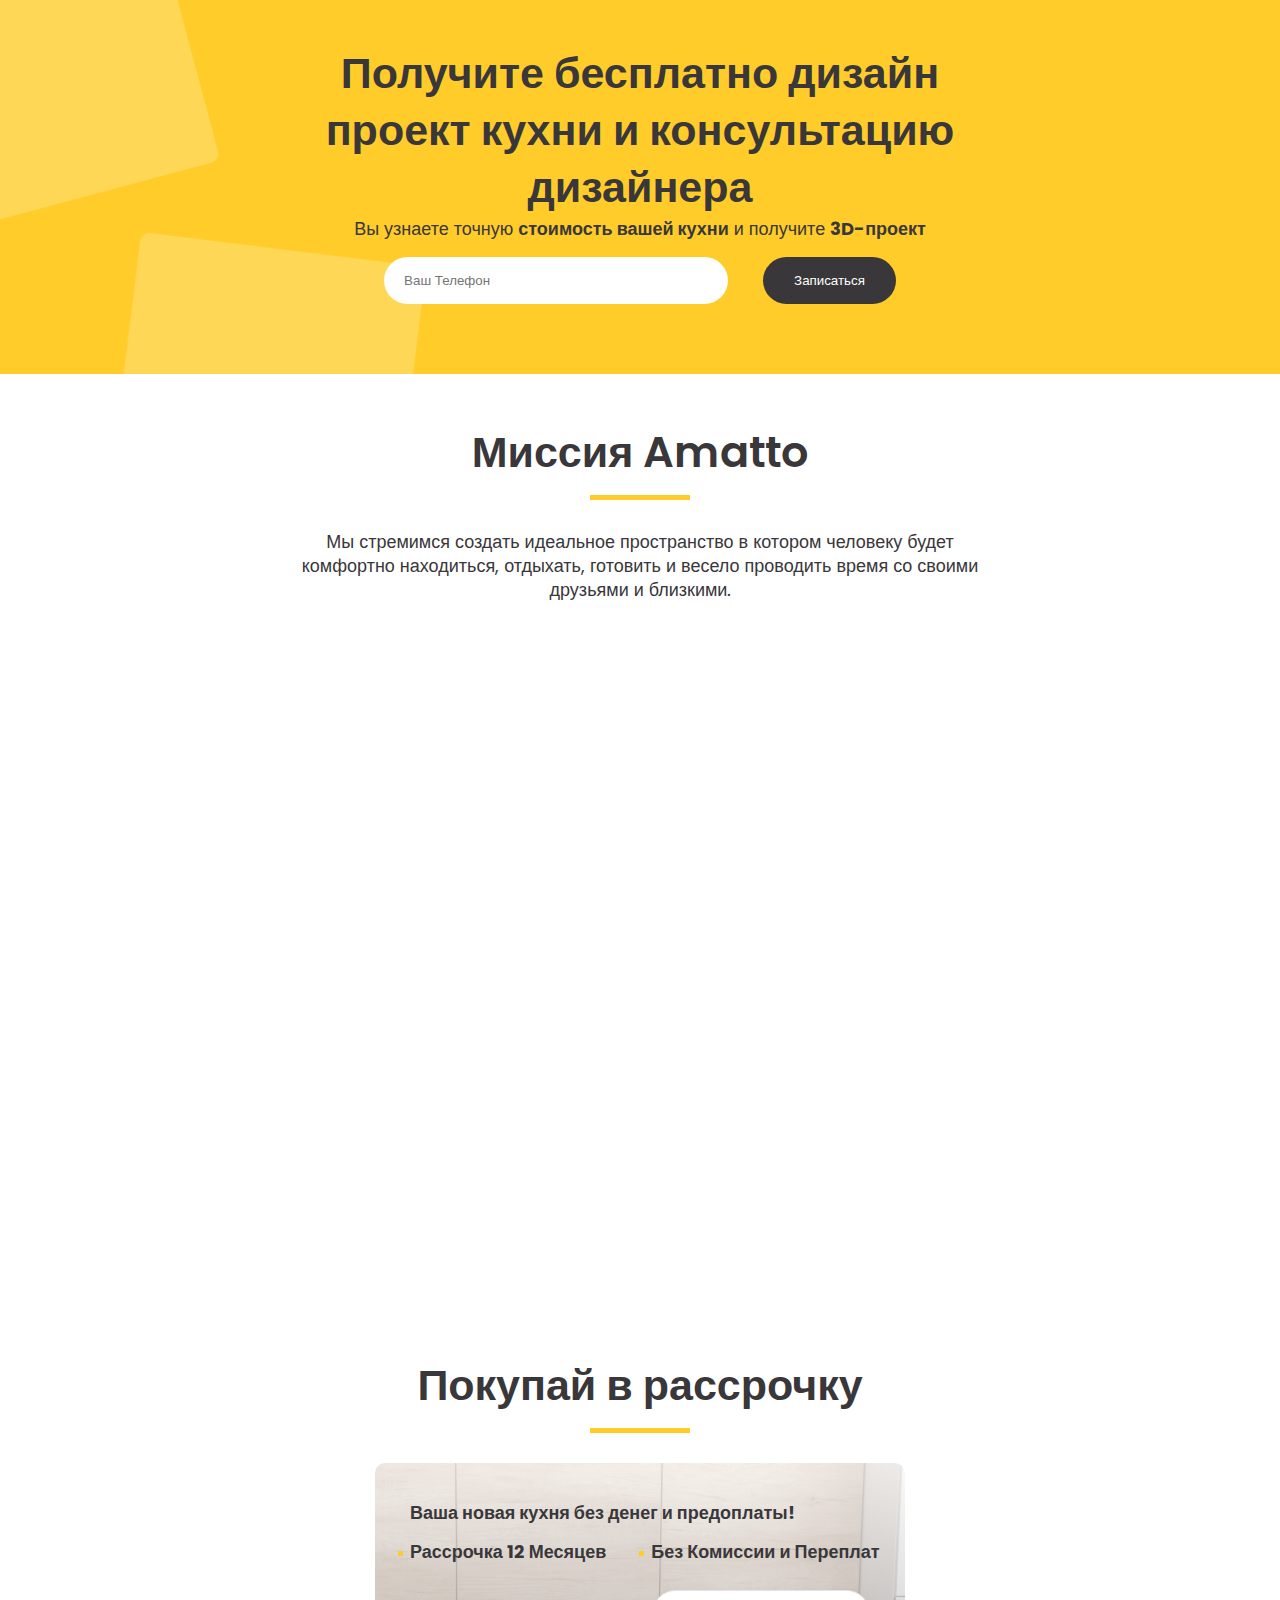
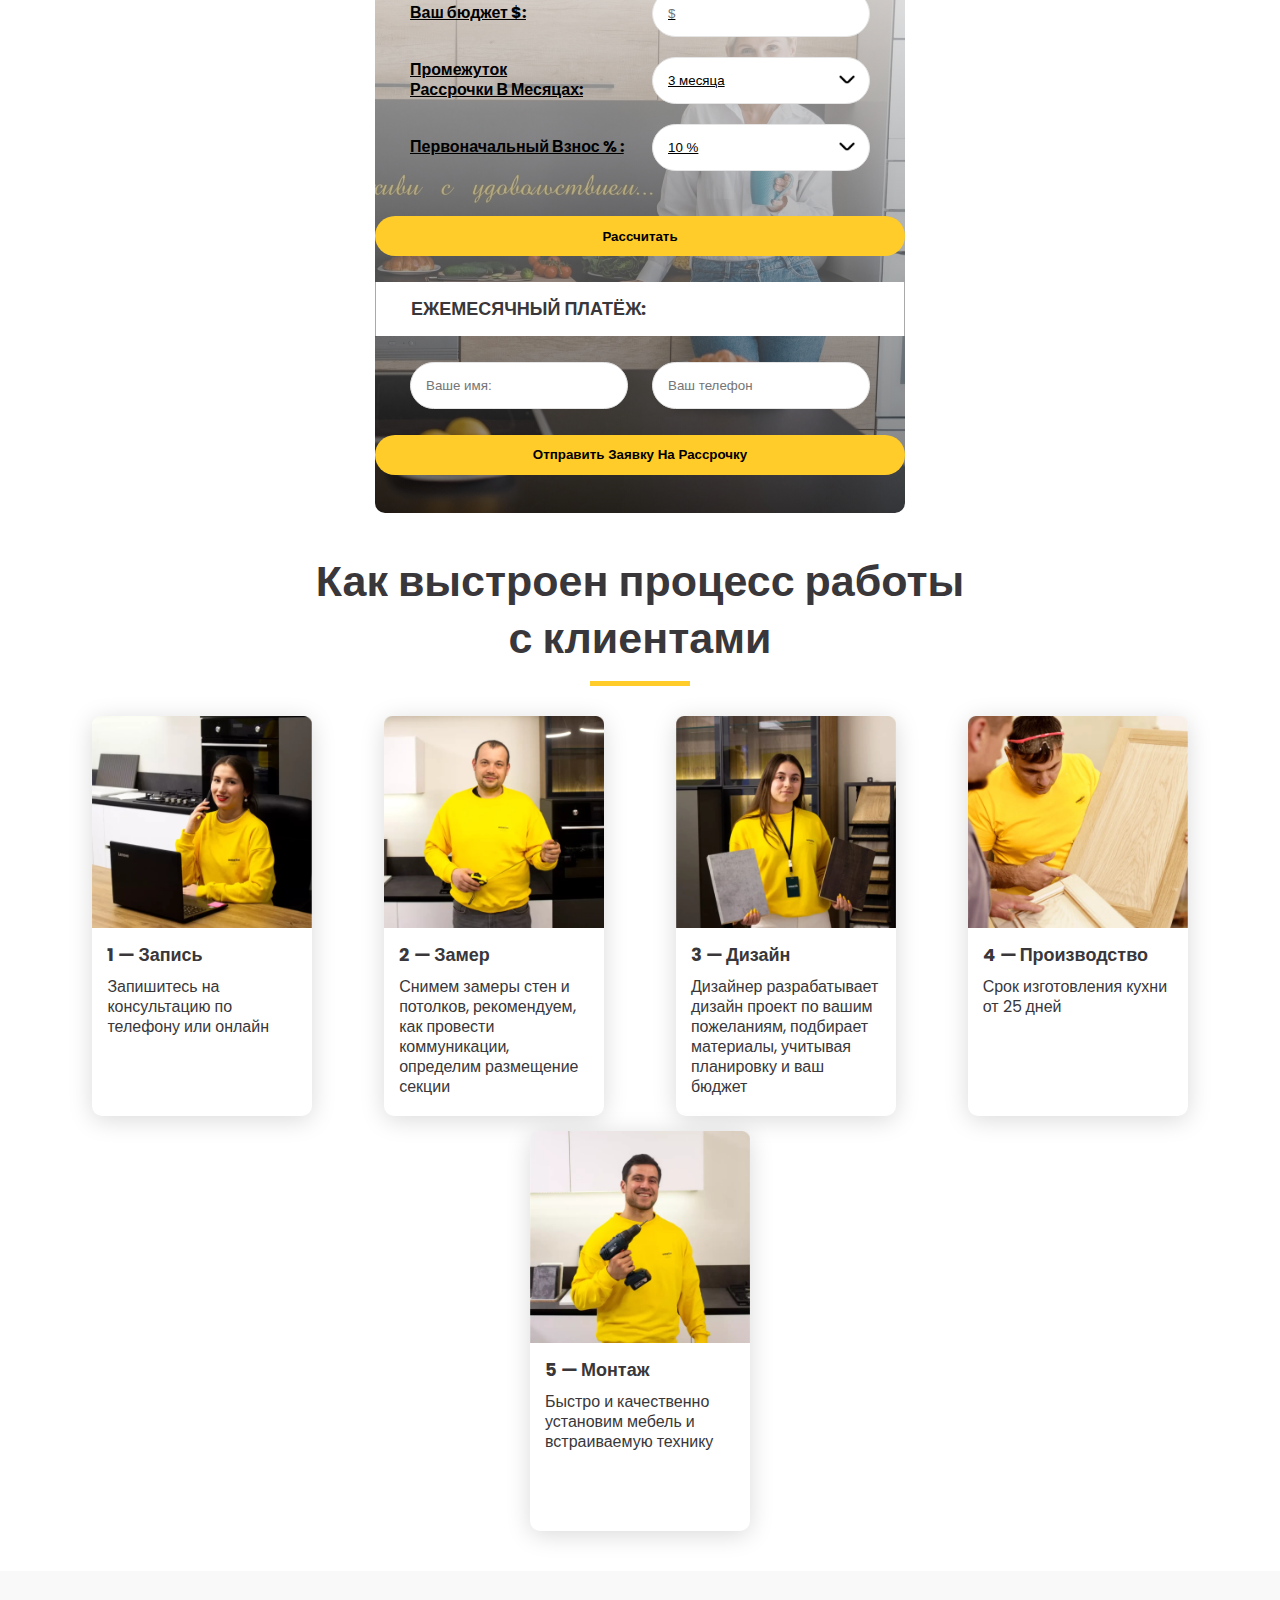
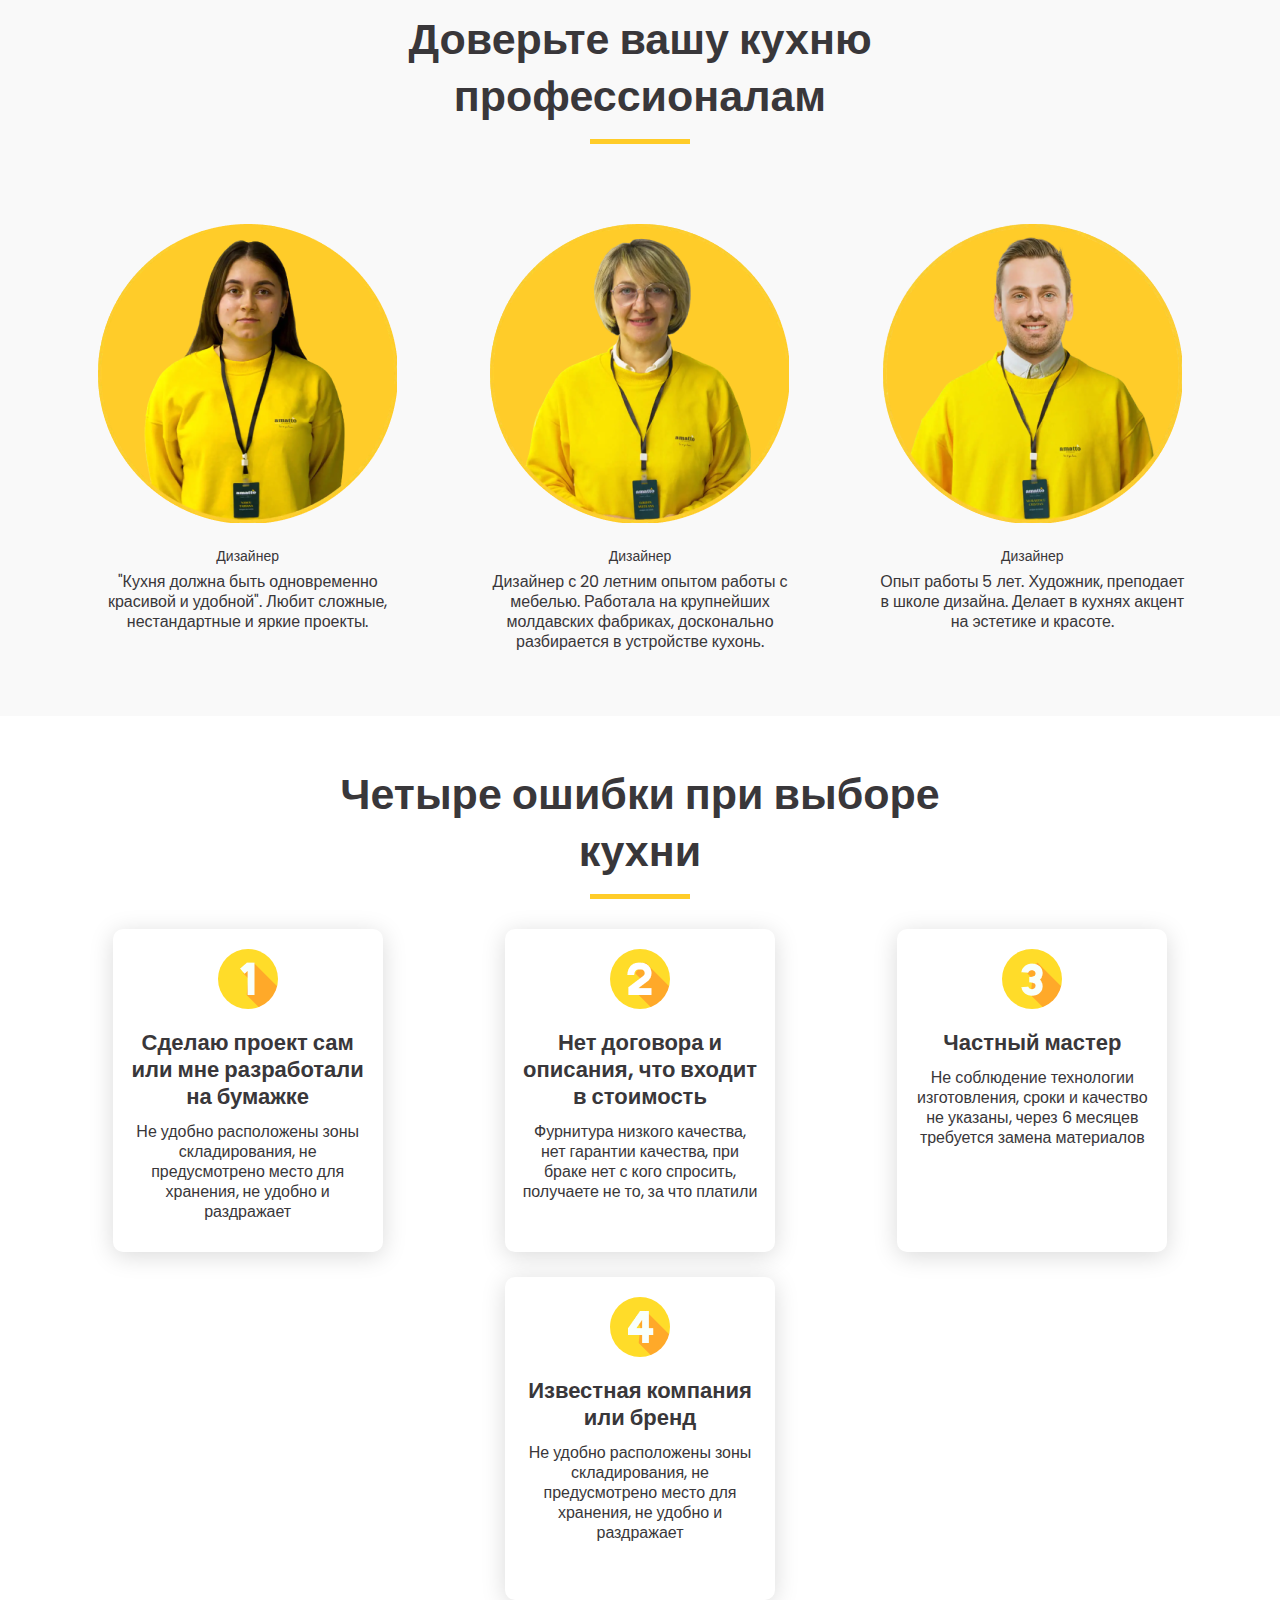
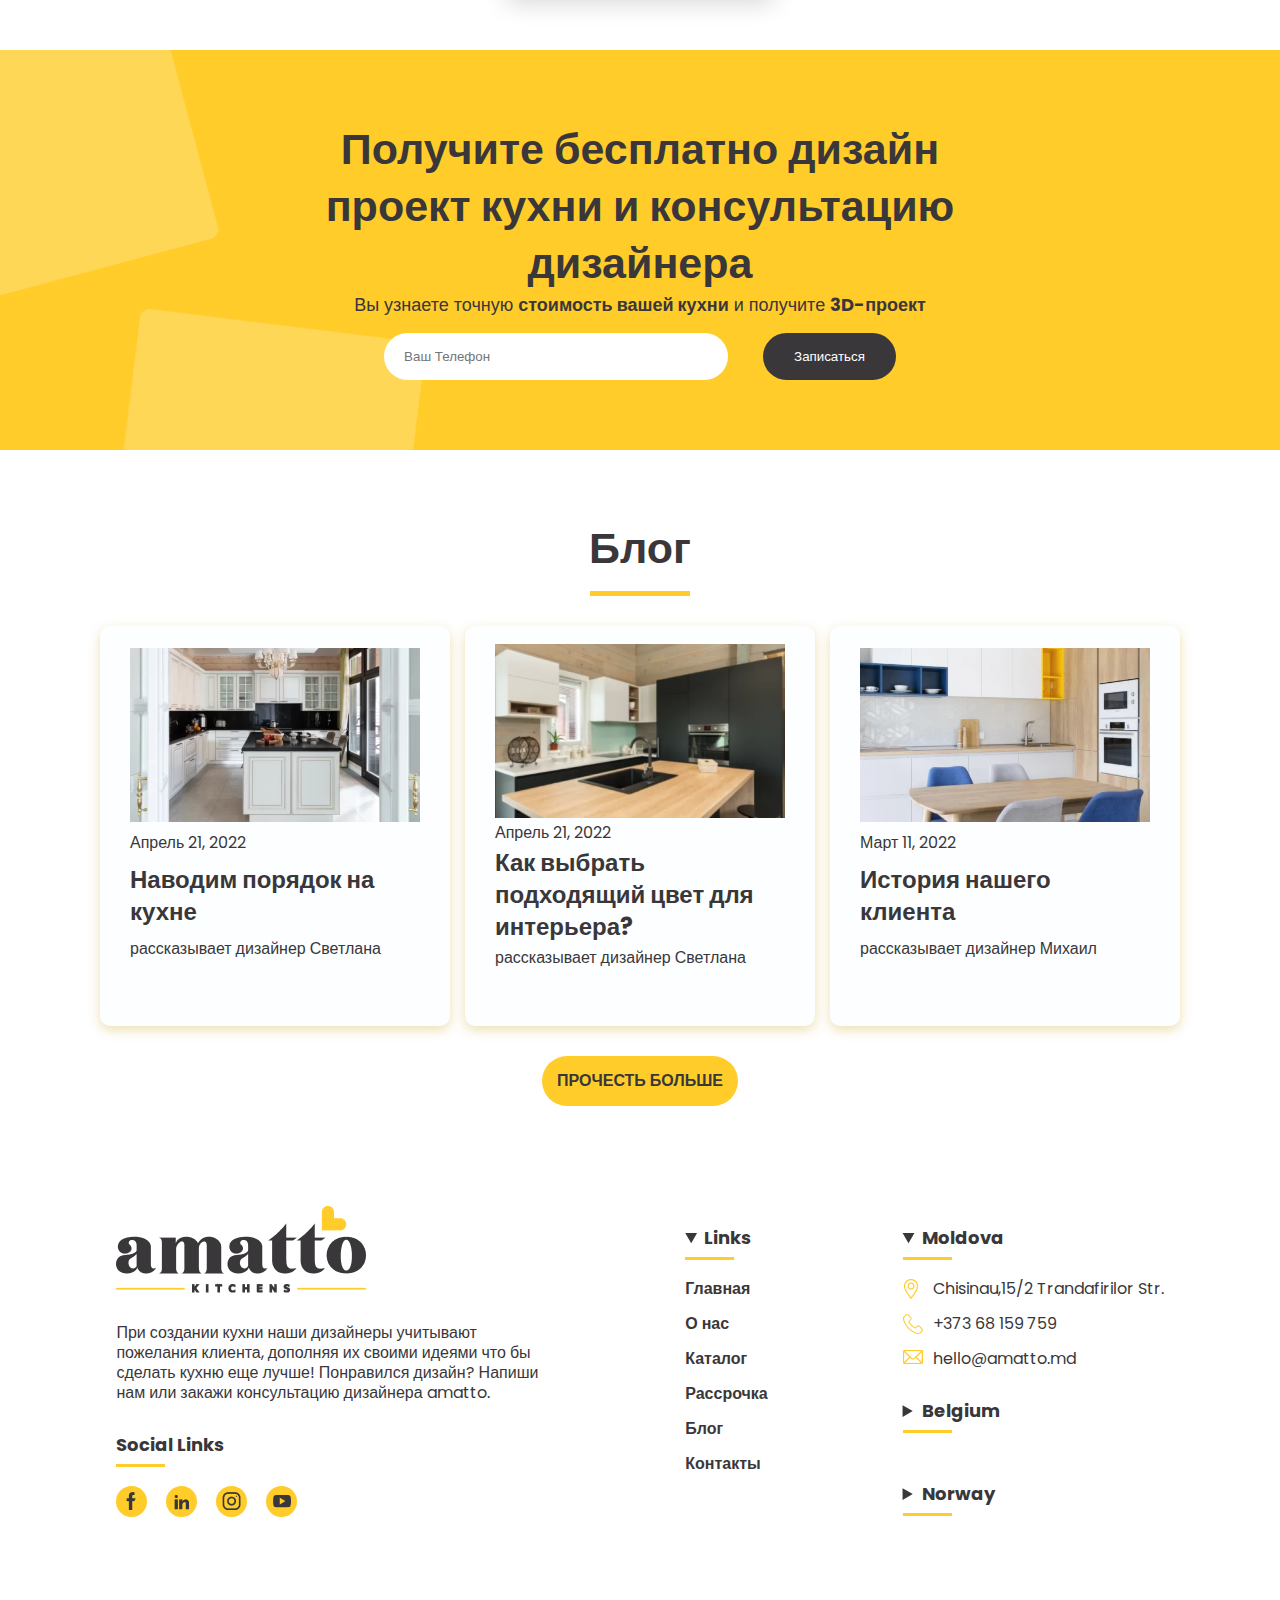
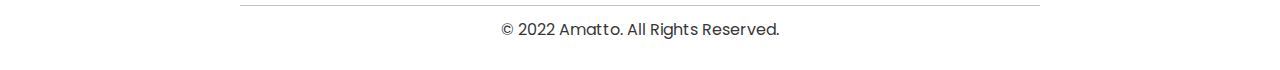
==== commit c8c8e218: "Add files via upload" ====
--- a/index.html
+++ b/index.html
@@ -57,7 +57,6 @@
             </div>
 
             <div class="pop_up" id="pop_up">
-                <div class="pop_up_container">
                     <div class="pop_up_body" id="pop_up_body">
                         <p>Оставьте свои данные и мы с вами свяжемся в скором времени:</p>
                         <form class="popForm" action="">
@@ -69,18 +68,17 @@
                         </form>
                         <div class="pop_up_close" id="pop_up_close">&#10006</div>
                     </div>
-                </div>
             </div>
 
             <div class="pop_upFin" id="pop_upFin">
-                <div class="pop_upFin_container">
+                
                     <div class="pop_upFin_body" >
                         <p>Спасибо, что доверились компании Amatto! </p>
                         <h2>&#9829</h2>   
                         <p>Менеджер свяжется с вами в течение 30 минут.</p> 
                         <div class="pop_upFin_close" id="pop_upFin_close">&#10006</div>
                     </div>
-                </div>
+        
             </div>
 
         </div>
@@ -116,7 +114,7 @@
                 <div class="_title">
                     <h3>Закажи <span>Кухню</span> </h3>
                 </div>
-                <p>До <span id="date"></span> мая</p>
+                <p>До <span id="date"></span> июня</p>
                 <h4>Получи</h4>
                 <h6>Посудомоечную машину</h6>
                 <h3>В подарок</h3>
@@ -798,7 +796,6 @@
     <script src="scripts/payment.js"></script>
     <script src="scripts/api.js"></script>
     <script src="scripts/validate.js"></script>
-    <script src="scripts/advice.js"></script>
     <script src="scripts/timer.js"></script>
 </body>
 </html>--- a/style/style.css
+++ b/style/style.css
@@ -59,6 +59,28 @@
 
 ._itemScale:hover {
     transform: scale(1.1);
+}
+._title {
+    max-width: 660px;
+    text-align: center;
+    margin: 0 auto;
+    margin-bottom: 30px;
+
+}
+._title:after {
+    display: block;
+    background-color: #FFCC29;
+    height: 5px;
+    content: "";
+    width: 100px;
+    margin: 0 auto;
+    margin-top: 14px;  
+}
+._items {
+    display: flex;
+    justify-content: space-around;
+    flex-wrap: wrap;
+    gap: 25px;
 }
 
 h1 {
@@ -462,7 +484,9 @@
     position: absolute;
     right: -15px;
   }
-
+#date {
+    font-size: 28px;
+}
 
 
 
@@ -657,9 +681,8 @@
     background: url("../img/banner_discont.png") top 0 left -25px no-repeat ;
     background-size: cover;
     height: 555px;
-  display: flex;
-  position: relative;
-    /* Рассмотреть другой вариант как расположить справа по центру (может как блок с часами??)   и как потом при адаптиве,может яркость картинки уменьшить************* */
+    display: flex;
+    position: relative;
 }
 
 .discont__info {
@@ -947,28 +970,7 @@
 }
 
 
-._title {
-    max-width: 660px;
-    text-align: center;
-    margin: 0 auto;
-    margin-bottom: 30px;
-
-}
-._title:after {
-    display: block;
-    background-color: #FFCC29;
-    height: 5px;
-    content: "";
-    width: 100px;
-    margin: 0 auto;
-    margin-top: 14px;  
-}
-._items {
-    display: flex;
-    justify-content: space-around;
-    flex-wrap: wrap;
-    gap: 25px;
-}
+
 /******************************/
 
 .mistake__item {
@@ -1083,7 +1085,7 @@
 
 .btn-animated {
     animation: moveInBottom 5s ease-out;
-    animation-fill-mode: backwards;
+    animation-fill-mode: forwards;
 }
 
 @keyframes moveInBottom {
--- a/style/media.css
+++ b/style/media.css
@@ -276,11 +276,14 @@
     }
     .advice__note {
         flex-direction: column;
-        gap: 20px;
+        gap: 30px;
     }
     .mistake__item {
-            width: 300px;
-            height: 300px;
+        width: 300px;
+        height: 300px;
+    }
+    #valid {
+        bottom: 50px;
     }
 
     .footer__nav {
@@ -310,8 +313,6 @@
         height: 60px;
     }
 
-    
-
 }
 
 
@@ -357,7 +358,17 @@
     .pop_upFin_body h2 {
         font-size: 45px;
     }
-    
+    .timer__items {
+        font-size: 35px;
+    }
+    .pop_up_body {
+        width: 400px;
+    }
+    #popTelValid,
+    #popNameValid {
+        left: 40px;
+    }
+   
 }
 
 @media (max-width:370px) {
@@ -391,5 +402,29 @@
     width: 300px;
     height: 400px;
 }
-
-}
+.pop_up_body {
+    width: 300px;
+}
+
+#popNameValid {
+    left: 30px;
+}
+.pop_up_body input {
+    width: 270px;
+}
+#popTelValid {
+    left: 0px;
+    bottom: 70px;
+    line-height: 20px;
+}
+.pop_up_body button {
+    width: 270px;
+}
+.advice {
+    height: 450px;
+}
+#valid {
+    bottom: 48px;
+    left: 0;
+}
+}
